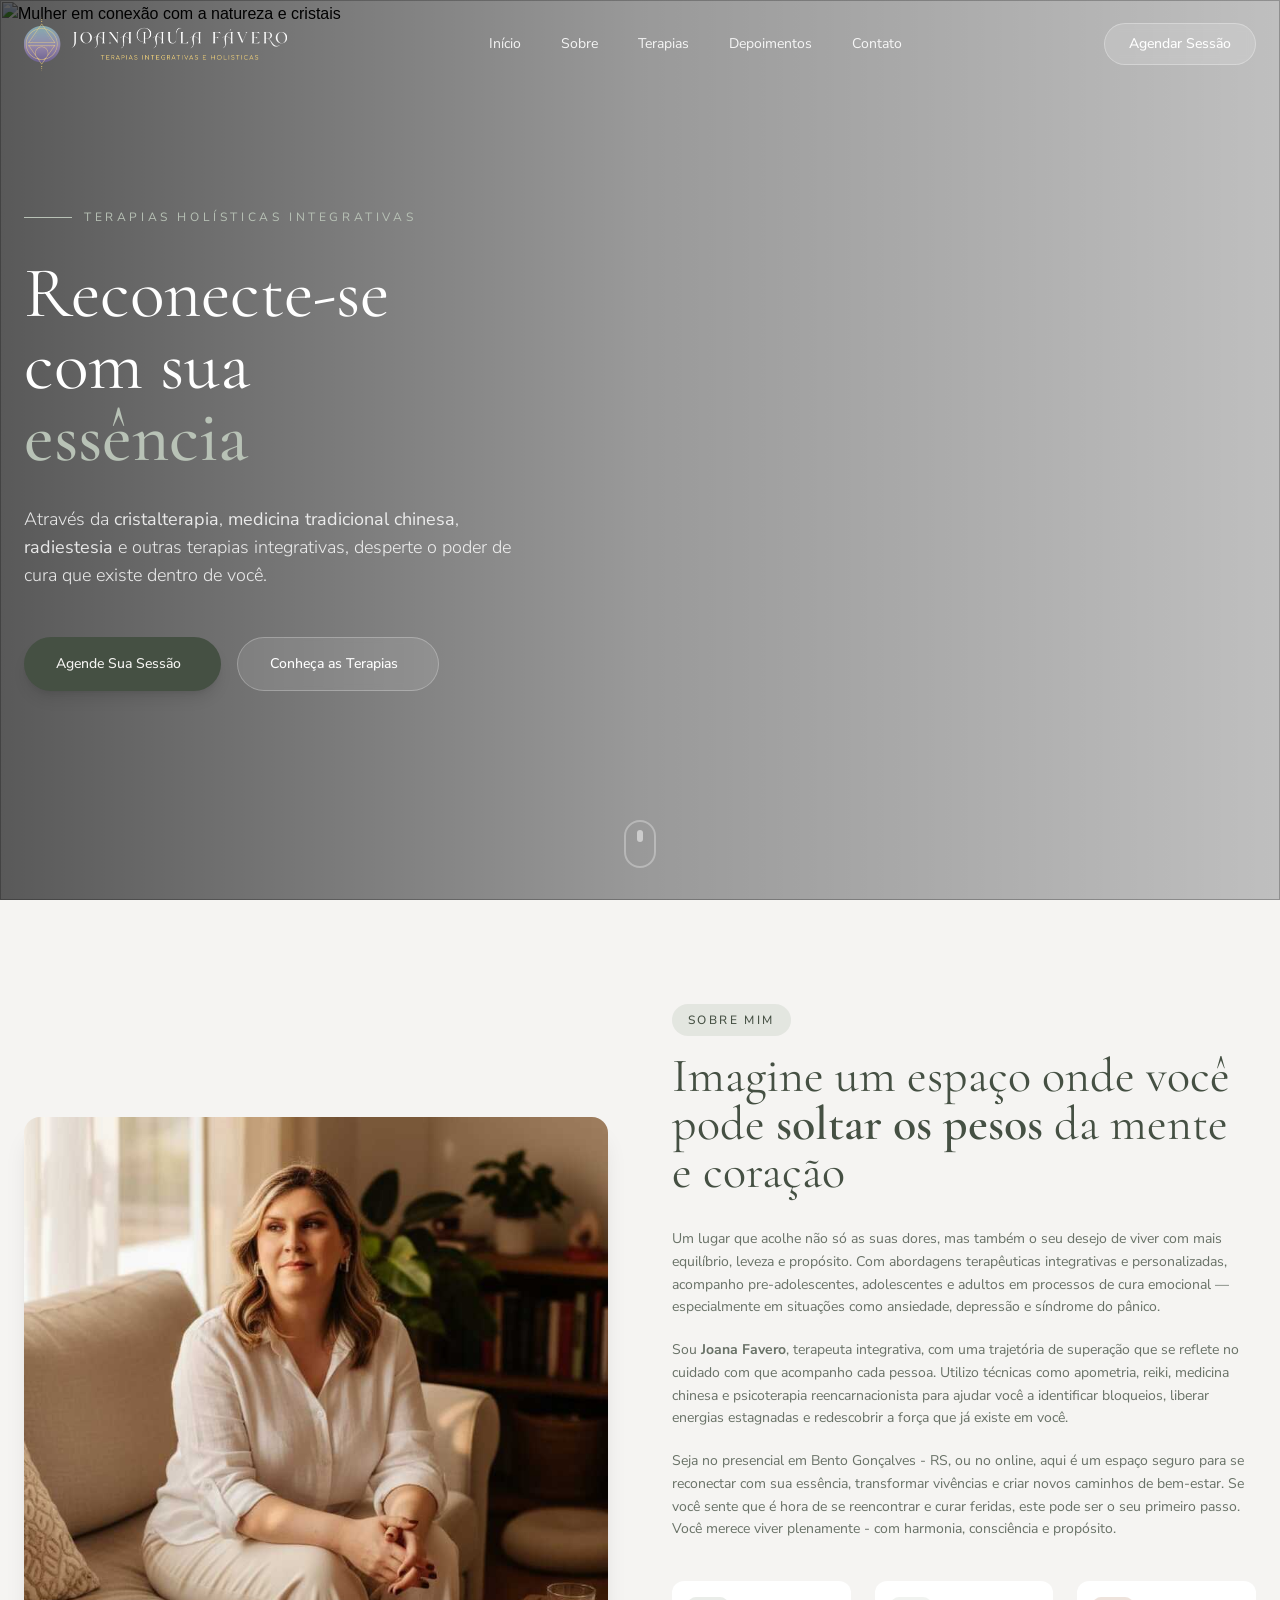
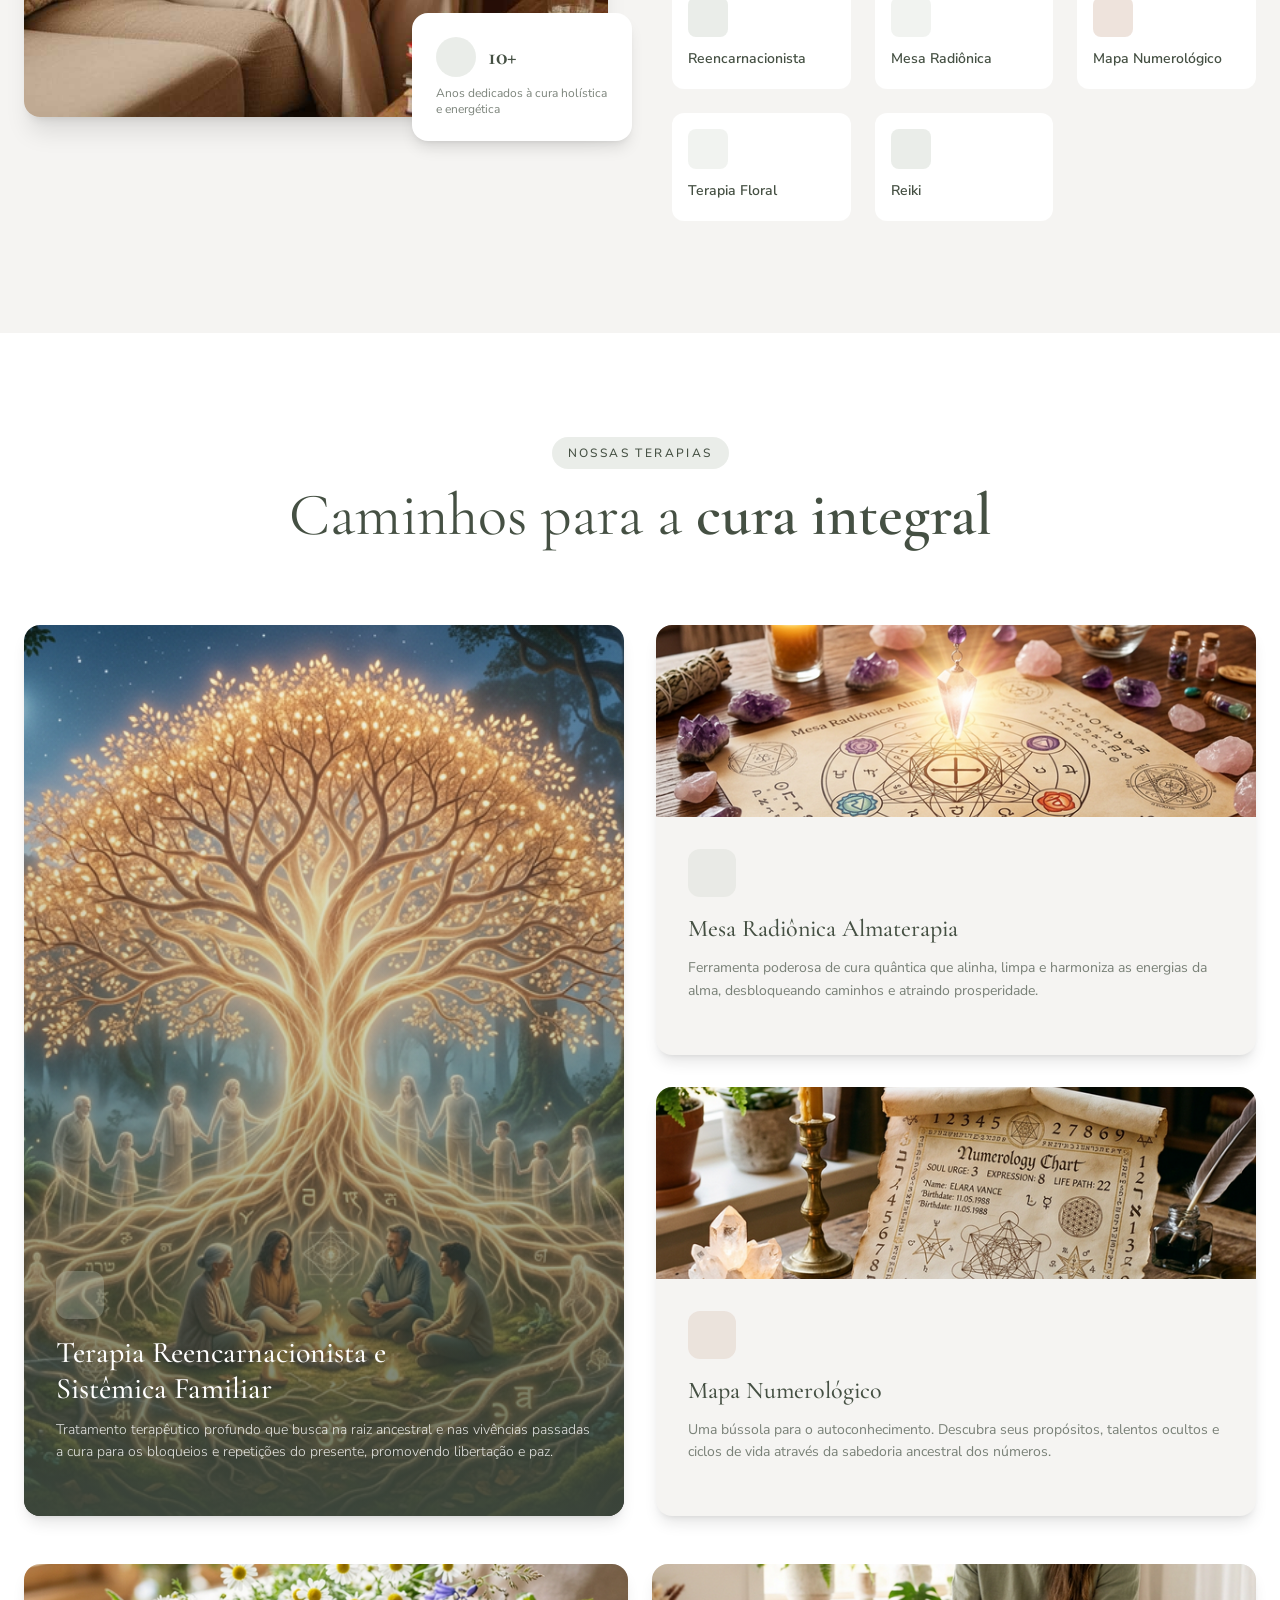
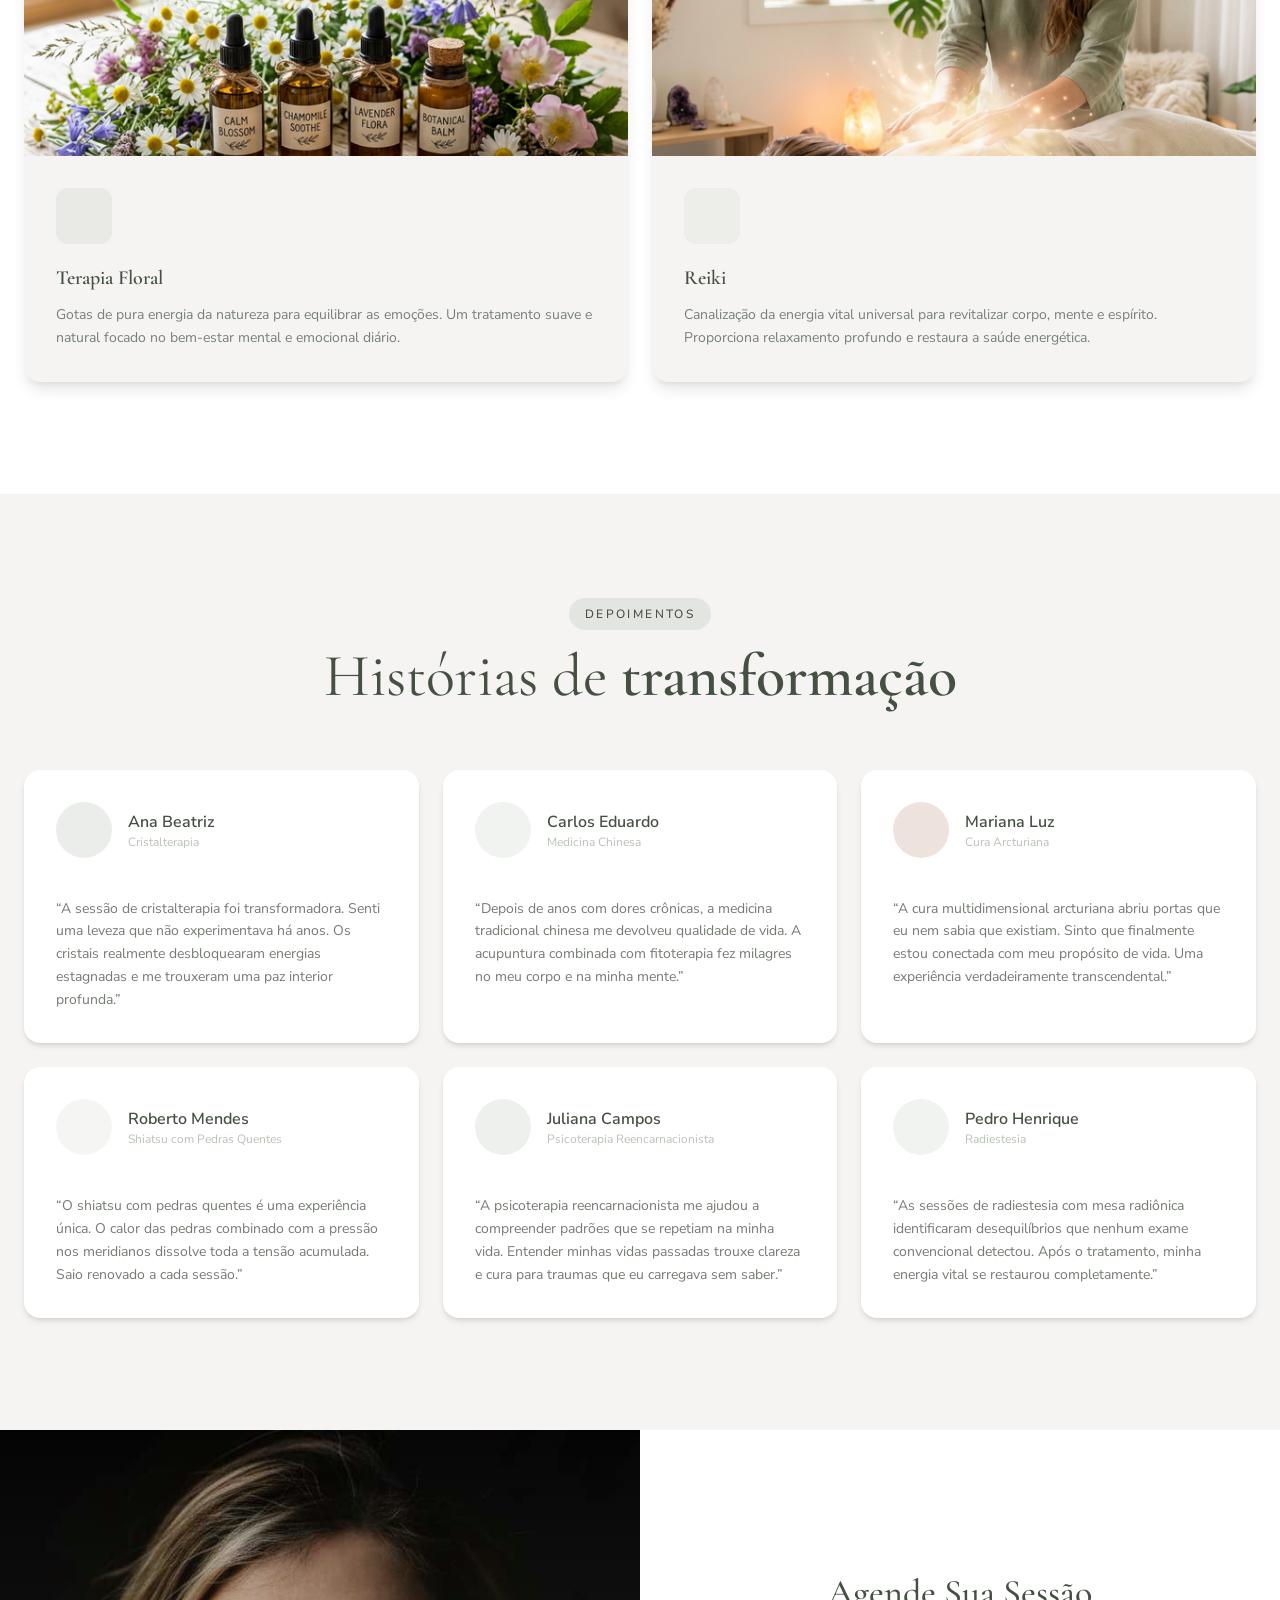
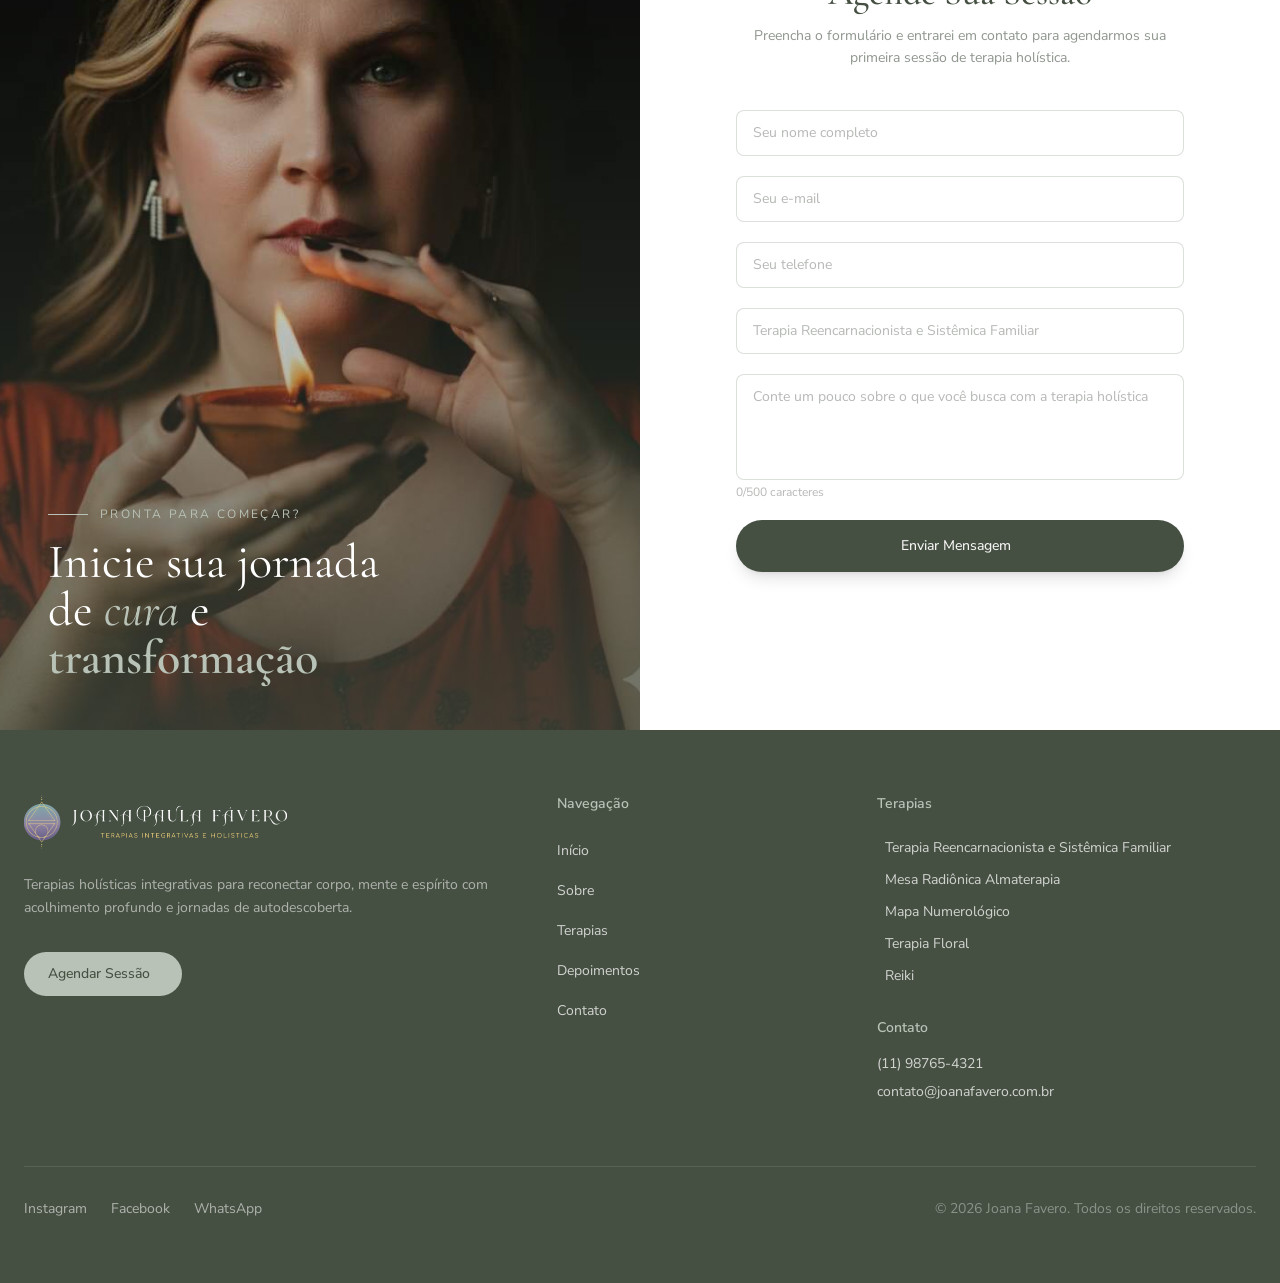
==== index.html @ 0cebe52c "Primeiro commit: site inicial" ====
<html lang="pt-BR">
  <head>
    <meta charset="UTF-8" />

    <meta name="viewport" content="width=device-width, initial-scale=1.0" />
    <title>
      Joana Favero - Terapias Holísticas - Cristalterapia, Medicina Chinesa,
      Radiestesia e Cura Energética
    </title>
    <meta
      name="description"
      content="Joana Favero oferece terapias holísticas integrativas: cristalterapia, psicoterapia reencarnacionista, medicina tradicional chinesa, shiatsu com pedras quentes, radiestesia, mesas radiônicas e cura multidimensional arcturiana. Reconecte-se com sua essência e encontre equilíbrio através da natureza e da energia."
    />
    <meta
      name="keywords"
      content="Joana Favero, cristalterapia, medicina tradicional chinesa, radiestesia, mesas radiônicas, cura multidimensional arcturiana, shiatsu pedras quentes, psicoterapia reencarnacionista"
    />
    <meta name="last-modified" content="2025-01-01" />

    <!-- Open Graph -->
    <meta
      property="og:title"
      content="Joana Favero - Terapias Holísticas - Cristalterapia, Medicina Chinesa, Radiestesia e Cura Energética"
    />
    <meta
      property="og:description"
      content="Reconecte-se com sua essência através de terapias holísticas integrativas. Cristalterapia, medicina chinesa, radiestesia e cura multidimensional arcturiana."
    />
    <meta property="og:type" content="website" />

    <!-- Remix Icon -->
    <link
      href="https://cdn.jsdelivr.net/npm/remixicon@4.0.0/fonts/remixicon.css"
      rel="stylesheet"
    />

    <!-- Google Fonts -->
    <link rel="preconnect" href="https://fonts.googleapis.com" />
    <link rel="preconnect" href="https://fonts.gstatic.com" crossorigin="" />
    <link
      href="https://fonts.googleapis.com/css2?family=Cormorant+Garamond:ital,wght@0,300;0,400;0,500;0,600;0,700;1,300;1,400&amp;family=Nunito+Sans:wght@300;400;500;600;700&amp;display=swap"
      rel="stylesheet"
    />
    <meta
      name="readdy-project-version"
      content="1050ec8964bfd83d358ac2d9b62e9e3e:c15d9cac4b4088cf686f14bdd694ed85:59e27a327752d43c81beec3b6e49e0bc1c35cfa2e1822d729194cab2aadc3d8ed21dc027156226813c9c84111dcbc75329f425cc9e2ba52b9f9feb1de60cea07"
    />
    <link rel="stylesheet" crossorigin="" href="assets/style.css?v=2" />
    <style>
      .container {
        width: 100%;
      }
      @media (min-width: 640px) {
        .container {
          max-width: 640px;
        }
      }
      @media (min-width: 768px) {
        .container {
          max-width: 768px;
        }
      }
      @media (min-width: 1024px) {
        .container {
          max-width: 1024px;
        }
      }
      @media (min-width: 1280px) {
        .container {
          max-width: 1280px;
        }
      }
      @media (min-width: 1536px) {
        .container {
          max-width: 1536px;
        }
      }
      .vapi-widget-wrapper .sr-only {
        position: absolute;
        width: 1px;
        height: 1px;
        padding: 0;
        margin: -1px;
        overflow: hidden;
        clip: rect(0, 0, 0, 0);
        white-space: nowrap;
        border-width: 0;
      }
      .vapi-widget-wrapper .static {
        position: static;
      }
      .vapi-widget-wrapper .fixed {
        position: fixed;
      }
      .vapi-widget-wrapper .absolute {
        position: absolute;
      }
      .vapi-widget-wrapper .relative {
        position: relative;
      }
      .vapi-widget-wrapper .sticky {
        position: sticky;
      }
      .vapi-widget-wrapper .inset-0 {
        inset: 0;
      }
      .vapi-widget-wrapper .bottom-6 {
        bottom: 1.5rem;
      }
      .vapi-widget-wrapper .left-0 {
        left: 0;
      }
      .vapi-widget-wrapper .left-1\/2 {
        left: 50%;
      }
      .vapi-widget-wrapper .left-6 {
        left: 1.5rem;
      }
      .vapi-widget-wrapper .right-6 {
        right: 1.5rem;
      }
      .vapi-widget-wrapper .top-0 {
        top: 0;
      }
      .vapi-widget-wrapper .top-6 {
        top: 1.5rem;
      }
      .vapi-widget-wrapper .top-8 {
        top: 2rem;
      }
      .vapi-widget-wrapper .top-full {
        top: 100%;
      }
      .vapi-widget-wrapper .z-10 {
        z-index: 10;
      }
      .vapi-widget-wrapper .z-40 {
        z-index: 40;
      }
      .vapi-widget-wrapper .z-50 {
        z-index: 50;
      }
      .vapi-widget-wrapper .mx-auto {
        margin-left: auto;
        margin-right: auto;
      }
      .vapi-widget-wrapper .my-3 {
        margin-top: 0.75rem;
        margin-bottom: 0.75rem;
      }
      .vapi-widget-wrapper .mb-0\.5 {
        margin-bottom: 0.125rem;
      }
      .vapi-widget-wrapper .mb-1 {
        margin-bottom: 0.25rem;
      }
      .vapi-widget-wrapper .mb-2 {
        margin-bottom: 0.5rem;
      }
      .vapi-widget-wrapper .mb-3 {
        margin-bottom: 0.75rem;
      }
      .vapi-widget-wrapper .mb-4 {
        margin-bottom: 1rem;
      }
      .vapi-widget-wrapper .mb-6 {
        margin-bottom: 1.5rem;
      }
      .vapi-widget-wrapper .mb-8 {
        margin-bottom: 2rem;
      }
      .vapi-widget-wrapper .ml-0\.5 {
        margin-left: 0.125rem;
      }
      .vapi-widget-wrapper .ml-1 {
        margin-left: 0.25rem;
      }
      .vapi-widget-wrapper .ml-2 {
        margin-left: 0.5rem;
      }
      .vapi-widget-wrapper .mt-1 {
        margin-top: 0.25rem;
      }
      .vapi-widget-wrapper .mt-2 {
        margin-top: 0.5rem;
      }
      .vapi-widget-wrapper .mt-6 {
        margin-top: 1.5rem;
      }
      .vapi-widget-wrapper .block {
        display: block;
      }
      .vapi-widget-wrapper .inline-block {
        display: inline-block;
      }
      .vapi-widget-wrapper .inline {
        display: inline;
      }
      .vapi-widget-wrapper .flex {
        display: flex;
      }
      .vapi-widget-wrapper .inline-flex {
        display: inline-flex;
      }
      .vapi-widget-wrapper .grid {
        display: grid;
      }
      .vapi-widget-wrapper .hidden {
        display: none;
      }
      .vapi-widget-wrapper .h-1\.5 {
        height: 0.375rem;
      }
      .vapi-widget-wrapper .h-10 {
        height: 2.5rem;
      }
      .vapi-widget-wrapper .h-12 {
        height: 3rem;
      }
      .vapi-widget-wrapper .h-14 {
        height: 3.5rem;
      }
      .vapi-widget-wrapper .h-16 {
        height: 4rem;
      }
      .vapi-widget-wrapper .h-20 {
        height: 5rem;
      }
      .vapi-widget-wrapper .h-3 {
        height: 0.75rem;
      }
      .vapi-widget-wrapper .h-4 {
        height: 1rem;
      }
      .vapi-widget-wrapper .h-5 {
        height: 1.25rem;
      }
      .vapi-widget-wrapper .h-6 {
        height: 1.5rem;
      }
      .vapi-widget-wrapper .h-8 {
        height: 2rem;
      }
      .vapi-widget-wrapper .h-80 {
        height: 20rem;
      }
      .vapi-widget-wrapper .h-9 {
        height: 2.25rem;
      }
      .vapi-widget-wrapper .h-\[24rem\] {
        height: 24rem;
      }
      .vapi-widget-wrapper .h-\[32rem\] {
        height: 32rem;
      }
      .vapi-widget-wrapper .h-\[36rem\] {
        height: 36rem;
      }
      .vapi-widget-wrapper .h-\[40rem\] {
        height: 40rem;
      }
      .vapi-widget-wrapper .h-\[44rem\] {
        height: 44rem;
      }
      .vapi-widget-wrapper .max-h-\[calc\(100vh-4rem\)\] {
        max-height: calc(100vh - 4rem);
      }
      .vapi-widget-wrapper .min-h-screen {
        min-height: 100vh;
      }
      .vapi-widget-wrapper .w-0\.5 {
        width: 0.125rem;
      }
      .vapi-widget-wrapper .w-1\.5 {
        width: 0.375rem;
      }
      .vapi-widget-wrapper .w-10 {
        width: 2.5rem;
      }
      .vapi-widget-wrapper .w-11 {
        width: 2.75rem;
      }
      .vapi-widget-wrapper .w-12 {
        width: 3rem;
      }
      .vapi-widget-wrapper .w-16 {
        width: 4rem;
      }
      .vapi-widget-wrapper .w-20 {
        width: 5rem;
      }
      .vapi-widget-wrapper .w-3 {
        width: 0.75rem;
      }
      .vapi-widget-wrapper .w-4 {
        width: 1rem;
      }
      .vapi-widget-wrapper .w-5 {
        width: 1.25rem;
      }
      .vapi-widget-wrapper .w-6 {
        width: 1.5rem;
      }
      .vapi-widget-wrapper .w-72 {
        width: 18rem;
      }
      .vapi-widget-wrapper .w-8 {
        width: 2rem;
      }
      .vapi-widget-wrapper .w-9 {
        width: 2.25rem;
      }
      .vapi-widget-wrapper .w-96 {
        width: 24rem;
      }
      .vapi-widget-wrapper .w-\[28rem\] {
        width: 28rem;
      }
      .vapi-widget-wrapper .w-full {
        width: 100%;
      }
      .vapi-widget-wrapper .max-w-7xl {
        max-width: 80rem;
      }
      .vapi-widget-wrapper .max-w-xs {
        max-width: 20rem;
      }
      .vapi-widget-wrapper .flex-1 {
        flex: 1 1 0%;
      }
      .vapi-widget-wrapper .flex-shrink-0 {
        flex-shrink: 0;
      }
      .vapi-widget-wrapper .-translate-x-1\/2 {
        --tw-translate-x: -50%;
        transform: translate(var(--tw-translate-x), var(--tw-translate-y))
          rotate(var(--tw-rotate)) skew(var(--tw-skew-x))
          skewY(var(--tw-skew-y)) scaleX(var(--tw-scale-x))
          scaleY(var(--tw-scale-y));
      }
      .vapi-widget-wrapper .transform {
        transform: translate(var(--tw-translate-x), var(--tw-translate-y))
          rotate(var(--tw-rotate)) skew(var(--tw-skew-x))
          skewY(var(--tw-skew-y)) scaleX(var(--tw-scale-x))
          scaleY(var(--tw-scale-y));
      }
      @keyframes pulse {
        50% {
          opacity: 0.5;
        }
      }
      .vapi-widget-wrapper .animate-pulse {
        animation: pulse 2s cubic-bezier(0.4, 0, 0.6, 1) infinite;
      }
      @keyframes spin {
        to {
          transform: rotate(360deg);
        }
      }
      .vapi-widget-wrapper .animate-spin {
        animation: spin 1s linear infinite;
      }
      .vapi-widget-wrapper .cursor-not-allowed {
        cursor: not-allowed;
      }
      .vapi-widget-wrapper .cursor-pointer {
        cursor: pointer;
      }
      .vapi-widget-wrapper .resize {
        resize: both;
      }
      .vapi-widget-wrapper .list-inside {
        list-style-position: inside;
      }
      .vapi-widget-wrapper .list-decimal {
        list-style-type: decimal;
      }
      .vapi-widget-wrapper .list-disc {
        list-style-type: disc;
      }
      .vapi-widget-wrapper .grid-cols-1 {
        grid-template-columns: repeat(1, minmax(0, 1fr));
      }
      .vapi-widget-wrapper .grid-cols-2 {
        grid-template-columns: repeat(2, minmax(0, 1fr));
      }
      .vapi-widget-wrapper .grid-cols-3 {
        grid-template-columns: repeat(3, minmax(0, 1fr));
      }
      .vapi-widget-wrapper .flex-col {
        flex-direction: column;
      }
      .vapi-widget-wrapper .items-center {
        align-items: center;
      }
      .vapi-widget-wrapper .justify-start {
        justify-content: flex-start;
      }
      .vapi-widget-wrapper .justify-end {
        justify-content: flex-end;
      }
      .vapi-widget-wrapper .justify-center {
        justify-content: center;
      }
      .vapi-widget-wrapper .justify-between {
        justify-content: space-between;
      }
      .vapi-widget-wrapper .gap-2 {
        gap: 0.5rem;
      }
      .vapi-widget-wrapper .gap-3 {
        gap: 0.75rem;
      }
      .vapi-widget-wrapper .gap-4 {
        gap: 1rem;
      }
      .vapi-widget-wrapper .gap-8 {
        gap: 2rem;
      }
      .vapi-widget-wrapper :is(.space-x-1 > :not([hidden]) ~ :not([hidden])) {
        --tw-space-x-reverse: 0;
        margin-right: calc(0.25rem * var(--tw-space-x-reverse));
        margin-left: calc(0.25rem * calc(1 - var(--tw-space-x-reverse)));
      }
      .vapi-widget-wrapper :is(.space-x-2 > :not([hidden]) ~ :not([hidden])) {
        --tw-space-x-reverse: 0;
        margin-right: calc(0.5rem * var(--tw-space-x-reverse));
        margin-left: calc(0.5rem * calc(1 - var(--tw-space-x-reverse)));
      }
      .vapi-widget-wrapper :is(.space-x-3 > :not([hidden]) ~ :not([hidden])) {
        --tw-space-x-reverse: 0;
        margin-right: calc(0.75rem * var(--tw-space-x-reverse));
        margin-left: calc(0.75rem * calc(1 - var(--tw-space-x-reverse)));
      }
      .vapi-widget-wrapper :is(.space-x-8 > :not([hidden]) ~ :not([hidden])) {
        --tw-space-x-reverse: 0;
        margin-right: calc(2rem * var(--tw-space-x-reverse));
        margin-left: calc(2rem * calc(1 - var(--tw-space-x-reverse)));
      }
      .vapi-widget-wrapper :is(.space-y-2 > :not([hidden]) ~ :not([hidden])) {
        --tw-space-y-reverse: 0;
        margin-top: calc(0.5rem * calc(1 - var(--tw-space-y-reverse)));
        margin-bottom: calc(0.5rem * var(--tw-space-y-reverse));
      }
      .vapi-widget-wrapper :is(.space-y-3 > :not([hidden]) ~ :not([hidden])) {
        --tw-space-y-reverse: 0;
        margin-top: calc(0.75rem * calc(1 - var(--tw-space-y-reverse)));
        margin-bottom: calc(0.75rem * var(--tw-space-y-reverse));
      }
      .vapi-widget-wrapper :is(.space-y-4 > :not([hidden]) ~ :not([hidden])) {
        --tw-space-y-reverse: 0;
        margin-top: calc(1rem * calc(1 - var(--tw-space-y-reverse)));
        margin-bottom: calc(1rem * var(--tw-space-y-reverse));
      }
      .vapi-widget-wrapper :is(.space-y-6 > :not([hidden]) ~ :not([hidden])) {
        --tw-space-y-reverse: 0;
        margin-top: calc(1.5rem * calc(1 - var(--tw-space-y-reverse)));
        margin-bottom: calc(1.5rem * var(--tw-space-y-reverse));
      }
      .vapi-widget-wrapper :is(.space-y-8 > :not([hidden]) ~ :not([hidden])) {
        --tw-space-y-reverse: 0;
        margin-top: calc(2rem * calc(1 - var(--tw-space-y-reverse)));
        margin-bottom: calc(2rem * var(--tw-space-y-reverse));
      }
      .vapi-widget-wrapper .overflow-hidden {
        overflow: hidden;
      }
      .vapi-widget-wrapper .overflow-x-auto {
        overflow-x: auto;
      }
      .vapi-widget-wrapper .overflow-y-auto {
        overflow-y: auto;
      }
      .vapi-widget-wrapper .rounded {
        border-radius: 0.25rem;
      }
      .vapi-widget-wrapper .rounded-2xl {
        border-radius: 1rem;
      }
      .vapi-widget-wrapper .rounded-3xl {
        border-radius: 1.5rem;
      }
      .vapi-widget-wrapper .rounded-full {
        border-radius: 9999px;
      }
      .vapi-widget-wrapper .rounded-lg {
        border-radius: 0.5rem;
      }
      .vapi-widget-wrapper .rounded-md {
        border-radius: 0.375rem;
      }
      .vapi-widget-wrapper .rounded-none {
        border-radius: 0;
      }
      .vapi-widget-wrapper .rounded-xl {
        border-radius: 0.75rem;
      }
      .vapi-widget-wrapper .border {
        border-width: 1px;
      }
      .vapi-widget-wrapper .border-2 {
        border-width: 2px;
      }
      .vapi-widget-wrapper .border-b {
        border-bottom-width: 1px;
      }
      .vapi-widget-wrapper .border-b-2 {
        border-bottom-width: 2px;
      }
      .vapi-widget-wrapper .border-l-2 {
        border-left-width: 2px;
      }
      .vapi-widget-wrapper .border-dashed {
        border-style: dashed;
      }
      .vapi-widget-wrapper .border-current {
        border-color: currentColor;
      }
      .vapi-widget-wrapper .border-gray-200 {
        --tw-border-opacity: 1;
        border-color: rgb(229 231 235 / var(--tw-border-opacity));
      }
      .vapi-widget-wrapper .border-gray-300 {
        --tw-border-opacity: 1;
        border-color: rgb(209 213 219 / var(--tw-border-opacity));
      }
      .vapi-widget-wrapper .border-gray-400 {
        --tw-border-opacity: 1;
        border-color: rgb(156 163 175 / var(--tw-border-opacity));
      }
      .vapi-widget-wrapper .border-gray-600 {
        --tw-border-opacity: 1;
        border-color: rgb(75 85 99 / var(--tw-border-opacity));
      }
      .vapi-widget-wrapper .border-gray-700 {
        --tw-border-opacity: 1;
        border-color: rgb(55 65 81 / var(--tw-border-opacity));
      }
      .vapi-widget-wrapper .border-gray-800 {
        --tw-border-opacity: 1;
        border-color: rgb(31 41 55 / var(--tw-border-opacity));
      }
      .vapi-widget-wrapper .border-teal-500 {
        --tw-border-opacity: 1;
        border-color: rgb(20 184 166 / var(--tw-border-opacity));
      }
      .vapi-widget-wrapper .border-transparent {
        border-color: transparent;
      }
      .vapi-widget-wrapper .border-t-transparent {
        border-top-color: transparent;
      }
      .vapi-widget-wrapper .bg-black {
        --tw-bg-opacity: 1;
        background-color: rgb(0 0 0 / var(--tw-bg-opacity));
      }
      .vapi-widget-wrapper .bg-current {
        background-color: currentColor;
      }
      .vapi-widget-wrapper .bg-gray-100 {
        --tw-bg-opacity: 1;
        background-color: rgb(243 244 246 / var(--tw-bg-opacity));
      }
      .vapi-widget-wrapper .bg-gray-200 {
        --tw-bg-opacity: 1;
        background-color: rgb(229 231 235 / var(--tw-bg-opacity));
      }
      .vapi-widget-wrapper .bg-gray-300 {
        --tw-bg-opacity: 1;
        background-color: rgb(209 213 219 / var(--tw-bg-opacity));
      }
      .vapi-widget-wrapper .bg-gray-50 {
        --tw-bg-opacity: 1;
        background-color: rgb(249 250 251 / var(--tw-bg-opacity));
      }
      .vapi-widget-wrapper .bg-gray-600 {
        --tw-bg-opacity: 1;
        background-color: rgb(75 85 99 / var(--tw-bg-opacity));
      }
      .vapi-widget-wrapper .bg-gray-700 {
        --tw-bg-opacity: 1;
        background-color: rgb(55 65 81 / var(--tw-bg-opacity));
      }
      .vapi-widget-wrapper .bg-gray-800 {
        --tw-bg-opacity: 1;
        background-color: rgb(31 41 55 / var(--tw-bg-opacity));
      }
      .vapi-widget-wrapper .bg-green-400 {
        --tw-bg-opacity: 1;
        background-color: rgb(74 222 128 / var(--tw-bg-opacity));
      }
      .vapi-widget-wrapper .bg-teal-50 {
        --tw-bg-opacity: 1;
        background-color: rgb(240 253 250 / var(--tw-bg-opacity));
      }
      .vapi-widget-wrapper .bg-teal-500 {
        --tw-bg-opacity: 1;
        background-color: rgb(20 184 166 / var(--tw-bg-opacity));
      }
      .vapi-widget-wrapper .bg-white {
        --tw-bg-opacity: 1;
        background-color: rgb(255 255 255 / var(--tw-bg-opacity));
      }
      .vapi-widget-wrapper .bg-opacity-10 {
        --tw-bg-opacity: 0.1;
      }
      .vapi-widget-wrapper .p-1 {
        padding: 0.25rem;
      }
      .vapi-widget-wrapper .p-2 {
        padding: 0.5rem;
      }
      .vapi-widget-wrapper .p-3 {
        padding: 0.75rem;
      }
      .vapi-widget-wrapper .p-4 {
        padding: 1rem;
      }
      .vapi-widget-wrapper .p-6 {
        padding: 1.5rem;
      }
      .vapi-widget-wrapper .p-8 {
        padding: 2rem;
      }
      .vapi-widget-wrapper .px-1 {
        padding-left: 0.25rem;
        padding-right: 0.25rem;
      }
      .vapi-widget-wrapper .px-2 {
        padding-left: 0.5rem;
        padding-right: 0.5rem;
      }
      .vapi-widget-wrapper .px-3 {
        padding-left: 0.75rem;
        padding-right: 0.75rem;
      }
      .vapi-widget-wrapper .px-4 {
        padding-left: 1rem;
        padding-right: 1rem;
      }
      .vapi-widget-wrapper .px-6 {
        padding-left: 1.5rem;
        padding-right: 1.5rem;
      }
      .vapi-widget-wrapper .py-0\.5 {
        padding-top: 0.125rem;
        padding-bottom: 0.125rem;
      }
      .vapi-widget-wrapper .py-1 {
        padding-top: 0.25rem;
        padding-bottom: 0.25rem;
      }
      .vapi-widget-wrapper .py-1\.5 {
        padding-top: 0.375rem;
        padding-bottom: 0.375rem;
      }
      .vapi-widget-wrapper .py-2 {
        padding-top: 0.5rem;
        padding-bottom: 0.5rem;
      }
      .vapi-widget-wrapper .py-3 {
        padding-top: 0.75rem;
        padding-bottom: 0.75rem;
      }
      .vapi-widget-wrapper .py-4 {
        padding-top: 1rem;
        padding-bottom: 1rem;
      }
      .vapi-widget-wrapper .py-8 {
        padding-top: 2rem;
        padding-bottom: 2rem;
      }
      .vapi-widget-wrapper .pl-2 {
        padding-left: 0.5rem;
      }
      .vapi-widget-wrapper .text-center {
        text-align: center;
      }
      .vapi-widget-wrapper .font-mono {
        font-family:
          ui-monospace,
          SFMono-Regular,
          Menlo,
          Monaco,
          Consolas,
          Liberation Mono,
          Courier New,
          monospace;
      }
      .vapi-widget-wrapper .text-3xl {
        font-size: 1.875rem;
        line-height: 2.25rem;
      }
      .vapi-widget-wrapper .text-base {
        font-size: 1rem;
        line-height: 1.5rem;
      }
      .vapi-widget-wrapper .text-lg {
        font-size: 1.125rem;
        line-height: 1.75rem;
      }
      .vapi-widget-wrapper .text-sm {
        font-size: 0.875rem;
        line-height: 1.25rem;
      }
      .vapi-widget-wrapper .text-xl {
        font-size: 1.25rem;
        line-height: 1.75rem;
      }
      .vapi-widget-wrapper .text-xs {
        font-size: 0.75rem;
        line-height: 1rem;
      }
      .vapi-widget-wrapper .font-bold {
        font-weight: 700;
      }
      .vapi-widget-wrapper .font-medium {
        font-weight: 500;
      }
      .vapi-widget-wrapper .font-normal {
        font-weight: 400;
      }
      .vapi-widget-wrapper .font-semibold {
        font-weight: 600;
      }
      .vapi-widget-wrapper .capitalize {
        text-transform: capitalize;
      }
      .vapi-widget-wrapper .italic {
        font-style: italic;
      }
      .vapi-widget-wrapper .text-gray-100 {
        --tw-text-opacity: 1;
        color: rgb(243 244 246 / var(--tw-text-opacity));
      }
      .vapi-widget-wrapper .text-gray-200 {
        --tw-text-opacity: 1;
        color: rgb(229 231 235 / var(--tw-text-opacity));
      }
      .vapi-widget-wrapper .text-gray-300 {
        --tw-text-opacity: 1;
        color: rgb(209 213 219 / var(--tw-text-opacity));
      }
      .vapi-widget-wrapper .text-gray-400 {
        --tw-text-opacity: 1;
        color: rgb(156 163 175 / var(--tw-text-opacity));
      }
      .vapi-widget-wrapper .text-gray-500 {
        --tw-text-opacity: 1;
        color: rgb(107 114 128 / var(--tw-text-opacity));
      }
      .vapi-widget-wrapper .text-gray-600 {
        --tw-text-opacity: 1;
        color: rgb(75 85 99 / var(--tw-text-opacity));
      }
      .vapi-widget-wrapper .text-gray-700 {
        --tw-text-opacity: 1;
        color: rgb(55 65 81 / var(--tw-text-opacity));
      }
      .vapi-widget-wrapper .text-gray-800 {
        --tw-text-opacity: 1;
        color: rgb(31 41 55 / var(--tw-text-opacity));
      }
      .vapi-widget-wrapper .text-gray-900 {
        --tw-text-opacity: 1;
        color: rgb(17 24 39 / var(--tw-text-opacity));
      }
      .vapi-widget-wrapper .text-green-400 {
        --tw-text-opacity: 1;
        color: rgb(74 222 128 / var(--tw-text-opacity));
      }
      .vapi-widget-wrapper .text-indigo-600 {
        --tw-text-opacity: 1;
        color: rgb(79 70 229 / var(--tw-text-opacity));
      }
      .vapi-widget-wrapper .text-red-400 {
        --tw-text-opacity: 1;
        color: rgb(248 113 113 / var(--tw-text-opacity));
      }
      .vapi-widget-wrapper .text-red-500 {
        --tw-text-opacity: 1;
        color: rgb(239 68 68 / var(--tw-text-opacity));
      }
      .vapi-widget-wrapper .text-red-600 {
        --tw-text-opacity: 1;
        color: rgb(220 38 38 / var(--tw-text-opacity));
      }
      .vapi-widget-wrapper .text-teal-600 {
        --tw-text-opacity: 1;
        color: rgb(13 148 136 / var(--tw-text-opacity));
      }
      .vapi-widget-wrapper .text-white {
        --tw-text-opacity: 1;
        color: rgb(255 255 255 / var(--tw-text-opacity));
      }
      .vapi-widget-wrapper .underline {
        text-decoration-line: underline;
      }
      .vapi-widget-wrapper .placeholder-gray-400::-moz-placeholder {
        --tw-placeholder-opacity: 1;
        color: rgb(156 163 175 / var(--tw-placeholder-opacity));
      }
      .vapi-widget-wrapper .placeholder-gray-400::placeholder {
        --tw-placeholder-opacity: 1;
        color: rgb(156 163 175 / var(--tw-placeholder-opacity));
      }
      .vapi-widget-wrapper .placeholder-gray-500::-moz-placeholder {
        --tw-placeholder-opacity: 1;
        color: rgb(107 114 128 / var(--tw-placeholder-opacity));
      }
      .vapi-widget-wrapper .placeholder-gray-500::placeholder {
        --tw-placeholder-opacity: 1;
        color: rgb(107 114 128 / var(--tw-placeholder-opacity));
      }
      .vapi-widget-wrapper .accent-teal-500 {
        accent-color: #14b8a6;
      }
      .vapi-widget-wrapper .opacity-50 {
        opacity: 0.5;
      }
      .vapi-widget-wrapper .opacity-80 {
        opacity: 0.8;
      }
      .vapi-widget-wrapper .shadow-lg {
        --tw-shadow:
          0 10px 15px -3px rgb(0 0 0 / 0.1), 0 4px 6px -4px rgb(0 0 0 / 0.1);
        --tw-shadow-colored:
          0 10px 15px -3px var(--tw-shadow-color),
          0 4px 6px -4px var(--tw-shadow-color);
        box-shadow:
          var(--tw-ring-offset-shadow, 0 0 #0000),
          var(--tw-ring-shadow, 0 0 #0000), var(--tw-shadow);
      }
      .vapi-widget-wrapper .shadow-sm {
        --tw-shadow: 0 1px 2px 0 rgb(0 0 0 / 0.05);
        --tw-shadow-colored: 0 1px 2px 0 var(--tw-shadow-color);
        box-shadow:
          var(--tw-ring-offset-shadow, 0 0 #0000),
          var(--tw-ring-shadow, 0 0 #0000), var(--tw-shadow);
      }
      .vapi-widget-wrapper .shadow-xl {
        --tw-shadow:
          0 20px 25px -5px rgb(0 0 0 / 0.1), 0 8px 10px -6px rgb(0 0 0 / 0.1);
        --tw-shadow-colored:
          0 20px 25px -5px var(--tw-shadow-color),
          0 8px 10px -6px var(--tw-shadow-color);
        box-shadow:
          var(--tw-ring-offset-shadow, 0 0 #0000),
          var(--tw-ring-shadow, 0 0 #0000), var(--tw-shadow);
      }
      .vapi-widget-wrapper .filter {
        filter: var(--tw-blur) var(--tw-brightness) var(--tw-contrast)
          var(--tw-grayscale) var(--tw-hue-rotate) var(--tw-invert)
          var(--tw-saturate) var(--tw-sepia) var(--tw-drop-shadow);
      }
      .vapi-widget-wrapper .transition {
        transition-property:
          color, background-color, border-color, text-decoration-color, fill,
          stroke, opacity, box-shadow, transform, filter, backdrop-filter;
        transition-timing-function: cubic-bezier(0.4, 0, 0.2, 1);
        transition-duration: 0.15s;
      }
      .vapi-widget-wrapper .transition-all {
        transition-property: all;
        transition-timing-function: cubic-bezier(0.4, 0, 0.2, 1);
        transition-duration: 0.15s;
      }
      .vapi-widget-wrapper .transition-colors {
        transition-property:
          color, background-color, border-color, text-decoration-color, fill,
          stroke;
        transition-timing-function: cubic-bezier(0.4, 0, 0.2, 1);
        transition-duration: 0.15s;
      }
      .vapi-widget-wrapper .duration-150 {
        transition-duration: 0.15s;
      }
      .vapi-widget-wrapper .duration-300 {
        transition-duration: 0.3s;
      }
      .vapi-widget-wrapper .ease-in-out {
        transition-timing-function: cubic-bezier(0.4, 0, 0.2, 1);
      }
      .vapi-widget-wrapper {
        box-sizing: border-box;
      }
      .vapi-widget-wrapper *,
      .vapi-widget-wrapper *:before,
      .vapi-widget-wrapper *:after {
        box-sizing: border-box;
      }
      .vapi-widget-wrapper {
        line-height: 1.5;
        -webkit-text-size-adjust: 100%;
        -moz-tab-size: 4;
        -o-tab-size: 4;
        tab-size: 4;
        font-family:
          ui-sans-serif,
          system-ui,
          -apple-system,
          BlinkMacSystemFont,
          Segoe UI,
          Roboto,
          Helvetica Neue,
          Arial,
          Noto Sans,
          sans-serif,
          "Apple Color Emoji",
          "Segoe UI Emoji",
          Segoe UI Symbol,
          "Noto Color Emoji";
        font-feature-settings: normal;
        font-variation-settings: normal;
      }
      .vapi-widget-wrapper button,
      .vapi-widget-wrapper [role="button"],
      .vapi-widget-wrapper input,
      .vapi-widget-wrapper textarea,
      .vapi-widget-wrapper select {
        margin: 0;
        padding: 0;
        border: 0 solid;
        border-radius: 0;
        background-color: transparent;
        background-image: none;
        font-family: inherit;
        font-size: 100%;
        font-weight: inherit;
        line-height: inherit;
        color: inherit;
      }
      .vapi-widget-wrapper button,
      .vapi-widget-wrapper [role="button"] {
        cursor: pointer;
        text-align: inherit;
        -webkit-appearance: button;
        -moz-appearance: button;
        appearance: button;
      }
      .vapi-widget-wrapper input,
      .vapi-widget-wrapper textarea,
      .vapi-widget-wrapper select {
        -webkit-appearance: none;
        -moz-appearance: none;
        appearance: none;
      }
      .vapi-widget-wrapper button:focus,
      .vapi-widget-wrapper input:focus,
      .vapi-widget-wrapper textarea:focus,
      .vapi-widget-wrapper select:focus {
        outline: 0;
        outline-offset: 0;
      }
      .vapi-widget-wrapper h1,
      .vapi-widget-wrapper h2,
      .vapi-widget-wrapper h3,
      .vapi-widget-wrapper h4,
      .vapi-widget-wrapper h5,
      .vapi-widget-wrapper h6,
      .vapi-widget-wrapper p {
        margin: 0;
        font-size: inherit;
        font-weight: inherit;
      }
      .vapi-widget-wrapper ul,
      .vapi-widget-wrapper ol {
        margin: 0;
        padding: 0;
        list-style: none;
      }
      .vapi-widget-wrapper a {
        color: inherit;
        text-decoration: inherit;
      }
      .vapi-widget-wrapper fieldset {
        margin: 0;
        padding: 0;
        border: 0;
      }
      .vapi-widget-wrapper legend {
        padding: 0;
      }
      .vapi-widget-wrapper input,
      .vapi-widget-wrapper textarea {
        -webkit-text-size-adjust: 100%;
      }
      .vapi-conversation-area {
        scrollbar-width: none;
      }
      .vapi-conversation-area::-webkit-scrollbar {
        display: none;
      }
      .vapi-widget-wrapper .after\:absolute:after {
        content: var(--tw-content);
        position: absolute;
      }
      .vapi-widget-wrapper .after\:left-\[2px\]:after {
        content: var(--tw-content);
        left: 2px;
      }
      .vapi-widget-wrapper .after\:top-\[2px\]:after {
        content: var(--tw-content);
        top: 2px;
      }
      .vapi-widget-wrapper .after\:h-5:after {
        content: var(--tw-content);
        height: 1.25rem;
      }
      .vapi-widget-wrapper .after\:w-5:after {
        content: var(--tw-content);
        width: 1.25rem;
      }
      .vapi-widget-wrapper .after\:rounded-full:after {
        content: var(--tw-content);
        border-radius: 9999px;
      }
      .vapi-widget-wrapper .after\:bg-white:after {
        content: var(--tw-content);
        --tw-bg-opacity: 1;
        background-color: rgb(255 255 255 / var(--tw-bg-opacity));
      }
      .vapi-widget-wrapper .after\:transition-all:after {
        content: var(--tw-content);
        transition-property: all;
        transition-timing-function: cubic-bezier(0.4, 0, 0.2, 1);
        transition-duration: 0.15s;
      }
      .vapi-widget-wrapper .after\:content-\[\'\'\]:after {
        --tw-content: "";
        content: var(--tw-content);
      }
      .vapi-widget-wrapper .last\:mb-0:last-child {
        margin-bottom: 0;
      }
      .vapi-widget-wrapper .hover\:-translate-y-1:hover {
        --tw-translate-y: -0.25rem;
        transform: translate(var(--tw-translate-x), var(--tw-translate-y))
          rotate(var(--tw-rotate)) skew(var(--tw-skew-x))
          skewY(var(--tw-skew-y)) scaleX(var(--tw-scale-x))
          scaleY(var(--tw-scale-y));
      }
      .vapi-widget-wrapper .hover\:scale-105:hover {
        --tw-scale-x: 1.05;
        --tw-scale-y: 1.05;
        transform: translate(var(--tw-translate-x), var(--tw-translate-y))
          rotate(var(--tw-rotate)) skew(var(--tw-skew-x))
          skewY(var(--tw-skew-y)) scaleX(var(--tw-scale-x))
          scaleY(var(--tw-scale-y));
      }
      .vapi-widget-wrapper .hover\:border-gray-300:hover {
        --tw-border-opacity: 1;
        border-color: rgb(209 213 219 / var(--tw-border-opacity));
      }
      .vapi-widget-wrapper .hover\:border-gray-400:hover {
        --tw-border-opacity: 1;
        border-color: rgb(156 163 175 / var(--tw-border-opacity));
      }
      .vapi-widget-wrapper .hover\:border-red-600:hover {
        --tw-border-opacity: 1;
        border-color: rgb(220 38 38 / var(--tw-border-opacity));
      }
      .vapi-widget-wrapper .hover\:bg-gray-100:hover {
        --tw-bg-opacity: 1;
        background-color: rgb(243 244 246 / var(--tw-bg-opacity));
      }
      .vapi-widget-wrapper .hover\:bg-gray-200:hover {
        --tw-bg-opacity: 1;
        background-color: rgb(229 231 235 / var(--tw-bg-opacity));
      }
      .vapi-widget-wrapper .hover\:bg-gray-50:hover {
        --tw-bg-opacity: 1;
        background-color: rgb(249 250 251 / var(--tw-bg-opacity));
      }
      .vapi-widget-wrapper .hover\:bg-red-50:hover {
        --tw-bg-opacity: 1;
        background-color: rgb(254 242 242 / var(--tw-bg-opacity));
      }
      .vapi-widget-wrapper .hover\:bg-teal-600:hover {
        --tw-bg-opacity: 1;
        background-color: rgb(13 148 136 / var(--tw-bg-opacity));
      }
      .vapi-widget-wrapper .hover\:text-gray-700:hover {
        --tw-text-opacity: 1;
        color: rgb(55 65 81 / var(--tw-text-opacity));
      }
      .vapi-widget-wrapper .hover\:text-teal-700:hover {
        --tw-text-opacity: 1;
        color: rgb(15 118 110 / var(--tw-text-opacity));
      }
      .vapi-widget-wrapper .hover\:opacity-80:hover {
        opacity: 0.8;
      }
      .vapi-widget-wrapper .hover\:opacity-90:hover {
        opacity: 0.9;
      }
      .vapi-widget-wrapper .hover\:shadow-xl:hover {
        --tw-shadow:
          0 20px 25px -5px rgb(0 0 0 / 0.1), 0 8px 10px -6px rgb(0 0 0 / 0.1);
        --tw-shadow-colored:
          0 20px 25px -5px var(--tw-shadow-color),
          0 8px 10px -6px var(--tw-shadow-color);
        box-shadow:
          var(--tw-ring-offset-shadow, 0 0 #0000),
          var(--tw-ring-shadow, 0 0 #0000), var(--tw-shadow);
      }
      .vapi-widget-wrapper .focus\:border-indigo-500:focus {
        --tw-border-opacity: 1;
        border-color: rgb(99 102 241 / var(--tw-border-opacity));
      }
      .vapi-widget-wrapper .focus\:border-teal-500:focus {
        --tw-border-opacity: 1;
        border-color: rgb(20 184 166 / var(--tw-border-opacity));
      }
      .vapi-widget-wrapper .focus\:outline-none:focus {
        outline: 2px solid transparent;
        outline-offset: 2px;
      }
      .vapi-widget-wrapper .focus\:ring-2:focus {
        --tw-ring-offset-shadow: var(--tw-ring-inset) 0 0 0
          var(--tw-ring-offset-width) var(--tw-ring-offset-color);
        --tw-ring-shadow: var(--tw-ring-inset) 0 0 0
          calc(2px + var(--tw-ring-offset-width)) var(--tw-ring-color);
        box-shadow:
          var(--tw-ring-offset-shadow), var(--tw-ring-shadow),
          var(--tw-shadow, 0 0 #0000);
      }
      .vapi-widget-wrapper .focus\:ring-indigo-500:focus {
        --tw-ring-opacity: 1;
        --tw-ring-color: rgb(99 102 241 / var(--tw-ring-opacity));
      }
      .vapi-widget-wrapper .focus\:ring-teal-500:focus {
        --tw-ring-opacity: 1;
        --tw-ring-color: rgb(20 184 166 / var(--tw-ring-opacity));
      }
      .vapi-widget-wrapper .active\:scale-95:active {
        --tw-scale-x: 0.95;
        --tw-scale-y: 0.95;
        transform: translate(var(--tw-translate-x), var(--tw-translate-y))
          rotate(var(--tw-rotate)) skew(var(--tw-skew-x))
          skewY(var(--tw-skew-y)) scaleX(var(--tw-scale-x))
          scaleY(var(--tw-scale-y));
      }
      .vapi-widget-wrapper :is(.peer:checked ~ .peer-checked\:bg-teal-600) {
        --tw-bg-opacity: 1;
        background-color: rgb(13 148 136 / var(--tw-bg-opacity));
      }
      .vapi-widget-wrapper
        :is(.peer:checked ~ .peer-checked\:after\:translate-x-full):after {
        content: var(--tw-content);
        --tw-translate-x: 100%;
        transform: translate(var(--tw-translate-x), var(--tw-translate-y))
          rotate(var(--tw-rotate)) skew(var(--tw-skew-x))
          skewY(var(--tw-skew-y)) scaleX(var(--tw-scale-x))
          scaleY(var(--tw-scale-y));
      }
      .vapi-widget-wrapper
        :is(.peer:checked ~ .peer-checked\:after\:border-white):after {
        content: var(--tw-content);
        --tw-border-opacity: 1;
        border-color: rgb(255 255 255 / var(--tw-border-opacity));
      }
      .vapi-widget-wrapper :is(.peer:focus ~ .peer-focus\:outline-none) {
        outline: 2px solid transparent;
        outline-offset: 2px;
      }
      @media (min-width: 640px) {
        .vapi-widget-wrapper .sm\:text-sm {
          font-size: 0.875rem;
          line-height: 1.25rem;
        }
      }
      @media (min-width: 1024px) {
        .vapi-widget-wrapper .lg\:sticky {
          position: sticky;
        }
        .vapi-widget-wrapper .lg\:top-8 {
          top: 2rem;
        }
        .vapi-widget-wrapper .lg\:col-span-1 {
          grid-column: span 1 / span 1;
        }
        .vapi-widget-wrapper .lg\:col-span-2 {
          grid-column: span 2 / span 2;
        }
        .vapi-widget-wrapper .lg\:grid-cols-3 {
          grid-template-columns: repeat(3, minmax(0, 1fr));
        }
      }
      @keyframes pulse {
        0%,
        to {
          opacity: 1;
        }
        50% {
          opacity: 0.5;
        }
      }
      @keyframes blink {
        0%,
        50% {
          opacity: 1;
        }
        51%,
        to {
          opacity: 0;
        }
      }
      @keyframes spin {
        0% {
          transform: rotate(0);
        }
        to {
          transform: rotate(360deg);
        }
      }
      @keyframes glow {
        0%,
        to {
          box-shadow:
            0 0 0 4px #ef44444d,
            0 0 25px #ef444480;
        }
        50% {
          box-shadow:
            0 0 0 8px #ef44444d,
            0 0 40px #ef4444b3;
        }
      }
      .animate-pulse {
        animation: pulse 1s cubic-bezier(0.4, 0, 0.6, 1) infinite;
      }
      .animate-blink {
        animation: blink 1s steps(1, start) infinite;
      }
      .animate-spin {
        animation: spin 1s linear infinite;
      }
      .animate-glow {
        animation: glow 2s ease-in-out infinite;
      }
    </style>
    <link
      type="image/png"
      rel="icon"
      href="https://public.readdy.ai/gen_page/readdy-logo.png"
    />
    <link
      rel="stylesheet"
      href="https://fonts.googleapis.com/css2?family=Geist:wght@600&amp;display=swap"
    />
    <script
      src="https://cdn.jsdelivr.net/npm/posthog-js@1.96.1/dist/array.full.min.js"
      async=""
    ></script>
  </head>
  <body cz-shortcut-listen="true">
    <div id="root">
      <div class="min-h-screen bg-white">
        <nav
          class="fixed top-0 left-0 right-0 z-50 transition-all duration-500 bg-transparent"
        >
          <div class="max-w-7xl mx-auto px-6 py-4">
            <div class="flex items-center justify-between">
              <a href="#" class="flex items-center gap-2 z-50">
              <img src="assets/img/logotipo.png" alt="Joana Favero Logotipo" class="h-14 md:h-[70px] w-auto" />
            </a>
              <div class="hidden md:flex items-center space-x-10">
                <button
                  class="text-sm font-normal transition-colors cursor-pointer text-white/90 hover:text-sand"
                  style="font-family: &quot;Nunito Sans&quot;, sans-serif"
                >
                  Início</button
                ><button
                  class="text-sm font-normal transition-colors cursor-pointer text-white/90 hover:text-sand"
                  style="font-family: &quot;Nunito Sans&quot;, sans-serif"
                >
                  Sobre</button
                ><button
                  class="text-sm font-normal transition-colors cursor-pointer text-white/90 hover:text-sand"
                  style="font-family: &quot;Nunito Sans&quot;, sans-serif"
                >
                  Terapias</button
                ><button
                  class="text-sm font-normal transition-colors cursor-pointer text-white/90 hover:text-sand"
                  style="font-family: &quot;Nunito Sans&quot;, sans-serif"
                >
                  Depoimentos</button
                ><button
                  class="text-sm font-normal transition-colors cursor-pointer text-white/90 hover:text-sand"
                  style="font-family: &quot;Nunito Sans&quot;, sans-serif"
                >
                  Contato
                </button>
              </div>
              <button
                class="hidden md:block px-6 py-2.5 rounded-full text-sm font-medium transition-all whitespace-nowrap cursor-pointer bg-white/15 text-white border border-white/30 hover:bg-white/25 backdrop-blur-sm"
                style="font-family: &quot;Nunito Sans&quot;, sans-serif"
              >
                Agendar Sessão</button
              ><button
                class="md:hidden w-10 h-10 flex items-center justify-center cursor-pointer text-white"
              >
                <i class="ri-menu-line text-2xl"></i>
              </button>
            </div>
          </div>
          
          <!-- Mobile Menu Container (Hidden by default) -->
          <div id="mobile-menu" class="md:hidden hidden bg-forest absolute top-full left-0 w-full shadow-lg border-t border-white/10">
            <div class="px-6 py-4 flex flex-col space-y-4">
              <a href="#home" class="mobile-link text-white/90 hover:text-sage text-base py-2 transition-colors" style="font-family: &quot;Nunito Sans&quot;, sans-serif">Início</a>
              <a href="#about" class="mobile-link text-white/90 hover:text-sage text-base py-2 transition-colors" style="font-family: &quot;Nunito Sans&quot;, sans-serif">Sobre</a>
              <a href="#services" class="mobile-link text-white/90 hover:text-sage text-base py-2 transition-colors" style="font-family: &quot;Nunito Sans&quot;, sans-serif">Terapias</a>
              <a href="#testimonials" class="mobile-link text-white/90 hover:text-sage text-base py-2 transition-colors" style="font-family: &quot;Nunito Sans&quot;, sans-serif">Depoimentos</a>
              <a href="#contact" class="mobile-link text-white/90 hover:text-sage text-base py-2 transition-colors" style="font-family: &quot;Nunito Sans&quot;, sans-serif">Contato</a>
              <a href="#contact" class="mobile-link mt-4 inline-block text-center px-6 py-3 bg-sage text-forest rounded-full text-sm font-medium hover:bg-sage/80 transition-all w-full" style="font-family: &quot;Nunito Sans&quot;, sans-serif">Agendar Sessão</a>
            </div>
          </div>
        </nav>
        <section id="home" class="relative min-h-screen flex items-center">
          <div class="absolute inset-0">
            <img
              alt="Mulher em conexão com a natureza e cristais"
              class="w-full h-full object-cover object-top"
              src="assets/img/header.png"
            />
            <div
              class="absolute inset-0 bg-gradient-to-r from-black/65 via-black/40 to-black/25"
            ></div>
          </div>
          <div class="relative z-10 max-w-7xl mx-auto px-6 py-32 w-full">
            <div class="max-w-2xl">
              <div class="flex items-center space-x-3 mb-8">
                <div class="w-12 h-[1px] bg-sage"></div>
                <span
                  class="text-sage text-xs uppercase tracking-[0.3em]"
                  style="font-family: &quot;Nunito Sans&quot;, sans-serif"
                  >Terapias Holísticas Integrativas</span
                >
              </div>
              <h2
                class="text-5xl md:text-7xl text-white leading-tight mb-8"
                style="
                  font-family: &quot;Cormorant Garamond&quot;, serif;
                  font-weight: 400;
                "
              >
                Reconecte-se<br />com sua<br /><span style="color: #b8c2b6 !important; font-weight: 500 !important; font-style: normal !important;"
                  >essência</span
                >
              </h2>
              <p
                class="text-base md:text-lg text-white/85 mb-12 leading-relaxed max-w-lg"
                style="
                  font-family: &quot;Nunito Sans&quot;, sans-serif;
                  font-weight: 300;
                "
              >
                Através da <strong>cristalterapia</strong>,
                <strong>medicina tradicional chinesa</strong>,
                <strong>radiestesia</strong> e outras terapias integrativas,
                desperte o poder de cura que existe dentro de você.
              </p>
              <div class="flex flex-col sm:flex-row gap-4">
                <button
                  class="group px-8 py-4 bg-forest text-cream rounded-full text-sm font-medium hover:bg-forest/90 transition-all inline-flex items-center justify-center space-x-2 whitespace-nowrap cursor-pointer shadow-lg hover:shadow-xl"
                  style="font-family: &quot;Nunito Sans&quot;, sans-serif"
                >
                  <span>Agende Sua Sessão</span
                  ><i
                    class="ri-arrow-right-line text-lg group-hover:translate-x-1 transition-transform"
                  ></i></button
                ><button
                  class="px-8 py-4 bg-white/10 text-white border border-white/25 rounded-full text-sm font-medium hover:bg-white/20 transition-all inline-flex items-center justify-center space-x-2 whitespace-nowrap cursor-pointer backdrop-blur-sm"
                  style="font-family: &quot;Nunito Sans&quot;, sans-serif"
                >
                  <span>Conheça as Terapias</span
                  ><i class="ri-leaf-line text-lg"></i>
                </button>
              </div>
            </div>
          </div>
          <div
            class="absolute bottom-8 left-1/2 -translate-x-1/2 z-10 animate-bounce" style="display: none;"
          >
            <div
              class="w-8 h-12 border-2 border-white/30 rounded-full flex items-start justify-center pt-2"
            >
              <div class="w-1.5 h-3 bg-white/50 rounded-full"></div>
            </div>
          </div>
        </section>
        <section id="about" class="py-28 bg-cream">
          <div class="max-w-7xl mx-auto px-6">
            <div class="grid md:grid-cols-2 gap-16 items-center">
              <div class="relative">
                <div
                  class="w-full h-[600px] rounded-2xl overflow-hidden shadow-xl"
                >
                  <img
                    alt="Terapeuta Holística"
                    class="w-full h-full object-cover object-top"
                    src="assets/img/about.jpeg"
                  />
                </div>
                <div
                  class="absolute -bottom-6 -right-6 bg-white rounded-2xl p-6 shadow-lg max-w-[220px]"
                >
                  <div class="flex items-center space-x-3 mb-2">
                    <div
                      class="w-10 h-10 flex items-center justify-center bg-sage/30 rounded-full"
                    >
                      <i class="ri-sparkling-2-line text-xl text-forest"></i>
                    </div>
                    <span
                      class="text-2xl font-bold text-forest"
                      style="font-family: &quot;Cormorant Garamond&quot;, serif"
                      >10+</span
                    >
                  </div>
                  <p
                    class="text-xs text-forest/70"
                    style="font-family: &quot;Nunito Sans&quot;, sans-serif"
                  >
                    Anos dedicados à cura holística e energética
                  </p>
                </div>
              </div>
              <div>
                <div class="inline-block mb-6">
                  <span
                    class="text-xs uppercase tracking-[0.2em] text-forest font-medium bg-sage/30 px-4 py-2 rounded-full"
                    style="font-family: &quot;Nunito Sans&quot;, sans-serif"
                    >Sobre Mim</span
                  >
                </div>
                <h2
                  class="text-4xl md:text-5xl text-forest leading-tight mb-8"
                  style="
                    font-family: &quot;Cormorant Garamond&quot;, serif;
                    font-weight: 400;
                  "
                >
                  Imagine um espaço onde você pode
                  <span style="color: #455043 !important; font-weight: 600 !important; font-style: normal !important;">soltar os pesos </span>da mente e coração
                </h2>
                <div
                  class="space-y-5 text-sm text-forest/80 leading-relaxed"
                  style="font-family: &quot;Nunito Sans&quot;, sans-serif"
                >
                  <p>
                    Um lugar que acolhe não só as suas dores, mas também o seu desejo de viver com mais equilíbrio, leveza e propósito. Com abordagens terapêuticas integrativas e personalizadas, acompanho pre-adolescentes, adolescentes e adultos em processos de cura emocional — especialmente em situações como ansiedade, depressão e síndrome do pânico.
                  </p>
                  <p>
                    Sou <strong>Joana Favero</strong>, terapeuta integrativa, com uma trajetória de superação que se reflete no cuidado com que acompanho cada pessoa. Utilizo técnicas como apometria, reiki, medicina chinesa e psicoterapia reencarnacionista para ajudar você a identificar bloqueios, liberar energias estagnadas e redescobrir a força que já existe em você.
                  </p>
                  <p>
                    Seja no presencial em Bento Gonçalves - RS, ou no online, aqui é um espaço seguro para se reconectar com sua essência, transformar vivências e criar novos caminhos de bem-estar. Se você sente que é hora de se reencontrar e curar feridas, este pode ser o seu primeiro passo. Você merece viver plenamente - com harmonia, consciência e propósito.
                  </p>
                </div>
                                <div class="mt-10 grid grid-cols-2 md:grid-cols-3 gap-6">
                  <div class="flex flex-col items-start p-4 bg-white rounded-xl">
                    <div class="w-10 h-10 flex items-center justify-center mb-3 bg-sage/30 rounded-lg">
                      <i class="ri-leaf-line text-xl text-forest"></i>
                    </div>
                    <h3 class="text-sm font-semibold text-forest mb-1" style="font-family: &quot;Nunito Sans&quot;, sans-serif">
                      Reencarnacionista
                    </h3>
                  </div>
                  <div class="flex flex-col items-start p-4 bg-white rounded-xl">
                    <div class="w-10 h-10 flex items-center justify-center mb-3 bg-sage/20 rounded-lg">
                      <i class="ri-compass-3-line text-xl text-forest"></i>
                    </div>
                    <h3 class="text-sm font-semibold text-forest mb-1" style="font-family: &quot;Nunito Sans&quot;, sans-serif">
                      Mesa Radiônica
                    </h3>
                  </div>
                  <div class="flex flex-col items-start p-4 bg-white rounded-xl">
                    <div class="w-10 h-10 flex items-center justify-center mb-3 bg-sand/40 rounded-lg">
                      <i class="ri-file-text-line text-xl text-forest"></i>
                    </div>
                    <h3 class="text-sm font-semibold text-forest mb-1" style="font-family: &quot;Nunito Sans&quot;, sans-serif">
                      Mapa Numerológico
                    </h3>
                  </div>
                  <div class="flex flex-col items-start p-4 bg-white rounded-xl">
                    <div class="w-10 h-10 flex items-center justify-center mb-3 bg-sage/20 rounded-lg">
                      <i class="ri-plant-line text-xl text-forest"></i>
                    </div>
                    <h3 class="text-sm font-semibold text-forest mb-1" style="font-family: &quot;Nunito Sans&quot;, sans-serif">
                      Terapia Floral
                    </h3>
                  </div>
                  <div class="flex flex-col items-start p-4 bg-white rounded-xl md:col-span-2 lg:col-span-1">
                    <div class="w-10 h-10 flex items-center justify-center mb-3 bg-sage/30 rounded-lg">
                      <i class="ri-sparkling-line text-xl text-forest"></i>
                    </div>
                    <h3 class="text-sm font-semibold text-forest mb-1" style="font-family: &quot;Nunito Sans&quot;, sans-serif">
                      Reiki
                    </h3>
                  </div>
                </div>
              </div>
            </div>
          </div>
        </section>
        <section id="services" class="py-28 bg-white">
          <div class="max-w-7xl mx-auto px-6">
            <div class="text-center mb-20">
              <div class="inline-block mb-6">
                <span
                  class="text-xs uppercase tracking-[0.2em] text-forest font-medium bg-sage/30 px-4 py-2 rounded-full"
                  style="font-family: &quot;Nunito Sans&quot;, sans-serif"
                  >Nossas Terapias</span
                >
              </div>
              <h2
                class="text-4xl md:text-6xl text-forest leading-tight"
                style="
                  font-family: &quot;Cormorant Garamond&quot;, serif;
                  font-weight: 400;
                "
              >
                Caminhos para a<span style="color: #455043 !important; font-weight: 600 !important; font-style: normal !important;">
                  cura integral</span
                >
              </h2>
            </div>
            <div class="grid md:grid-cols-2 gap-8 mb-8">
              <!-- Service 1: Big Card -->
              <div class="md:row-span-2">
                <div class="relative h-full min-h-[620px] rounded-2xl overflow-hidden shadow-lg hover:shadow-xl transition-all duration-500 group cursor-pointer">
                  <div class="w-full h-full">
                    <img alt="Terapia Reencarnacionista e Sistêmica Familiar" class="w-full h-full object-cover object-top group-hover:scale-105 transition-transform duration-700" src="assets/img/terapia_reencarnacionista.png" />
                  </div>
                  <div class="absolute inset-0 bg-gradient-to-t from-forest/85 via-forest/30 to-transparent"></div>
                  <div class="absolute bottom-0 left-0 right-0 p-8 text-white">
                    <div class="w-12 h-12 flex items-center justify-center bg-sage/30 rounded-xl mb-4">
                      <i class="ri-leaf-line text-2xl text-cream"></i>
                    </div>
                    <h3 class="text-3xl mb-3" style="font-family: &quot;Cormorant Garamond&quot;, serif; font-weight: 500;">
                      Terapia Reencarnacionista e<br>Sistêmica Familiar
                    </h3>
                    <p class="text-sm text-white/85 mb-5 leading-relaxed" style="font-family: &quot;Nunito Sans&quot;, sans-serif; font-weight: 300;">
                      Tratamento terapêutico profundo que busca na raiz ancestral e nas vivências passadas a cura para os bloqueios e repetições do presente, promovendo libertação e paz.
                    </p>
                  </div>
                </div>
              </div>
              
              <!-- Service 2: Horizontal Card -->
              <div class="bg-cream rounded-2xl overflow-hidden shadow-lg hover:shadow-xl transition-all duration-500 cursor-pointer group">
                <div class="w-full h-48 overflow-hidden">
                  <img alt="Mesa Radiônica Almaterapia" class="w-full h-full object-cover object-center group-hover:scale-105 transition-transform duration-700" src="assets/img/mesa_almaterapia.png" />
                </div>
                <div class="p-8">
                  <div class="w-12 h-12 flex items-center justify-center bg-sage/20 rounded-xl mb-4">
                    <i class="ri-compass-3-line text-2xl text-forest"></i>
                  </div>
                  <h3 class="text-2xl text-forest mb-3" style="font-family: &quot;Cormorant Garamond&quot;, serif; font-weight: 500;">
                    Mesa Radiônica Almaterapia
                  </h3>
                  <p class="text-sm text-forest/70 mb-5 leading-relaxed" style="font-family: &quot;Nunito Sans&quot;, sans-serif">
                    Ferramenta poderosa de cura quântica que alinha, limpa e harmoniza as energias da alma, desbloqueando caminhos e atraindo prosperidade.
                  </p>
                </div>
              </div>

              <!-- Service 3: Horizontal Card -->
              <div class="bg-cream rounded-2xl overflow-hidden shadow-lg hover:shadow-xl transition-all duration-500 cursor-pointer group">
                <div class="w-full h-48 overflow-hidden">
                  <img alt="Mapa Numerológico" class="w-full h-full object-cover object-center group-hover:scale-105 transition-transform duration-700" src="assets/img/mapa_numerologico.png" />
                </div>
                <div class="p-8">
                  <div class="w-12 h-12 flex items-center justify-center bg-sand/30 rounded-xl mb-4">
                    <i class="ri-file-text-line text-2xl text-forest"></i>
                  </div>
                  <h3 class="text-2xl text-forest mb-3" style="font-family: &quot;Cormorant Garamond&quot;, serif; font-weight: 500;">
                    Mapa Numerológico
                  </h3>
                  <p class="text-sm text-forest/70 mb-5 leading-relaxed" style="font-family: &quot;Nunito Sans&quot;, sans-serif">
                    Uma bússola para o autoconhecimento. Descubra seus propósitos, talentos ocultos e ciclos de vida através da sabedoria ancestral dos números.
                  </p>
                </div>
              </div>
            </div>

            <!-- Bottom 2 Services Row -->
            <div class="grid md:grid-cols-2 gap-6 mt-12">
              <div class="bg-cream rounded-2xl overflow-hidden shadow-lg hover:shadow-xl transition-all duration-500 cursor-pointer group">
                  <div class="w-full h-48 overflow-hidden">
                    <img alt="Terapia Floral" class="w-full h-full object-cover object-center group-hover:scale-105 transition-transform duration-700" src="assets/img/terapia_floral.png" />
                  </div>
                  <div class="p-8">
                  <div class="w-14 h-14 flex items-center justify-center bg-sage/20 rounded-xl mb-5">
                    <i class="ri-plant-line text-2xl text-forest"></i>
                  </div>
                  <h3 class="text-xl text-forest mb-3" style="font-family: &quot;Cormorant Garamond&quot;, serif; font-weight: 600;">
                    Terapia Floral
                  </h3>
                  <p class="text-sm text-forest/70 leading-relaxed" style="font-family: &quot;Nunito Sans&quot;, sans-serif">
                    Gotas de pura energia da natureza para equilibrar as emoções. Um tratamento suave e natural focado no bem-estar mental e emocional diário.
                  </p>
                </div>
              </div>
              <div class="bg-cream rounded-2xl overflow-hidden shadow-lg hover:shadow-xl transition-all duration-500 cursor-pointer group">
                <div class="w-full h-48 overflow-hidden">
                    <img alt="Reiki" class="w-full h-full object-cover object-center group-hover:scale-105 transition-transform duration-700" src="assets/img/reiki.png" />
                  </div>
                  <div class="p-8">
                  <div class="w-14 h-14 flex items-center justify-center bg-sage/15 rounded-xl mb-5">
                    <i class="ri-sparkling-line text-2xl text-forest"></i>
                  </div>
                  <h3 class="text-xl text-forest mb-3" style="font-family: &quot;Cormorant Garamond&quot;, serif; font-weight: 600;">
                    Reiki
                  </h3>
                  <p class="text-sm text-forest/70 leading-relaxed" style="font-family: &quot;Nunito Sans&quot;, sans-serif">
                    Canalização da energia vital universal para revitalizar corpo, mente e espírito. Proporciona relaxamento profundo e restaura a saúde energética.
                  </p>
                </div>
              </div>
            </div>
          </div>
        </section>
        <section id="testimonials" class="py-28 bg-cream">
          <div class="max-w-7xl mx-auto px-6">
            <div class="text-center mb-16">
              <div class="inline-block mb-6">
                <span
                  class="text-xs uppercase tracking-[0.2em] text-forest font-medium bg-sage/30 px-4 py-2 rounded-full"
                  style="font-family: &quot;Nunito Sans&quot;, sans-serif"
                  >Depoimentos</span
                >
              </div>
              <h2
                class="text-4xl md:text-6xl text-forest leading-tight"
                style="
                  font-family: &quot;Cormorant Garamond&quot;, serif;
                  font-weight: 400;
                "
              >
                Histórias de<span style="color: #455043 !important; font-weight: 600 !important; font-style: normal !important;"> transformação</span>
              </h2>
            </div>
            <div class="grid md:grid-cols-2 lg:grid-cols-3 gap-6">
              <div
                class="bg-white rounded-2xl p-8 shadow-md hover:shadow-lg transition-all duration-500 hover:-translate-y-1"
              >
                <div class="flex items-center mb-6">
                  <div
                    class="w-14 h-14 bg-sage/30 rounded-full flex items-center justify-center mr-4"
                  >
                    <i class="ri-user-smile-line text-2xl text-forest"></i>
                  </div>
                  <div>
                    <h3
                      class="text-base font-semibold text-forest"
                      style="font-family: &quot;Nunito Sans&quot;, sans-serif"
                    >
                      Ana Beatriz
                    </h3>
                    <p
                      class="text-xs text-sage"
                      style="font-family: &quot;Nunito Sans&quot;, sans-serif"
                    >
                      Cristalterapia
                    </p>
                  </div>
                </div>
                <div class="mb-4">
                  <div class="flex space-x-1">
                    <i class="ri-star-fill text-sand-dark text-sm"></i
                    ><i class="ri-star-fill text-sand-dark text-sm"></i
                    ><i class="ri-star-fill text-sand-dark text-sm"></i
                    ><i class="ri-star-fill text-sand-dark text-sm"></i
                    ><i class="ri-star-fill text-sand-dark text-sm"></i>
                  </div>
                </div>
                <p
                  class="text-sm text-forest/75 leading-relaxed"
                  style="font-family: &quot;Nunito Sans&quot;, sans-serif"
                >
                  “A sessão de cristalterapia foi transformadora. Senti uma
                  leveza que não experimentava há anos. Os cristais realmente
                  desbloquearam energias estagnadas e me trouxeram uma paz
                  interior profunda.”
                </p>
              </div>
              <div
                class="bg-white rounded-2xl p-8 shadow-md hover:shadow-lg transition-all duration-500 hover:-translate-y-1"
              >
                <div class="flex items-center mb-6">
                  <div
                    class="w-14 h-14 bg-sage/20 rounded-full flex items-center justify-center mr-4"
                  >
                    <i class="ri-user-line text-2xl text-forest"></i>
                  </div>
                  <div>
                    <h3
                      class="text-base font-semibold text-forest"
                      style="font-family: &quot;Nunito Sans&quot;, sans-serif"
                    >
                      Carlos Eduardo
                    </h3>
                    <p
                      class="text-xs text-sage"
                      style="font-family: &quot;Nunito Sans&quot;, sans-serif"
                    >
                      Medicina Chinesa
                    </p>
                  </div>
                </div>
                <div class="mb-4">
                  <div class="flex space-x-1">
                    <i class="ri-star-fill text-sand-dark text-sm"></i
                    ><i class="ri-star-fill text-sand-dark text-sm"></i
                    ><i class="ri-star-fill text-sand-dark text-sm"></i
                    ><i class="ri-star-fill text-sand-dark text-sm"></i
                    ><i class="ri-star-fill text-sand-dark text-sm"></i>
                  </div>
                </div>
                <p
                  class="text-sm text-forest/75 leading-relaxed"
                  style="font-family: &quot;Nunito Sans&quot;, sans-serif"
                >
                  “Depois de anos com dores crônicas, a medicina tradicional
                  chinesa me devolveu qualidade de vida. A acupuntura combinada
                  com fitoterapia fez milagres no meu corpo e na minha mente.”
                </p>
              </div>
              <div
                class="bg-white rounded-2xl p-8 shadow-md hover:shadow-lg transition-all duration-500 hover:-translate-y-1"
              >
                <div class="flex items-center mb-6">
                  <div
                    class="w-14 h-14 bg-sand/40 rounded-full flex items-center justify-center mr-4"
                  >
                    <i class="ri-user-heart-line text-2xl text-forest"></i>
                  </div>
                  <div>
                    <h3
                      class="text-base font-semibold text-forest"
                      style="font-family: &quot;Nunito Sans&quot;, sans-serif"
                    >
                      Mariana Luz
                    </h3>
                    <p
                      class="text-xs text-sage"
                      style="font-family: &quot;Nunito Sans&quot;, sans-serif"
                    >
                      Cura Arcturiana
                    </p>
                  </div>
                </div>
                <div class="mb-4">
                  <div class="flex space-x-1">
                    <i class="ri-star-fill text-sand-dark text-sm"></i
                    ><i class="ri-star-fill text-sand-dark text-sm"></i
                    ><i class="ri-star-fill text-sand-dark text-sm"></i
                    ><i class="ri-star-fill text-sand-dark text-sm"></i
                    ><i class="ri-star-fill text-sand-dark text-sm"></i>
                  </div>
                </div>
                <p
                  class="text-sm text-forest/75 leading-relaxed"
                  style="font-family: &quot;Nunito Sans&quot;, sans-serif"
                >
                  “A cura multidimensional arcturiana abriu portas que eu nem
                  sabia que existiam. Sinto que finalmente estou conectada com
                  meu propósito de vida. Uma experiência verdadeiramente
                  transcendental.”
                </p>
              </div>
              <div
                class="bg-white rounded-2xl p-8 shadow-md hover:shadow-lg transition-all duration-500 hover:-translate-y-1"
              >
                <div class="flex items-center mb-6">
                  <div
                    class="w-14 h-14 bg-sage/15 rounded-full flex items-center justify-center mr-4"
                  >
                    <i class="ri-user-star-line text-2xl text-forest"></i>
                  </div>
                  <div>
                    <h3
                      class="text-base font-semibold text-forest"
                      style="font-family: &quot;Nunito Sans&quot;, sans-serif"
                    >
                      Roberto Mendes
                    </h3>
                    <p
                      class="text-xs text-sage"
                      style="font-family: &quot;Nunito Sans&quot;, sans-serif"
                    >
                      Shiatsu com Pedras Quentes
                    </p>
                  </div>
                </div>
                <div class="mb-4">
                  <div class="flex space-x-1">
                    <i class="ri-star-fill text-sand-dark text-sm"></i
                    ><i class="ri-star-fill text-sand-dark text-sm"></i
                    ><i class="ri-star-fill text-sand-dark text-sm"></i
                    ><i class="ri-star-fill text-sand-dark text-sm"></i
                    ><i class="ri-star-fill text-sand-dark text-sm"></i>
                  </div>
                </div>
                <p
                  class="text-sm text-forest/75 leading-relaxed"
                  style="font-family: &quot;Nunito Sans&quot;, sans-serif"
                >
                  “O shiatsu com pedras quentes é uma experiência única. O calor
                  das pedras combinado com a pressão nos meridianos dissolve
                  toda a tensão acumulada. Saio renovado a cada sessão.”
                </p>
              </div>
              <div
                class="bg-white rounded-2xl p-8 shadow-md hover:shadow-lg transition-all duration-500 hover:-translate-y-1"
              >
                <div class="flex items-center mb-6">
                  <div
                    class="w-14 h-14 bg-sage/25 rounded-full flex items-center justify-center mr-4"
                  >
                    <i class="ri-user-smile-line text-2xl text-forest"></i>
                  </div>
                  <div>
                    <h3
                      class="text-base font-semibold text-forest"
                      style="font-family: &quot;Nunito Sans&quot;, sans-serif"
                    >
                      Juliana Campos
                    </h3>
                    <p
                      class="text-xs text-sage"
                      style="font-family: &quot;Nunito Sans&quot;, sans-serif"
                    >
                      Psicoterapia Reencarnacionista
                    </p>
                  </div>
                </div>
                <div class="mb-4">
                  <div class="flex space-x-1">
                    <i class="ri-star-fill text-sand-dark text-sm"></i
                    ><i class="ri-star-fill text-sand-dark text-sm"></i
                    ><i class="ri-star-fill text-sand-dark text-sm"></i
                    ><i class="ri-star-fill text-sand-dark text-sm"></i
                    ><i class="ri-star-fill text-sand-dark text-sm"></i>
                  </div>
                </div>
                <p
                  class="text-sm text-forest/75 leading-relaxed"
                  style="font-family: &quot;Nunito Sans&quot;, sans-serif"
                >
                  “A psicoterapia reencarnacionista me ajudou a compreender
                  padrões que se repetiam na minha vida. Entender minhas vidas
                  passadas trouxe clareza e cura para traumas que eu carregava
                  sem saber.”
                </p>
              </div>
              <div
                class="bg-white rounded-2xl p-8 shadow-md hover:shadow-lg transition-all duration-500 hover:-translate-y-1"
              >
                <div class="flex items-center mb-6">
                  <div
                    class="w-14 h-14 bg-sage/20 rounded-full flex items-center justify-center mr-4"
                  >
                    <i class="ri-user-line text-2xl text-forest"></i>
                  </div>
                  <div>
                    <h3
                      class="text-base font-semibold text-forest"
                      style="font-family: &quot;Nunito Sans&quot;, sans-serif"
                    >
                      Pedro Henrique
                    </h3>
                    <p
                      class="text-xs text-sage"
                      style="font-family: &quot;Nunito Sans&quot;, sans-serif"
                    >
                      Radiestesia
                    </p>
                  </div>
                </div>
                <div class="mb-4">
                  <div class="flex space-x-1">
                    <i class="ri-star-fill text-sand-dark text-sm"></i
                    ><i class="ri-star-fill text-sand-dark text-sm"></i
                    ><i class="ri-star-fill text-sand-dark text-sm"></i
                    ><i class="ri-star-fill text-sand-dark text-sm"></i
                    ><i class="ri-star-fill text-sand-dark text-sm"></i>
                  </div>
                </div>
                <p
                  class="text-sm text-forest/75 leading-relaxed"
                  style="font-family: &quot;Nunito Sans&quot;, sans-serif"
                >
                  “As sessões de radiestesia com mesa radiônica identificaram
                  desequilíbrios que nenhum exame convencional detectou. Após o
                  tratamento, minha energia vital se restaurou completamente.”
                </p>
              </div>
            </div>
          </div>
        </section>
        <section id="contact" class="min-h-screen flex items-center bg-white">
          <div class="w-full grid md:grid-cols-2">
            <div
              class="relative min-h-[600px] md:min-h-screen flex items-end p-12"
            >
              <div class="w-full h-full absolute inset-0">
                <img
                  alt="Espaço de Cura com Cristais e Plantas"
                  class="w-full h-full object-cover object-top"
                  src="assets/img/contact.jpeg"
                />
                <div
                  class="absolute inset-0 bg-gradient-to-t from-forest/70 via-forest/30 to-transparent"
                ></div>
              </div>
              <div class="relative z-10">
                <div class="flex items-center space-x-3 mb-4">
                  <div class="w-10 h-[1px] bg-sage"></div>
                  <span
                    class="text-sage text-xs uppercase tracking-[0.2em]"
                    style="font-family: &quot;Nunito Sans&quot;, sans-serif"
                    >Pronta para começar?</span
                  >
                </div>
                <h2
                  class="text-4xl md:text-5xl text-white leading-tight"
                  style="
                    font-family: &quot;Cormorant Garamond&quot;, serif;
                    font-weight: 400;
                  "
                >
                  Inicie sua jornada<br />de
                  <span style="color: #b8c2b6 !important; font-style: italic !important;">cura</span> e<br /><span style="color: #b8c2b6 !important; font-weight: 600 !important; font-style: normal !important;"
                    >transformação</span
                  >
                </h2>
              </div>
            </div>
            <div class="bg-white flex items-center justify-center p-12 md:p-16">
              <div class="w-full max-w-md">
                <h3
                  class="text-3xl md:text-4xl text-forest text-center mb-3 leading-tight"
                  style="
                    font-family: &quot;Cormorant Garamond&quot;, serif;
                    font-weight: 500;
                  "
                >
                  Agende Sua Sessão
                </h3>
                <p
                  class="text-sm text-forest/60 text-center mb-10 leading-relaxed"
                  style="font-family: &quot;Nunito Sans&quot;, sans-serif"
                >
                  Preencha o formulário e entrarei em contato para agendarmos
                  sua primeira sessão de terapia holística.
                </p>
                <form
                  data-readdy-form="true"
                  id="contact-form"
                  class="space-y-5"
                >
                  <div>
                    <input
                      placeholder="Seu nome completo"
                      required=""
                      class="w-full px-4 py-3 bg-white border border-sage/50 rounded-lg text-sm text-forest focus:outline-none focus:border-forest/50 focus:ring-1 focus:ring-forest/20 transition-all placeholder:text-forest/40"
                      type="text"
                      value=""
                      name="name"
                      style="font-family: &quot;Nunito Sans&quot;, sans-serif"
                    />
                  </div>
                  <div>
                    <input
                      placeholder="Seu e-mail"
                      required=""
                      class="w-full px-4 py-3 bg-white border border-sage/50 rounded-lg text-sm text-forest focus:outline-none focus:border-forest/50 focus:ring-1 focus:ring-forest/20 transition-all placeholder:text-forest/40"
                      type="email"
                      value=""
                      name="email"
                      style="font-family: &quot;Nunito Sans&quot;, sans-serif"
                    />
                  </div>
                  <div>
                    <input
                      placeholder="Seu telefone"
                      required=""
                      class="w-full px-4 py-3 bg-white border border-sage/50 rounded-lg text-sm text-forest focus:outline-none focus:border-forest/50 focus:ring-1 focus:ring-forest/20 transition-all placeholder:text-forest/40"
                      type="tel"
                      value=""
                      name="phone"
                      style="font-family: &quot;Nunito Sans&quot;, sans-serif"
                    />
                  </div>
                  <div>
                    <select
                      name="therapy"
                      required=""
                      class="w-full px-4 py-3 bg-white border border-sage/50 rounded-lg text-sm text-forest focus:outline-none focus:border-forest/50 focus:ring-1 focus:ring-forest/20 transition-all cursor-pointer appearance-none"
                      style="
                        font-family: &quot;Nunito Sans&quot;, sans-serif;
                        color: rgba(69, 80, 67, 0.4);
                      "
                    >
                      <option value="" disabled="">
                        Escolha a terapia de interesse
                      </option>
                      <option value="Terapia Reencarnacionista e Sistêmica Familiar">Terapia Reencarnacionista e Sistêmica Familiar</option>
                      <option value="Mesa Radiônica Almaterapia">Mesa Radiônica Almaterapia</option>
                      <option value="Mapa Numerológico">Mapa Numerológico</option>
                      <option value="Terapia Floral">Terapia Floral</option>
                      <option value="Reiki">Reiki</option>
                    </select>
                  </div>
                  <div>
                    <textarea
                      name="message"
                      placeholder="Conte um pouco sobre o que você busca com a terapia holística"
                      rows="4"
                      maxlength="500"
                      required=""
                      class="w-full px-4 py-3 bg-white border border-sage/50 rounded-lg text-sm text-forest focus:outline-none focus:border-forest/50 focus:ring-1 focus:ring-forest/20 transition-all resize-none placeholder:text-forest/40"
                      style="font-family: &quot;Nunito Sans&quot;, sans-serif"
                    ></textarea>
                    <p
                      class="text-xs text-forest/40 mt-1"
                      style="font-family: &quot;Nunito Sans&quot;, sans-serif"
                    >
                      0/500 caracteres
                    </p>
                  </div>
                  <button
                    type="submit"
                    class="w-full px-8 py-4 bg-forest text-cream rounded-full text-sm font-medium hover:bg-forest/90 transition-all inline-flex items-center justify-center space-x-2 whitespace-nowrap cursor-pointer disabled:opacity-50 disabled:cursor-not-allowed shadow-lg hover:shadow-xl"
                    style="font-family: &quot;Nunito Sans&quot;, sans-serif"
                  >
                    <span>Enviar Mensagem</span
                    ><i class="ri-leaf-line text-lg"></i>
                  </button>
                </form>
              </div>
            </div>
          </div>
        </section>
        <footer class="bg-forest">
          <div class="max-w-7xl mx-auto px-6 py-16">
            <div class="grid md:grid-cols-12 gap-12 mb-16">
              <div class="md:col-span-5">
                <div class="flex items-center space-x-3 mb-6">
                  <img src="assets/img/logotipo.png" alt="Joana Favero Logotipo" class="h-14 md:h-[70px] w-auto brightness-0 invert" />
                </div>
                <p
                  class="text-sm text-cream/60 mb-8 leading-relaxed"
                  style="font-family: &quot;Nunito Sans&quot;, sans-serif"
                >
                  Terapias holísticas integrativas para reconectar corpo, mente
                  e espírito com acolhimento profundo e jornadas de autodescoberta.
                </p>
                <button
                  class="px-6 py-3 bg-sage text-forest rounded-full text-sm font-medium hover:bg-sage/80 transition-all inline-flex items-center space-x-2 whitespace-nowrap cursor-pointer"
                  style="font-family: &quot;Nunito Sans&quot;, sans-serif"
                >
                  <span>Agendar Sessão</span><i class="ri-arrow-right-line"></i>
                </button>
              </div>
              <div class="md:col-span-3">
                <h4
                  class="text-sm font-semibold mb-6 text-sage"
                  style="font-family: &quot;Nunito Sans&quot;, sans-serif"
                >
                  <a
                    href="#navigation"
                    class="hover:text-cream transition-colors"
                    >Navegação</a
                  >
                </h4>
                <ul class="space-y-4">
                  <li>
                    <a
                      href="#home"
                      class="text-sm text-cream/80 hover:text-sage transition-colors cursor-pointer"
                      style="font-family: &quot;Nunito Sans&quot;, sans-serif"
                      >Início</a
                    >
                  </li>
                  <li>
                    <a
                      href="#about"
                      class="text-sm text-cream/80 hover:text-sage transition-colors cursor-pointer"
                      style="font-family: &quot;Nunito Sans&quot;, sans-serif"
                      >Sobre</a
                    >
                  </li>
                  <li>
                    <a
                      href="#services"
                      class="text-sm text-cream/80 hover:text-sage transition-colors cursor-pointer"
                      style="font-family: &quot;Nunito Sans&quot;, sans-serif"
                      >Terapias</a
                    >
                  </li>
                  <li>
                    <a
                      href="#testimonials"
                      class="text-sm text-cream/80 hover:text-sage transition-colors cursor-pointer"
                      style="font-family: &quot;Nunito Sans&quot;, sans-serif"
                      >Depoimentos</a
                    >
                  </li>
                  <li>
                    <a
                      href="#contact"
                      class="text-sm text-cream/80 hover:text-sage transition-colors cursor-pointer"
                      style="font-family: &quot;Nunito Sans&quot;, sans-serif"
                      >Contato</a
                    >
                  </li>
                </ul>
              </div>
              <div class="md:col-span-4">
                <h4
                  class="text-sm font-semibold mb-6 text-sage"
                  style="font-family: &quot;Nunito Sans&quot;, sans-serif"
                >
                  <a href="#terapias" class="hover:text-cream transition-colors"
                    >Terapias</a
                  >
                </h4>
                <ul class="space-y-3 mb-8">
                  <li>
                    <a
                      href="#services"
                      class="text-sm text-cream/80 hover:text-sage transition-colors cursor-pointer flex items-center"
                      style="font-family: &quot;Nunito Sans&quot;, sans-serif"
                      ><i class="ri-leaf-line text-xs text-sage mr-2"></i
                      >Terapia Reencarnacionista e Sistêmica Familiar</a
                    >
                  </li>
                  <li>
                    <a
                      href="#services"
                      class="text-sm text-cream/80 hover:text-sage transition-colors cursor-pointer flex items-center"
                      style="font-family: &quot;Nunito Sans&quot;, sans-serif"
                      ><i class="ri-leaf-line text-xs text-sage mr-2"></i
                      >Mesa Radiônica Almaterapia</a
                    >
                  </li>
                  <li>
                    <a
                      href="#services"
                      class="text-sm text-cream/80 hover:text-sage transition-colors cursor-pointer flex items-center"
                      style="font-family: &quot;Nunito Sans&quot;, sans-serif"
                      ><i class="ri-leaf-line text-xs text-sage mr-2"></i
                      >Mapa Numerológico</a
                    >
                  </li>
                  <li>
                    <a
                      href="#services"
                      class="text-sm text-cream/80 hover:text-sage transition-colors cursor-pointer flex items-center"
                      style="font-family: &quot;Nunito Sans&quot;, sans-serif"
                      ><i class="ri-leaf-line text-xs text-sage mr-2"></i
                      >Terapia Floral</a
                    >
                  </li>
                  <li>
                    <a
                      href="#services"
                      class="text-sm text-cream/80 hover:text-sage transition-colors cursor-pointer flex items-center"
                      style="font-family: &quot;Nunito Sans&quot;, sans-serif"
                      ><i class="ri-leaf-line text-xs text-sage mr-2"></i
                      >Reiki</a
                    >
                  </li>
                </ul>
                <h4
                  class="text-sm font-semibold mb-4 text-sage"
                  style="font-family: &quot;Nunito Sans&quot;, sans-serif"
                >
                  Contato
                </h4>
                <div class="space-y-2">
                  <p
                    class="text-sm text-cream/80"
                    style="font-family: &quot;Nunito Sans&quot;, sans-serif"
                  >
                    (11) 98765-4321
                  </p>
                  <p
                    class="text-sm text-cream/80"
                    style="font-family: &quot;Nunito Sans&quot;, sans-serif"
                  >
                    contato@joanafavero.com.br
                  </p>
                </div>
              </div>
            </div>
            <div
              class="border-t border-cream/10 pt-8 flex flex-col md:flex-row justify-between items-center space-y-4 md:space-y-0"
            >
              <div class="flex space-x-6">
                <a
                  href="https://instagram.com"
                  target="_blank"
                  rel="noopener noreferrer nofollow"
                  class="text-sm text-cream/60 hover:text-sage transition-colors cursor-pointer"
                  style="font-family: &quot;Nunito Sans&quot;, sans-serif"
                  >Instagram</a
                ><a
                  href="https://facebook.com"
                  target="_blank"
                  rel="noopener noreferrer nofollow"
                  class="text-sm text-cream/60 hover:text-sage transition-colors cursor-pointer"
                  style="font-family: &quot;Nunito Sans&quot;, sans-serif"
                  >Facebook</a
                ><a
                  href="https://wa.me/5511987654321"
                  target="_blank"
                  rel="noopener noreferrer nofollow"
                  class="text-sm text-cream/60 hover:text-sage transition-colors cursor-pointer"
                  style="font-family: &quot;Nunito Sans&quot;, sans-serif"
                  >WhatsApp</a
                >
              </div>
              <p
                class="text-sm text-cream/40"
                style="font-family: &quot;Nunito Sans&quot;, sans-serif"
              >
                © 2026 Joana Favero. Todos os direitos reservados.
              </p>
            </div>
          </div>
        </footer>
      </div>
    </div>
    <script src="assets/scripts.js?v=2"></script>
  </body>
</html>
---- assets/style.css ----
*,
:before,
:after {
  --tw-border-spacing-x: 0;
  --tw-border-spacing-y: 0;
  --tw-translate-x: 0;
  --tw-translate-y: 0;
  --tw-rotate: 0;
  --tw-skew-x: 0;
  --tw-skew-y: 0;
  --tw-scale-x: 1;
  --tw-scale-y: 1;
  --tw-pan-x: ;
  --tw-pan-y: ;
  --tw-pinch-zoom: ;
  --tw-scroll-snap-strictness: proximity;
  --tw-gradient-from-position: ;
  --tw-gradient-via-position: ;
  --tw-gradient-to-position: ;
  --tw-ordinal: ;
  --tw-slashed-zero: ;
  --tw-numeric-figure: ;
  --tw-numeric-spacing: ;
  --tw-numeric-fraction: ;
  --tw-ring-inset: ;
  --tw-ring-offset-width: 0px;
  --tw-ring-offset-color: #fff;
  --tw-ring-color: rgb(59 130 246 / 0.5);
  --tw-ring-offset-shadow: 0 0 #0000;
  --tw-ring-shadow: 0 0 #0000;
  --tw-shadow: 0 0 #0000;
  --tw-shadow-colored: 0 0 #0000;
  --tw-blur: ;
  --tw-brightness: ;
  --tw-contrast: ;
  --tw-grayscale: ;
  --tw-hue-rotate: ;
  --tw-invert: ;
  --tw-saturate: ;
  --tw-sepia: ;
  --tw-drop-shadow: ;
  --tw-backdrop-blur: ;
  --tw-backdrop-brightness: ;
  --tw-backdrop-contrast: ;
  --tw-backdrop-grayscale: ;
  --tw-backdrop-hue-rotate: ;
  --tw-backdrop-invert: ;
  --tw-backdrop-opacity: ;
  --tw-backdrop-saturate: ;
  --tw-backdrop-sepia: ;
  --tw-contain-size: ;
  --tw-contain-layout: ;
  --tw-contain-paint: ;
  --tw-contain-style: ;
}
::backdrop {
  --tw-border-spacing-x: 0;
  --tw-border-spacing-y: 0;
  --tw-translate-x: 0;
  --tw-translate-y: 0;
  --tw-rotate: 0;
  --tw-skew-x: 0;
  --tw-skew-y: 0;
  --tw-scale-x: 1;
  --tw-scale-y: 1;
  --tw-pan-x: ;
  --tw-pan-y: ;
  --tw-pinch-zoom: ;
  --tw-scroll-snap-strictness: proximity;
  --tw-gradient-from-position: ;
  --tw-gradient-via-position: ;
  --tw-gradient-to-position: ;
  --tw-ordinal: ;
  --tw-slashed-zero: ;
  --tw-numeric-figure: ;
  --tw-numeric-spacing: ;
  --tw-numeric-fraction: ;
  --tw-ring-inset: ;
  --tw-ring-offset-width: 0px;
  --tw-ring-offset-color: #fff;
  --tw-ring-color: rgb(59 130 246 / 0.5);
  --tw-ring-offset-shadow: 0 0 #0000;
  --tw-ring-shadow: 0 0 #0000;
  --tw-shadow: 0 0 #0000;
  --tw-shadow-colored: 0 0 #0000;
  --tw-blur: ;
  --tw-brightness: ;
  --tw-contrast: ;
  --tw-grayscale: ;
  --tw-hue-rotate: ;
  --tw-invert: ;
  --tw-saturate: ;
  --tw-sepia: ;
  --tw-drop-shadow: ;
  --tw-backdrop-blur: ;
  --tw-backdrop-brightness: ;
  --tw-backdrop-contrast: ;
  --tw-backdrop-grayscale: ;
  --tw-backdrop-hue-rotate: ;
  --tw-backdrop-invert: ;
  --tw-backdrop-opacity: ;
  --tw-backdrop-saturate: ;
  --tw-backdrop-sepia: ;
  --tw-contain-size: ;
  --tw-contain-layout: ;
  --tw-contain-paint: ;
  --tw-contain-style: ;
}
*,
:before,
:after {
  box-sizing: border-box;
  border-width: 0;
  border-style: solid;
  border-color: #e5e7eb;
}
:before,
:after {
  --tw-content: "";
}
html,
:host {
  line-height: 1.5;
  -webkit-text-size-adjust: 100%;
  -moz-tab-size: 4;
  -o-tab-size: 4;
  tab-size: 4;
  font-family:
    ui-sans-serif,
    system-ui,
    sans-serif,
    "Apple Color Emoji",
    "Segoe UI Emoji",
    Segoe UI Symbol,
    "Noto Color Emoji";
  font-feature-settings: normal;
  font-variation-settings: normal;
  -webkit-tap-highlight-color: transparent;
}
html {
  scroll-behavior: smooth;
}
body {
  margin: 0;
  line-height: inherit;
}
section {
  scroll-margin-top: 6rem !important;
}
hr {
  height: 0;
  color: inherit;
  border-top-width: 1px;
}
abbr:where([title]) {
  -webkit-text-decoration: underline dotted;
  text-decoration: underline dotted;
}
h1,
h2,
h3,
h4,
h5,
h6 {
  font-size: inherit;
  font-weight: inherit;
}
a {
  color: inherit;
  text-decoration: inherit;
}
b,
strong {
  font-weight: bolder;
}
code,
kbd,
samp,
pre {
  font-family:
    ui-monospace,
    SFMono-Regular,
    Menlo,
    Monaco,
    Consolas,
    Liberation Mono,
    Courier New,
    monospace;
  font-feature-settings: normal;
  font-variation-settings: normal;
  font-size: 1em;
}
small {
  font-size: 80%;
}
sub,
sup {
  font-size: 75%;
  line-height: 0;
  position: relative;
  vertical-align: baseline;
}
sub {
  bottom: -0.25em;
}
sup {
  top: -0.5em;
}
table {
  text-indent: 0;
  border-color: inherit;
  border-collapse: collapse;
}
button,
input,
optgroup,
select,
textarea {
  font-family: inherit;
  font-feature-settings: inherit;
  font-variation-settings: inherit;
  font-size: 100%;
  font-weight: inherit;
  line-height: inherit;
  letter-spacing: inherit;
  color: inherit;
  margin: 0;
  padding: 0;
}
button,
select {
  text-transform: none;
}
button,
input:where([type="button"]),
input:where([type="reset"]),
input:where([type="submit"]) {
  -webkit-appearance: button;
  background-color: transparent;
  background-image: none;
}
:-moz-focusring {
  outline: auto;
}
:-moz-ui-invalid {
  box-shadow: none;
}
progress {
  vertical-align: baseline;
}
::-webkit-inner-spin-button,
::-webkit-outer-spin-button {
  height: auto;
}
[type="search"] {
  -webkit-appearance: textfield;
  outline-offset: -2px;
}
::-webkit-search-decoration {
  -webkit-appearance: none;
}
::-webkit-file-upload-button {
  -webkit-appearance: button;
  font: inherit;
}
summary {
  display: list-item;
}
blockquote,
dl,
dd,
h1,
h2,
h3,
h4,
h5,
h6,
hr,
figure,
p,
pre {
  margin: 0;
}
fieldset {
  margin: 0;
  padding: 0;
}
legend {
  padding: 0;
}
ol,
ul,
menu {
  list-style: none;
  margin: 0;
  padding: 0;
}
dialog {
  padding: 0;
}
textarea {
  resize: vertical;
}
input::-moz-placeholder,
textarea::-moz-placeholder {
  opacity: 1;
  color: #9ca3af;
}
input::placeholder,
textarea::placeholder {
  opacity: 1;
  color: #9ca3af;
}
button,
[role="button"] {
  cursor: pointer;
}
:disabled {
  cursor: default;
}
img,
svg,
video,
canvas,
audio,
iframe,
embed,
object {
  display: block;
  vertical-align: middle;
}
img,
video {
  max-width: 100%;
  height: auto;
}
[hidden]:where(:not([hidden="until-found"])) {
  display: none;
}
.pointer-events-none {
  pointer-events: none;
}
.static {
  position: static;
}
.fixed {
  position: fixed;
}
.absolute {
  position: absolute;
}
.relative {
  position: relative;
}
.inset-0 {
  inset: 0;
}
.-bottom-6 {
  bottom: -1.5rem;
}
.-right-6 {
  right: -1.5rem;
}
.bottom-0 {
  bottom: 0;
}
.bottom-8 {
  bottom: 2rem;
}
.left-0 {
  left: 0;
}
.left-1\/2 {
  left: 50%;
}
.right-0 {
  right: 0;
}
.top-0 {
  top: 0;
}
.z-0 {
  z-index: 0;
}
.z-10 {
  z-index: 10;
}
.z-50 {
  z-index: 50;
}
.mx-auto {
  margin-left: auto;
  margin-right: auto;
}
.mb-1 {
  margin-bottom: 0.25rem;
}
.mb-10 {
  margin-bottom: 2.5rem;
}
.mb-12 {
  margin-bottom: 3rem;
}
.mb-16 {
  margin-bottom: 4rem;
}
.mb-2 {
  margin-bottom: 0.5rem;
}
.mb-20 {
  margin-bottom: 5rem;
}
.mb-3 {
  margin-bottom: 0.75rem;
}
.mb-4 {
  margin-bottom: 1rem;
}
.mb-5 {
  margin-bottom: 1.25rem;
}
.mb-6 {
  margin-bottom: 1.5rem;
}
.mb-8 {
  margin-bottom: 2rem;
}
.mr-2 {
  margin-right: 0.5rem;
}
.mr-4 {
  margin-right: 1rem;
}
.mt-1 {
  margin-top: 0.25rem;
}
.mt-10 {
  margin-top: 2.5rem;
}
.mt-12 {
  margin-top: 3rem;
}
.mt-2 {
  margin-top: 0.5rem;
}
.mt-4 {
  margin-top: 1rem;
}
.mt-6 {
  margin-top: 1.5rem;
}
.block {
  display: block;
}
.inline-block {
  display: inline-block;
}
.flex {
  display: flex;
}
.inline-flex {
  display: inline-flex;
}
.grid {
  display: grid;
}
.hidden {
  display: none;
}
.h-10 {
  height: 2.5rem;
}
.h-12 {
  height: 3rem;
}
.h-14 {
  height: 3.5rem;
}
.h-3 {
  height: 0.75rem;
}
.h-48 {
  height: 12rem;
}
.h-\[1px\] {
  height: 1px;
}
.h-\[600px\] {
  height: 600px;
}
.h-full {
  height: 100%;
}
.h-screen {
  height: 100vh;
}
.min-h-\[600px\] {
  min-height: 600px;
}
.min-h-\[620px\] {
  min-height: 620px;
}
.min-h-screen {
  min-height: 100vh;
}
.w-1\.5 {
  width: 0.375rem;
}
.w-10 {
  width: 2.5rem;
}
.w-12 {
  width: 3rem;
}
.w-14 {
  width: 3.5rem;
}
.w-8 {
  width: 2rem;
}
.w-full {
  width: 100%;
}
.max-w-2xl {
  max-width: 42rem;
}
.max-w-7xl {
  max-width: 80rem;
}
.max-w-\[220px\] {
  max-width: 220px;
}
.max-w-lg {
  max-width: 32rem;
}
.max-w-md {
  max-width: 28rem;
}
.-translate-x-1\/2 {
  --tw-translate-x: -50%;
  transform: translate(var(--tw-translate-x), var(--tw-translate-y))
    rotate(var(--tw-rotate)) skew(var(--tw-skew-x)) skewY(var(--tw-skew-y))
    scaleX(var(--tw-scale-x)) scaleY(var(--tw-scale-y));
}
@keyframes bounce {
  0%,
  to {
    transform: translateY(-25%);
    animation-timing-function: cubic-bezier(0.8, 0, 1, 1);
  }
  50% {
    transform: none;
    animation-timing-function: cubic-bezier(0, 0, 0.2, 1);
  }
}
.animate-bounce {
  animation: bounce 1s infinite;
}
.cursor-pointer {
  cursor: pointer;
}
.select-none {
  -webkit-user-select: none;
  -moz-user-select: none;
  user-select: none;
}
.resize-none {
  resize: none;
}
.appearance-none {
  -webkit-appearance: none;
  -moz-appearance: none;
  appearance: none;
}
.grid-cols-2 {
  grid-template-columns: repeat(2, minmax(0, 1fr));
}
.flex-col {
  flex-direction: column;
}
.items-start {
  align-items: flex-start;
}
.items-end {
  align-items: flex-end;
}
.items-center {
  align-items: center;
}
.justify-center {
  justify-content: center;
}
.justify-between {
  justify-content: space-between;
}
.gap-12 {
  gap: 3rem;
}
.gap-16 {
  gap: 4rem;
}
.gap-4 {
  gap: 1rem;
}
.gap-6 {
  gap: 1.5rem;
}
.gap-8 {
  gap: 2rem;
}
.space-x-1 > :not([hidden]) ~ :not([hidden]) {
  --tw-space-x-reverse: 0;
  margin-right: calc(0.25rem * var(--tw-space-x-reverse));
  margin-left: calc(0.25rem * calc(1 - var(--tw-space-x-reverse)));
}
.space-x-10 > :not([hidden]) ~ :not([hidden]) {
  --tw-space-x-reverse: 0;
  margin-right: calc(2.5rem * var(--tw-space-x-reverse));
  margin-left: calc(2.5rem * calc(1 - var(--tw-space-x-reverse)));
}
.space-x-2 > :not([hidden]) ~ :not([hidden]) {
  --tw-space-x-reverse: 0;
  margin-right: calc(0.5rem * var(--tw-space-x-reverse));
  margin-left: calc(0.5rem * calc(1 - var(--tw-space-x-reverse)));
}
.space-x-3 > :not([hidden]) ~ :not([hidden]) {
  --tw-space-x-reverse: 0;
  margin-right: calc(0.75rem * var(--tw-space-x-reverse));
  margin-left: calc(0.75rem * calc(1 - var(--tw-space-x-reverse)));
}
.space-x-6 > :not([hidden]) ~ :not([hidden]) {
  --tw-space-x-reverse: 0;
  margin-right: calc(1.5rem * var(--tw-space-x-reverse));
  margin-left: calc(1.5rem * calc(1 - var(--tw-space-x-reverse)));
}
.space-y-2 > :not([hidden]) ~ :not([hidden]) {
  --tw-space-y-reverse: 0;
  margin-top: calc(0.5rem * calc(1 - var(--tw-space-y-reverse)));
  margin-bottom: calc(0.5rem * var(--tw-space-y-reverse));
}
.space-y-3 > :not([hidden]) ~ :not([hidden]) {
  --tw-space-y-reverse: 0;
  margin-top: calc(0.75rem * calc(1 - var(--tw-space-y-reverse)));
  margin-bottom: calc(0.75rem * var(--tw-space-y-reverse));
}
.space-y-4 > :not([hidden]) ~ :not([hidden]) {
  --tw-space-y-reverse: 0;
  margin-top: calc(1rem * calc(1 - var(--tw-space-y-reverse)));
  margin-bottom: calc(1rem * var(--tw-space-y-reverse));
}
.space-y-5 > :not([hidden]) ~ :not([hidden]) {
  --tw-space-y-reverse: 0;
  margin-top: calc(1.25rem * calc(1 - var(--tw-space-y-reverse)));
  margin-bottom: calc(1.25rem * var(--tw-space-y-reverse));
}
.overflow-hidden {
  overflow: hidden;
}
.whitespace-nowrap {
  white-space: nowrap;
}
.rounded-2xl {
  border-radius: 1rem;
}
.rounded-full {
  border-radius: 9999px;
}
.rounded-lg {
  border-radius: 0.5rem;
}
.rounded-xl {
  border-radius: 0.75rem;
}
.rounded-t-3xl {
  border-top-left-radius: 1.5rem;
  border-top-right-radius: 1.5rem;
}
.border {
  border-width: 1px;
}
.border-2 {
  border-width: 2px;
}
.border-t {
  border-top-width: 1px;
}
.border-cream\/10 {
  border-color: #f5f4f21a;
}
.border-sage\/30 {
  border-color: #b8c2b64d;
}
.border-sage\/50 {
  border-color: #b8c2b680;
}
.border-white\/25 {
  border-color: #ffffff40;
}
.border-white\/30 {
  border-color: #ffffff4d;
}
.bg-cream {
  --tw-bg-opacity: 1;
  background-color: rgb(245 244 242 / var(--tw-bg-opacity, 1));
}
.bg-cream\/95 {
  background-color: #f5f4f2f2;
}
.bg-forest {
  --tw-bg-opacity: 1;
  background-color: rgb(69 80 67 / var(--tw-bg-opacity, 1));
}
.bg-red-50 {
  --tw-bg-opacity: 1;
  background-color: rgb(254 242 242 / var(--tw-bg-opacity, 1));
}
.bg-sage {
  --tw-bg-opacity: 1;
  background-color: rgb(184 194 182 / var(--tw-bg-opacity, 1));
}
.bg-sage\/15 {
  background-color: #b8c2b626;
}
.bg-sage\/20 {
  background-color: #b8c2b633;
}
.bg-sage\/25 {
  background-color: #b8c2b640;
}
.bg-sage\/30 {
  background-color: #b8c2b64d;
}
.bg-sand\/30 {
  background-color: #d5b8a84d;
}
.bg-sand\/40 {
  background-color: #d5b8a866;
}
.bg-transparent {
  background-color: transparent;
}
.bg-white {
  --tw-bg-opacity: 1;
  background-color: rgb(255 255 255 / var(--tw-bg-opacity, 1));
}
.bg-white\/10 {
  background-color: #ffffff1a;
}
.bg-white\/15 {
  background-color: #ffffff26;
}
.bg-white\/50 {
  background-color: #ffffff80;
}
.bg-gradient-to-r {
  background-image: linear-gradient(to right, var(--tw-gradient-stops));
}
.bg-gradient-to-t {
  background-image: linear-gradient(to top, var(--tw-gradient-stops));
}
.from-black\/65 {
  --tw-gradient-from: rgb(0 0 0 / 0.65) var(--tw-gradient-from-position);
  --tw-gradient-to: rgb(0 0 0 / 0) var(--tw-gradient-to-position);
  --tw-gradient-stops: var(--tw-gradient-from), var(--tw-gradient-to);
}
.from-forest\/70 {
  --tw-gradient-from: rgb(69 80 67 / 0.7) var(--tw-gradient-from-position);
  --tw-gradient-to: rgb(69 80 67 / 0) var(--tw-gradient-to-position);
  --tw-gradient-stops: var(--tw-gradient-from), var(--tw-gradient-to);
}
.from-forest\/85 {
  --tw-gradient-from: rgb(69 80 67 / 0.85) var(--tw-gradient-from-position);
  --tw-gradient-to: rgb(69 80 67 / 0) var(--tw-gradient-to-position);
  --tw-gradient-stops: var(--tw-gradient-from), var(--tw-gradient-to);
}
.via-black\/40 {
  --tw-gradient-to: rgb(0 0 0 / 0) var(--tw-gradient-to-position);
  --tw-gradient-stops:
    var(--tw-gradient-from), rgb(0 0 0 / 0.4) var(--tw-gradient-via-position),
    var(--tw-gradient-to);
}
.via-forest\/30 {
  --tw-gradient-to: rgb(69 80 67 / 0) var(--tw-gradient-to-position);
  --tw-gradient-stops:
    var(--tw-gradient-from),
    rgb(69 80 67 / 0.3) var(--tw-gradient-via-position), var(--tw-gradient-to);
}
.to-black\/25 {
  --tw-gradient-to: rgb(0 0 0 / 0.25) var(--tw-gradient-to-position);
}
.to-transparent {
  --tw-gradient-to: transparent var(--tw-gradient-to-position);
}
.object-cover {
  -o-object-fit: cover;
  object-fit: cover;
}
.object-top {
  -o-object-position: top;
  object-position: top;
}
.p-12 {
  padding: 3rem;
}
.p-4 {
  padding: 1rem;
}
.p-6 {
  padding: 1.5rem;
}
.p-8 {
  padding: 2rem;
}
.px-4 {
  padding-left: 1rem;
  padding-right: 1rem;
}
.px-6 {
  padding-left: 1.5rem;
  padding-right: 1.5rem;
}
.px-8 {
  padding-left: 2rem;
  padding-right: 2rem;
}
.py-16 {
  padding-top: 4rem;
  padding-bottom: 4rem;
}
.py-2 {
  padding-top: 0.5rem;
  padding-bottom: 0.5rem;
}
.py-2\.5 {
  padding-top: 0.625rem;
  padding-bottom: 0.625rem;
}
.py-28 {
  padding-top: 7rem;
  padding-bottom: 7rem;
}
.py-3 {
  padding-top: 0.75rem;
  padding-bottom: 0.75rem;
}
.py-32 {
  padding-top: 8rem;
  padding-bottom: 8rem;
}
.py-4 {
  padding-top: 1rem;
  padding-bottom: 1rem;
}
.py-6 {
  padding-top: 1.5rem;
  padding-bottom: 1.5rem;
}
.pt-2 {
  padding-top: 0.5rem;
}
.pt-8 {
  padding-top: 2rem;
}
.text-left {
  text-align: left;
}
.text-center {
  text-align: center;
}
.font-mono {
  font-family:
    ui-monospace,
    SFMono-Regular,
    Menlo,
    Monaco,
    Consolas,
    Liberation Mono,
    Courier New,
    monospace;
}
.text-2xl {
  font-size: 1.5rem;
  line-height: 2rem;
}
.text-3xl {
  font-size: 1.875rem;
  line-height: 2.25rem;
}
.text-4xl {
  font-size: 2.25rem;
  line-height: 2.5rem;
}
.text-5xl {
  font-size: 3rem;
  line-height: 1;
}
.text-9xl {
  font-size: 8rem;
  line-height: 1;
}
.text-base {
  font-size: 1rem;
  line-height: 1.5rem;
}
.text-lg {
  font-size: 1.125rem;
  line-height: 1.75rem;
}
.text-sm {
  font-size: 0.875rem;
  line-height: 1.25rem;
}
.text-xl {
  font-size: 1.25rem;
  line-height: 1.75rem;
}
.text-xs {
  font-size: 0.75rem;
  line-height: 1rem;
}
.font-black {
  font-weight: 900;
}
.font-bold {
  font-weight: 700;
}
.font-medium {
  font-weight: 500;
}
.font-normal {
  font-weight: 400;
}
.font-semibold {
  font-weight: 600;
}
.uppercase {
  text-transform: uppercase;
}
.italic {
  font-style: italic;
}
.leading-relaxed {
  line-height: 1.625;
}
.leading-tight {
  line-height: 1.25;
}
.tracking-\[0\.2em\] {
  letter-spacing: 0.2em;
}
.tracking-\[0\.3em\] {
  letter-spacing: 0.3em;
}
.text-cream {
  --tw-text-opacity: 1;
  color: rgb(245 244 242 / var(--tw-text-opacity, 1));
}
.text-cream\/40 {
  color: #f5f4f266;
}
.text-cream\/60 {
  color: #f5f4f299;
}
.text-cream\/80 {
  color: #f5f4f2cc;
}
.text-forest {
  --tw-text-opacity: 1;
  color: rgb(69 80 67 / var(--tw-text-opacity, 1));
}
.text-forest\/40 {
  color: #45504366;
}
.text-forest\/60 {
  color: #45504399;
}
.text-forest\/70 {
  color: #455043b3;
}
.text-forest\/75 {
  color: #455043bf;
}
.text-forest\/80 {
  color: #455043cc;
}
.text-gray-400 {
  --tw-text-opacity: 1;
  color: rgb(156 163 175 / var(--tw-text-opacity, 1));
}
.text-gray-50 {
  --tw-text-opacity: 1;
  color: rgb(249 250 251 / var(--tw-text-opacity, 1));
}
.text-gray-500 {
  --tw-text-opacity: 1;
  color: rgb(107 114 128 / var(--tw-text-opacity, 1));
}
.text-red-700 {
  --tw-text-opacity: 1;
  color: rgb(185 28 28 / var(--tw-text-opacity, 1));
}
.text-sage {
  --tw-text-opacity: 1;
  color: rgb(184 194 182 / var(--tw-text-opacity, 1));
}
.text-sand-dark {
  --tw-text-opacity: 1;
  color: rgb(196 160 140 / var(--tw-text-opacity, 1));
}
.text-white {
  --tw-text-opacity: 1;
  color: rgb(255 255 255 / var(--tw-text-opacity, 1));
}
.text-white\/85 {
  color: #ffffffd9;
}
.text-white\/90 {
  color: #ffffffe6;
}
.shadow-lg {
  --tw-shadow:
    0 10px 15px -3px rgb(0 0 0 / 0.1), 0 4px 6px -4px rgb(0 0 0 / 0.1);
  --tw-shadow-colored:
    0 10px 15px -3px var(--tw-shadow-color),
    0 4px 6px -4px var(--tw-shadow-color);
  box-shadow:
    var(--tw-ring-offset-shadow, 0 0 #0000), var(--tw-ring-shadow, 0 0 #0000),
    var(--tw-shadow);
}
.shadow-md {
  --tw-shadow: 0 4px 6px -1px rgb(0 0 0 / 0.1), 0 2px 4px -2px rgb(0 0 0 / 0.1);
  --tw-shadow-colored:
    0 4px 6px -1px var(--tw-shadow-color), 0 2px 4px -2px var(--tw-shadow-color);
  box-shadow:
    var(--tw-ring-offset-shadow, 0 0 #0000), var(--tw-ring-shadow, 0 0 #0000),
    var(--tw-shadow);
}
.shadow-xl {
  --tw-shadow:
    0 20px 25px -5px rgb(0 0 0 / 0.1), 0 8px 10px -6px rgb(0 0 0 / 0.1);
  --tw-shadow-colored:
    0 20px 25px -5px var(--tw-shadow-color),
    0 8px 10px -6px var(--tw-shadow-color);
  box-shadow:
    var(--tw-ring-offset-shadow, 0 0 #0000), var(--tw-ring-shadow, 0 0 #0000),
    var(--tw-shadow);
}
.backdrop-blur-md {
  --tw-backdrop-blur: blur(12px);
  -webkit-backdrop-filter: var(--tw-backdrop-blur) var(--tw-backdrop-brightness)
    var(--tw-backdrop-contrast) var(--tw-backdrop-grayscale)
    var(--tw-backdrop-hue-rotate) var(--tw-backdrop-invert)
    var(--tw-backdrop-opacity) var(--tw-backdrop-saturate)
    var(--tw-backdrop-sepia);
  backdrop-filter: var(--tw-backdrop-blur) var(--tw-backdrop-brightness)
    var(--tw-backdrop-contrast) var(--tw-backdrop-grayscale)
    var(--tw-backdrop-hue-rotate) var(--tw-backdrop-invert)
    var(--tw-backdrop-opacity) var(--tw-backdrop-saturate)
    var(--tw-backdrop-sepia);
}
.backdrop-blur-sm {
  --tw-backdrop-blur: blur(4px);
  -webkit-backdrop-filter: var(--tw-backdrop-blur) var(--tw-backdrop-brightness)
    var(--tw-backdrop-contrast) var(--tw-backdrop-grayscale)
    var(--tw-backdrop-hue-rotate) var(--tw-backdrop-invert)
    var(--tw-backdrop-opacity) var(--tw-backdrop-saturate)
    var(--tw-backdrop-sepia);
  backdrop-filter: var(--tw-backdrop-blur) var(--tw-backdrop-brightness)
    var(--tw-backdrop-contrast) var(--tw-backdrop-grayscale)
    var(--tw-backdrop-hue-rotate) var(--tw-backdrop-invert)
    var(--tw-backdrop-opacity) var(--tw-backdrop-saturate)
    var(--tw-backdrop-sepia);
}
.transition-all {
  transition-property: all;
  transition-timing-function: cubic-bezier(0.4, 0, 0.2, 1);
  transition-duration: 0.15s;
}
.transition-colors {
  transition-property:
    color, background-color, border-color, text-decoration-color, fill, stroke;
  transition-timing-function: cubic-bezier(0.4, 0, 0.2, 1);
  transition-duration: 0.15s;
}
.transition-transform {
  transition-property: transform;
  transition-timing-function: cubic-bezier(0.4, 0, 0.2, 1);
  transition-duration: 0.15s;
}
.duration-500 {
  transition-duration: 0.5s;
}
.duration-700 {
  transition-duration: 0.7s;
}
body,
html {
  margin: 0;
  padding: 0;
  font-family:
    Inter,
    -apple-system,
    BlinkMacSystemFont,
    Segoe UI,
    Roboto,
    Oxygen,
    Ubuntu,
    Cantarell,
    Fira Sans,
    Droid Sans,
    Helvetica Neue,
    sans-serif;
  -webkit-font-smoothing: antialiased;
  -moz-osx-font-smoothing: grayscale;
}
* {
  box-sizing: border-box;
}
.placeholder\:text-forest\/40::-moz-placeholder {
  color: #45504366;
}
.placeholder\:text-forest\/40::placeholder {
  color: #45504366;
}
.hover\:-translate-y-1:hover {
  --tw-translate-y: -0.25rem;
  transform: translate(var(--tw-translate-x), var(--tw-translate-y))
    rotate(var(--tw-rotate)) skew(var(--tw-skew-x)) skewY(var(--tw-skew-y))
    scaleX(var(--tw-scale-x)) scaleY(var(--tw-scale-y));
}
.hover\:bg-forest\/90:hover {
  background-color: #455043e6;
}
.hover\:bg-sage\/80:hover {
  background-color: #b8c2b6cc;
}
.hover\:bg-white\/20:hover {
  background-color: #fff3;
}
.hover\:bg-white\/25:hover {
  background-color: #ffffff40;
}
.hover\:text-cream:hover {
  --tw-text-opacity: 1;
  color: rgb(245 244 242 / var(--tw-text-opacity, 1));
}
.hover\:text-sage:hover {
  --tw-text-opacity: 1;
  color: rgb(184 194 182 / var(--tw-text-opacity, 1));
}
.hover\:text-sand:hover {
  --tw-text-opacity: 1;
  color: rgb(213 184 168 / var(--tw-text-opacity, 1));
}
.hover\:shadow-lg:hover {
  --tw-shadow:
    0 10px 15px -3px rgb(0 0 0 / 0.1), 0 4px 6px -4px rgb(0 0 0 / 0.1);
  --tw-shadow-colored:
    0 10px 15px -3px var(--tw-shadow-color),
    0 4px 6px -4px var(--tw-shadow-color);
  box-shadow:
    var(--tw-ring-offset-shadow, 0 0 #0000), var(--tw-ring-shadow, 0 0 #0000),
    var(--tw-shadow);
}
.hover\:shadow-xl:hover {
  --tw-shadow:
    0 20px 25px -5px rgb(0 0 0 / 0.1), 0 8px 10px -6px rgb(0 0 0 / 0.1);
  --tw-shadow-colored:
    0 20px 25px -5px var(--tw-shadow-color),
    0 8px 10px -6px var(--tw-shadow-color);
  box-shadow:
    var(--tw-ring-offset-shadow, 0 0 #0000), var(--tw-ring-shadow, 0 0 #0000),
    var(--tw-shadow);
}
.focus\:border-forest\/50:focus {
  border-color: #45504380;
}
.focus\:outline-none:focus {
  outline: 2px solid transparent;
  outline-offset: 2px;
}
.focus\:ring-1:focus {
  --tw-ring-offset-shadow: var(--tw-ring-inset) 0 0 0
    var(--tw-ring-offset-width) var(--tw-ring-offset-color);
  --tw-ring-shadow: var(--tw-ring-inset) 0 0 0
    calc(1px + var(--tw-ring-offset-width)) var(--tw-ring-color);
  box-shadow:
    var(--tw-ring-offset-shadow), var(--tw-ring-shadow),
    var(--tw-shadow, 0 0 #0000);
}
.focus\:ring-forest\/20:focus {
  --tw-ring-color: rgb(69 80 67 / 0.2);
}
.disabled\:cursor-not-allowed:disabled {
  cursor: not-allowed;
}
.disabled\:opacity-50:disabled {
  opacity: 0.5;
}
.group:hover .group-hover\:translate-x-1 {
  --tw-translate-x: 0.25rem;
  transform: translate(var(--tw-translate-x), var(--tw-translate-y))
    rotate(var(--tw-rotate)) skew(var(--tw-skew-x)) skewY(var(--tw-skew-y))
    scaleX(var(--tw-scale-x)) scaleY(var(--tw-scale-y));
}
.group:hover .group-hover\:scale-105 {
  --tw-scale-x: 1.05;
  --tw-scale-y: 1.05;
  transform: translate(var(--tw-translate-x), var(--tw-translate-y))
    rotate(var(--tw-rotate)) skew(var(--tw-skew-x)) skewY(var(--tw-skew-y))
    scaleX(var(--tw-scale-x)) scaleY(var(--tw-scale-y));
}
@media (min-width: 640px) {
  .sm\:flex-row {
    flex-direction: row;
  }
}
@media (min-width: 768px) {
  .md\:col-span-3 {
    grid-column: span 3 / span 3;
  }
  .md\:col-span-4 {
    grid-column: span 4 / span 4;
  }
  .md\:col-span-5 {
    grid-column: span 5 / span 5;
  }
  .md\:row-span-2 {
    grid-row: span 2 / span 2;
  }
  .md\:block {
    display: block;
  }
  .md\:flex {
    display: flex;
  }
  .md\:hidden {
    display: none;
  }
  .md\:min-h-screen {
    min-height: 100vh;
  }
  .md\:grid-cols-12 {
    grid-template-columns: repeat(12, minmax(0, 1fr));
  }
  .md\:grid-cols-2 {
    grid-template-columns: repeat(2, minmax(0, 1fr));
  }
  .md\:grid-cols-3 {
    grid-template-columns: repeat(3, minmax(0, 1fr));
  }
  .md\:flex-row {
    flex-direction: row;
  }
  .md\:space-y-0 > :not([hidden]) ~ :not([hidden]) {
    --tw-space-y-reverse: 0;
    margin-top: calc(0px * calc(1 - var(--tw-space-y-reverse)));
    margin-bottom: calc(0px * var(--tw-space-y-reverse));
  }
  .md\:p-16 {
    padding: 4rem;
  }
  .md\:text-2xl {
    font-size: 1.5rem;
    line-height: 2rem;
  }
  .md\:text-4xl {
    font-size: 2.25rem;
    line-height: 2.5rem;
  }
  .md\:text-5xl {
    font-size: 3rem;
    line-height: 1;
  }
  .md\:text-6xl {
    font-size: 3.75rem;
    line-height: 1;
  }
  .md\:text-7xl {
    font-size: 4.5rem;
    line-height: 1;
  }
  .md\:text-\[12rem\] {
    font-size: 12rem;
  }
  .md\:text-lg {
    font-size: 1.125rem;
    line-height: 1.75rem;
  }
  .md\:text-xl {
    font-size: 1.25rem;
    line-height: 1.75rem;
  }
}
@media (min-width: 1024px) {
  .lg\:grid-cols-3 {
    grid-template-columns: repeat(3, minmax(0, 1fr));
  }
}
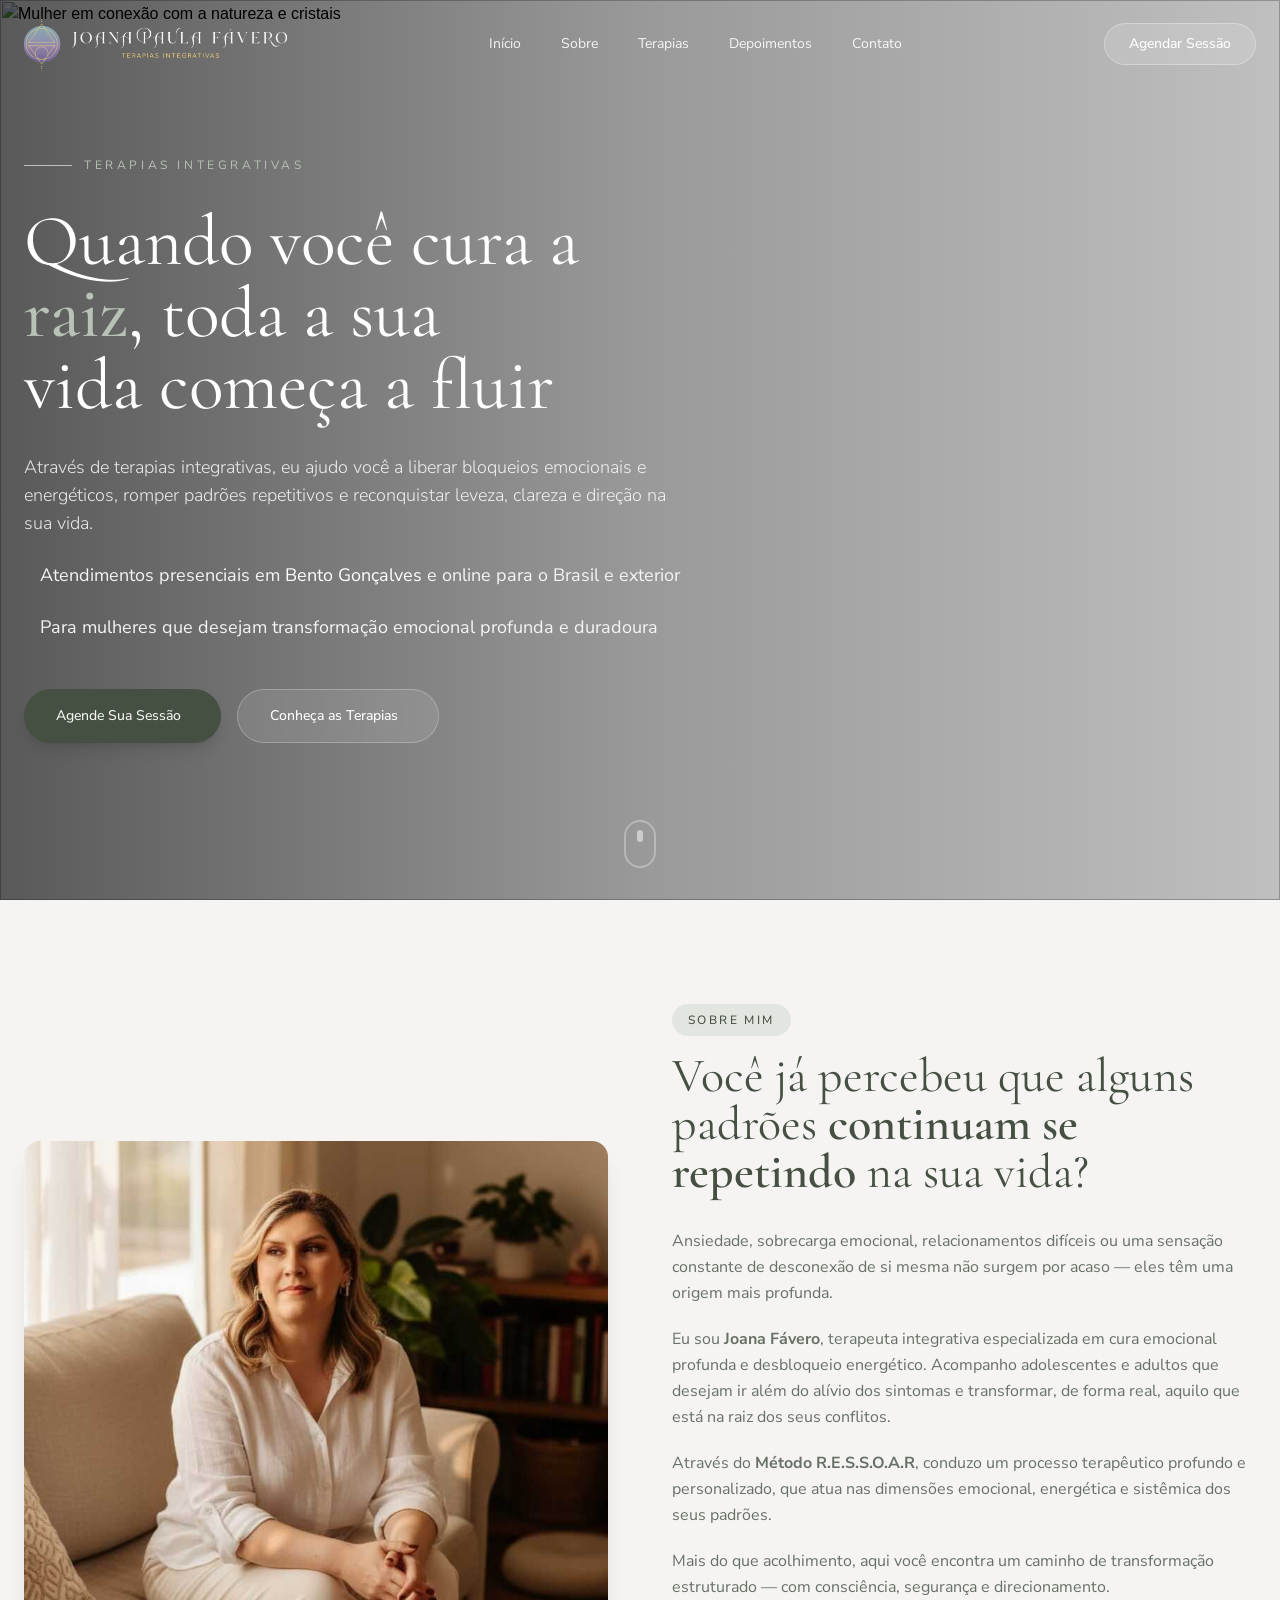
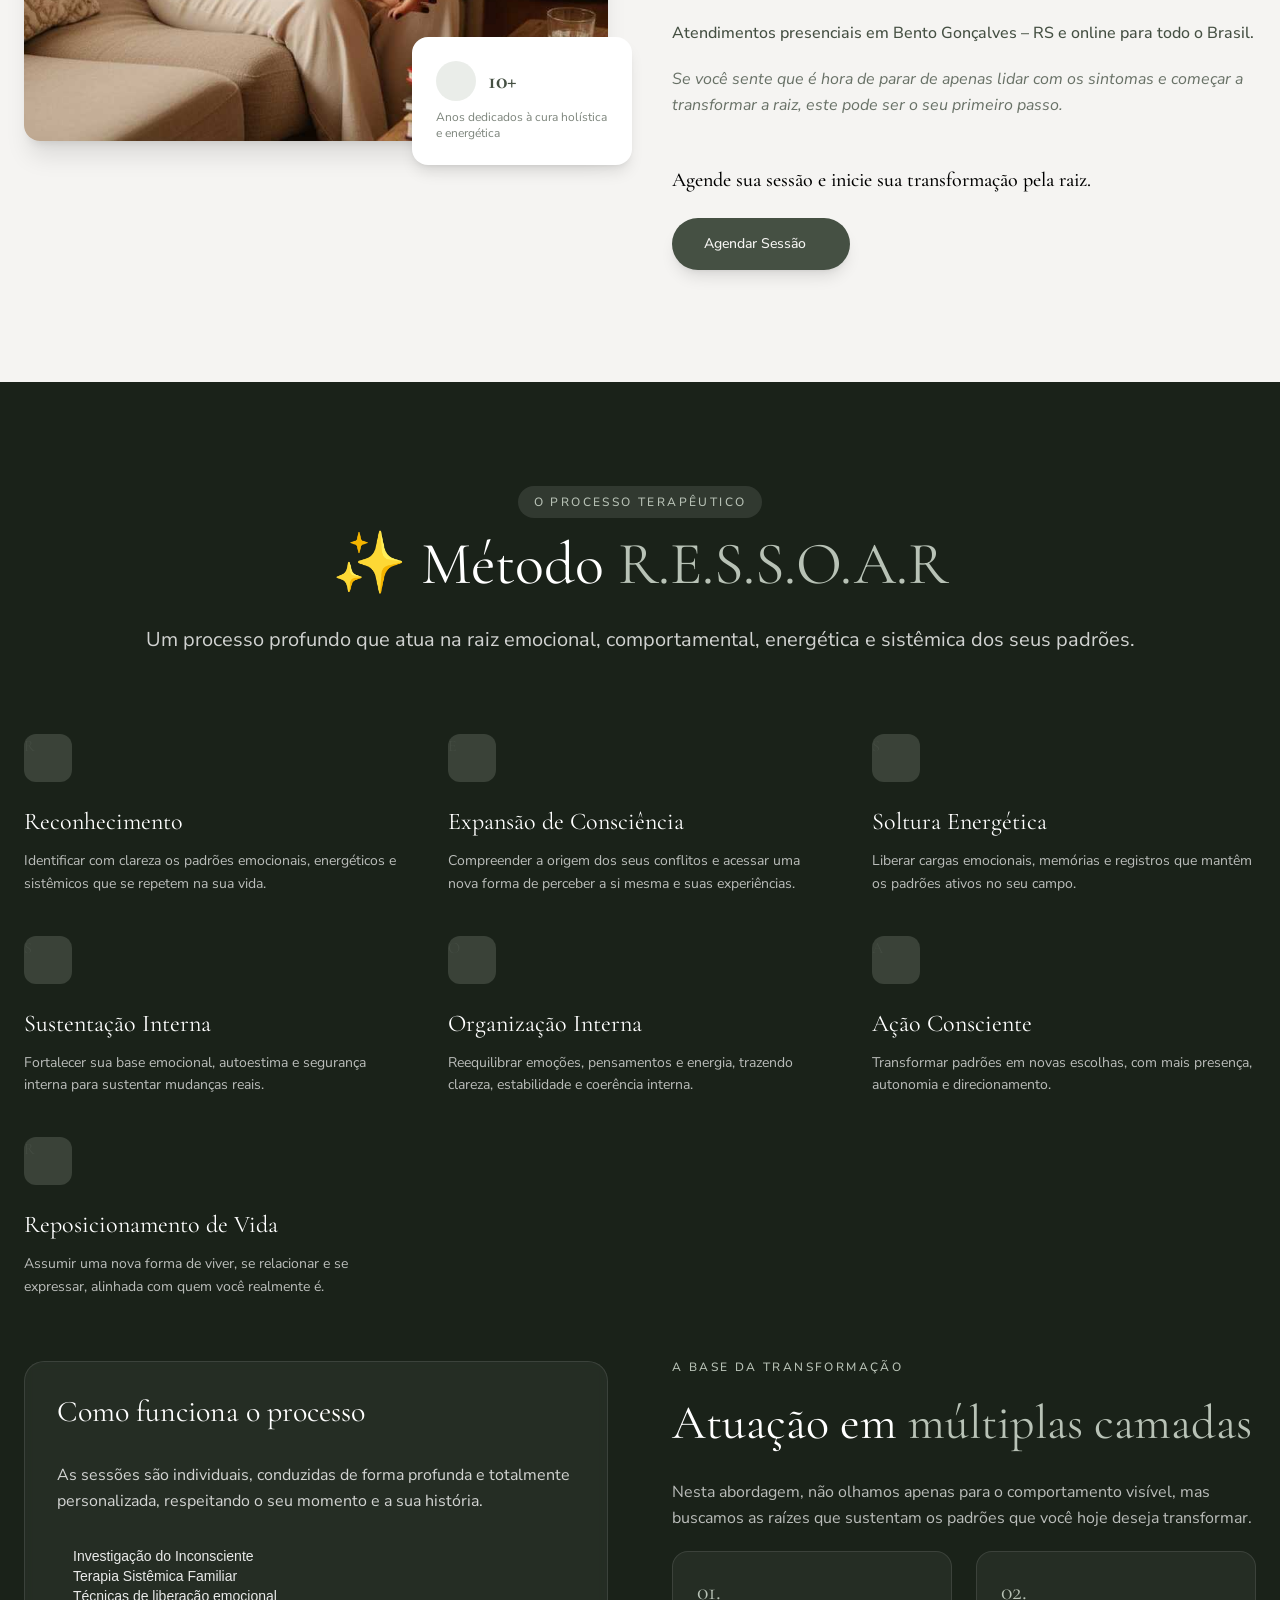
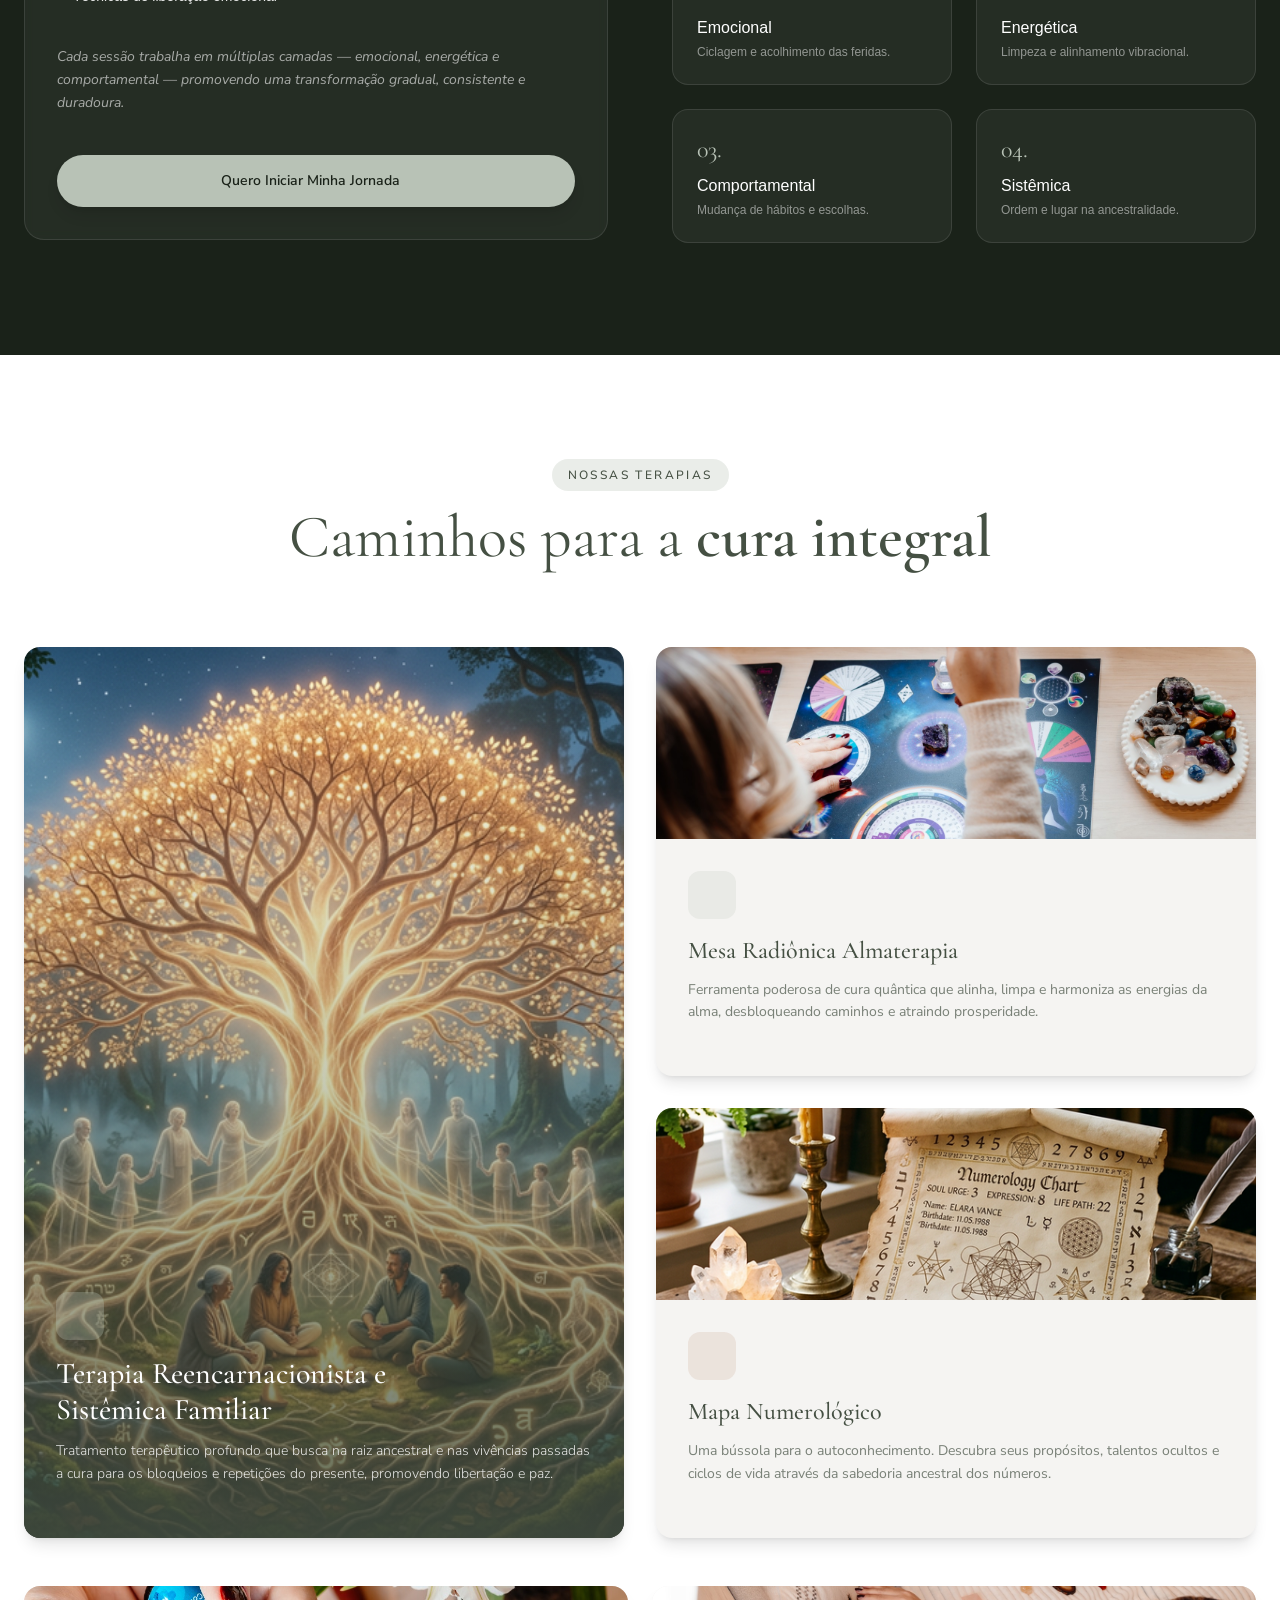
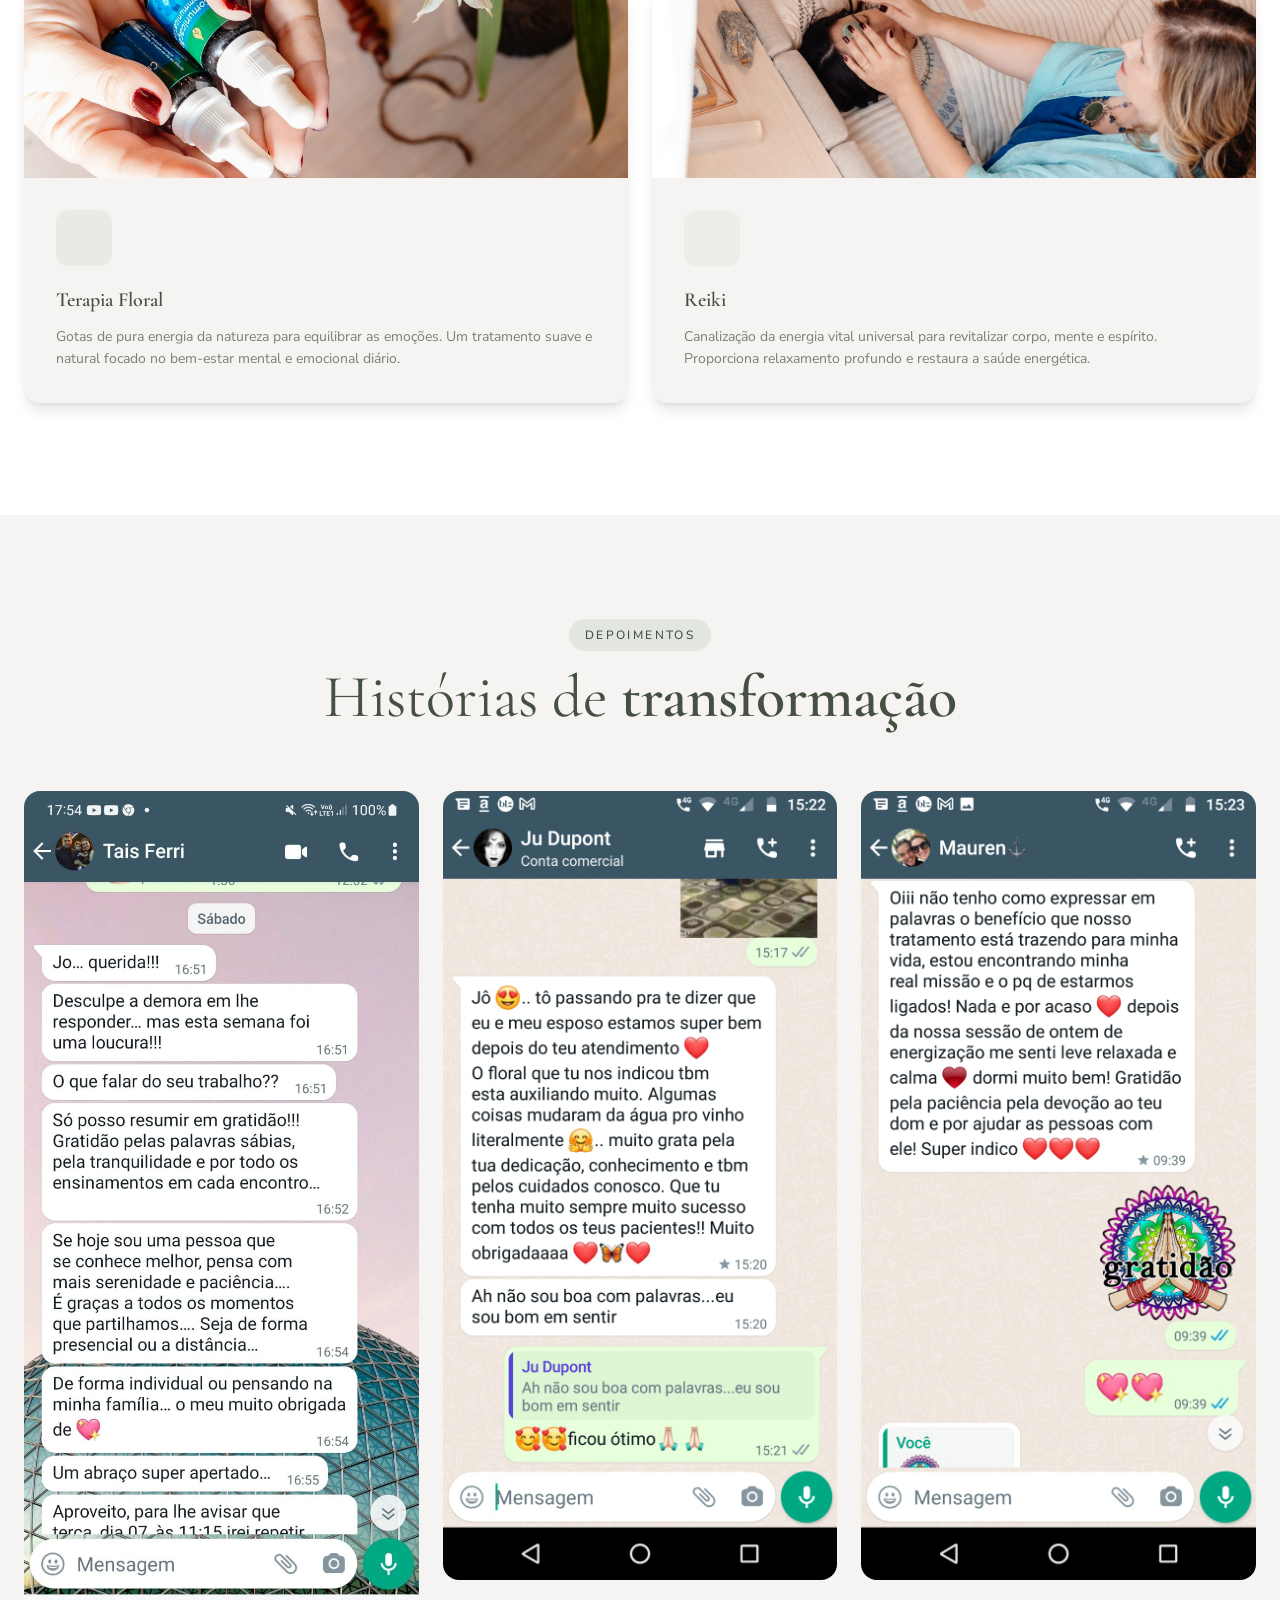
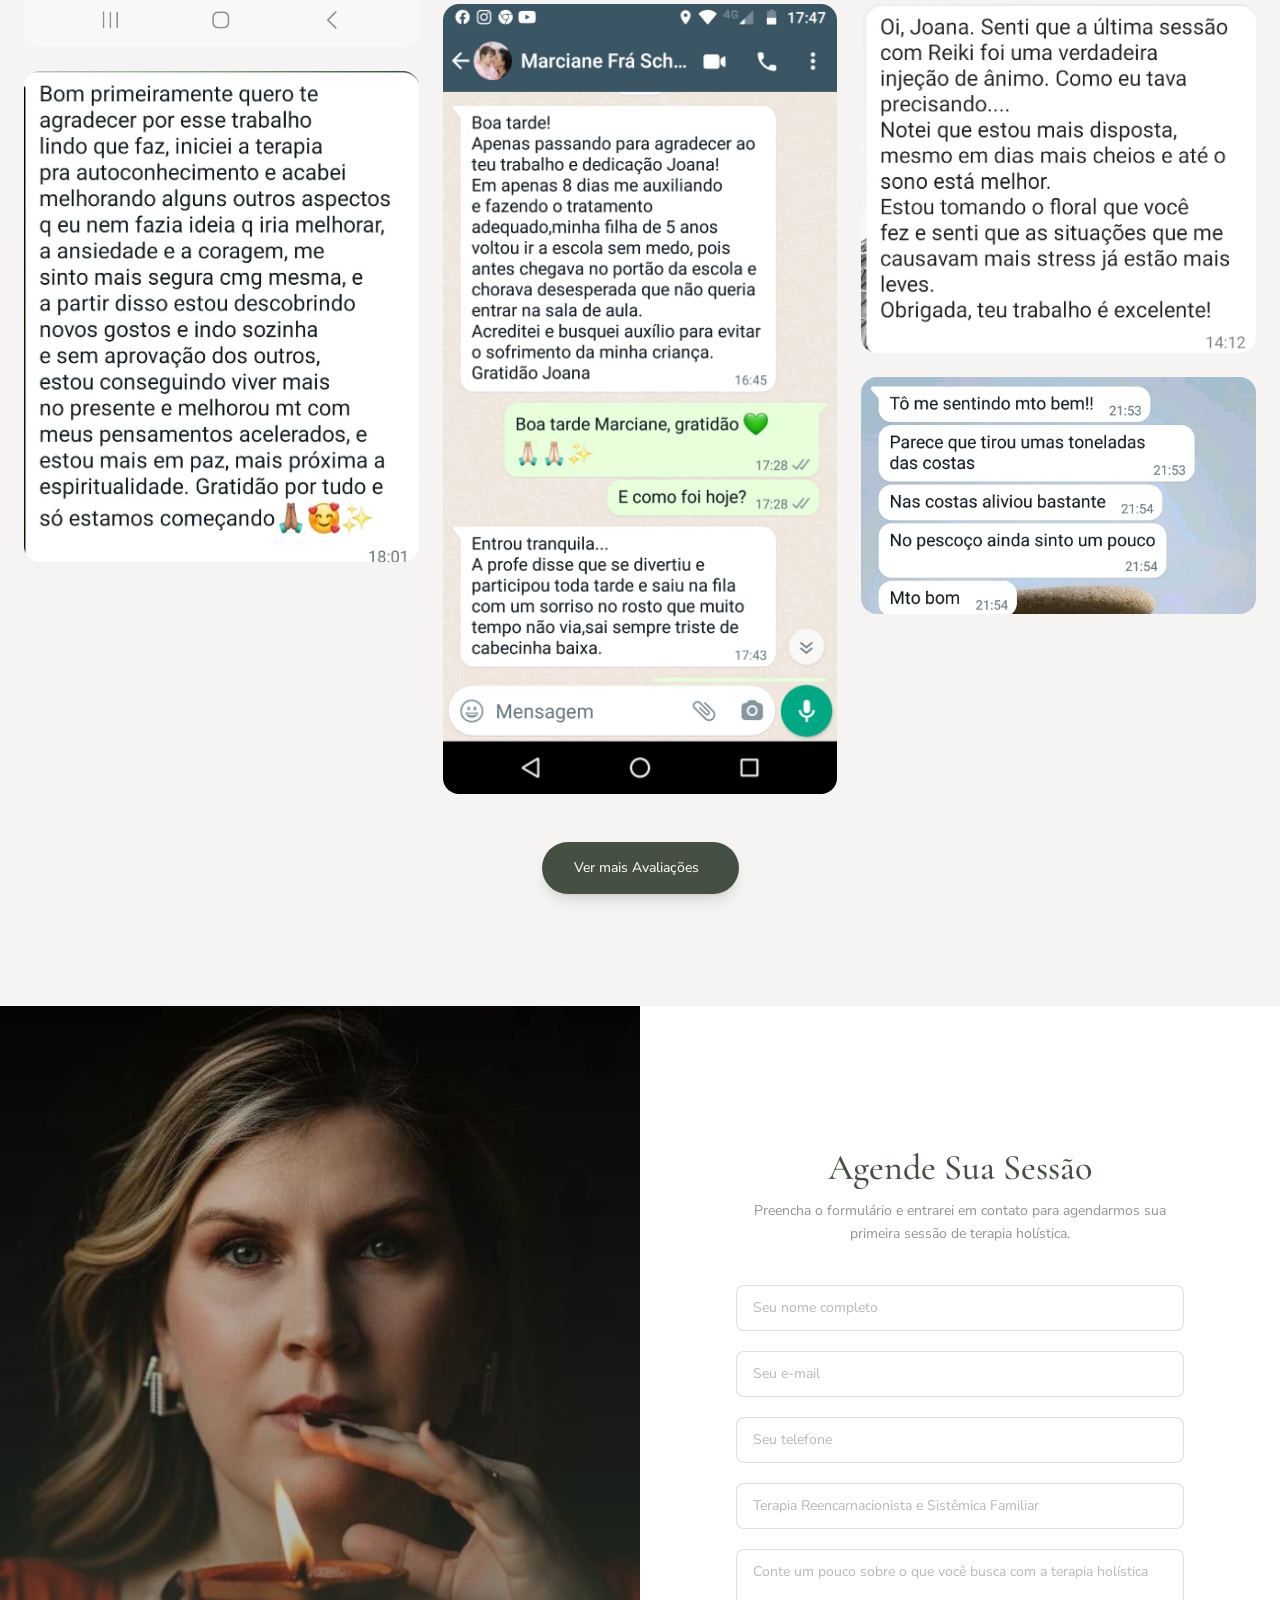
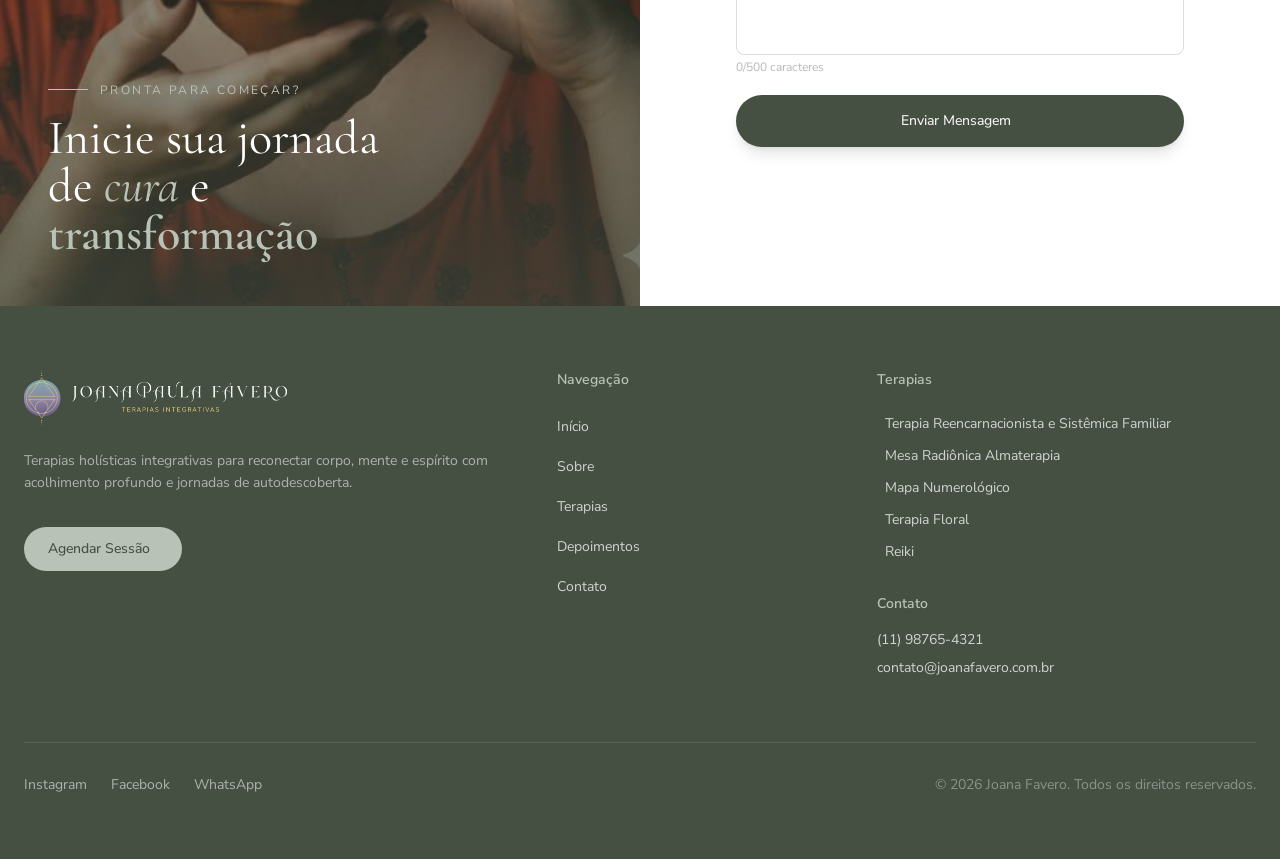
==== commit eae6593f: "feat: update branding to integrative therapies, add R.E.S.S.O.A.R method styles, and include new ser" ====
--- a/index.html
+++ b/index.html
@@ -4,7 +4,7 @@
 
     <meta name="viewport" content="width=device-width, initial-scale=1.0" />
     <title>
-      Joana Favero - Terapias Holísticas - Cristalterapia, Medicina Chinesa,
+      Joana Favero - Terapias Integrativas - Cristalterapia, Medicina Chinesa,
       Radiestesia e Cura Energética
     </title>
     <meta
@@ -20,11 +20,11 @@
     <!-- Open Graph -->
     <meta
       property="og:title"
-      content="Joana Favero - Terapias Holísticas - Cristalterapia, Medicina Chinesa, Radiestesia e Cura Energética"
+      content="Joana Favero - Terapias Integrativas - Cristalterapia, Medicina Chinesa, Radiestesia e Cura Energética"
     />
     <meta
       property="og:description"
-      content="Reconecte-se com sua essência através de terapias holísticas integrativas. Cristalterapia, medicina chinesa, radiestesia e cura multidimensional arcturiana."
+      content="Reconecte-se com sua essência através de terapias integrativas. Cristalterapia, medicina chinesa, radiestesia e cura multidimensional arcturiana."
     />
     <meta property="og:type" content="website" />
 
@@ -1239,6 +1239,24 @@
       .animate-glow {
         animation: glow 2s ease-in-out infinite;
       }
+      /* Custom Styles for Método R.E.S.S.O.A.R */
+      .bg-custom-forest { background-color: #161d15 !important; }
+      .text-custom-sage { color: #b8c2b6 !important; }
+      .bg-custom-sage-15 { background-color: rgba(184, 194, 182, 0.15) !important; }
+      .bg-custom-white-5 { background-color: rgba(255, 255, 255, 0.05) !important; }
+      .border-custom-white-10 { border-color: rgba(255, 255, 255, 0.1) !important; }
+      .columns-1 { column-count: 1 !important; }
+      @media (min-width: 768px) {
+        .md\:grid-cols-2 { grid-template-columns: repeat(2, minmax(0, 1fr)) !important; }
+        .md\:columns-2 { column-count: 2 !important; }
+      }
+      @media (min-width: 1024px) {
+        .lg\:grid-cols-3 { grid-template-columns: repeat(3, minmax(0, 1fr)) !important; }
+        .lg\:columns-3 { column-count: 3 !important; }
+        .lg-grid-cols-4 { display: grid !important; grid-template-columns: repeat(4, minmax(0, 1fr)) !important; }
+        .lg-col-span-2 { grid-column: span 2 / span 2 !important; }
+      }
+      .break-inside-avoid { break-inside: avoid !important; }
     </style>
     <link
       type="image/png"
@@ -1263,7 +1281,7 @@
           <div class="max-w-7xl mx-auto px-6 py-4">
             <div class="flex items-center justify-between">
               <a href="#" class="flex items-center gap-2 z-50">
-              <img src="assets/img/logotipo.png" alt="Joana Favero Logotipo" class="h-14 md:h-[70px] w-auto" />
+              <img src="assets/img/logotipo.png" alt="Joana Fávero Logotipo" class="h-14 md:h-[70px] w-auto" />
             </a>
               <div class="hidden md:flex items-center space-x-10">
                 <button
@@ -1336,7 +1354,7 @@
                 <span
                   class="text-sage text-xs uppercase tracking-[0.3em]"
                   style="font-family: &quot;Nunito Sans&quot;, sans-serif"
-                  >Terapias Holísticas Integrativas</span
+                  >Terapias Integrativas</span
                 >
               </div>
               <h2
@@ -1346,22 +1364,33 @@
                   font-weight: 400;
                 "
               >
-                Reconecte-se<br />com sua<br /><span style="color: #b8c2b6 !important; font-weight: 500 !important; font-style: normal !important;"
-                  >essência</span
-                >
+                Quando você cura a <span style="color: #b8c2b6 !important; font-weight: 500 !important; font-style: normal !important;"
+                  >raiz</span
+                >, toda a sua<br />vida começa a fluir
               </h2>
               <p
-                class="text-base md:text-lg text-white/85 mb-12 leading-relaxed max-w-lg"
+                class="text-base md:text-lg text-white/85 mb-6 leading-relaxed max-w-xl"
                 style="
                   font-family: &quot;Nunito Sans&quot;, sans-serif;
                   font-weight: 300;
                 "
               >
-                Através da <strong>cristalterapia</strong>,
-                <strong>medicina tradicional chinesa</strong>,
-                <strong>radiestesia</strong> e outras terapias integrativas,
-                desperte o poder de cura que existe dentro de você.
+                Através de terapias integrativas, eu ajudo você a liberar bloqueios emocionais e energéticos, romper padrões repetitivos e reconquistar leveza, clareza e direção na sua vida.
               </p>
+              <div class="flex flex-col gap-6 mb-12">
+                <div class="flex items-center gap-4">
+                  <i class="ri-map-pin-line text-sage text-2xl"></i>
+                  <p class="text-cream text-base md:text-lg font-light leading-relaxed" style="font-family: &quot;Nunito Sans&quot;, sans-serif;">
+                    Atendimentos presenciais em <span class="font-normal text-white">Bento Gonçalves</span> e online para o Brasil e exterior
+                  </p>
+                </div>
+                <div class="flex items-center gap-4">
+                  <i class="ri-heart-3-line text-sage text-2xl"></i>
+                  <p class="text-cream text-base md:text-lg font-light leading-relaxed" style="font-family: &quot;Nunito Sans&quot;, sans-serif;">
+                    Para mulheres que desejam transformação emocional profunda e duradoura
+                  </p>
+                </div>
+              </div>
               <div class="flex flex-col sm:flex-row gap-4">
                 <button
                   class="group px-8 py-4 bg-forest text-cream rounded-full text-sm font-medium hover:bg-forest/90 transition-all inline-flex items-center justify-center space-x-2 whitespace-nowrap cursor-pointer shadow-lg hover:shadow-xl"
@@ -1442,63 +1471,228 @@
                     font-weight: 400;
                   "
                 >
-                  Imagine um espaço onde você pode
-                  <span style="color: #455043 !important; font-weight: 600 !important; font-style: normal !important;">soltar os pesos </span>da mente e coração
+                  Você já percebeu que alguns padrões <span style="color: #455043 !important; font-weight: 600 !important; font-style: normal !important;">continuam se repetindo</span> na sua vida?
                 </h2>
                 <div
-                  class="space-y-5 text-sm text-forest/80 leading-relaxed"
+                  class="space-y-5 text-base text-forest/80 leading-relaxed"
                   style="font-family: &quot;Nunito Sans&quot;, sans-serif"
                 >
                   <p>
-                    Um lugar que acolhe não só as suas dores, mas também o seu desejo de viver com mais equilíbrio, leveza e propósito. Com abordagens terapêuticas integrativas e personalizadas, acompanho pre-adolescentes, adolescentes e adultos em processos de cura emocional — especialmente em situações como ansiedade, depressão e síndrome do pânico.
+                    Ansiedade, sobrecarga emocional, relacionamentos difíceis ou uma sensação constante de desconexão de si mesma não surgem por acaso — eles têm uma origem mais profunda.
                   </p>
                   <p>
-                    Sou <strong>Joana Favero</strong>, terapeuta integrativa, com uma trajetória de superação que se reflete no cuidado com que acompanho cada pessoa. Utilizo técnicas como apometria, reiki, medicina chinesa e psicoterapia reencarnacionista para ajudar você a identificar bloqueios, liberar energias estagnadas e redescobrir a força que já existe em você.
+                    Eu sou <strong>Joana Fávero</strong>, terapeuta integrativa especializada em cura emocional profunda e desbloqueio energético. Acompanho adolescentes e adultos que desejam ir além do alívio dos sintomas e transformar, de forma real, aquilo que está na raiz dos seus conflitos.
                   </p>
                   <p>
-                    Seja no presencial em Bento Gonçalves - RS, ou no online, aqui é um espaço seguro para se reconectar com sua essência, transformar vivências e criar novos caminhos de bem-estar. Se você sente que é hora de se reencontrar e curar feridas, este pode ser o seu primeiro passo. Você merece viver plenamente - com harmonia, consciência e propósito.
+                    Através do <strong>Método R.E.S.S.O.A.R</strong>, conduzo um processo terapêutico profundo e personalizado, que atua nas dimensões emocional, energética e sistêmica dos seus padrões.
                   </p>
-                </div>
-                                <div class="mt-10 grid grid-cols-2 md:grid-cols-3 gap-6">
-                  <div class="flex flex-col items-start p-4 bg-white rounded-xl">
-                    <div class="w-10 h-10 flex items-center justify-center mb-3 bg-sage/30 rounded-lg">
-                      <i class="ri-leaf-line text-xl text-forest"></i>
+                  <p>
+                    Mais do que acolhimento, aqui você encontra um caminho de transformação estruturado — com consciência, segurança e direcionamento.
+                  </p>
+                  <p class="font-medium text-forest">
+                    Atendimentos presenciais em Bento Gonçalves – RS e online para todo o Brasil.
+                  </p>
+                  <p class="italic text-sage-dark">
+                    Se você sente que é hora de parar de apenas lidar com os sintomas e começar a transformar a raiz, este pode ser o seu primeiro passo.
+                  </p>
+                </div>
+                <div class="mt-12 flex flex-col items-start gap-6">
+                  <p class="text-forest/90 text-lg md:text-xl font-medium max-w-md leading-tight" style="font-family: &quot;Cormorant Garamond&quot;, serif;">
+                    Agende sua sessão e inicie sua transformação pela raiz.
+                  </p>
+                  <button
+                    class="group px-8 py-4 bg-forest text-cream rounded-full text-sm font-medium hover:bg-forest/90 transition-all inline-flex items-center justify-center space-x-3 whitespace-nowrap cursor-pointer shadow-lg hover:shadow-xl"
+                    style="font-family: &quot;Nunito Sans&quot;, sans-serif"
+                  >
+                    <span>Agendar Sessão</span>
+                    <i class="ri-arrow-right-line text-lg group-hover:translate-x-1 transition-transform"></i>
+                  </button>
+                </div>
+              </div>
+            </div>
+          </div>
+        </section>
+
+        <section id="metodo" class="py-28" style="background-color: #1a2219 !important; color: #ffffff !important; overflow: hidden; position: relative;">
+          <!-- Decorações em background -->
+          <div class="absolute top-0 right-0 w-[500px] h-[500px] rounded-full -translate-y-1/2 translate-x-1/2 blur-3xl opacity-30" style="background-color: #b8c2b6 !important;"></div>
+          <div class="absolute bottom-0 left-0 w-[500px] h-[500px] rounded-full translate-y-1/2 -translate-x-1/2 blur-3xl opacity-30" style="background-color: #b8c2b6 !important;"></div>
+          
+          <div class="max-w-7xl mx-auto px-6 relative z-10">
+            <div class="text-center mb-20">
+              <div class="inline-block mb-6">
+                <span class="text-xs uppercase tracking-[0.2em] font-medium px-4 py-2 rounded-full" style="font-family: 'Nunito Sans', sans-serif; color: #b8c2b6 !important; background-color: rgba(255,255,255,0.1) !important;">O Processo Terapêutico</span>
+              </div>
+              <h2 class="text-4xl md:text-6xl text-white mb-8" style="font-family: 'Cormorant Garamond', serif; font-weight: 400;">
+                ✨ Método <span style="color: #b8c2b6 !important;">R.E.S.S.O.A.R</span>
+              </h2>
+              <p class="text-lg md:text-xl max-w-3xl mx-auto font-light leading-relaxed" style="font-family: 'Nunito Sans', sans-serif; color: rgba(255,255,255,0.8) !important;">
+                Um processo profundo que atua na raiz emocional, comportamental, energética e sistêmica dos seus padrões.
+              </p>
+            </div>
+
+            <div class="grid md:grid-cols-2 lg:grid-cols-3" style="gap: 40px;">
+              <!-- Item R -->
+              <div class="relative group">
+                <div class="text-7xl md:text-8xl font-serif absolute -top-6 -left-2 transition-colors duration-500 pointer-events-none" style="font-family: 'Cormorant Garamond', serif; color: rgba(255,255,255,0.05) !important;">R</div>
+                <div class="relative">
+                  <div class="w-12 h-12 flex items-center justify-center rounded-xl mb-6 transform group-hover:-translate-y-1 transition-all duration-300" style="background-color: rgba(184, 194, 182, 0.2) !important;">
+                    <i class="ri-search-eye-line text-2xl" style="color: #b8c2b6 !important;"></i>
+                  </div>
+                  <h3 class="text-2xl text-white mb-3" style="font-family: 'Cormorant Garamond', serif;">Reconhecimento</h3>
+                  <p class="text-sm leading-relaxed font-light" style="font-family: 'Nunito Sans', sans-serif; color: rgba(255,255,255,0.7) !important;">Identificar com clareza os padrões emocionais, energéticos e sistêmicos que se repetem na sua vida.</p>
+                </div>
+              </div>
+
+              <!-- Item E -->
+              <div class="relative group">
+                <div class="text-7xl md:text-8xl font-serif absolute -top-6 -left-2 transition-colors duration-500 pointer-events-none" style="font-family: 'Cormorant Garamond', serif; color: rgba(255,255,255,0.05) !important;">E</div>
+                <div class="relative">
+                  <div class="w-12 h-12 flex items-center justify-center rounded-xl mb-6 transform group-hover:-translate-y-1 transition-all duration-300" style="background-color: rgba(184, 194, 182, 0.2) !important;">
+                    <i class="ri-lightbulb-line text-2xl" style="color: #b8c2b6 !important;"></i>
+                  </div>
+                  <h3 class="text-2xl text-white mb-3" style="font-family: 'Cormorant Garamond', serif;">Expansão de Consciência</h3>
+                  <p class="text-sm leading-relaxed font-light" style="font-family: 'Nunito Sans', sans-serif; color: rgba(255,255,255,0.7) !important;">Compreender a origem dos seus conflitos e acessar uma nova forma de perceber a si mesma e suas experiências.</p>
+                </div>
+              </div>
+
+              <!-- Item S (1) -->
+              <div class="relative group">
+                <div class="text-7xl md:text-8xl font-serif absolute -top-6 -left-2 transition-colors duration-500 pointer-events-none" style="font-family: 'Cormorant Garamond', serif; color: rgba(255,255,255,0.05) !important;">S</div>
+                <div class="relative">
+                  <div class="w-12 h-12 flex items-center justify-center rounded-xl mb-6 transform group-hover:-translate-y-1 transition-all duration-300" style="background-color: rgba(184, 194, 182, 0.2) !important;">
+                    <i class="ri-refresh-line text-2xl" style="color: #b8c2b6 !important;"></i>
+                  </div>
+                  <h3 class="text-2xl text-white mb-3" style="font-family: 'Cormorant Garamond', serif;">Soltura Energética</h3>
+                  <p class="text-sm leading-relaxed font-light" style="font-family: 'Nunito Sans', sans-serif; color: rgba(255,255,255,0.7) !important;">Liberar cargas emocionais, memórias e registros que mantêm os padrões ativos no seu campo.</p>
+                </div>
+              </div>
+
+              <!-- Item S (2) -->
+              <div class="relative group">
+                <div class="text-7xl md:text-8xl font-serif absolute -top-6 -left-2 transition-colors duration-500 pointer-events-none" style="font-family: 'Cormorant Garamond', serif; color: rgba(255,255,255,0.05) !important;">S</div>
+                <div class="relative">
+                  <div class="w-12 h-12 flex items-center justify-center rounded-xl mb-6 transform group-hover:-translate-y-1 transition-all duration-300" style="background-color: rgba(184, 194, 182, 0.2) !important;">
+                    <i class="ri-shield-user-line text-2xl" style="color: #b8c2b6 !important;"></i>
+                  </div>
+                  <h3 class="text-2xl text-white mb-3" style="font-family: 'Cormorant Garamond', serif;">Sustentação Interna</h3>
+                  <p class="text-sm leading-relaxed font-light" style="font-family: 'Nunito Sans', sans-serif; color: rgba(255,255,255,0.7) !important;">Fortalecer sua base emocional, autoestima e segurança interna para sustentar mudanças reais.</p>
+                </div>
+              </div>
+
+              <!-- Item O -->
+              <div class="relative group">
+                <div class="text-7xl md:text-8xl font-serif absolute -top-6 -left-2 transition-colors duration-500 pointer-events-none" style="font-family: 'Cormorant Garamond', serif; color: rgba(255,255,255,0.05) !important;">O</div>
+                <div class="relative">
+                  <div class="w-12 h-12 flex items-center justify-center rounded-xl mb-6 transform group-hover:-translate-y-1 transition-all duration-300" style="background-color: rgba(184, 194, 182, 0.2) !important;">
+                    <i class="ri-node-tree text-2xl" style="color: #b8c2b6 !important;"></i>
+                  </div>
+                  <h3 class="text-2xl text-white mb-3" style="font-family: 'Cormorant Garamond', serif;">Organização Interna</h3>
+                  <p class="text-sm leading-relaxed font-light" style="font-family: 'Nunito Sans', sans-serif; color: rgba(255,255,255,0.7) !important;">Reequilibrar emoções, pensamentos e energia, trazendo clareza, estabilidade e coerência interna.</p>
+                </div>
+              </div>
+
+              <!-- Item A -->
+              <div class="relative group">
+                <div class="text-7xl md:text-8xl font-serif absolute -top-6 -left-2 transition-colors duration-500 pointer-events-none" style="font-family: 'Cormorant Garamond', serif; color: rgba(255,255,255,0.05) !important;">A</div>
+                <div class="relative">
+                  <div class="w-12 h-12 flex items-center justify-center rounded-xl mb-6 transform group-hover:-translate-y-1 transition-all duration-300" style="background-color: rgba(184, 194, 182, 0.2) !important;">
+                    <i class="ri-focus-3-line text-2xl" style="color: #b8c2b6 !important;"></i>
+                  </div>
+                  <h3 class="text-2xl text-white mb-3" style="font-family: 'Cormorant Garamond', serif;">Ação Consciente</h3>
+                  <p class="text-sm leading-relaxed font-light" style="font-family: 'Nunito Sans', sans-serif; color: rgba(255,255,255,0.7) !important;">Transformar padrões em novas escolhas, com mais presença, autonomia e direcionamento.</p>
+                </div>
+              </div>
+
+              <!-- Item R (Final) -->
+              <div class="relative group lg:col-start-2">
+                <div class="">
+                  <div class="text-7xl md:text-8xl font-serif absolute -top-6 -left-2 transition-colors duration-500 pointer-events-none" style="font-family: 'Cormorant Garamond', serif; color: rgba(255,255,255,0.05) !important;">R</div>
+                  <div class="relative">
+                    <div class="w-12 h-12 flex items-center justify-center rounded-xl mb-6 transform group-hover:-translate-y-1 transition-all duration-300" style="background-color: rgba(184, 194, 182, 0.2) !important;">
+                      <i class="ri-compass-line text-2xl" style="color: #b8c2b6 !important;"></i>
                     </div>
-                    <h3 class="text-sm font-semibold text-forest mb-1" style="font-family: &quot;Nunito Sans&quot;, sans-serif">
-                      Reencarnacionista
-                    </h3>
-                  </div>
-                  <div class="flex flex-col items-start p-4 bg-white rounded-xl">
-                    <div class="w-10 h-10 flex items-center justify-center mb-3 bg-sage/20 rounded-lg">
-                      <i class="ri-compass-3-line text-xl text-forest"></i>
+                    <h3 class="text-2xl text-white mb-3" style="font-family: 'Cormorant Garamond', serif;">Reposicionamento de Vida</h3>
+                    <p class="text-sm leading-relaxed font-light" style="font-family: 'Nunito Sans', sans-serif; color: rgba(255,255,255,0.7) !important;">Assumir uma nova forma de viver, se relacionar e se expressar, alinhada com quem você realmente é.</p>
+                  </div>
+                </div>
+              </div>
+            </div>
+
+            <!-- Como Funciona -->
+            <div class="mt-32 pt-24" style="margin-top: 60px;">
+              <div class="grid md:grid-cols-2 gap-16 items-center">
+                <div class="order-2 md:order-1">
+                  <div class="p-8 md:p-12 rounded-3xl backdrop-blur-sm relative overflow-hidden group" style="background-color: rgba(255,255,255,0.05) !important; border: 1px solid rgba(255,255,255,0.1) !important; border-radius: 20px;">
+                    <div class="absolute top-0 right-0 w-32 h-32 rounded-full blur-2xl -translate-y-1/2 translate-x-1/2 transition-all" style="background-color: rgba(184, 194, 182, 0.1) !important;"></div>
+                    
+                    <h3 class="text-3xl text-white mb-8" style="font-family: 'Cormorant Garamond', serif;">Como funciona o processo</h3>
+                    <p class="text-base mb-8 leading-relaxed font-light" style="font-family: 'Nunito Sans', sans-serif; color: rgba(255,255,255,0.8) !important;">
+                      As sessões são individuais, conduzidas de forma profunda e totalmente personalizada, respeitando o seu momento e a sua história.
+                    </p>
+                    
+                    <div class="space-y-6 mb-10">
+                      <div class="flex items-center gap-4">
+                        <div class="w-2 h-2 rounded-full" style="background-color: #b8c2b6 !important;"></div>
+                        <span class="text-sm" style="color: rgba(255,255,255,0.9) !important;">Investigação do Inconsciente</span>
+                      </div>
+                      <div class="flex items-center gap-4">
+                        <div class="w-2 h-2 rounded-full" style="background-color: #b8c2b6 !important;"></div>
+                        <span class="text-sm" style="color: rgba(255,255,255,0.9) !important;">Terapia Sistêmica Familiar</span>
+                      </div>
+                      <div class="flex items-center gap-4">
+                        <div class="w-2 h-2 rounded-full" style="background-color: #b8c2b6 !important;"></div>
+                        <span class="text-sm" style="color: rgba(255,255,255,0.9) !important;">Técnicas de liberação emocional</span>
+                      </div>
                     </div>
-                    <h3 class="text-sm font-semibold text-forest mb-1" style="font-family: &quot;Nunito Sans&quot;, sans-serif">
-                      Mesa Radiônica
-                    </h3>
-                  </div>
-                  <div class="flex flex-col items-start p-4 bg-white rounded-xl">
-                    <div class="w-10 h-10 flex items-center justify-center mb-3 bg-sand/40 rounded-lg">
-                      <i class="ri-file-text-line text-xl text-forest"></i>
+                    
+                    <p class="text-sm italic leading-relaxed mb-10" style="font-family: 'Nunito Sans', sans-serif; color: rgba(255,255,255,0.6) !important;">
+                      Cada sessão trabalha em múltiplas camadas — emocional, energética e comportamental — promovendo uma transformação gradual, consistente e duradoura.
+                    </p>
+
+                    <button
+                      class="group w-full px-8 py-4 rounded-full text-sm font-semibold hover:bg-white transition-all inline-flex items-center justify-center space-x-3 shadow-lg"
+                      style="font-family: 'Nunito Sans', sans-serif; background-color: #b8c2b6 !important; color: #1a2219 !important;"
+                    >
+                      <span>Quero Iniciar Minha Jornada</span>
+                      <i class="ri-arrow-right-line text-lg group-hover:translate-x-1 transition-transform"></i>
+                    </button>
+                  </div>
+                </div>
+
+                <div class="order-1 md:order-2">
+                  <div class="inline-block mb-6">
+                    <span class="text-xs uppercase tracking-[0.2em] font-medium" style="font-family: 'Nunito Sans', sans-serif; color: #b8c2b6 !important;">A Base da Transformação</span>
+                  </div>
+                  <h2 class="text-4xl md:text-5xl text-white mb-8" style="font-family: 'Cormorant Garamond', serif; font-weight: 400;">
+                    Atuação em <span style="color: #b8c2b6 !important;">múltiplas camadas</span>
+                  </h2>
+                  <div class="space-y-8">
+                    <p class="text-base leading-relaxed font-light" style="font-family: 'Nunito Sans', sans-serif; color: rgba(255,255,255,0.7) !important; margin-bottom: 20px;">
+                      Nesta abordagem, não olhamos apenas para o comportamento visível, mas buscamos as raízes que sustentam os padrões que você hoje deseja transformar.
+                    </p>
+                    <div class="grid grid-cols-2 gap-6">
+                      <div class="p-6 rounded-2xl border" style="background-color: rgba(255,255,255,0.05) !important; border-color: rgba(255,255,255,0.1) !important;">
+                        <div class="text-2xl mb-2 font-serif" style="font-family: 'Cormorant Garamond', serif; color: #b8c2b6 !important;">01.</div>
+                        <h4 class="text-white font-medium mb-1">Emocional</h4>
+                        <p class="text-xs" style="color: rgba(255,255,255,0.5) !important;">Ciclagem e acolhimento das feridas.</p>
+                      </div>
+                      <div class="p-6 rounded-2xl border" style="background-color: rgba(255,255,255,0.05) !important; border-color: rgba(255,255,255,0.1) !important;">
+                        <div class="text-2xl mb-2 font-serif" style="font-family: 'Cormorant Garamond', serif; color: #b8c2b6 !important;">02.</div>
+                        <h4 class="text-white font-medium mb-1">Energética</h4>
+                        <p class="text-xs" style="color: rgba(255,255,255,0.5) !important;">Limpeza e alinhamento vibracional.</p>
+                      </div>
+                      <div class="p-6 rounded-2xl border" style="background-color: rgba(255,255,255,0.05) !important; border-color: rgba(255,255,255,0.1) !important;">
+                        <div class="text-2xl mb-2 font-serif" style="font-family: 'Cormorant Garamond', serif; color: #b8c2b6 !important;">03.</div>
+                        <h4 class="text-white font-medium mb-1">Comportamental</h4>
+                        <p class="text-xs" style="color: rgba(255,255,255,0.5) !important;">Mudança de hábitos e escolhas.</p>
+                      </div>
+                      <div class="p-6 rounded-2xl border" style="background-color: rgba(255,255,255,0.05) !important; border-color: rgba(255,255,255,0.1) !important;">
+                        <div class="text-2xl mb-2 font-serif" style="font-family: 'Cormorant Garamond', serif; color: #b8c2b6 !important;">04.</div>
+                        <h4 class="text-white font-medium mb-1">Sistêmica</h4>
+                        <p class="text-xs" style="color: rgba(255,255,255,0.5) !important;">Ordem e lugar na ancestralidade.</p>
+                      </div>
                     </div>
-                    <h3 class="text-sm font-semibold text-forest mb-1" style="font-family: &quot;Nunito Sans&quot;, sans-serif">
-                      Mapa Numerológico
-                    </h3>
-                  </div>
-                  <div class="flex flex-col items-start p-4 bg-white rounded-xl">
-                    <div class="w-10 h-10 flex items-center justify-center mb-3 bg-sage/20 rounded-lg">
-                      <i class="ri-plant-line text-xl text-forest"></i>
-                    </div>
-                    <h3 class="text-sm font-semibold text-forest mb-1" style="font-family: &quot;Nunito Sans&quot;, sans-serif">
-                      Terapia Floral
-                    </h3>
-                  </div>
-                  <div class="flex flex-col items-start p-4 bg-white rounded-xl md:col-span-2 lg:col-span-1">
-                    <div class="w-10 h-10 flex items-center justify-center mb-3 bg-sage/30 rounded-lg">
-                      <i class="ri-sparkling-line text-xl text-forest"></i>
-                    </div>
-                    <h3 class="text-sm font-semibold text-forest mb-1" style="font-family: &quot;Nunito Sans&quot;, sans-serif">
-                      Reiki
-                    </h3>
                   </div>
                 </div>
               </div>
@@ -1552,7 +1746,7 @@
               <!-- Service 2: Horizontal Card -->
               <div class="bg-cream rounded-2xl overflow-hidden shadow-lg hover:shadow-xl transition-all duration-500 cursor-pointer group">
                 <div class="w-full h-48 overflow-hidden">
-                  <img alt="Mesa Radiônica Almaterapia" class="w-full h-full object-cover object-center group-hover:scale-105 transition-transform duration-700" src="assets/img/mesa_almaterapia.png" />
+                  <img alt="Mesa Radiônica Almaterapia" class="w-full h-full object-cover object-center group-hover:scale-105 transition-transform duration-700" src="assets/img/services/mesa-radionica.jpeg" />
                 </div>
                 <div class="p-8">
                   <div class="w-12 h-12 flex items-center justify-center bg-sage/20 rounded-xl mb-4">
@@ -1590,7 +1784,7 @@
             <div class="grid md:grid-cols-2 gap-6 mt-12">
               <div class="bg-cream rounded-2xl overflow-hidden shadow-lg hover:shadow-xl transition-all duration-500 cursor-pointer group">
                   <div class="w-full h-48 overflow-hidden">
-                    <img alt="Terapia Floral" class="w-full h-full object-cover object-center group-hover:scale-105 transition-transform duration-700" src="assets/img/terapia_floral.png" />
+                    <img alt="Terapia Floral" class="w-full h-full object-cover object-center group-hover:scale-105 transition-transform duration-700" src="assets/img/services/terapia-floral.jpeg" />
                   </div>
                   <div class="p-8">
                   <div class="w-14 h-14 flex items-center justify-center bg-sage/20 rounded-xl mb-5">
@@ -1606,7 +1800,7 @@
               </div>
               <div class="bg-cream rounded-2xl overflow-hidden shadow-lg hover:shadow-xl transition-all duration-500 cursor-pointer group">
                 <div class="w-full h-48 overflow-hidden">
-                    <img alt="Reiki" class="w-full h-full object-cover object-center group-hover:scale-105 transition-transform duration-700" src="assets/img/reiki.png" />
+                    <img alt="Reiki" class="w-full h-full object-cover object-center group-hover:scale-105 transition-transform duration-700" src="assets/img/services/reiki.jpeg" />
                   </div>
                   <div class="p-8">
                   <div class="w-14 h-14 flex items-center justify-center bg-sage/15 rounded-xl mb-5">
@@ -1643,262 +1837,74 @@
                 Histórias de<span style="color: #455043 !important; font-weight: 600 !important; font-style: normal !important;"> transformação</span>
               </h2>
             </div>
-            <div class="grid md:grid-cols-2 lg:grid-cols-3 gap-6">
-              <div
-                class="bg-white rounded-2xl p-8 shadow-md hover:shadow-lg transition-all duration-500 hover:-translate-y-1"
+            <div class="columns-1 md:columns-2 lg:columns-3 gap-6">
+              <div class="break-inside-avoid mb-6">
+                <img
+                  src="assets/img/avaliacoes/WhatsApp Image 2026-03-16 at 18.03.08.jpeg"
+                  alt="Depoimento 1"
+                  class="w-full rounded-2xl shadow-sm hover:shadow-lg transition-all duration-300 hover:scale-[1.02]"
+                  loading="lazy"
+                />
+              </div>
+              <div class="break-inside-avoid mb-6">
+                <img
+                  src="assets/img/avaliacoes/WhatsApp Image 2026-03-16 at 18.04.32.jpeg"
+                  alt="Depoimento 2"
+                  class="w-full rounded-2xl shadow-sm hover:shadow-lg transition-all duration-300 hover:scale-[1.02]"
+                  loading="lazy"
+                />
+              </div>
+              <div class="break-inside-avoid mb-6">
+                <img
+                  src="assets/img/avaliacoes/WhatsApp Image 2026-03-16 at 18.01.39.jpeg"
+                  alt="Depoimento 3"
+                  class="w-full rounded-2xl shadow-sm hover:shadow-lg transition-all duration-300 hover:scale-[1.02]"
+                  loading="lazy"
+                />
+              </div>
+              <div class="break-inside-avoid mb-6">
+                <img
+                  src="assets/img/avaliacoes/WhatsApp Image 2026-03-16 at 18.02.26.jpeg"
+                  alt="Depoimento 4"
+                  class="w-full rounded-2xl shadow-sm hover:shadow-lg transition-all duration-300 hover:scale-[1.02]"
+                  loading="lazy"
+                />
+              </div>
+              <div class="break-inside-avoid mb-6">
+                <img
+                  src="assets/img/avaliacoes/WhatsApp Image 2026-03-16 at 17.59.58.jpeg"
+                  alt="Depoimento 5"
+                  class="w-full rounded-2xl shadow-sm hover:shadow-lg transition-all duration-300 hover:scale-[1.02]"
+                  loading="lazy"
+                />
+              </div>
+              <div class="break-inside-avoid mb-6">
+                <img
+                  src="assets/img/avaliacoes/WhatsApp Image 2026-03-16 at 18.03.43.jpeg"
+                  alt="Depoimento 6"
+                  class="w-full rounded-2xl shadow-sm hover:shadow-lg transition-all duration-300 hover:scale-[1.02]"
+                  loading="lazy"
+                />
+              </div>
+              <div class="break-inside-avoid mb-6">
+                <img
+                  src="assets/img/avaliacoes/WhatsApp Image 2026-03-16 at 17.58.26.jpeg"
+                  alt="Depoimento 7"
+                  class="w-full rounded-2xl shadow-sm hover:shadow-lg transition-all duration-300 hover:scale-[1.02]"
+                  loading="lazy"
+                />
+              </div>
+            </div>
+            <div class="flex justify-center mt-12">
+              <a
+                href="https://www.google.com/search?q=Terapeuta+Joana+F%C3%A1vero"
+                target="_blank"
+                class="group px-8 py-4 bg-forest text-cream rounded-full text-sm font-medium hover:bg-forest/90 transition-all inline-flex items-center justify-center space-x-2 whitespace-nowrap cursor-pointer shadow-lg hover:shadow-xl"
+                style="font-family: 'Nunito Sans', sans-serif"
               >
-                <div class="flex items-center mb-6">
-                  <div
-                    class="w-14 h-14 bg-sage/30 rounded-full flex items-center justify-center mr-4"
-                  >
-                    <i class="ri-user-smile-line text-2xl text-forest"></i>
-                  </div>
-                  <div>
-                    <h3
-                      class="text-base font-semibold text-forest"
-                      style="font-family: &quot;Nunito Sans&quot;, sans-serif"
-                    >
-                      Ana Beatriz
-                    </h3>
-                    <p
-                      class="text-xs text-sage"
-                      style="font-family: &quot;Nunito Sans&quot;, sans-serif"
-                    >
-                      Cristalterapia
-                    </p>
-                  </div>
-                </div>
-                <div class="mb-4">
-                  <div class="flex space-x-1">
-                    <i class="ri-star-fill text-sand-dark text-sm"></i
-                    ><i class="ri-star-fill text-sand-dark text-sm"></i
-                    ><i class="ri-star-fill text-sand-dark text-sm"></i
-                    ><i class="ri-star-fill text-sand-dark text-sm"></i
-                    ><i class="ri-star-fill text-sand-dark text-sm"></i>
-                  </div>
-                </div>
-                <p
-                  class="text-sm text-forest/75 leading-relaxed"
-                  style="font-family: &quot;Nunito Sans&quot;, sans-serif"
-                >
-                  “A sessão de cristalterapia foi transformadora. Senti uma
-                  leveza que não experimentava há anos. Os cristais realmente
-                  desbloquearam energias estagnadas e me trouxeram uma paz
-                  interior profunda.”
-                </p>
-              </div>
-              <div
-                class="bg-white rounded-2xl p-8 shadow-md hover:shadow-lg transition-all duration-500 hover:-translate-y-1"
-              >
-                <div class="flex items-center mb-6">
-                  <div
-                    class="w-14 h-14 bg-sage/20 rounded-full flex items-center justify-center mr-4"
-                  >
-                    <i class="ri-user-line text-2xl text-forest"></i>
-                  </div>
-                  <div>
-                    <h3
-                      class="text-base font-semibold text-forest"
-                      style="font-family: &quot;Nunito Sans&quot;, sans-serif"
-                    >
-                      Carlos Eduardo
-                    </h3>
-                    <p
-                      class="text-xs text-sage"
-                      style="font-family: &quot;Nunito Sans&quot;, sans-serif"
-                    >
-                      Medicina Chinesa
-                    </p>
-                  </div>
-                </div>
-                <div class="mb-4">
-                  <div class="flex space-x-1">
-                    <i class="ri-star-fill text-sand-dark text-sm"></i
-                    ><i class="ri-star-fill text-sand-dark text-sm"></i
-                    ><i class="ri-star-fill text-sand-dark text-sm"></i
-                    ><i class="ri-star-fill text-sand-dark text-sm"></i
-                    ><i class="ri-star-fill text-sand-dark text-sm"></i>
-                  </div>
-                </div>
-                <p
-                  class="text-sm text-forest/75 leading-relaxed"
-                  style="font-family: &quot;Nunito Sans&quot;, sans-serif"
-                >
-                  “Depois de anos com dores crônicas, a medicina tradicional
-                  chinesa me devolveu qualidade de vida. A acupuntura combinada
-                  com fitoterapia fez milagres no meu corpo e na minha mente.”
-                </p>
-              </div>
-              <div
-                class="bg-white rounded-2xl p-8 shadow-md hover:shadow-lg transition-all duration-500 hover:-translate-y-1"
-              >
-                <div class="flex items-center mb-6">
-                  <div
-                    class="w-14 h-14 bg-sand/40 rounded-full flex items-center justify-center mr-4"
-                  >
-                    <i class="ri-user-heart-line text-2xl text-forest"></i>
-                  </div>
-                  <div>
-                    <h3
-                      class="text-base font-semibold text-forest"
-                      style="font-family: &quot;Nunito Sans&quot;, sans-serif"
-                    >
-                      Mariana Luz
-                    </h3>
-                    <p
-                      class="text-xs text-sage"
-                      style="font-family: &quot;Nunito Sans&quot;, sans-serif"
-                    >
-                      Cura Arcturiana
-                    </p>
-                  </div>
-                </div>
-                <div class="mb-4">
-                  <div class="flex space-x-1">
-                    <i class="ri-star-fill text-sand-dark text-sm"></i
-                    ><i class="ri-star-fill text-sand-dark text-sm"></i
-                    ><i class="ri-star-fill text-sand-dark text-sm"></i
-                    ><i class="ri-star-fill text-sand-dark text-sm"></i
-                    ><i class="ri-star-fill text-sand-dark text-sm"></i>
-                  </div>
-                </div>
-                <p
-                  class="text-sm text-forest/75 leading-relaxed"
-                  style="font-family: &quot;Nunito Sans&quot;, sans-serif"
-                >
-                  “A cura multidimensional arcturiana abriu portas que eu nem
-                  sabia que existiam. Sinto que finalmente estou conectada com
-                  meu propósito de vida. Uma experiência verdadeiramente
-                  transcendental.”
-                </p>
-              </div>
-              <div
-                class="bg-white rounded-2xl p-8 shadow-md hover:shadow-lg transition-all duration-500 hover:-translate-y-1"
-              >
-                <div class="flex items-center mb-6">
-                  <div
-                    class="w-14 h-14 bg-sage/15 rounded-full flex items-center justify-center mr-4"
-                  >
-                    <i class="ri-user-star-line text-2xl text-forest"></i>
-                  </div>
-                  <div>
-                    <h3
-                      class="text-base font-semibold text-forest"
-                      style="font-family: &quot;Nunito Sans&quot;, sans-serif"
-                    >
-                      Roberto Mendes
-                    </h3>
-                    <p
-                      class="text-xs text-sage"
-                      style="font-family: &quot;Nunito Sans&quot;, sans-serif"
-                    >
-                      Shiatsu com Pedras Quentes
-                    </p>
-                  </div>
-                </div>
-                <div class="mb-4">
-                  <div class="flex space-x-1">
-                    <i class="ri-star-fill text-sand-dark text-sm"></i
-                    ><i class="ri-star-fill text-sand-dark text-sm"></i
-                    ><i class="ri-star-fill text-sand-dark text-sm"></i
-                    ><i class="ri-star-fill text-sand-dark text-sm"></i
-                    ><i class="ri-star-fill text-sand-dark text-sm"></i>
-                  </div>
-                </div>
-                <p
-                  class="text-sm text-forest/75 leading-relaxed"
-                  style="font-family: &quot;Nunito Sans&quot;, sans-serif"
-                >
-                  “O shiatsu com pedras quentes é uma experiência única. O calor
-                  das pedras combinado com a pressão nos meridianos dissolve
-                  toda a tensão acumulada. Saio renovado a cada sessão.”
-                </p>
-              </div>
-              <div
-                class="bg-white rounded-2xl p-8 shadow-md hover:shadow-lg transition-all duration-500 hover:-translate-y-1"
-              >
-                <div class="flex items-center mb-6">
-                  <div
-                    class="w-14 h-14 bg-sage/25 rounded-full flex items-center justify-center mr-4"
-                  >
-                    <i class="ri-user-smile-line text-2xl text-forest"></i>
-                  </div>
-                  <div>
-                    <h3
-                      class="text-base font-semibold text-forest"
-                      style="font-family: &quot;Nunito Sans&quot;, sans-serif"
-                    >
-                      Juliana Campos
-                    </h3>
-                    <p
-                      class="text-xs text-sage"
-                      style="font-family: &quot;Nunito Sans&quot;, sans-serif"
-                    >
-                      Psicoterapia Reencarnacionista
-                    </p>
-                  </div>
-                </div>
-                <div class="mb-4">
-                  <div class="flex space-x-1">
-                    <i class="ri-star-fill text-sand-dark text-sm"></i
-                    ><i class="ri-star-fill text-sand-dark text-sm"></i
-                    ><i class="ri-star-fill text-sand-dark text-sm"></i
-                    ><i class="ri-star-fill text-sand-dark text-sm"></i
-                    ><i class="ri-star-fill text-sand-dark text-sm"></i>
-                  </div>
-                </div>
-                <p
-                  class="text-sm text-forest/75 leading-relaxed"
-                  style="font-family: &quot;Nunito Sans&quot;, sans-serif"
-                >
-                  “A psicoterapia reencarnacionista me ajudou a compreender
-                  padrões que se repetiam na minha vida. Entender minhas vidas
-                  passadas trouxe clareza e cura para traumas que eu carregava
-                  sem saber.”
-                </p>
-              </div>
-              <div
-                class="bg-white rounded-2xl p-8 shadow-md hover:shadow-lg transition-all duration-500 hover:-translate-y-1"
-              >
-                <div class="flex items-center mb-6">
-                  <div
-                    class="w-14 h-14 bg-sage/20 rounded-full flex items-center justify-center mr-4"
-                  >
-                    <i class="ri-user-line text-2xl text-forest"></i>
-                  </div>
-                  <div>
-                    <h3
-                      class="text-base font-semibold text-forest"
-                      style="font-family: &quot;Nunito Sans&quot;, sans-serif"
-                    >
-                      Pedro Henrique
-                    </h3>
-                    <p
-                      class="text-xs text-sage"
-                      style="font-family: &quot;Nunito Sans&quot;, sans-serif"
-                    >
-                      Radiestesia
-                    </p>
-                  </div>
-                </div>
-                <div class="mb-4">
-                  <div class="flex space-x-1">
-                    <i class="ri-star-fill text-sand-dark text-sm"></i
-                    ><i class="ri-star-fill text-sand-dark text-sm"></i
-                    ><i class="ri-star-fill text-sand-dark text-sm"></i
-                    ><i class="ri-star-fill text-sand-dark text-sm"></i
-                    ><i class="ri-star-fill text-sand-dark text-sm"></i>
-                  </div>
-                </div>
-                <p
-                  class="text-sm text-forest/75 leading-relaxed"
-                  style="font-family: &quot;Nunito Sans&quot;, sans-serif"
-                >
-                  “As sessões de radiestesia com mesa radiônica identificaram
-                  desequilíbrios que nenhum exame convencional detectou. Após o
-                  tratamento, minha energia vital se restaurou completamente.”
-                </p>
-              </div>
+                <span>Ver mais Avaliações</span>
+                <i class="ri-external-link-line text-lg group-hover:translate-x-1 transition-transform"></i>
+              </a>
             </div>
           </div>
         </section>
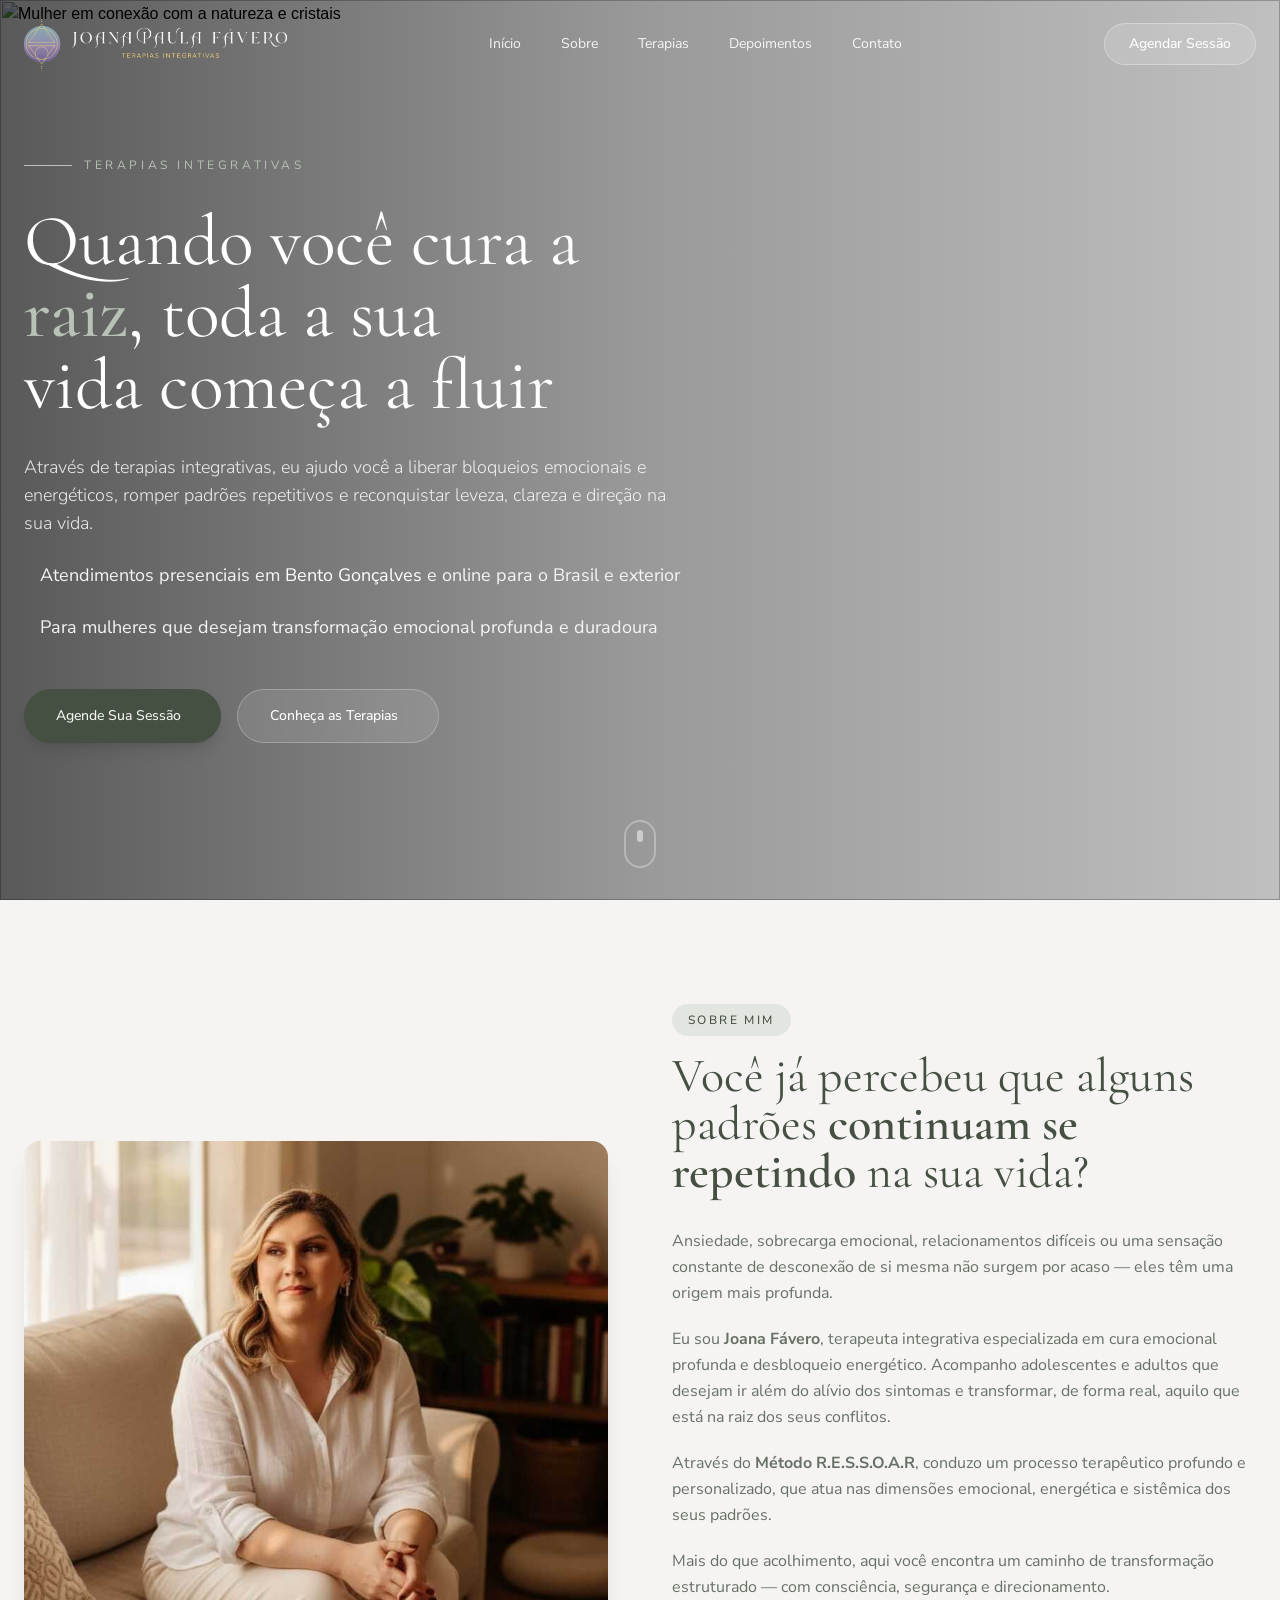
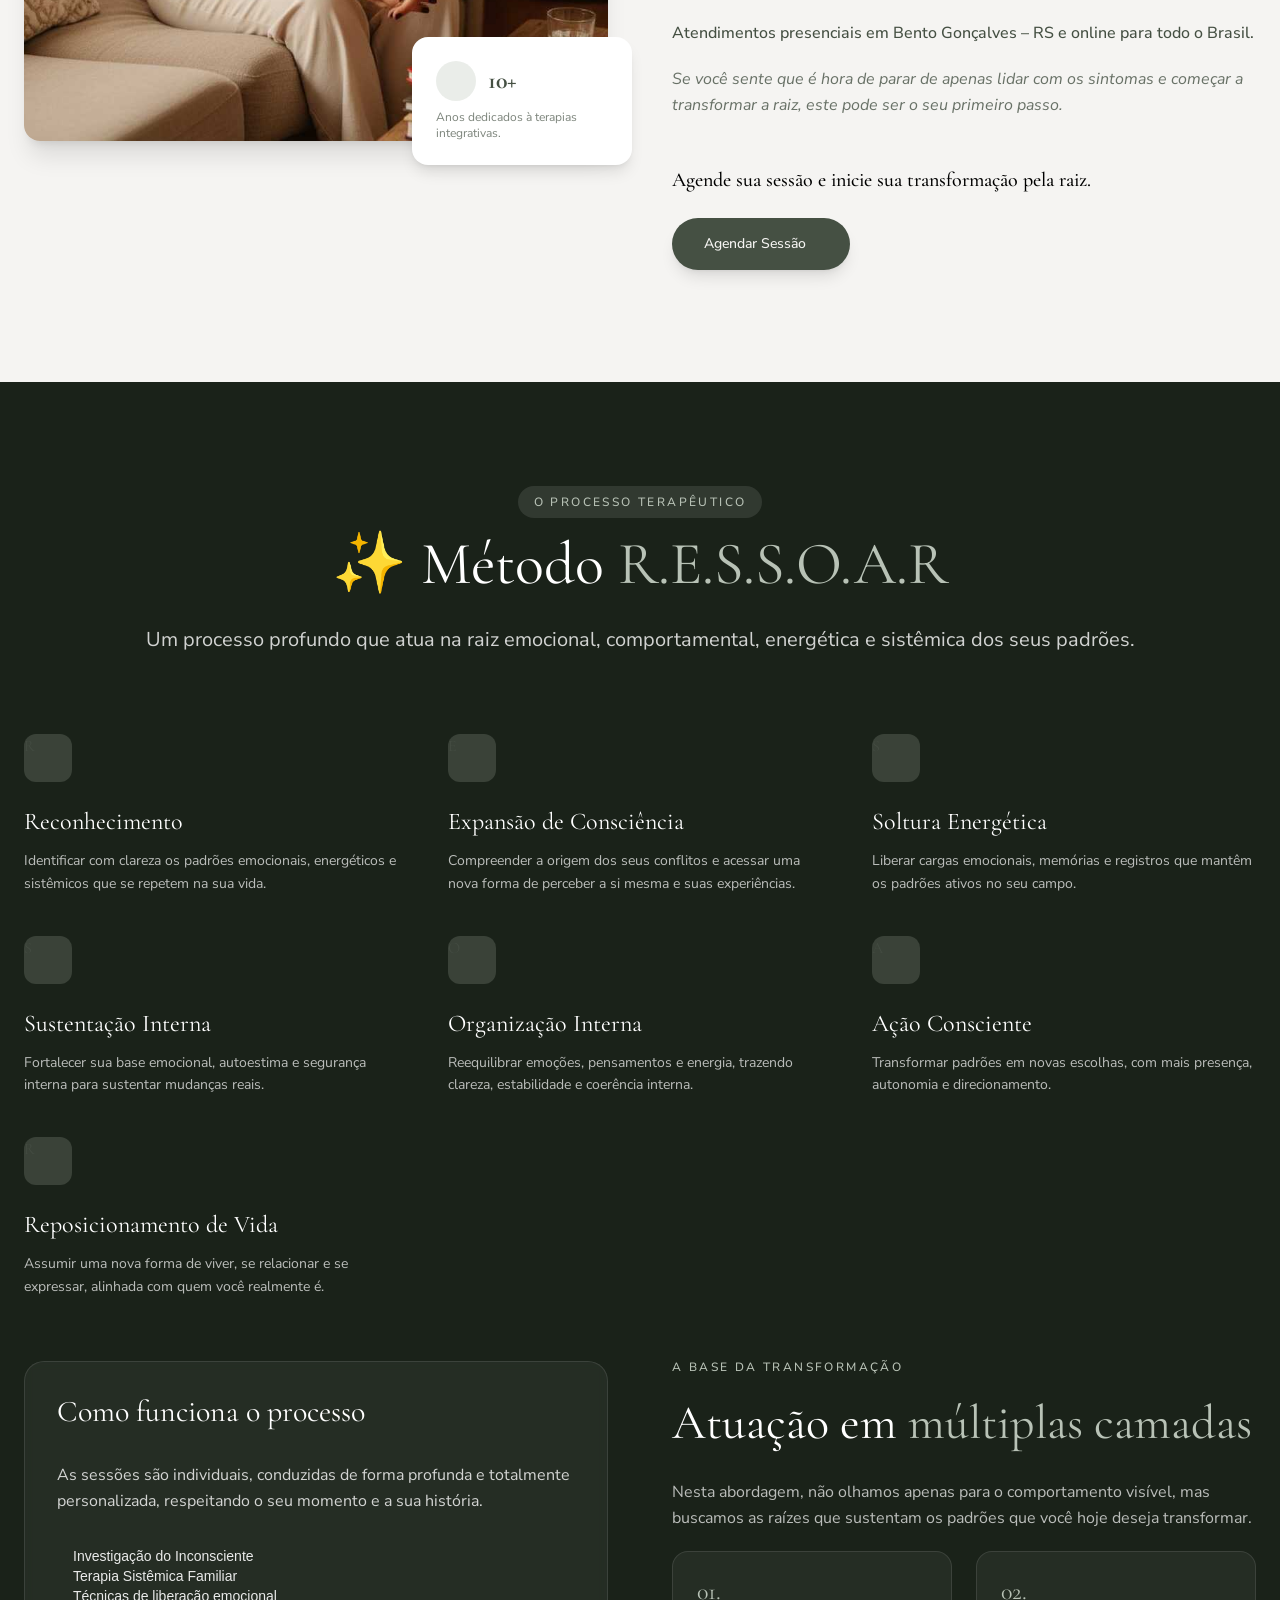
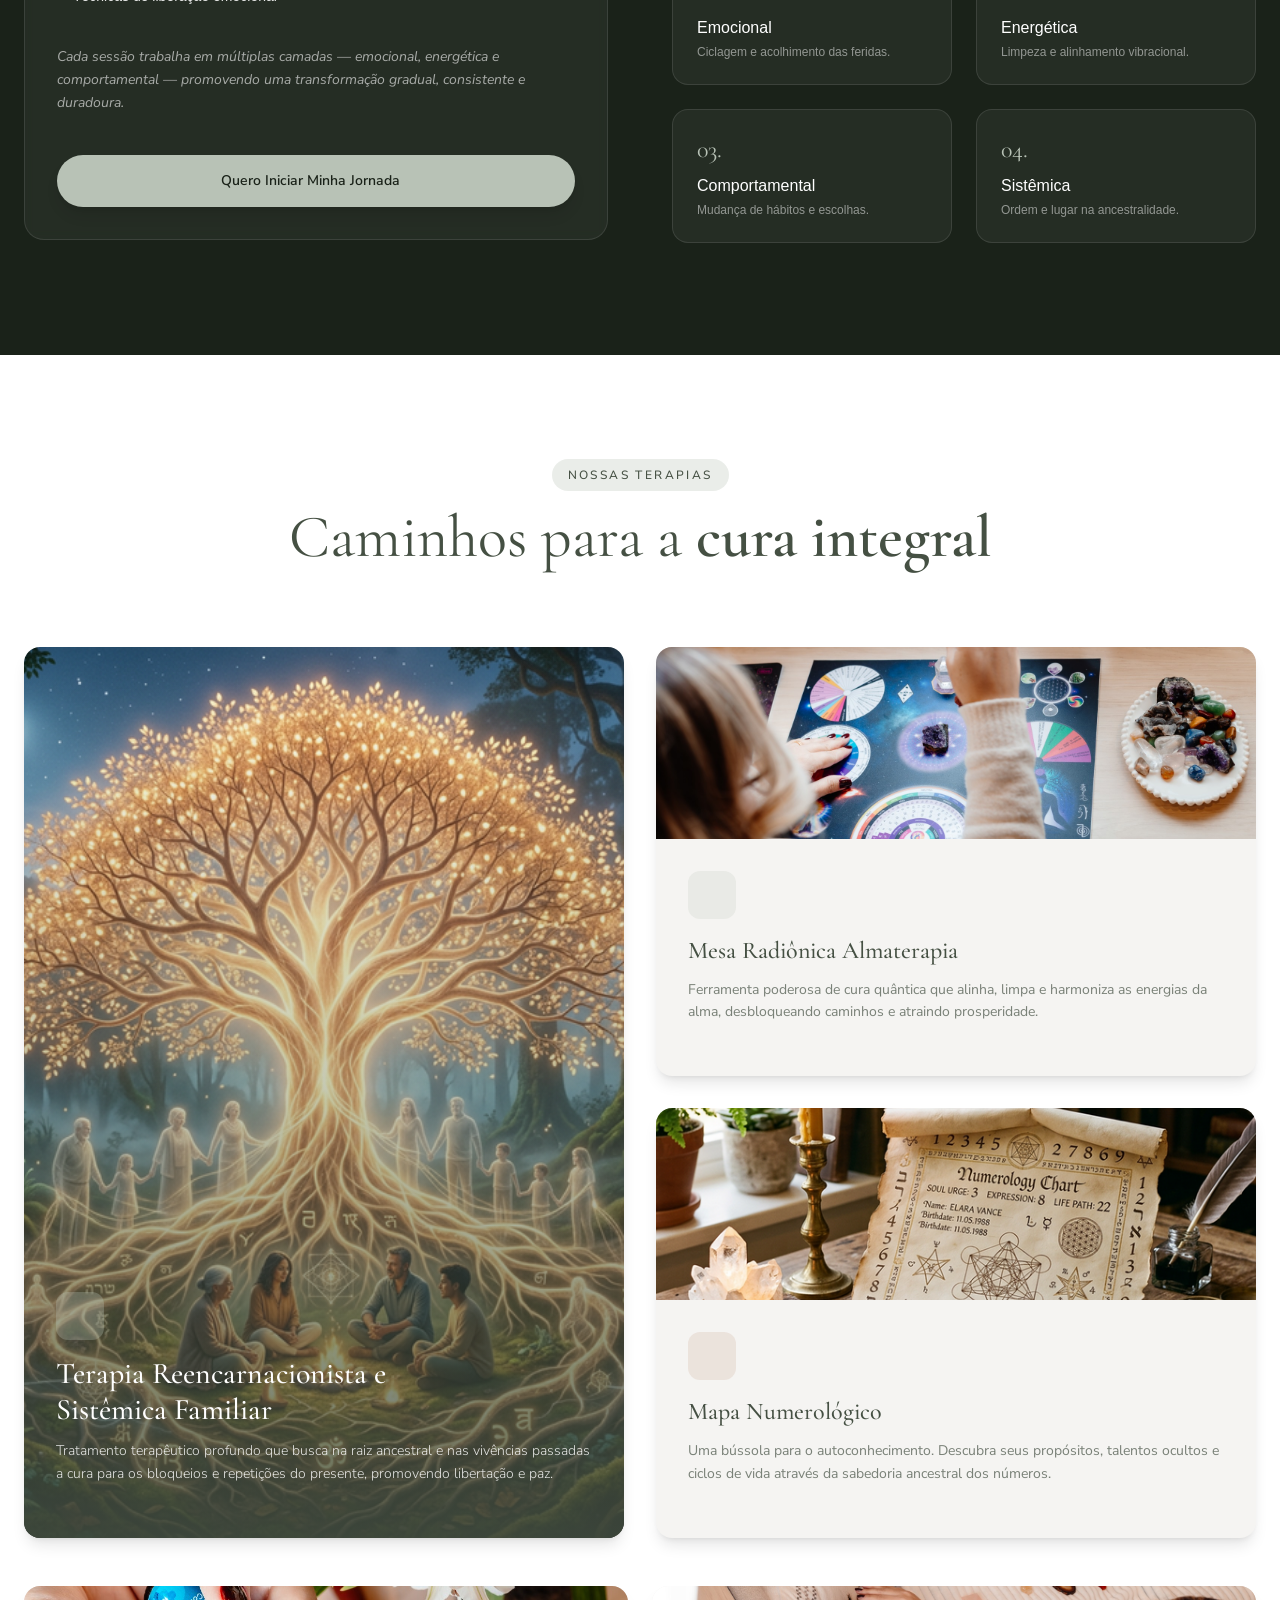
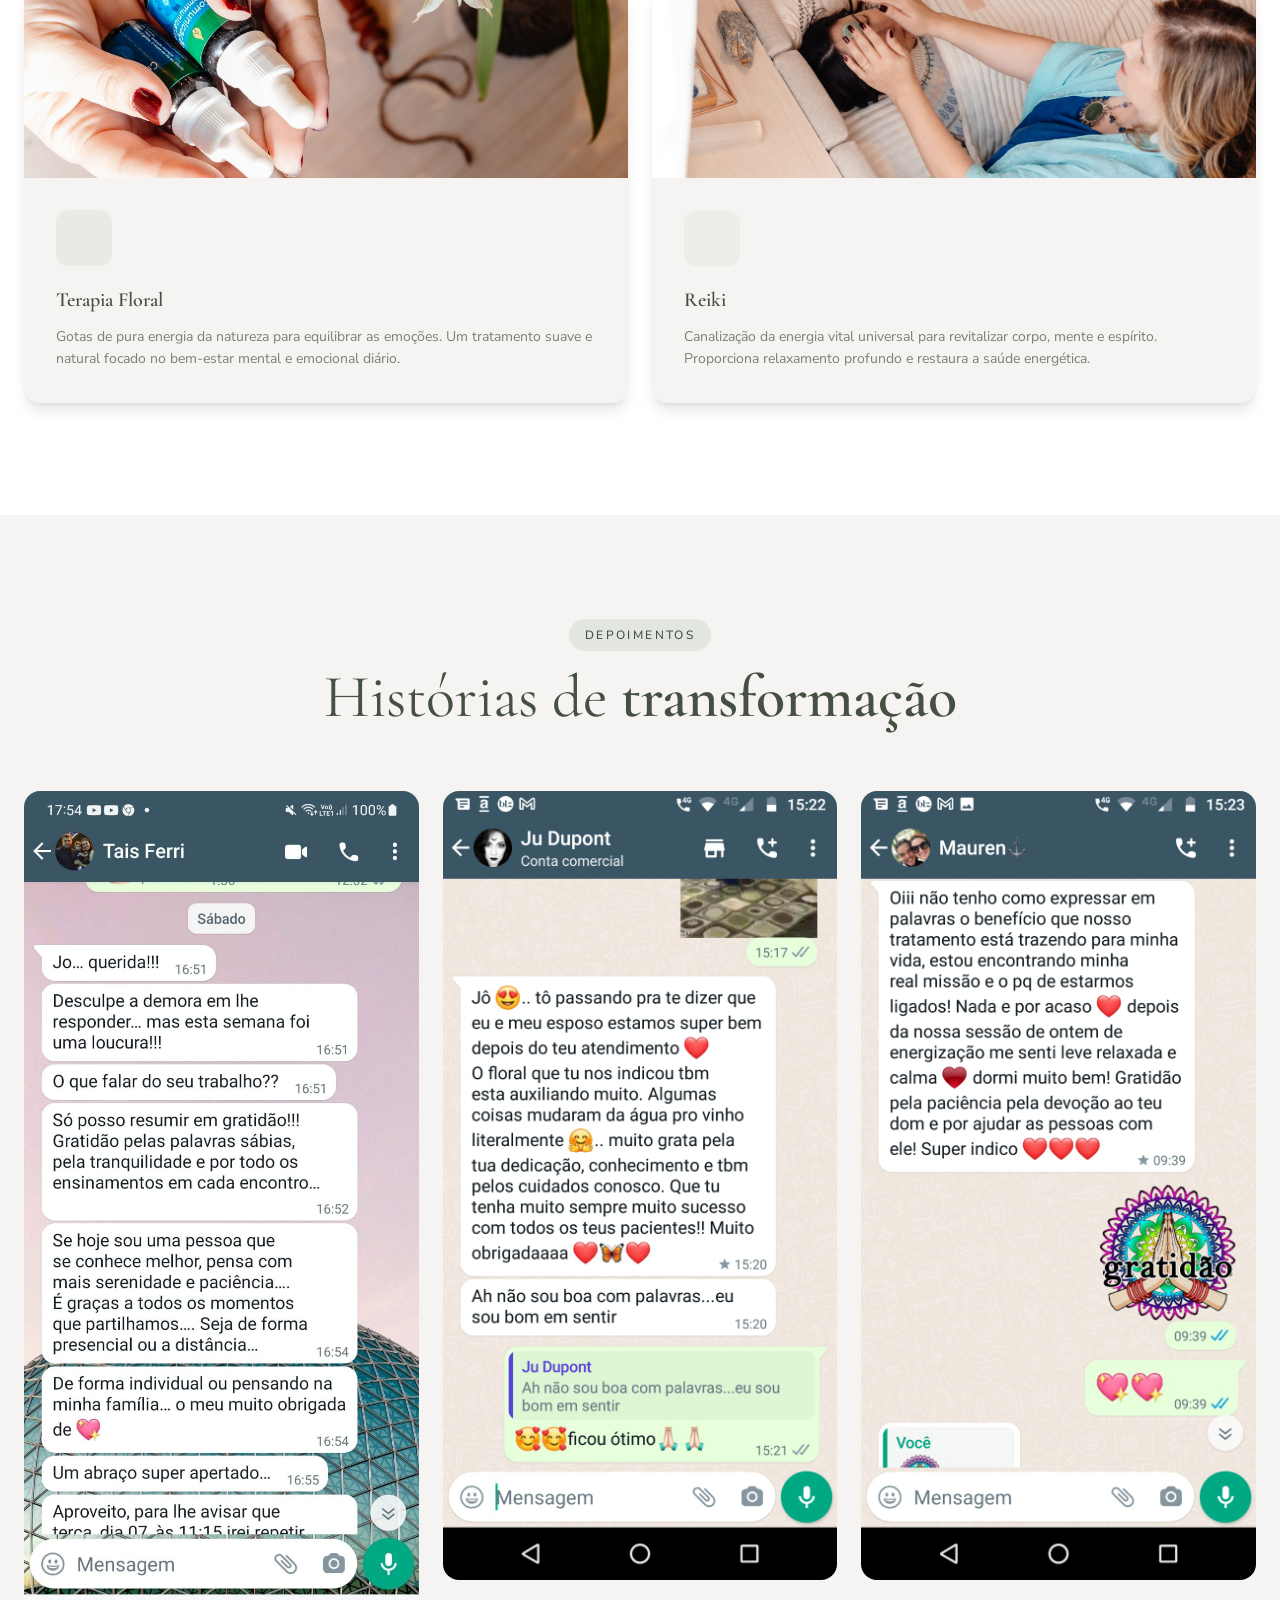
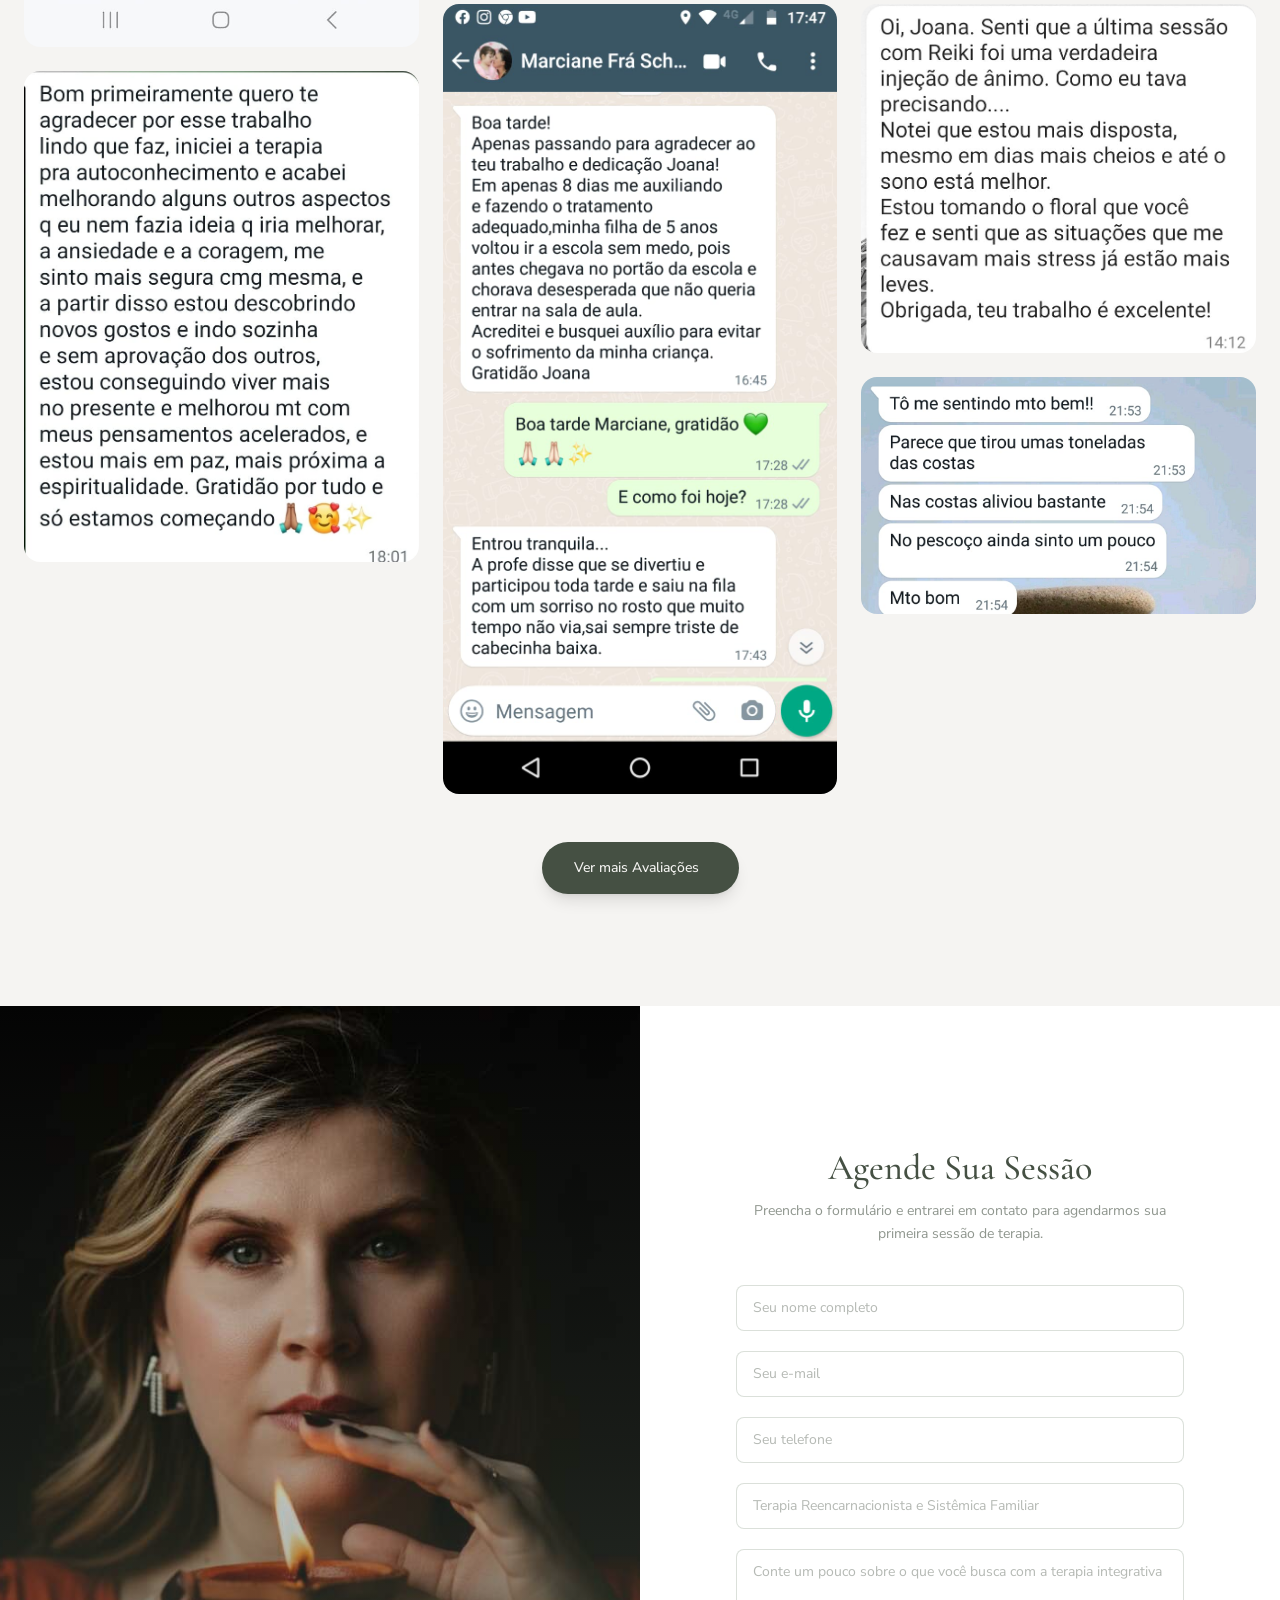
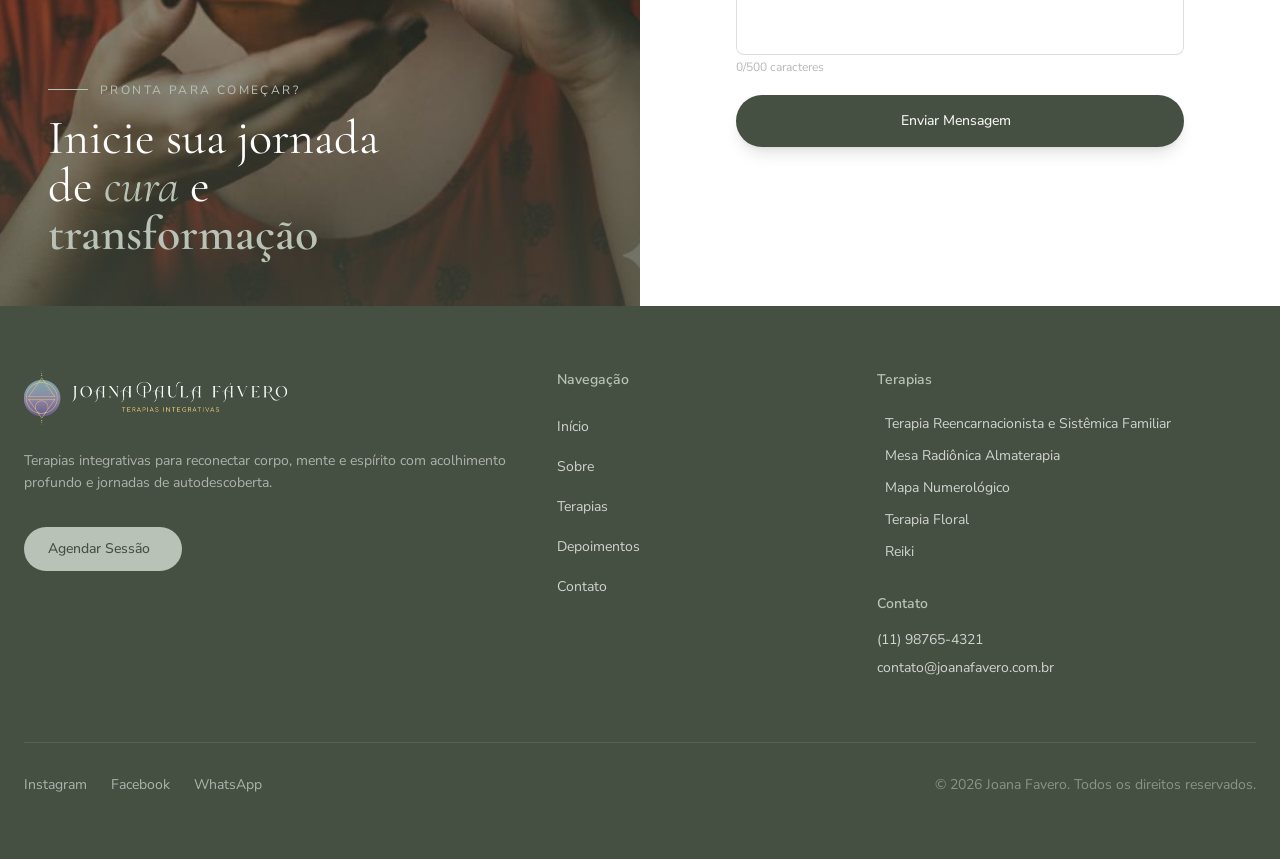
==== commit 8cd35a03: "Adição das páginas de serviços" ====
--- a/index.html
+++ b/index.html
@@ -9,7 +9,7 @@
     </title>
     <meta
       name="description"
-      content="Joana Favero oferece terapias holísticas integrativas: cristalterapia, psicoterapia reencarnacionista, medicina tradicional chinesa, shiatsu com pedras quentes, radiestesia, mesas radiônicas e cura multidimensional arcturiana. Reconecte-se com sua essência e encontre equilíbrio através da natureza e da energia."
+      content="Joana Favero oferece terapias integrativas: cristalterapia, psicoterapia reencarnacionista, medicina tradicional chinesa, shiatsu com pedras quentes, radiestesia, mesas radiônicas e cura multidimensional arcturiana. Reconecte-se com sua essência e encontre equilíbrio através da natureza e da energia."
     />
     <meta
       name="keywords"
@@ -1284,32 +1284,37 @@
               <img src="assets/img/logotipo.png" alt="Joana Fávero Logotipo" class="h-14 md:h-[70px] w-auto" />
             </a>
               <div class="hidden md:flex items-center space-x-10">
-                <button
+                <a
+                  href="#home"
                   class="text-sm font-normal transition-colors cursor-pointer text-white/90 hover:text-sand"
                   style="font-family: &quot;Nunito Sans&quot;, sans-serif"
                 >
-                  Início</button
-                ><button
+                  Início</a
+                ><a
+                  href="#about"
                   class="text-sm font-normal transition-colors cursor-pointer text-white/90 hover:text-sand"
                   style="font-family: &quot;Nunito Sans&quot;, sans-serif"
                 >
-                  Sobre</button
-                ><button
+                  Sobre</a
+                ><a
+                  href="#services"
                   class="text-sm font-normal transition-colors cursor-pointer text-white/90 hover:text-sand"
                   style="font-family: &quot;Nunito Sans&quot;, sans-serif"
                 >
-                  Terapias</button
-                ><button
+                  Terapias</a
+                ><a
+                  href="#testimonials"
                   class="text-sm font-normal transition-colors cursor-pointer text-white/90 hover:text-sand"
                   style="font-family: &quot;Nunito Sans&quot;, sans-serif"
                 >
-                  Depoimentos</button
-                ><button
+                  Depoimentos</a
+                ><a
+                  href="#contact"
                   class="text-sm font-normal transition-colors cursor-pointer text-white/90 hover:text-sand"
                   style="font-family: &quot;Nunito Sans&quot;, sans-serif"
                 >
                   Contato
-                </button>
+                </a>
               </div>
               <button
                 class="hidden md:block px-6 py-2.5 rounded-full text-sm font-medium transition-all whitespace-nowrap cursor-pointer bg-white/15 text-white border border-white/30 hover:bg-white/25 backdrop-blur-sm"
@@ -1428,7 +1433,7 @@
                   class="w-full h-[600px] rounded-2xl overflow-hidden shadow-xl"
                 >
                   <img
-                    alt="Terapeuta Holística"
+                    alt="Terapeuta"
                     class="w-full h-full object-cover object-top"
                     src="assets/img/about.jpeg"
                   />
@@ -1452,7 +1457,7 @@
                     class="text-xs text-forest/70"
                     style="font-family: &quot;Nunito Sans&quot;, sans-serif"
                   >
-                    Anos dedicados à cura holística e energética
+                    Anos dedicados à terapias integrativas.
                   </p>
                 </div>
               </div>
@@ -1723,7 +1728,7 @@
             </div>
             <div class="grid md:grid-cols-2 gap-8 mb-8">
               <!-- Service 1: Big Card -->
-              <div class="md:row-span-2">
+              <a href="terapia-reencarnacionista.html" class="md:row-span-2 block">
                 <div class="relative h-full min-h-[620px] rounded-2xl overflow-hidden shadow-lg hover:shadow-xl transition-all duration-500 group cursor-pointer">
                   <div class="w-full h-full">
                     <img alt="Terapia Reencarnacionista e Sistêmica Familiar" class="w-full h-full object-cover object-top group-hover:scale-105 transition-transform duration-700" src="assets/img/terapia_reencarnacionista.png" />
@@ -1741,10 +1746,10 @@
                     </p>
                   </div>
                 </div>
-              </div>
+              </a>
               
               <!-- Service 2: Horizontal Card -->
-              <div class="bg-cream rounded-2xl overflow-hidden shadow-lg hover:shadow-xl transition-all duration-500 cursor-pointer group">
+              <a href="mesa-radionica.html" class="bg-cream rounded-2xl overflow-hidden shadow-lg hover:shadow-xl transition-all duration-500 cursor-pointer group block">
                 <div class="w-full h-48 overflow-hidden">
                   <img alt="Mesa Radiônica Almaterapia" class="w-full h-full object-cover object-center group-hover:scale-105 transition-transform duration-700" src="assets/img/services/mesa-radionica.jpeg" />
                 </div>
@@ -1759,10 +1764,10 @@
                     Ferramenta poderosa de cura quântica que alinha, limpa e harmoniza as energias da alma, desbloqueando caminhos e atraindo prosperidade.
                   </p>
                 </div>
-              </div>
+              </a>
 
               <!-- Service 3: Horizontal Card -->
-              <div class="bg-cream rounded-2xl overflow-hidden shadow-lg hover:shadow-xl transition-all duration-500 cursor-pointer group">
+              <a href="mapa-numerologico.html" class="bg-cream rounded-2xl overflow-hidden shadow-lg hover:shadow-xl transition-all duration-500 cursor-pointer group block">
                 <div class="w-full h-48 overflow-hidden">
                   <img alt="Mapa Numerológico" class="w-full h-full object-cover object-center group-hover:scale-105 transition-transform duration-700" src="assets/img/mapa_numerologico.png" />
                 </div>
@@ -1777,12 +1782,12 @@
                     Uma bússola para o autoconhecimento. Descubra seus propósitos, talentos ocultos e ciclos de vida através da sabedoria ancestral dos números.
                   </p>
                 </div>
-              </div>
+              </a>
             </div>
 
             <!-- Bottom 2 Services Row -->
             <div class="grid md:grid-cols-2 gap-6 mt-12">
-              <div class="bg-cream rounded-2xl overflow-hidden shadow-lg hover:shadow-xl transition-all duration-500 cursor-pointer group">
+              <a href="terapia-floral.html" class="bg-cream rounded-2xl overflow-hidden shadow-lg hover:shadow-xl transition-all duration-500 cursor-pointer group block">
                   <div class="w-full h-48 overflow-hidden">
                     <img alt="Terapia Floral" class="w-full h-full object-cover object-center group-hover:scale-105 transition-transform duration-700" src="assets/img/services/terapia-floral.jpeg" />
                   </div>
@@ -1797,8 +1802,8 @@
                     Gotas de pura energia da natureza para equilibrar as emoções. Um tratamento suave e natural focado no bem-estar mental e emocional diário.
                   </p>
                 </div>
-              </div>
-              <div class="bg-cream rounded-2xl overflow-hidden shadow-lg hover:shadow-xl transition-all duration-500 cursor-pointer group">
+              </a>
+              <a href="reiki.html" class="bg-cream rounded-2xl overflow-hidden shadow-lg hover:shadow-xl transition-all duration-500 cursor-pointer group block">
                 <div class="w-full h-48 overflow-hidden">
                     <img alt="Reiki" class="w-full h-full object-cover object-center group-hover:scale-105 transition-transform duration-700" src="assets/img/services/reiki.jpeg" />
                   </div>
@@ -1813,7 +1818,7 @@
                     Canalização da energia vital universal para revitalizar corpo, mente e espírito. Proporciona relaxamento profundo e restaura a saúde energética.
                   </p>
                 </div>
-              </div>
+              </a>
             </div>
           </div>
         </section>
@@ -1962,7 +1967,7 @@
                   style="font-family: &quot;Nunito Sans&quot;, sans-serif"
                 >
                   Preencha o formulário e entrarei em contato para agendarmos
-                  sua primeira sessão de terapia holística.
+                  sua primeira sessão de terapia.
                 </p>
                 <form
                   data-readdy-form="true"
@@ -2025,7 +2030,7 @@
                   <div>
                     <textarea
                       name="message"
-                      placeholder="Conte um pouco sobre o que você busca com a terapia holística"
+                      placeholder="Conte um pouco sobre o que você busca com a terapia integrativa"
                       rows="4"
                       maxlength="500"
                       required=""
@@ -2063,7 +2068,7 @@
                   class="text-sm text-cream/60 mb-8 leading-relaxed"
                   style="font-family: &quot;Nunito Sans&quot;, sans-serif"
                 >
-                  Terapias holísticas integrativas para reconectar corpo, mente
+                  Terapias integrativas para reconectar corpo, mente
                   e espírito com acolhimento profundo e jornadas de autodescoberta.
                 </p>
                 <button
@@ -2139,7 +2144,7 @@
                 <ul class="space-y-3 mb-8">
                   <li>
                     <a
-                      href="#services"
+                      href="terapia-reencarnacionista.html"
                       class="text-sm text-cream/80 hover:text-sage transition-colors cursor-pointer flex items-center"
                       style="font-family: &quot;Nunito Sans&quot;, sans-serif"
                       ><i class="ri-leaf-line text-xs text-sage mr-2"></i
@@ -2148,7 +2153,7 @@
                   </li>
                   <li>
                     <a
-                      href="#services"
+                      href="mesa-radionica.html"
                       class="text-sm text-cream/80 hover:text-sage transition-colors cursor-pointer flex items-center"
                       style="font-family: &quot;Nunito Sans&quot;, sans-serif"
                       ><i class="ri-leaf-line text-xs text-sage mr-2"></i
@@ -2157,7 +2162,7 @@
                   </li>
                   <li>
                     <a
-                      href="#services"
+                      href="mapa-numerologico.html"
                       class="text-sm text-cream/80 hover:text-sage transition-colors cursor-pointer flex items-center"
                       style="font-family: &quot;Nunito Sans&quot;, sans-serif"
                       ><i class="ri-leaf-line text-xs text-sage mr-2"></i
@@ -2166,7 +2171,7 @@
                   </li>
                   <li>
                     <a
-                      href="#services"
+                      href="terapia-floral.html"
                       class="text-sm text-cream/80 hover:text-sage transition-colors cursor-pointer flex items-center"
                       style="font-family: &quot;Nunito Sans&quot;, sans-serif"
                       ><i class="ri-leaf-line text-xs text-sage mr-2"></i
@@ -2175,7 +2180,7 @@
                   </li>
                   <li>
                     <a
-                      href="#services"
+                      href="reiki.html"
                       class="text-sm text-cream/80 hover:text-sage transition-colors cursor-pointer flex items-center"
                       style="font-family: &quot;Nunito Sans&quot;, sans-serif"
                       ><i class="ri-leaf-line text-xs text-sage mr-2"></i
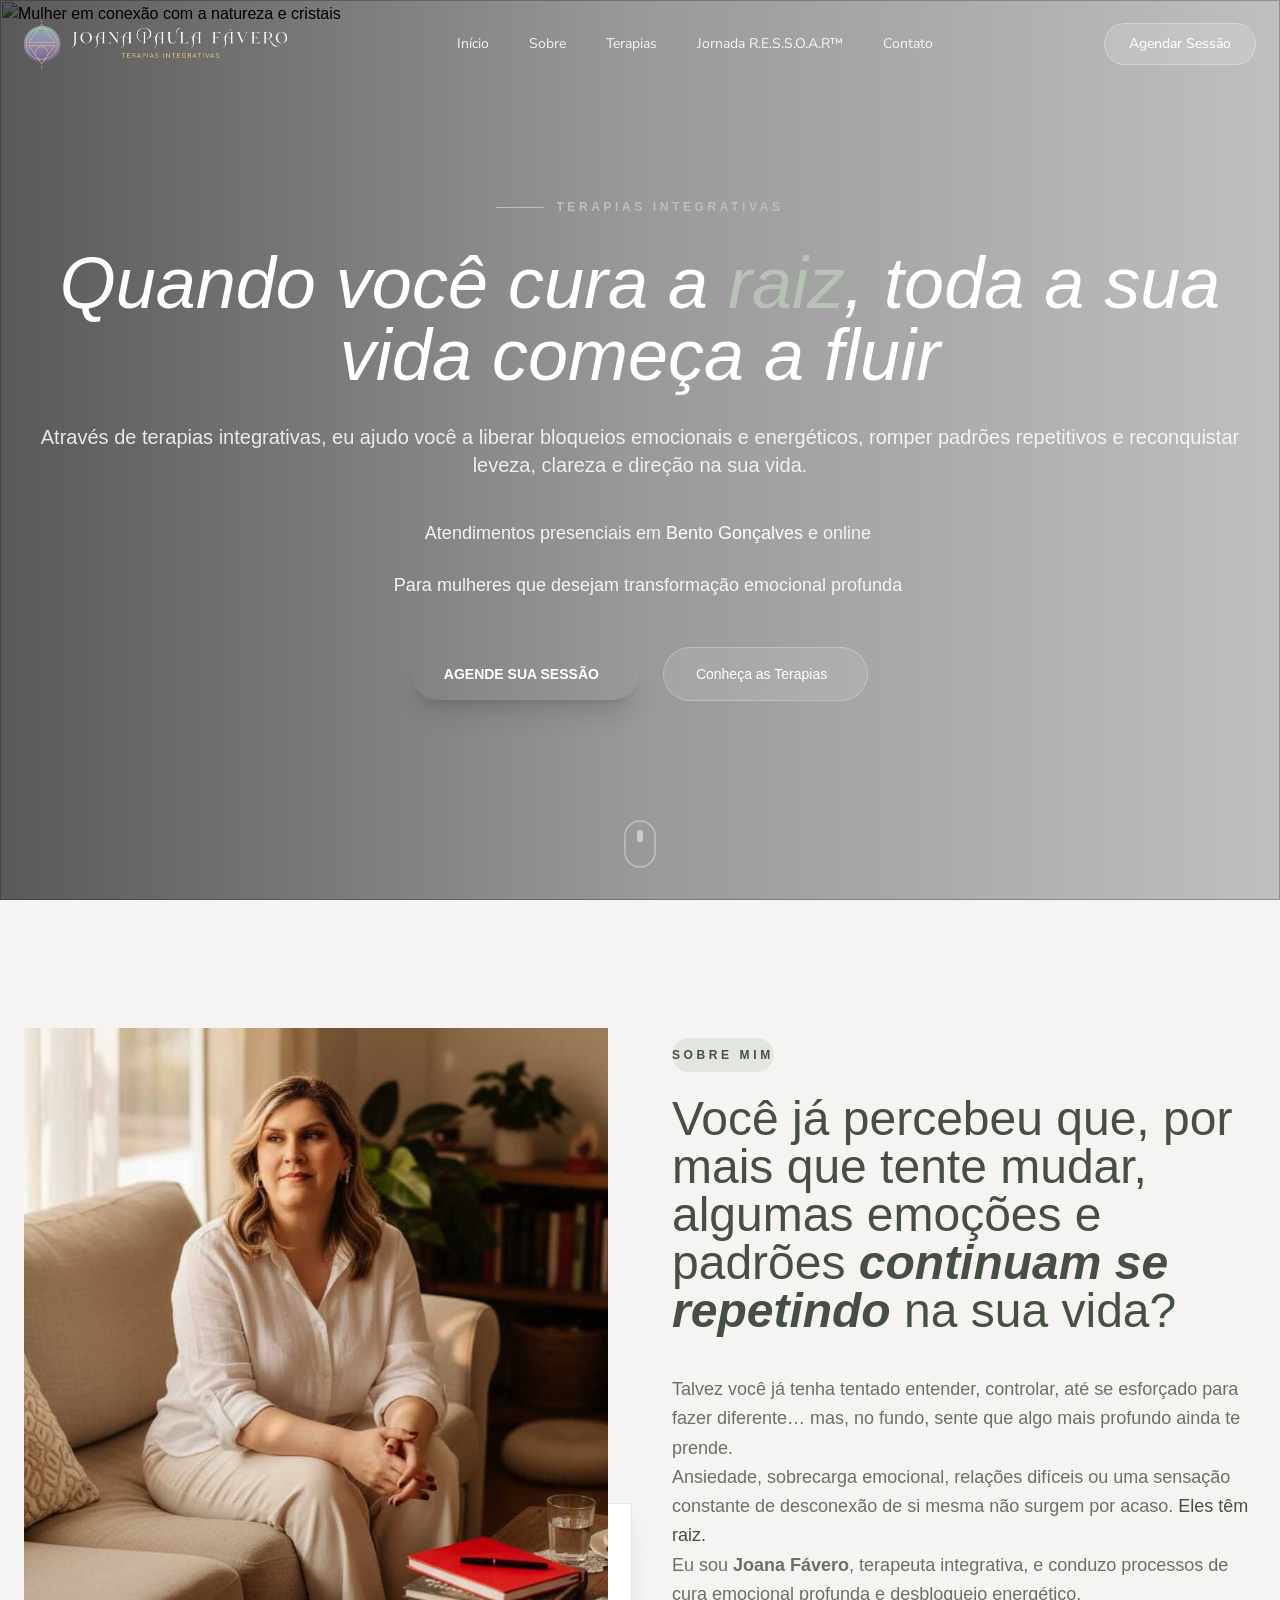
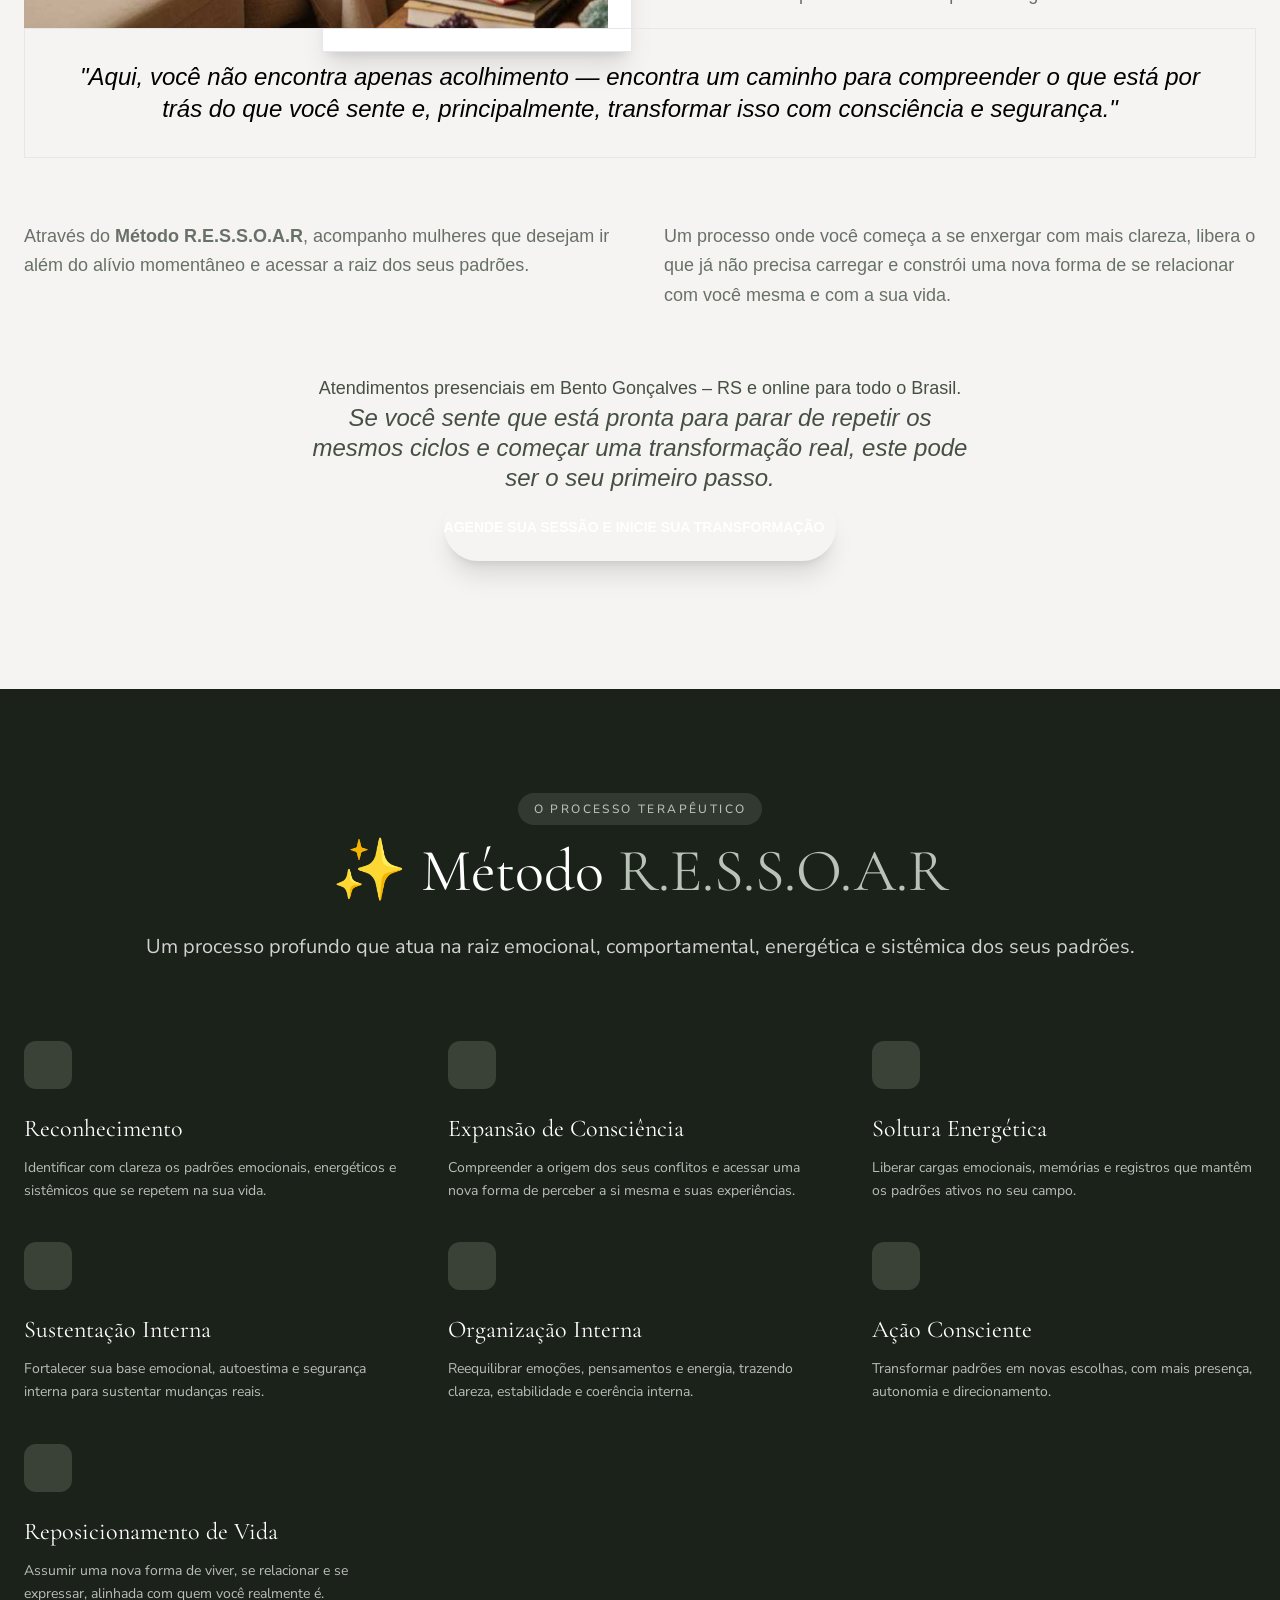
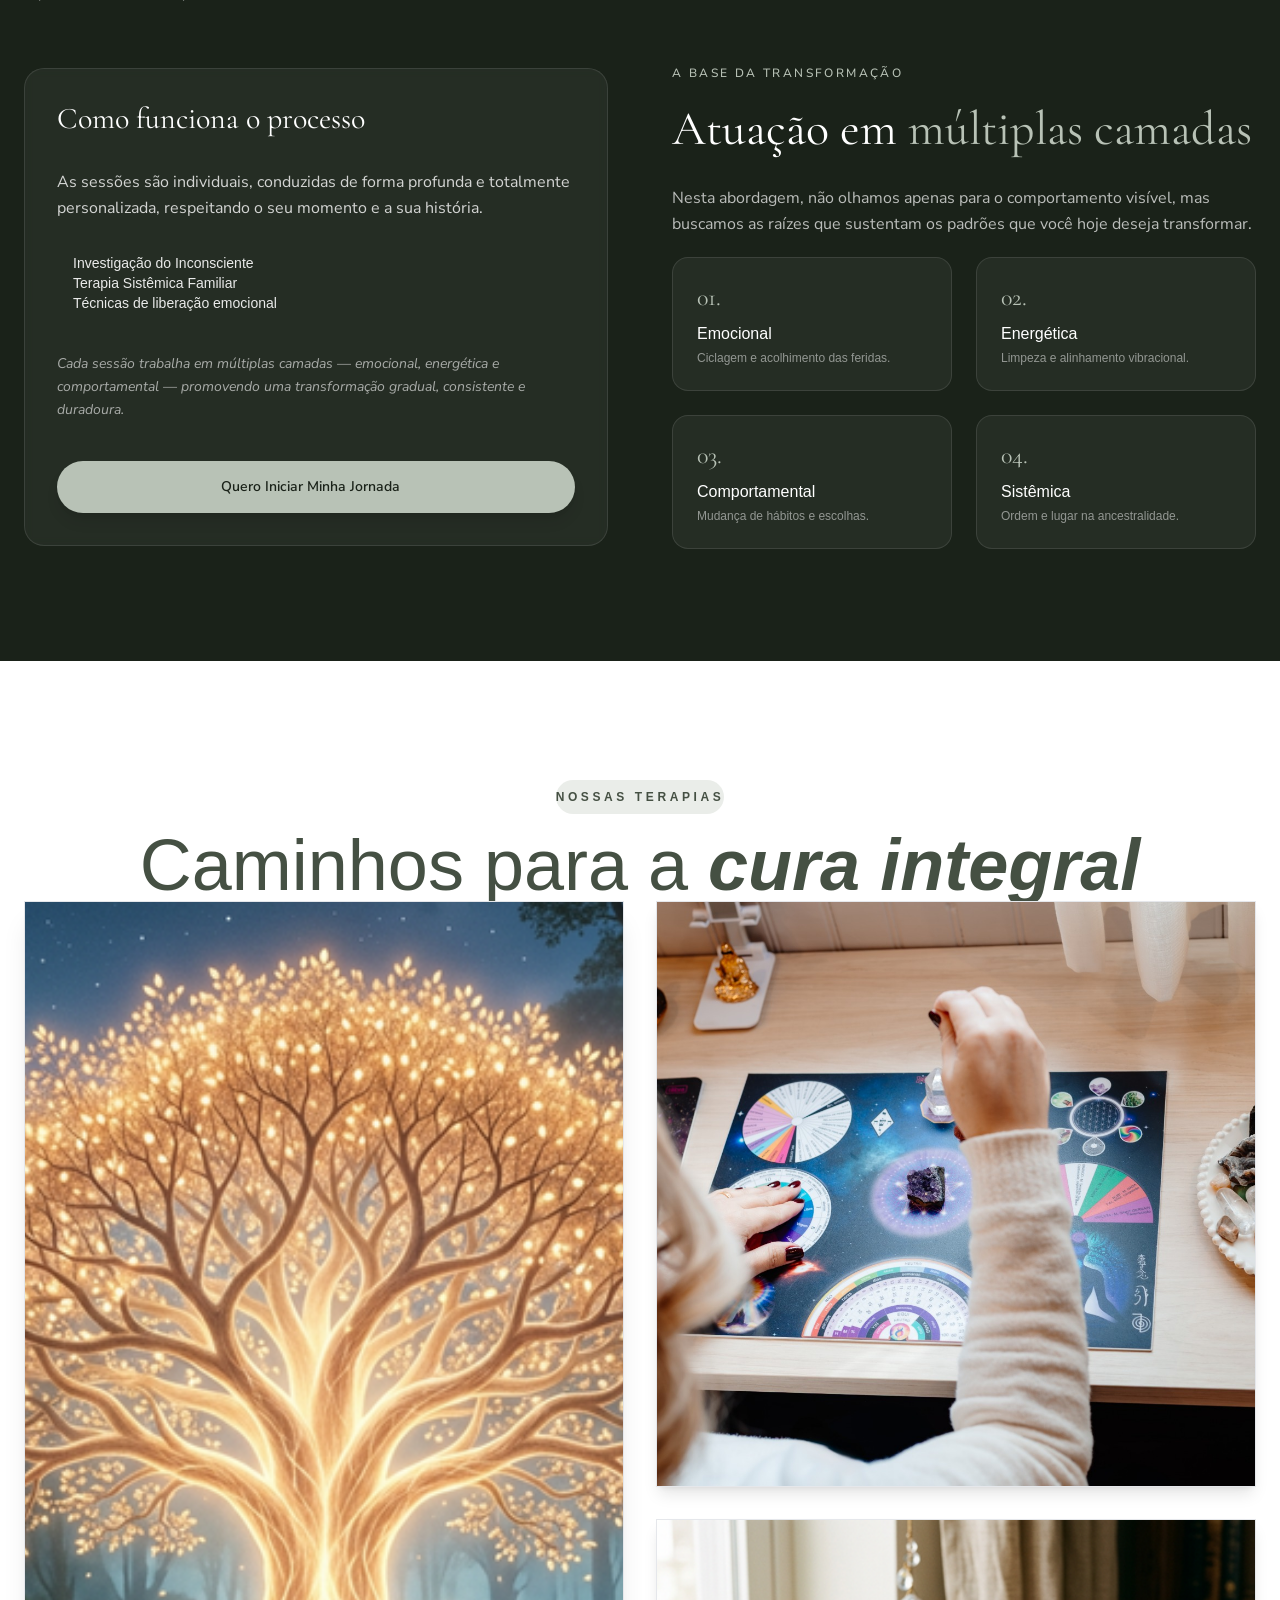
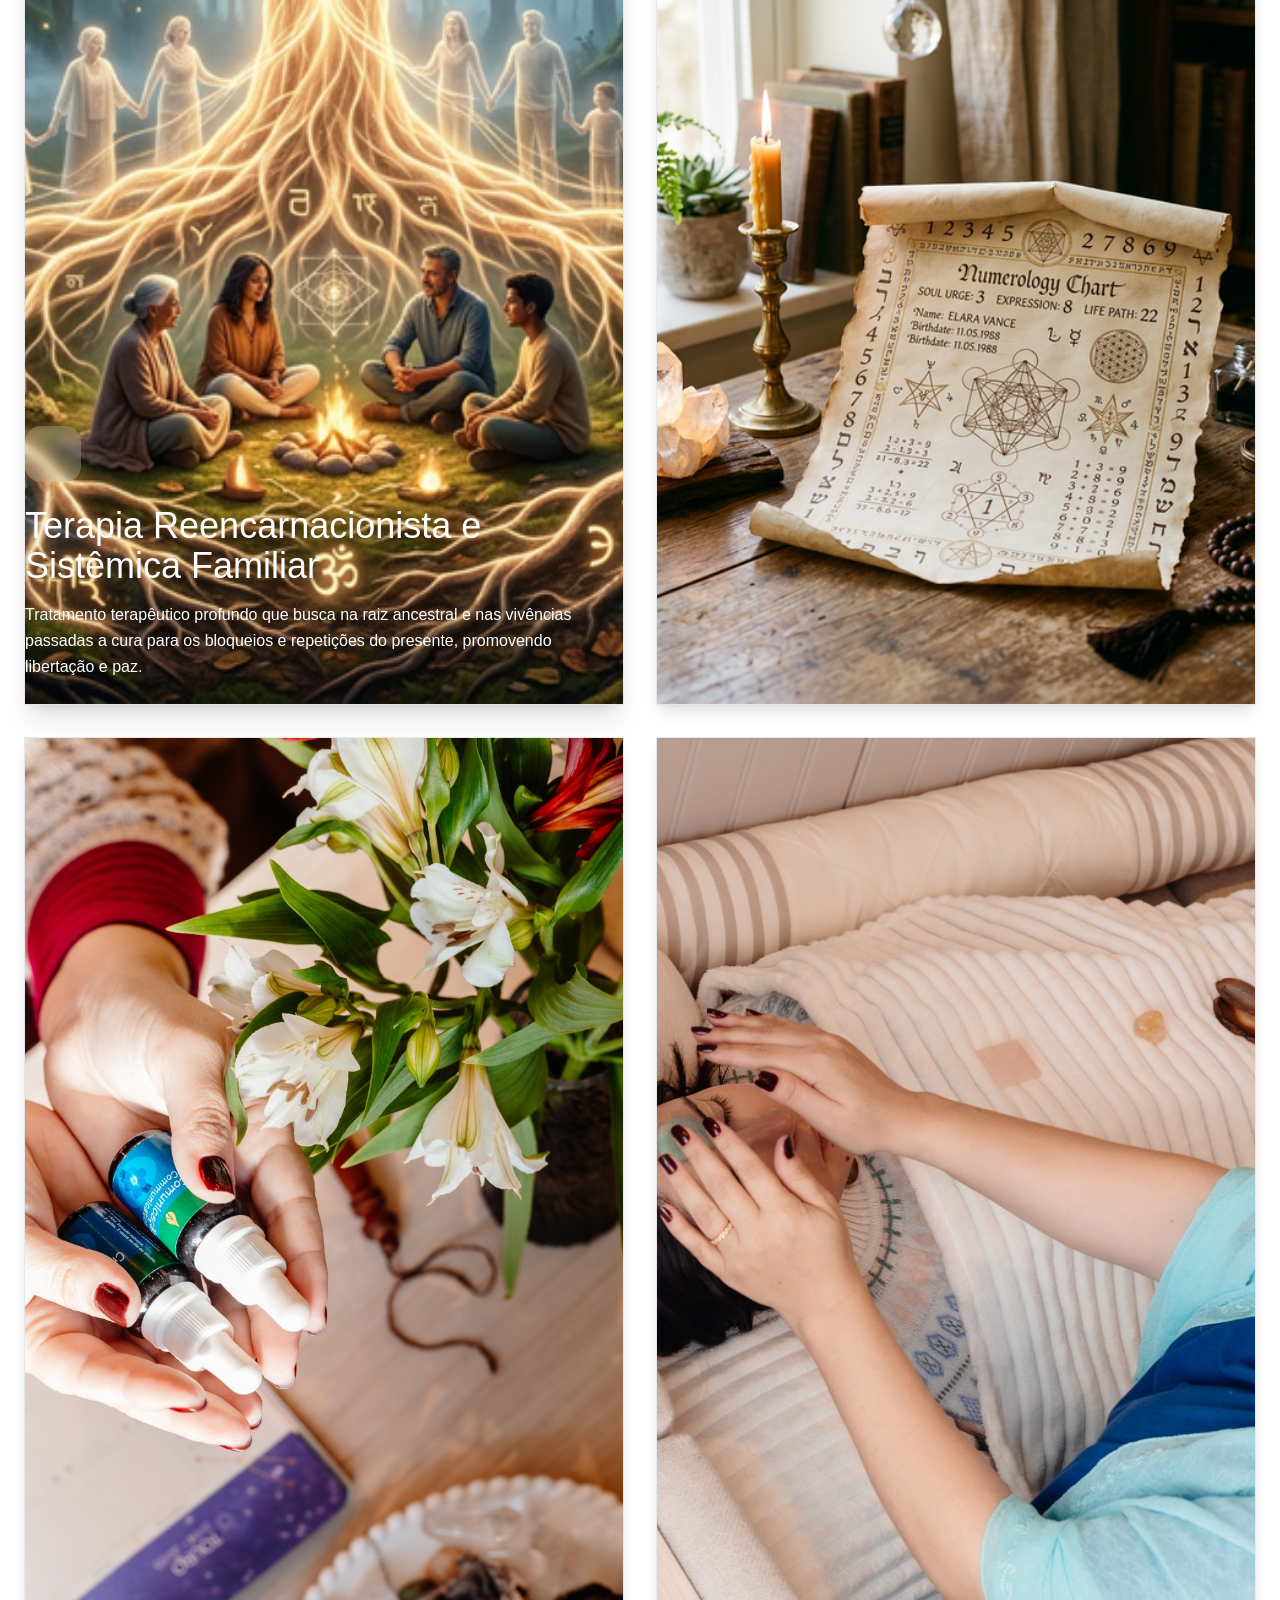
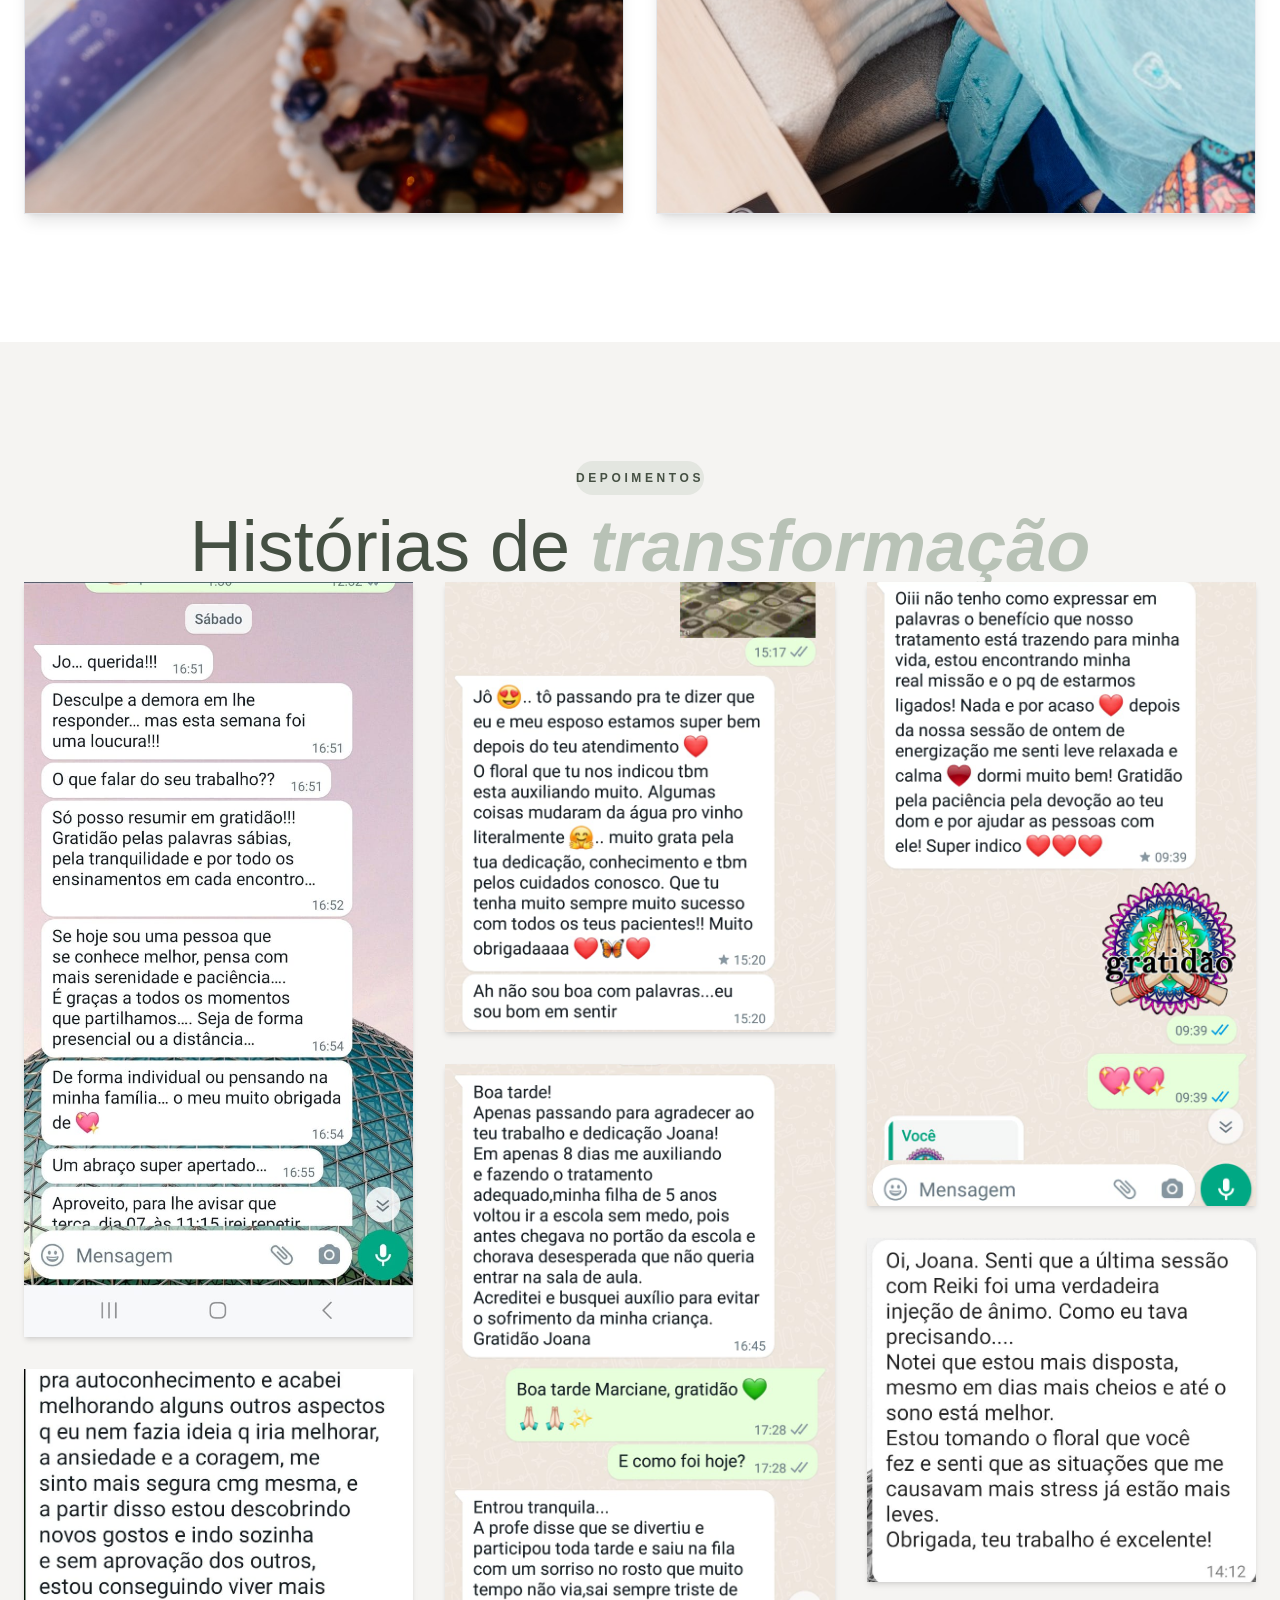
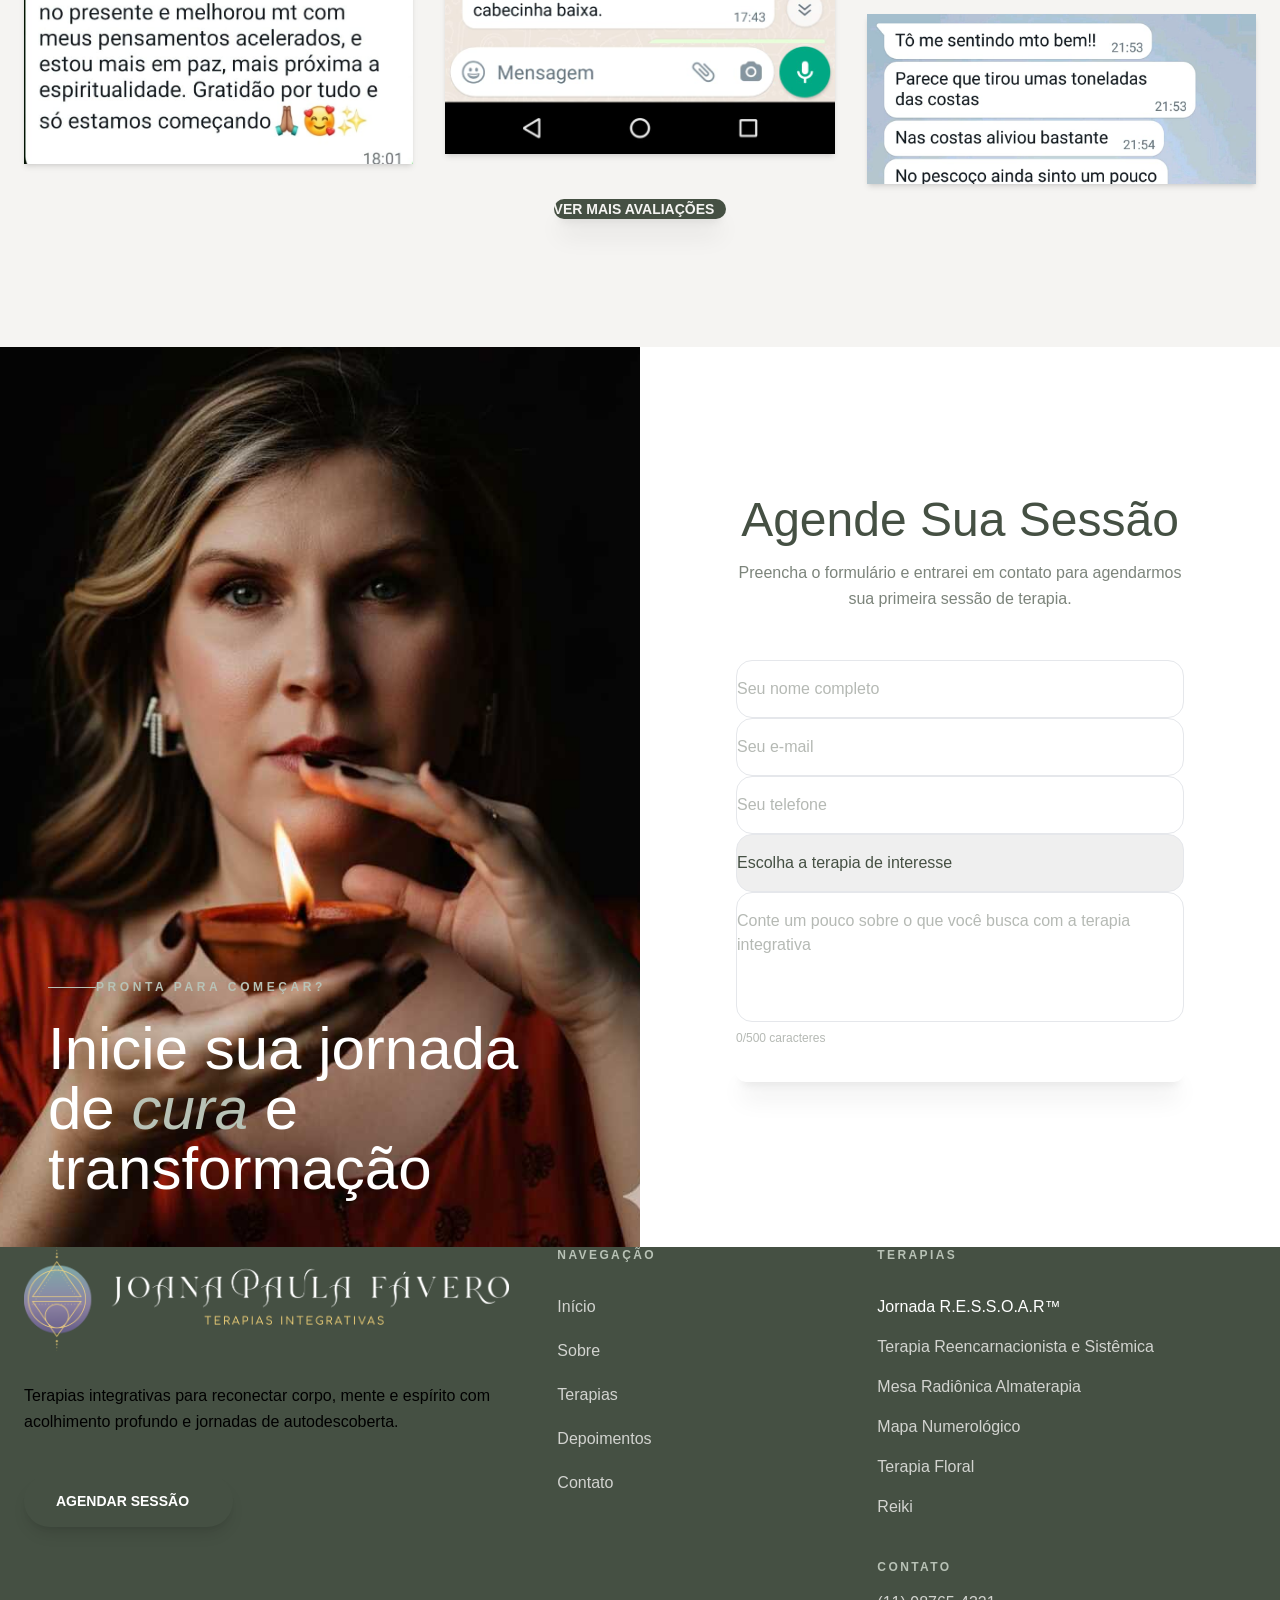
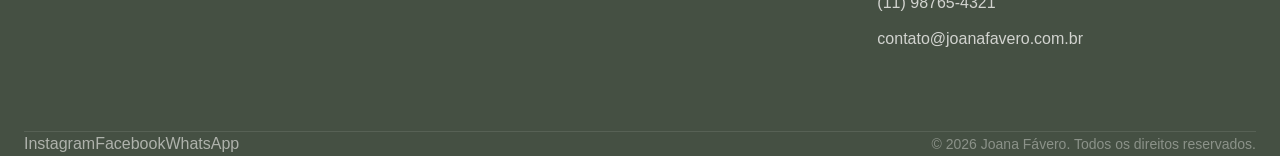
==== commit fb4c4854: "Atualizações de Conteúdo e Inserção da Página Jornada RESSOAR" ====
--- a/index.html
+++ b/index.html
@@ -45,6 +45,75 @@
       name="readdy-project-version"
       content="1050ec8964bfd83d358ac2d9b62e9e3e:c15d9cac4b4088cf686f14bdd694ed85:59e27a327752d43c81beec3b6e49e0bc1c35cfa2e1822d729194cab2aadc3d8ed21dc027156226813c9c84111dcbc75329f425cc9e2ba52b9f9feb1de60cea07"
     />
+    
+    <script src="https://cdn.tailwindcss.com"></script>
+    <script>
+      tailwind.config = {
+        theme: {
+          extend: {
+            colors: {
+              forest: '#455043',
+              sage: '#b8c2b6',
+              cream: '#f5f4f2',
+              sand: '#d2b48c',
+            },
+            fontFamily: {
+              serif: ['"Cormorant Garamond"', 'serif'],
+              sans: ['"Nunito Sans"', 'sans-serif'],
+            },
+            animation: {
+              'fade-up': 'fadeUp 1s ease-out forwards',
+              'fade-in': 'fadeIn 1.5s ease-out forwards',
+              'slow-zoom': 'slowZoom 20s linear infinite alternate',
+            },
+            keyframes: {
+              fadeUp: {
+                '0%': { opacity: '0', transform: 'translateY(30px)' },
+                '100%': { opacity: '1', transform: 'translateY(0)' },
+              },
+              fadeIn: {
+                '0%': { opacity: '0' },
+                '100%': { opacity: '1' },
+              },
+              slowZoom: {
+                '0%': { transform: 'scale(1)' },
+                '100%': { transform: 'scale(1.1)' },
+              }
+            }
+          }
+        }
+      }
+    </script>
+    <style type="text/tailwindcss">
+      @layer base {
+        body { background-color: #f5f4f2; color: #455043; }
+        h1, h2, h3, h4 { font-family: 'Cormorant Garamond', serif; }
+      }
+      @layer utilities {
+        .glass-card {
+          @apply bg-white/40 backdrop-blur-md border border-white/20 shadow-sm;
+        }
+        .text-balance {
+          text-wrap: balance;
+        }
+      }
+    </style>
+    <style>
+      .reveal {
+        opacity: 0;
+        transform: translateY(30px);
+        transition: all 0.8s ease-out;
+      }
+      .reveal.active {
+        opacity: 1;
+        transform: translateY(0);
+      }
+      /* Fallback for hero if animation fails */
+      .animate-fade-up {
+        opacity: 1 !important;
+      }
+    </style>
+
     <link rel="stylesheet" crossorigin="" href="assets/style.css?v=2" />
     <style>
       .container {
@@ -1303,11 +1372,11 @@
                 >
                   Terapias</a
                 ><a
-                  href="#testimonials"
+                  href="jornada-ressoar.html"
                   class="text-sm font-normal transition-colors cursor-pointer text-white/90 hover:text-sand"
                   style="font-family: &quot;Nunito Sans&quot;, sans-serif"
                 >
-                  Depoimentos</a
+                  Jornada R.E.S.S.O.A.R™</a
                 ><a
                   href="#contact"
                   class="text-sm font-normal transition-colors cursor-pointer text-white/90 hover:text-sand"
@@ -1316,29 +1385,39 @@
                   Contato
                 </a>
               </div>
-              <button
-                class="hidden md:block px-6 py-2.5 rounded-full text-sm font-medium transition-all whitespace-nowrap cursor-pointer bg-white/15 text-white border border-white/30 hover:bg-white/25 backdrop-blur-sm"
-                style="font-family: &quot;Nunito Sans&quot;, sans-serif"
-              >
-                Agendar Sessão</button
-              ><button
-                class="md:hidden w-10 h-10 flex items-center justify-center cursor-pointer text-white"
-              >
-                <i class="ri-menu-line text-2xl"></i>
-              </button>
+              <div class="flex items-center space-x-4">
+                <button
+                  class="hidden md:block px-6 py-2.5 rounded-full text-sm font-medium transition-all whitespace-nowrap cursor-pointer bg-white/15 text-white border border-white/30 hover:bg-white/25 backdrop-blur-sm"
+                  style="font-family: &quot;Nunito Sans&quot;, sans-serif"
+                >
+                  Agendar Sessão
+                </button>
+                <button
+                  class="md:hidden w-10 h-10 flex items-center justify-center cursor-pointer text-white z-50"
+                  aria-label="Menu"
+                >
+                  <div class="menu-icon">
+                    <span></span>
+                    <span></span>
+                    <span></span>
+                  </div>
+                </button>
+              </div>
             </div>
           </div>
           
-          <!-- Mobile Menu Container (Hidden by default) -->
-          <div id="mobile-menu" class="md:hidden hidden bg-forest absolute top-full left-0 w-full shadow-lg border-t border-white/10">
-            <div class="px-6 py-4 flex flex-col space-y-4">
-              <a href="#home" class="mobile-link text-white/90 hover:text-sage text-base py-2 transition-colors" style="font-family: &quot;Nunito Sans&quot;, sans-serif">Início</a>
-              <a href="#about" class="mobile-link text-white/90 hover:text-sage text-base py-2 transition-colors" style="font-family: &quot;Nunito Sans&quot;, sans-serif">Sobre</a>
-              <a href="#services" class="mobile-link text-white/90 hover:text-sage text-base py-2 transition-colors" style="font-family: &quot;Nunito Sans&quot;, sans-serif">Terapias</a>
-              <a href="#testimonials" class="mobile-link text-white/90 hover:text-sage text-base py-2 transition-colors" style="font-family: &quot;Nunito Sans&quot;, sans-serif">Depoimentos</a>
-              <a href="#contact" class="mobile-link text-white/90 hover:text-sage text-base py-2 transition-colors" style="font-family: &quot;Nunito Sans&quot;, sans-serif">Contato</a>
-              <a href="#contact" class="mobile-link mt-4 inline-block text-center px-6 py-3 bg-sage text-forest rounded-full text-sm font-medium hover:bg-sage/80 transition-all w-full" style="font-family: &quot;Nunito Sans&quot;, sans-serif">Agendar Sessão</a>
-            </div>
+          <!-- Modern Mobile Menu Overlay -->
+          <div id="mobile-menu" class="mobile-menu-overlay hidden">
+            <nav class="flex flex-col items-center">
+              <a href="#home" class="mobile-link">Início</a>
+              <a href="#about" class="mobile-link">Sobre</a>
+              <a href="#services" class="mobile-link">Terapias</a>
+              <a href="jornada-ressoar.html" class="mobile-link">Jornada R.E.S.S.O.A.R™</a>
+              <a href="#contact" class="mobile-link">Contato</a>
+              <a href="https://wa.me/5511987654321" target="_blank" class="mobile-cta px-8 py-4 bg-sage text-forest rounded-full font-medium mt-8">
+                Agendar Sessão
+              </a>
+            </nav>
           </div>
         </nav>
         <section id="home" class="relative min-h-screen flex items-center">
@@ -1352,66 +1431,45 @@
               class="absolute inset-0 bg-gradient-to-r from-black/65 via-black/40 to-black/25"
             ></div>
           </div>
-          <div class="relative z-10 max-w-7xl mx-auto px-6 py-32 w-full">
-            <div class="max-w-2xl">
-              <div class="flex items-center space-x-3 mb-8">
+          <div class="relative z-10 max-w-7xl mx-auto px-6 py-32 w-full grid lg:grid-cols-1 gap-12 text-center md:text-left">
+            <div class="max-w-3xl animate-fade-up">
+              <div class="flex items-center justify-center md:justify-start space-x-3 mb-8">
                 <div class="w-12 h-[1px] bg-sage"></div>
-                <span
-                  class="text-sage text-xs uppercase tracking-[0.3em]"
-                  style="font-family: &quot;Nunito Sans&quot;, sans-serif"
-                  >Terapias Integrativas</span
-                >
-              </div>
-              <h2
-                class="text-5xl md:text-7xl text-white leading-tight mb-8"
-                style="
-                  font-family: &quot;Cormorant Garamond&quot;, serif;
-                  font-weight: 400;
-                "
-              >
-                Quando você cura a <span style="color: #b8c2b6 !important; font-weight: 500 !important; font-style: normal !important;"
-                  >raiz</span
-                >, toda a sua<br />vida começa a fluir
+                <span class="text-sage text-xs uppercase tracking-[0.3em] font-sans font-semibold">
+                  Terapias Integrativas
+                </span>
+              </div>
+              <h2 class="text-5xl md:text-7xl text-white leading-tight mb-8 font-serif font-light italic">
+                Quando você cura a <span class="text-sage font-medium not-italic">raiz</span>, toda a sua<br class="hidden md:block" />vida começa a fluir
               </h2>
-              <p
-                class="text-base md:text-lg text-white/85 mb-6 leading-relaxed max-w-xl"
-                style="
-                  font-family: &quot;Nunito Sans&quot;, sans-serif;
-                  font-weight: 300;
-                "
-              >
+              <p class="text-base md:text-xl text-white/85 mb-10 leading-relaxed max-w-xl font-sans font-light">
                 Através de terapias integrativas, eu ajudo você a liberar bloqueios emocionais e energéticos, romper padrões repetitivos e reconquistar leveza, clareza e direção na sua vida.
               </p>
+              
               <div class="flex flex-col gap-6 mb-12">
-                <div class="flex items-center gap-4">
+                <div class="flex items-center justify-center md:justify-start gap-4">
                   <i class="ri-map-pin-line text-sage text-2xl"></i>
-                  <p class="text-cream text-base md:text-lg font-light leading-relaxed" style="font-family: &quot;Nunito Sans&quot;, sans-serif;">
-                    Atendimentos presenciais em <span class="font-normal text-white">Bento Gonçalves</span> e online para o Brasil e exterior
+                  <p class="text-cream text-base md:text-lg font-light leading-relaxed font-sans text-left">
+                    Atendimentos presenciais em <span class="font-medium text-white">Bento Gonçalves</span> e online
                   </p>
                 </div>
-                <div class="flex items-center gap-4">
+                <div class="flex items-center justify-center md:justify-start gap-4">
                   <i class="ri-heart-3-line text-sage text-2xl"></i>
-                  <p class="text-cream text-base md:text-lg font-light leading-relaxed" style="font-family: &quot;Nunito Sans&quot;, sans-serif;">
-                    Para mulheres que desejam transformação emocional profunda e duradoura
+                  <p class="text-cream text-base md:text-lg font-light leading-relaxed font-sans text-left">
+                    Para mulheres que desejam transformação emocional profunda
                   </p>
                 </div>
               </div>
-              <div class="flex flex-col sm:flex-row gap-4">
-                <button
-                  class="group px-8 py-4 bg-forest text-cream rounded-full text-sm font-medium hover:bg-forest/90 transition-all inline-flex items-center justify-center space-x-2 whitespace-nowrap cursor-pointer shadow-lg hover:shadow-xl"
-                  style="font-family: &quot;Nunito Sans&quot;, sans-serif"
-                >
-                  <span>Agende Sua Sessão</span
-                  ><i
-                    class="ri-arrow-right-line text-lg group-hover:translate-x-1 transition-transform"
-                  ></i></button
-                ><button
-                  class="px-8 py-4 bg-white/10 text-white border border-white/25 rounded-full text-sm font-medium hover:bg-white/20 transition-all inline-flex items-center justify-center space-x-2 whitespace-nowrap cursor-pointer backdrop-blur-sm"
-                  style="font-family: &quot;Nunito Sans&quot;, sans-serif"
-                >
-                  <span>Conheça as Terapias</span
-                  ><i class="ri-leaf-line text-lg"></i>
-                </button>
+              
+              <div class="flex flex-col sm:flex-row items-center justify-center md:justify-start gap-6">
+                <a href="https://wa.me/5511987654321" target="_blank" class="group px-8 py-4 bg-[#5d6b5b] text-white rounded-full text-sm uppercase tracking-widest font-bold hover:bg-[#6e7d6c] transition-all inline-flex items-center justify-center space-x-2 whitespace-nowrap cursor-pointer shadow-xl">
+                  <span>Agende Sua Sessão</span>
+                  <i class="ri-arrow-right-line text-lg group-hover:translate-x-1 transition-transform"></i>
+                </a>
+                <a href="#services" class="px-8 py-4 bg-white/10 text-white border border-white/25 rounded-full text-sm font-medium hover:bg-white/20 transition-all inline-flex items-center justify-center space-x-2 whitespace-nowrap cursor-pointer backdrop-blur-sm">
+                  <span>Conheça as Terapias</span>
+                  <i class="ri-leaf-line text-lg"></i>
+                </a>
               </div>
             </div>
           </div>
@@ -1425,93 +1483,91 @@
             </div>
           </div>
         </section>
-        <section id="about" class="py-28 bg-cream">
+        <section id="about" class="py-32 bg-cream overflow-hidden">
           <div class="max-w-7xl mx-auto px-6">
-            <div class="grid md:grid-cols-2 gap-16 items-center">
-              <div class="relative">
-                <div
-                  class="w-full h-[600px] rounded-2xl overflow-hidden shadow-xl"
-                >
+            <!-- Grid Top: Image and Intro Bio -->
+            <div class="grid md:grid-cols-2 gap-16 md:gap-24 items-center mb-24">
+              <div class="relative reveal">
+                <div class="w-full h-[600px] rounded-[4rem] overflow-hidden shadow-2xl relative z-10">
                   <img
-                    alt="Terapeuta"
+                    alt="Terapeuta Joana Fávero"
                     class="w-full h-full object-cover object-top"
                     src="assets/img/about.jpeg"
                   />
                 </div>
-                <div
-                  class="absolute -bottom-6 -right-6 bg-white rounded-2xl p-6 shadow-lg max-w-[220px]"
-                >
-                  <div class="flex items-center space-x-3 mb-2">
-                    <div
-                      class="w-10 h-10 flex items-center justify-center bg-sage/30 rounded-full"
-                    >
-                      <i class="ri-sparkling-2-line text-xl text-forest"></i>
+                <div class="absolute -bottom-6 -right-6 bg-white rounded-[2rem] p-8 shadow-xl max-w-[240px] z-20 border border-forest/5">
+                  <div class="flex items-center space-x-4 mb-3">
+                    <div class="w-12 h-12 flex items-center justify-center bg-sage/20 rounded-full">
+                      <i class="ri-sparkling-2-line text-2xl text-forest"></i>
                     </div>
-                    <span
-                      class="text-2xl font-bold text-forest"
-                      style="font-family: &quot;Cormorant Garamond&quot;, serif"
-                      >10+</span
-                    >
+                    <span class="text-3xl font-bold text-forest font-serif">10+</span>
                   </div>
-                  <p
-                    class="text-xs text-forest/70"
-                    style="font-family: &quot;Nunito Sans&quot;, sans-serif"
-                  >
+                  <p class="text-sm text-forest/70 font-sans leading-relaxed">
                     Anos dedicados à terapias integrativas.
                   </p>
                 </div>
-              </div>
-              <div>
-                <div class="inline-block mb-6">
-                  <span
-                    class="text-xs uppercase tracking-[0.2em] text-forest font-medium bg-sage/30 px-4 py-2 rounded-full"
-                    style="font-family: &quot;Nunito Sans&quot;, sans-serif"
-                    >Sobre Mim</span
-                  >
-                </div>
-                <h2
-                  class="text-4xl md:text-5xl text-forest leading-tight mb-8"
-                  style="
-                    font-family: &quot;Cormorant Garamond&quot;, serif;
-                    font-weight: 400;
-                  "
-                >
-                  Você já percebeu que alguns padrões <span style="color: #455043 !important; font-weight: 600 !important; font-style: normal !important;">continuam se repetindo</span> na sua vida?
+                <div class="absolute -top-10 -left-10 w-64 h-64 bg-sage/20 rounded-full blur-[80px] -z-10"></div>
+              </div>
+              
+              <div class="reveal" style="transition-delay: 200ms;">
+                <div class="inline-block mb-8">
+                  <span class="text-xs uppercase tracking-[0.3em] text-forest font-bold bg-sage/30 px-5 py-2.5 rounded-full font-sans">
+                    Sobre Mim
+                  </span>
+                </div>
+                <h2 class="text-4xl md:text-5xl text-forest leading-tight mb-10 font-serif font-light">
+                  Você já percebeu que, por mais que tente mudar, algumas emoções e padrões <span class="font-semibold italic">continuam se repetindo</span> na sua vida?
                 </h2>
-                <div
-                  class="space-y-5 text-base text-forest/80 leading-relaxed"
-                  style="font-family: &quot;Nunito Sans&quot;, sans-serif"
-                >
+                <div class="space-y-6 text-lg text-forest/80 leading-relaxed font-sans font-light">
                   <p>
-                    Ansiedade, sobrecarga emocional, relacionamentos difíceis ou uma sensação constante de desconexão de si mesma não surgem por acaso — eles têm uma origem mais profunda.
+                    Talvez você já tenha tentado entender, controlar, até se esforçado para fazer diferente… mas, no fundo, sente que algo mais profundo ainda te prende.
                   </p>
                   <p>
-                    Eu sou <strong>Joana Fávero</strong>, terapeuta integrativa especializada em cura emocional profunda e desbloqueio energético. Acompanho adolescentes e adultos que desejam ir além do alívio dos sintomas e transformar, de forma real, aquilo que está na raiz dos seus conflitos.
+                    Ansiedade, sobrecarga emocional, relações difíceis ou uma sensação constante de desconexão de si mesma não surgem por acaso. <strong class="text-forest font-medium">Eles têm raiz.</strong>
                   </p>
                   <p>
-                    Através do <strong>Método R.E.S.S.O.A.R</strong>, conduzo um processo terapêutico profundo e personalizado, que atua nas dimensões emocional, energética e sistêmica dos seus padrões.
+                    Eu sou <strong class="font-semibold">Joana Fávero</strong>, terapeuta integrativa, e conduzo processos de cura emocional profunda e desbloqueio energético.
                   </p>
+                </div>
+              </div>
+            </div>
+
+            <!-- Bottom Section: Method and CTA -->
+            <div class="reveal max-w-5xl mx-auto" style="transition-delay: 300ms;">
+              <div class="p-8 md:p-12 bg-sage/10 rounded-[3rem] border border-sage/20 mb-16 shadow-sm">
+                <p class="text-xl md:text-2xl text-forest/90 italic font-serif leading-relaxed text-center">
+                  "Aqui, você não encontra apenas acolhimento — encontra um caminho para compreender o que está por trás do que você sente e, principalmente, transformar isso com consciência e segurança."
+                </p>
+              </div>
+
+              <div class="grid md:grid-cols-2 gap-12 mb-16">
+                <div class="space-y-6 text-lg text-forest/80 leading-relaxed font-sans font-light">
                   <p>
-                    Mais do que acolhimento, aqui você encontra um caminho de transformação estruturado — com consciência, segurança e direcionamento.
+                    Através do <strong class="font-semibold">Método R.E.S.S.O.A.R</strong>, acompanho mulheres que desejam ir além do alívio momentâneo e acessar a raiz dos seus padrões.
                   </p>
-                  <p class="font-medium text-forest">
-                    Atendimentos presenciais em Bento Gonçalves – RS e online para todo o Brasil.
+                </div>
+                <div class="space-y-6 text-lg text-forest/80 leading-relaxed font-sans font-light">
+                  <p>
+                    Um processo onde você começa a se enxergar com mais clareza, libera o que já não precisa carregar e constrói uma nova forma de se relacionar com você mesma e com a sua vida.
                   </p>
-                  <p class="italic text-sage-dark">
-                    Se você sente que é hora de parar de apenas lidar com os sintomas e começar a transformar a raiz, este pode ser o seu primeiro passo.
+                </div>
+              </div>
+
+              <div class="flex flex-col items-center text-center space-y-10">
+                <p class="font-medium text-forest text-lg">
+                  Atendimentos presenciais em Bento Gonçalves – RS e online para todo o Brasil.
+                </p>
+                
+                <div class="w-24 h-[1px] bg-sage/30"></div>
+
+                <div class="space-y-8">
+                  <p class="text-forest text-2xl md:text-3xl font-light leading-tight font-serif italic max-w-2xl mx-auto">
+                    Se você sente que está pronta para parar de repetir os mesmos ciclos e começar uma transformação real, este pode ser o seu primeiro passo.
                   </p>
-                </div>
-                <div class="mt-12 flex flex-col items-start gap-6">
-                  <p class="text-forest/90 text-lg md:text-xl font-medium max-w-md leading-tight" style="font-family: &quot;Cormorant Garamond&quot;, serif;">
-                    Agende sua sessão e inicie sua transformação pela raiz.
-                  </p>
-                  <button
-                    class="group px-8 py-4 bg-forest text-cream rounded-full text-sm font-medium hover:bg-forest/90 transition-all inline-flex items-center justify-center space-x-3 whitespace-nowrap cursor-pointer shadow-lg hover:shadow-xl"
-                    style="font-family: &quot;Nunito Sans&quot;, sans-serif"
-                  >
-                    <span>Agendar Sessão</span>
-                    <i class="ri-arrow-right-line text-lg group-hover:translate-x-1 transition-transform"></i>
-                  </button>
+                  <a href="https://wa.me/5511987654321" target="_blank" class="group px-12 py-6 bg-[#485346] text-white rounded-full text-sm font-bold tracking-widest uppercase hover:bg-[#5d6b5b] transition-all inline-flex items-center justify-center space-x-3 whitespace-nowrap cursor-pointer shadow-xl">
+                    <span>Agende sua sessão e inicie sua transformação</span>
+                    <i class="ri-arrow-right-line text-xl group-hover:translate-x-2 transition-transform"></i>
+                  </a>
                 </div>
               </div>
             </div>
@@ -1521,10 +1577,10 @@
         <section id="metodo" class="py-28" style="background-color: #1a2219 !important; color: #ffffff !important; overflow: hidden; position: relative;">
           <!-- Decorações em background -->
           <div class="absolute top-0 right-0 w-[500px] h-[500px] rounded-full -translate-y-1/2 translate-x-1/2 blur-3xl opacity-30" style="background-color: #b8c2b6 !important;"></div>
-          <div class="absolute bottom-0 left-0 w-[500px] h-[500px] rounded-full translate-y-1/2 -translate-x-1/2 blur-3xl opacity-30" style="background-color: #b8c2b6 !important;"></div>
+          <!-- <div class="absolute bottom-0 left-0 w-[500px] h-[500px] rounded-full translate-y-1/2 -translate-x-1/2 blur-3xl opacity-30" style="background-color: #b8c2b6 !important;"></div> -->
           
           <div class="max-w-7xl mx-auto px-6 relative z-10">
-            <div class="text-center mb-20">
+            <div class="text-center mb-20 reveal">
               <div class="inline-block mb-6">
                 <span class="text-xs uppercase tracking-[0.2em] font-medium px-4 py-2 rounded-full" style="font-family: 'Nunito Sans', sans-serif; color: #b8c2b6 !important; background-color: rgba(255,255,255,0.1) !important;">O Processo Terapêutico</span>
               </div>
@@ -1538,8 +1594,8 @@
 
             <div class="grid md:grid-cols-2 lg:grid-cols-3" style="gap: 40px;">
               <!-- Item R -->
-              <div class="relative group">
-                <div class="text-7xl md:text-8xl font-serif absolute -top-6 -left-2 transition-colors duration-500 pointer-events-none" style="font-family: 'Cormorant Garamond', serif; color: rgba(255,255,255,0.05) !important;">R</div>
+              <div class="relative group reveal">
+                
                 <div class="relative">
                   <div class="w-12 h-12 flex items-center justify-center rounded-xl mb-6 transform group-hover:-translate-y-1 transition-all duration-300" style="background-color: rgba(184, 194, 182, 0.2) !important;">
                     <i class="ri-search-eye-line text-2xl" style="color: #b8c2b6 !important;"></i>
@@ -1550,8 +1606,8 @@
               </div>
 
               <!-- Item E -->
-              <div class="relative group">
-                <div class="text-7xl md:text-8xl font-serif absolute -top-6 -left-2 transition-colors duration-500 pointer-events-none" style="font-family: 'Cormorant Garamond', serif; color: rgba(255,255,255,0.05) !important;">E</div>
+              <div class="relative group reveal" style="transition-delay: 100ms;">
+                
                 <div class="relative">
                   <div class="w-12 h-12 flex items-center justify-center rounded-xl mb-6 transform group-hover:-translate-y-1 transition-all duration-300" style="background-color: rgba(184, 194, 182, 0.2) !important;">
                     <i class="ri-lightbulb-line text-2xl" style="color: #b8c2b6 !important;"></i>
@@ -1562,8 +1618,8 @@
               </div>
 
               <!-- Item S (1) -->
-              <div class="relative group">
-                <div class="text-7xl md:text-8xl font-serif absolute -top-6 -left-2 transition-colors duration-500 pointer-events-none" style="font-family: 'Cormorant Garamond', serif; color: rgba(255,255,255,0.05) !important;">S</div>
+              <div class="relative group reveal" style="transition-delay: 200ms;">
+                
                 <div class="relative">
                   <div class="w-12 h-12 flex items-center justify-center rounded-xl mb-6 transform group-hover:-translate-y-1 transition-all duration-300" style="background-color: rgba(184, 194, 182, 0.2) !important;">
                     <i class="ri-refresh-line text-2xl" style="color: #b8c2b6 !important;"></i>
@@ -1574,8 +1630,8 @@
               </div>
 
               <!-- Item S (2) -->
-              <div class="relative group">
-                <div class="text-7xl md:text-8xl font-serif absolute -top-6 -left-2 transition-colors duration-500 pointer-events-none" style="font-family: 'Cormorant Garamond', serif; color: rgba(255,255,255,0.05) !important;">S</div>
+              <div class="relative group reveal" style="transition-delay: 300ms;">
+                
                 <div class="relative">
                   <div class="w-12 h-12 flex items-center justify-center rounded-xl mb-6 transform group-hover:-translate-y-1 transition-all duration-300" style="background-color: rgba(184, 194, 182, 0.2) !important;">
                     <i class="ri-shield-user-line text-2xl" style="color: #b8c2b6 !important;"></i>
@@ -1586,8 +1642,8 @@
               </div>
 
               <!-- Item O -->
-              <div class="relative group">
-                <div class="text-7xl md:text-8xl font-serif absolute -top-6 -left-2 transition-colors duration-500 pointer-events-none" style="font-family: 'Cormorant Garamond', serif; color: rgba(255,255,255,0.05) !important;">O</div>
+              <div class="relative group reveal" style="transition-delay: 400ms;">
+                
                 <div class="relative">
                   <div class="w-12 h-12 flex items-center justify-center rounded-xl mb-6 transform group-hover:-translate-y-1 transition-all duration-300" style="background-color: rgba(184, 194, 182, 0.2) !important;">
                     <i class="ri-node-tree text-2xl" style="color: #b8c2b6 !important;"></i>
@@ -1598,8 +1654,8 @@
               </div>
 
               <!-- Item A -->
-              <div class="relative group">
-                <div class="text-7xl md:text-8xl font-serif absolute -top-6 -left-2 transition-colors duration-500 pointer-events-none" style="font-family: 'Cormorant Garamond', serif; color: rgba(255,255,255,0.05) !important;">A</div>
+              <div class="relative group reveal" style="transition-delay: 500ms;">
+                
                 <div class="relative">
                   <div class="w-12 h-12 flex items-center justify-center rounded-xl mb-6 transform group-hover:-translate-y-1 transition-all duration-300" style="background-color: rgba(184, 194, 182, 0.2) !important;">
                     <i class="ri-focus-3-line text-2xl" style="color: #b8c2b6 !important;"></i>
@@ -1610,9 +1666,9 @@
               </div>
 
               <!-- Item R (Final) -->
-              <div class="relative group lg:col-start-2">
+              <div class="relative group lg:col-start-2 reveal" style="transition-delay: 600ms;">
                 <div class="">
-                  <div class="text-7xl md:text-8xl font-serif absolute -top-6 -left-2 transition-colors duration-500 pointer-events-none" style="font-family: 'Cormorant Garamond', serif; color: rgba(255,255,255,0.05) !important;">R</div>
+                  
                   <div class="relative">
                     <div class="w-12 h-12 flex items-center justify-center rounded-xl mb-6 transform group-hover:-translate-y-1 transition-all duration-300" style="background-color: rgba(184, 194, 182, 0.2) !important;">
                       <i class="ri-compass-line text-2xl" style="color: #b8c2b6 !important;"></i>
@@ -1627,7 +1683,7 @@
             <!-- Como Funciona -->
             <div class="mt-32 pt-24" style="margin-top: 60px;">
               <div class="grid md:grid-cols-2 gap-16 items-center">
-                <div class="order-2 md:order-1">
+                <div class="order-2 md:order-1 reveal">
                   <div class="p-8 md:p-12 rounded-3xl backdrop-blur-sm relative overflow-hidden group" style="background-color: rgba(255,255,255,0.05) !important; border: 1px solid rgba(255,255,255,0.1) !important; border-radius: 20px;">
                     <div class="absolute top-0 right-0 w-32 h-32 rounded-full blur-2xl -translate-y-1/2 translate-x-1/2 transition-all" style="background-color: rgba(184, 194, 182, 0.1) !important;"></div>
                     
@@ -1655,17 +1711,14 @@
                       Cada sessão trabalha em múltiplas camadas — emocional, energética e comportamental — promovendo uma transformação gradual, consistente e duradoura.
                     </p>
 
-                    <button
-                      class="group w-full px-8 py-4 rounded-full text-sm font-semibold hover:bg-white transition-all inline-flex items-center justify-center space-x-3 shadow-lg"
-                      style="font-family: 'Nunito Sans', sans-serif; background-color: #b8c2b6 !important; color: #1a2219 !important;"
-                    >
+                    <button class="group w-full px-8 py-4 rounded-full text-sm font-semibold hover:bg-white transition-all inline-flex items-center justify-center space-x-3 shadow-lg" style="font-family: 'Nunito Sans', sans-serif; background-color: #b8c2b6 !important; color: #1a2219 !important;">
                       <span>Quero Iniciar Minha Jornada</span>
                       <i class="ri-arrow-right-line text-lg group-hover:translate-x-1 transition-transform"></i>
                     </button>
                   </div>
                 </div>
 
-                <div class="order-1 md:order-2">
+                <div class="order-1 md:order-2 reveal" style="transition-delay: 200ms;">
                   <div class="inline-block mb-6">
                     <span class="text-xs uppercase tracking-[0.2em] font-medium" style="font-family: 'Nunito Sans', sans-serif; color: #b8c2b6 !important;">A Base da Transformação</span>
                   </div>
@@ -1704,44 +1757,35 @@
             </div>
           </div>
         </section>
-        <section id="services" class="py-28 bg-white">
+        <section id="services" class="py-32 bg-white overflow-hidden">
           <div class="max-w-7xl mx-auto px-6">
-            <div class="text-center mb-20">
+            <div class="text-center mb-24 reveal">
               <div class="inline-block mb-6">
-                <span
-                  class="text-xs uppercase tracking-[0.2em] text-forest font-medium bg-sage/30 px-4 py-2 rounded-full"
-                  style="font-family: &quot;Nunito Sans&quot;, sans-serif"
-                  >Nossas Terapias</span
-                >
-              </div>
-              <h2
-                class="text-4xl md:text-6xl text-forest leading-tight"
-                style="
-                  font-family: &quot;Cormorant Garamond&quot;, serif;
-                  font-weight: 400;
-                "
-              >
-                Caminhos para a<span style="color: #455043 !important; font-weight: 600 !important; font-style: normal !important;">
-                  cura integral</span
-                >
+                <span class="text-xs uppercase tracking-[0.3em] text-forest font-bold bg-sage/30 px-5 py-2.5 rounded-full font-sans">
+                  Nossas Terapias
+                </span>
+              </div>
+              <h2 class="text-5xl md:text-7xl text-forest leading-tight font-serif font-light">
+                Caminhos para a <span class="font-semibold italic">cura integral</span>
               </h2>
             </div>
+
             <div class="grid md:grid-cols-2 gap-8 mb-8">
               <!-- Service 1: Big Card -->
-              <a href="terapia-reencarnacionista.html" class="md:row-span-2 block">
-                <div class="relative h-full min-h-[620px] rounded-2xl overflow-hidden shadow-lg hover:shadow-xl transition-all duration-500 group cursor-pointer">
+              <a href="terapia-reencarnacionista.html" class="md:row-span-2 block reveal">
+                <div class="relative h-full min-h-[620px] rounded-[3rem] overflow-hidden shadow-xl hover:shadow-2xl transition-all duration-700 group cursor-pointer border border-forest/5">
                   <div class="w-full h-full">
-                    <img alt="Terapia Reencarnacionista e Sistêmica Familiar" class="w-full h-full object-cover object-top group-hover:scale-105 transition-transform duration-700" src="assets/img/terapia_reencarnacionista.png" />
+                    <img alt="Terapia Reencarnacionista e Sistêmica Familiar" class="w-full h-full object-cover object-top group-hover:scale-110 transition-transform duration-[1.5s]" src="assets/img/terapia_reencarnacionista.png" />
                   </div>
-                  <div class="absolute inset-0 bg-gradient-to-t from-forest/85 via-forest/30 to-transparent"></div>
-                  <div class="absolute bottom-0 left-0 right-0 p-8 text-white">
-                    <div class="w-12 h-12 flex items-center justify-center bg-sage/30 rounded-xl mb-4">
-                      <i class="ri-leaf-line text-2xl text-cream"></i>
+                  <div class="absolute inset-0 bg-gradient-to-t from-forest/90 via-forest/40 to-transparent"></div>
+                  <div class="absolute bottom-0 left-0 right-0 p-10 md:p-12 text-white transform translate-y-4 group-hover:translate-y-0 transition-transform duration-500">
+                    <div class="w-14 h-14 flex items-center justify-center bg-sage/30 backdrop-blur-sm rounded-2xl mb-6">
+                      <i class="ri-leaf-line text-3xl text-white"></i>
                     </div>
-                    <h3 class="text-3xl mb-3" style="font-family: &quot;Cormorant Garamond&quot;, serif; font-weight: 500;">
+                    <h3 class="text-3xl md:text-4xl mb-4 font-serif font-medium leading-tight">
                       Terapia Reencarnacionista e<br>Sistêmica Familiar
                     </h3>
-                    <p class="text-sm text-white/85 mb-5 leading-relaxed" style="font-family: &quot;Nunito Sans&quot;, sans-serif; font-weight: 300;">
+                    <p class="text-base text-white/80 mb-6 leading-relaxed font-sans font-light opacity-0 group-hover:opacity-100 transition-opacity duration-500 delay-100">
                       Tratamento terapêutico profundo que busca na raiz ancestral e nas vivências passadas a cura para os bloqueios e repetições do presente, promovendo libertação e paz.
                     </p>
                   </div>
@@ -1749,36 +1793,38 @@
               </a>
               
               <!-- Service 2: Horizontal Card -->
-              <a href="mesa-radionica.html" class="bg-cream rounded-2xl overflow-hidden shadow-lg hover:shadow-xl transition-all duration-500 cursor-pointer group block">
-                <div class="w-full h-48 overflow-hidden">
-                  <img alt="Mesa Radiônica Almaterapia" class="w-full h-full object-cover object-center group-hover:scale-105 transition-transform duration-700" src="assets/img/services/mesa-radionica.jpeg" />
-                </div>
-                <div class="p-8">
-                  <div class="w-12 h-12 flex items-center justify-center bg-sage/20 rounded-xl mb-4">
-                    <i class="ri-compass-3-line text-2xl text-forest"></i>
+              <a href="mesa-radionica.html" class="bg-cream rounded-[3rem] overflow-hidden shadow-lg hover:shadow-2xl transition-all duration-700 cursor-pointer group block border border-forest/5 reveal" style="transition-delay: 100ms;">
+                <div class="w-full h-56 overflow-hidden relative">
+                  <img alt="Mesa Radiônica Almaterapia" class="w-full h-full object-cover object-center group-hover:scale-110 transition-transform duration-[1.5s]" src="assets/img/services/mesa-radionica.jpeg" />
+                  <div class="absolute inset-0 bg-forest/20 group-hover:bg-transparent transition-colors duration-700"></div>
+                </div>
+                <div class="p-10">
+                  <div class="w-14 h-14 flex items-center justify-center bg-sage/20 rounded-2xl mb-6 group-hover:-translate-y-1 transition-transform duration-500">
+                    <i class="ri-compass-3-line text-3xl text-forest"></i>
                   </div>
-                  <h3 class="text-2xl text-forest mb-3" style="font-family: &quot;Cormorant Garamond&quot;, serif; font-weight: 500;">
+                  <h3 class="text-3xl text-forest mb-4 font-serif font-medium">
                     Mesa Radiônica Almaterapia
                   </h3>
-                  <p class="text-sm text-forest/70 mb-5 leading-relaxed" style="font-family: &quot;Nunito Sans&quot;, sans-serif">
+                  <p class="text-sm text-forest/70 mb-2 leading-relaxed font-sans font-light">
                     Ferramenta poderosa de cura quântica que alinha, limpa e harmoniza as energias da alma, desbloqueando caminhos e atraindo prosperidade.
                   </p>
                 </div>
               </a>
 
               <!-- Service 3: Horizontal Card -->
-              <a href="mapa-numerologico.html" class="bg-cream rounded-2xl overflow-hidden shadow-lg hover:shadow-xl transition-all duration-500 cursor-pointer group block">
-                <div class="w-full h-48 overflow-hidden">
-                  <img alt="Mapa Numerológico" class="w-full h-full object-cover object-center group-hover:scale-105 transition-transform duration-700" src="assets/img/mapa_numerologico.png" />
-                </div>
-                <div class="p-8">
-                  <div class="w-12 h-12 flex items-center justify-center bg-sand/30 rounded-xl mb-4">
-                    <i class="ri-file-text-line text-2xl text-forest"></i>
+              <a href="mapa-numerologico.html" class="bg-cream rounded-[3rem] overflow-hidden shadow-lg hover:shadow-2xl transition-all duration-700 cursor-pointer group block border border-forest/5 reveal" style="transition-delay: 200ms;">
+                <div class="w-full h-56 overflow-hidden relative">
+                  <img alt="Mapa Numerológico" class="w-full h-full object-cover object-center group-hover:scale-110 transition-transform duration-[1.5s]" src="assets/img/mapa_numerologico.png" />
+                  <div class="absolute inset-0 bg-forest/20 group-hover:bg-transparent transition-colors duration-700"></div>
+                </div>
+                <div class="p-10">
+                  <div class="w-14 h-14 flex items-center justify-center bg-sand/20 rounded-2xl mb-6 group-hover:-translate-y-1 transition-transform duration-500">
+                    <i class="ri-file-text-line text-3xl text-forest"></i>
                   </div>
-                  <h3 class="text-2xl text-forest mb-3" style="font-family: &quot;Cormorant Garamond&quot;, serif; font-weight: 500;">
+                  <h3 class="text-3xl text-forest mb-4 font-serif font-medium">
                     Mapa Numerológico
                   </h3>
-                  <p class="text-sm text-forest/70 mb-5 leading-relaxed" style="font-family: &quot;Nunito Sans&quot;, sans-serif">
+                  <p class="text-sm text-forest/70 mb-2 leading-relaxed font-sans font-light">
                     Uma bússola para o autoconhecimento. Descubra seus propósitos, talentos ocultos e ciclos de vida através da sabedoria ancestral dos números.
                   </p>
                 </div>
@@ -1786,35 +1832,38 @@
             </div>
 
             <!-- Bottom 2 Services Row -->
-            <div class="grid md:grid-cols-2 gap-6 mt-12">
-              <a href="terapia-floral.html" class="bg-cream rounded-2xl overflow-hidden shadow-lg hover:shadow-xl transition-all duration-500 cursor-pointer group block">
-                  <div class="w-full h-48 overflow-hidden">
-                    <img alt="Terapia Floral" class="w-full h-full object-cover object-center group-hover:scale-105 transition-transform duration-700" src="assets/img/services/terapia-floral.jpeg" />
+            <div class="grid md:grid-cols-2 gap-8 mt-8">
+              <a href="terapia-floral.html" class="bg-cream rounded-[3rem] overflow-hidden shadow-lg hover:shadow-2xl transition-all duration-700 cursor-pointer group block border border-forest/5 reveal">
+                <div class="w-full h-56 overflow-hidden relative">
+                  <img alt="Terapia Floral" class="w-full h-full object-cover object-center group-hover:scale-110 transition-transform duration-[1.5s]" src="assets/img/services/terapia-floral.jpeg" />
+                  <div class="absolute inset-0 bg-forest/20 group-hover:bg-transparent transition-colors duration-700"></div>
+                </div>
+                <div class="p-10">
+                  <div class="w-14 h-14 flex items-center justify-center bg-sage/20 rounded-2xl mb-6 group-hover:-translate-y-1 transition-transform duration-500">
+                    <i class="ri-plant-line text-3xl text-forest"></i>
                   </div>
-                  <div class="p-8">
-                  <div class="w-14 h-14 flex items-center justify-center bg-sage/20 rounded-xl mb-5">
-                    <i class="ri-plant-line text-2xl text-forest"></i>
-                  </div>
-                  <h3 class="text-xl text-forest mb-3" style="font-family: &quot;Cormorant Garamond&quot;, serif; font-weight: 600;">
+                  <h3 class="text-3xl text-forest mb-4 font-serif font-medium">
                     Terapia Floral
                   </h3>
-                  <p class="text-sm text-forest/70 leading-relaxed" style="font-family: &quot;Nunito Sans&quot;, sans-serif">
+                  <p class="text-sm text-forest/70 leading-relaxed font-sans font-light">
                     Gotas de pura energia da natureza para equilibrar as emoções. Um tratamento suave e natural focado no bem-estar mental e emocional diário.
                   </p>
                 </div>
               </a>
-              <a href="reiki.html" class="bg-cream rounded-2xl overflow-hidden shadow-lg hover:shadow-xl transition-all duration-500 cursor-pointer group block">
-                <div class="w-full h-48 overflow-hidden">
-                    <img alt="Reiki" class="w-full h-full object-cover object-center group-hover:scale-105 transition-transform duration-700" src="assets/img/services/reiki.jpeg" />
+              
+              <a href="reiki.html" class="bg-cream rounded-[3rem] overflow-hidden shadow-lg hover:shadow-2xl transition-all duration-700 cursor-pointer group block border border-forest/5 reveal" style="transition-delay: 100ms;">
+                <div class="w-full h-56 overflow-hidden relative">
+                  <img alt="Reiki" class="w-full h-full object-cover object-center group-hover:scale-110 transition-transform duration-[1.5s]" src="assets/img/services/reiki.jpeg" />
+                  <div class="absolute inset-0 bg-forest/20 group-hover:bg-transparent transition-colors duration-700"></div>
+                </div>
+                <div class="p-10">
+                  <div class="w-14 h-14 flex items-center justify-center bg-sage/20 rounded-2xl mb-6 group-hover:-translate-y-1 transition-transform duration-500">
+                    <i class="ri-sparkling-line text-3xl text-forest"></i>
                   </div>
-                  <div class="p-8">
-                  <div class="w-14 h-14 flex items-center justify-center bg-sage/15 rounded-xl mb-5">
-                    <i class="ri-sparkling-line text-2xl text-forest"></i>
-                  </div>
-                  <h3 class="text-xl text-forest mb-3" style="font-family: &quot;Cormorant Garamond&quot;, serif; font-weight: 600;">
+                  <h3 class="text-3xl text-forest mb-4 font-serif font-medium">
                     Reiki
                   </h3>
-                  <p class="text-sm text-forest/70 leading-relaxed" style="font-family: &quot;Nunito Sans&quot;, sans-serif">
+                  <p class="text-sm text-forest/70 leading-relaxed font-sans font-light">
                     Canalização da energia vital universal para revitalizar corpo, mente e espírito. Proporciona relaxamento profundo e restaura a saúde energética.
                   </p>
                 </div>
@@ -1822,202 +1871,176 @@
             </div>
           </div>
         </section>
-        <section id="testimonials" class="py-28 bg-cream">
+        <section id="testimonials" class="py-32 bg-cream">
           <div class="max-w-7xl mx-auto px-6">
-            <div class="text-center mb-16">
+            <div class="text-center mb-24 reveal">
               <div class="inline-block mb-6">
-                <span
-                  class="text-xs uppercase tracking-[0.2em] text-forest font-medium bg-sage/30 px-4 py-2 rounded-full"
-                  style="font-family: &quot;Nunito Sans&quot;, sans-serif"
-                  >Depoimentos</span
-                >
-              </div>
-              <h2
-                class="text-4xl md:text-6xl text-forest leading-tight"
-                style="
-                  font-family: &quot;Cormorant Garamond&quot;, serif;
-                  font-weight: 400;
-                "
-              >
-                Histórias de<span style="color: #455043 !important; font-weight: 600 !important; font-style: normal !important;"> transformação</span>
+                <span class="text-xs uppercase tracking-[0.3em] text-forest font-bold bg-sage/30 px-5 py-2.5 rounded-full font-sans">
+                  Depoimentos
+                </span>
+              </div>
+              <h2 class="text-5xl md:text-7xl text-forest leading-tight font-serif font-light">
+                Histórias de <span class="font-semibold italic text-sage">transformação</span>
               </h2>
             </div>
-            <div class="columns-1 md:columns-2 lg:columns-3 gap-6">
-              <div class="break-inside-avoid mb-6">
-                <img
-                  src="assets/img/avaliacoes/WhatsApp Image 2026-03-16 at 18.03.08.jpeg"
-                  alt="Depoimento 1"
-                  class="w-full rounded-2xl shadow-sm hover:shadow-lg transition-all duration-300 hover:scale-[1.02]"
-                  loading="lazy"
-                />
-              </div>
-              <div class="break-inside-avoid mb-6">
-                <img
-                  src="assets/img/avaliacoes/WhatsApp Image 2026-03-16 at 18.04.32.jpeg"
-                  alt="Depoimento 2"
-                  class="w-full rounded-2xl shadow-sm hover:shadow-lg transition-all duration-300 hover:scale-[1.02]"
-                  loading="lazy"
-                />
-              </div>
-              <div class="break-inside-avoid mb-6">
-                <img
-                  src="assets/img/avaliacoes/WhatsApp Image 2026-03-16 at 18.01.39.jpeg"
-                  alt="Depoimento 3"
-                  class="w-full rounded-2xl shadow-sm hover:shadow-lg transition-all duration-300 hover:scale-[1.02]"
-                  loading="lazy"
-                />
-              </div>
-              <div class="break-inside-avoid mb-6">
-                <img
-                  src="assets/img/avaliacoes/WhatsApp Image 2026-03-16 at 18.02.26.jpeg"
-                  alt="Depoimento 4"
-                  class="w-full rounded-2xl shadow-sm hover:shadow-lg transition-all duration-300 hover:scale-[1.02]"
-                  loading="lazy"
-                />
-              </div>
-              <div class="break-inside-avoid mb-6">
-                <img
-                  src="assets/img/avaliacoes/WhatsApp Image 2026-03-16 at 17.59.58.jpeg"
-                  alt="Depoimento 5"
-                  class="w-full rounded-2xl shadow-sm hover:shadow-lg transition-all duration-300 hover:scale-[1.02]"
-                  loading="lazy"
-                />
-              </div>
-              <div class="break-inside-avoid mb-6">
+            
+            <div class="columns-1 md:columns-2 lg:columns-3 gap-8">
+              <div class="break-inside-avoid mb-8 reveal">
+                <div class="overflow-hidden rounded-[2rem] shadow-md hover:shadow-2xl transition-all duration-500 hover:-translate-y-2">
+                  <img
+                    src="assets/img/avaliacoes/WhatsApp Image 2026-03-16 at 18.03.08.jpeg"
+                    alt="Depoimento 1"
+                    class="w-full"
+                    style="margin-top: -89px;"
+                    loading="lazy"
+                  />
+                </div>
+              </div>
+              <div class="break-inside-avoid mb-8 reveal" style="transition-delay: 100ms;">
+                <div class="overflow-hidden rounded-[2rem] shadow-md hover:shadow-2xl transition-all duration-500 hover:-translate-y-2">
+                  <img
+                    src="assets/img/avaliacoes/WhatsApp Image 2026-03-16 at 18.04.32.jpeg"
+                    alt="Depoimento 2"
+                    class="w-full"
+                    style="margin-top: -89px;"
+                    loading="lazy"
+                  />
+                </div>
+              </div>
+              <div class="break-inside-avoid mb-8 reveal" style="transition-delay: 200ms;">
+                <div class="overflow-hidden rounded-[2rem] shadow-md hover:shadow-2xl transition-all duration-500 hover:-translate-y-2">
+                  <img
+                    src="assets/img/avaliacoes/WhatsApp Image 2026-03-16 at 18.01.39.jpeg"
+                    alt="Depoimento 3"
+                    class="w-full"
+                    style="margin-top: -89px; margin-bottom: -239px;"
+                    loading="lazy"
+                  />
+                </div>
+              </div>
+              <div class="break-inside-avoid mb-8 reveal" style="transition-delay: 300ms;">
+                <div class="overflow-hidden rounded-[2rem] shadow-md hover:shadow-2xl transition-all duration-500 hover:-translate-y-2">
+                  <img
+                    src="assets/img/avaliacoes/WhatsApp Image 2026-03-16 at 18.02.26.jpeg"
+                    alt="Depoimento 4"
+                    class="w-full"
+                    style="margin-top: -89px;"
+                    loading="lazy"
+                  />
+                </div>
+              </div>
+              <div class="break-inside-avoid mb-8 reveal" style="transition-delay: 400ms;">
+                <div class="overflow-hidden rounded-[2rem] shadow-md hover:shadow-2xl transition-all duration-500 hover:-translate-y-2">
+                  <img
+                    src="assets/img/avaliacoes/WhatsApp Image 2026-03-16 at 17.59.58.jpeg"
+                    alt="Depoimento 5"
+                    class="w-full"
+                    style="margin-top: -89px; margin-bottom: -65px;"
+                    loading="lazy"
+                  />
+                </div>
+              </div>
+              <div class="break-inside-avoid mb-8 reveal" style="transition-delay: 500ms;">
                 <img
                   src="assets/img/avaliacoes/WhatsApp Image 2026-03-16 at 18.03.43.jpeg"
                   alt="Depoimento 6"
-                  class="w-full rounded-2xl shadow-sm hover:shadow-lg transition-all duration-300 hover:scale-[1.02]"
+                  class="w-full rounded-[2rem] shadow-md hover:shadow-2xl transition-all duration-500 hover:-translate-y-2"
                   loading="lazy"
                 />
               </div>
-              <div class="break-inside-avoid mb-6">
-                <img
-                  src="assets/img/avaliacoes/WhatsApp Image 2026-03-16 at 17.58.26.jpeg"
-                  alt="Depoimento 7"
-                  class="w-full rounded-2xl shadow-sm hover:shadow-lg transition-all duration-300 hover:scale-[1.02]"
-                  loading="lazy"
-                />
+              <div class="break-inside-avoid mb-8 reveal" style="transition-delay: 600ms;">
+                <div class="overflow-hidden rounded-[2rem] shadow-md hover:shadow-2xl transition-all duration-500 hover:-translate-y-2">
+                  <img
+                    src="assets/img/avaliacoes/WhatsApp Image 2026-03-16 at 17.58.26.jpeg"
+                    alt="Depoimento 7"
+                    class="w-full"
+                    style="margin-bottom: -65px;"
+                    loading="lazy"
+                  />
+                </div>
               </div>
             </div>
-            <div class="flex justify-center mt-12">
+            
+            <div class="flex justify-center mt-16 reveal">
               <a
                 href="https://www.google.com/search?q=Terapeuta+Joana+F%C3%A1vero"
                 target="_blank"
-                class="group px-8 py-4 bg-forest text-cream rounded-full text-sm font-medium hover:bg-forest/90 transition-all inline-flex items-center justify-center space-x-2 whitespace-nowrap cursor-pointer shadow-lg hover:shadow-xl"
-                style="font-family: 'Nunito Sans', sans-serif"
+                class="group px-10 py-5 bg-forest text-cream rounded-full text-sm font-bold tracking-widest uppercase hover:bg-[#5d6b5b] hover:text-white transition-all inline-flex items-center justify-center space-x-3 whitespace-nowrap cursor-pointer shadow-xl font-sans"
               >
                 <span>Ver mais Avaliações</span>
-                <i class="ri-external-link-line text-lg group-hover:translate-x-1 transition-transform"></i>
+                <i class="ri-external-link-line text-xl group-hover:-translate-y-1 group-hover:translate-x-1 transition-transform"></i>
               </a>
             </div>
           </div>
         </section>
-        <section id="contact" class="min-h-screen flex items-center bg-white">
+        <section id="contact" class="min-h-screen flex items-center bg-white overflow-hidden">
           <div class="w-full grid md:grid-cols-2">
-            <div
-              class="relative min-h-[600px] md:min-h-screen flex items-end p-12"
-            >
+            <div class="relative min-h-[600px] md:min-h-screen flex items-end p-12 lg:p-20 reveal">
               <div class="w-full h-full absolute inset-0">
                 <img
                   alt="Espaço de Cura com Cristais e Plantas"
                   class="w-full h-full object-cover object-top"
                   src="assets/img/contact.jpeg"
                 />
-                <div
-                  class="absolute inset-0 bg-gradient-to-t from-forest/70 via-forest/30 to-transparent"
-                ></div>
+                <div class="absolute inset-0 bg-gradient-to-t from-forest/90 via-forest/40 to-transparent"></div>
               </div>
               <div class="relative z-10">
-                <div class="flex items-center space-x-3 mb-4">
-                  <div class="w-10 h-[1px] bg-sage"></div>
-                  <span
-                    class="text-sage text-xs uppercase tracking-[0.2em]"
-                    style="font-family: &quot;Nunito Sans&quot;, sans-serif"
-                    >Pronta para começar?</span
-                  >
-                </div>
-                <h2
-                  class="text-4xl md:text-5xl text-white leading-tight"
-                  style="
-                    font-family: &quot;Cormorant Garamond&quot;, serif;
-                    font-weight: 400;
-                  "
-                >
-                  Inicie sua jornada<br />de
-                  <span style="color: #b8c2b6 !important; font-style: italic !important;">cura</span> e<br /><span style="color: #b8c2b6 !important; font-weight: 600 !important; font-style: normal !important;"
-                    >transformação</span
-                  >
+                <div class="flex items-center space-x-4 mb-6">
+                  <div class="w-12 h-[1px] bg-sage"></div>
+                  <span class="text-sage text-xs uppercase tracking-[0.3em] font-sans font-bold">
+                    Pronta para começar?
+                  </span>
+                </div>
+                <h2 class="text-5xl md:text-6xl lg:text-7xl text-white leading-tight font-serif font-light">
+                  Inicie sua jornada<br />de <span class="text-sage italic">cura</span> e<br />
+                  <span class="font-medium">transformação</span>
                 </h2>
               </div>
             </div>
-            <div class="bg-white flex items-center justify-center p-12 md:p-16">
+            
+            <div class="bg-white flex items-center justify-center p-12 md:p-16 lg:p-24 reveal" style="transition-delay: 200ms;">
               <div class="w-full max-w-md">
-                <h3
-                  class="text-3xl md:text-4xl text-forest text-center mb-3 leading-tight"
-                  style="
-                    font-family: &quot;Cormorant Garamond&quot;, serif;
-                    font-weight: 500;
-                  "
-                >
+                <h3 class="text-4xl md:text-5xl text-forest text-center mb-4 leading-tight font-serif font-medium">
                   Agende Sua Sessão
                 </h3>
-                <p
-                  class="text-sm text-forest/60 text-center mb-10 leading-relaxed"
-                  style="font-family: &quot;Nunito Sans&quot;, sans-serif"
-                >
-                  Preencha o formulário e entrarei em contato para agendarmos
-                  sua primeira sessão de terapia.
+                <p class="text-base text-forest/70 text-center mb-12 leading-relaxed font-sans font-light">
+                  Preencha o formulário e entrarei em contato para agendarmos sua primeira sessão de terapia.
                 </p>
-                <form
-                  data-readdy-form="true"
-                  id="contact-form"
-                  class="space-y-5"
-                >
+                <form data-readdy-form="true" id="contact-form" class="space-y-6">
                   <div>
                     <input
                       placeholder="Seu nome completo"
                       required=""
-                      class="w-full px-4 py-3 bg-white border border-sage/50 rounded-lg text-sm text-forest focus:outline-none focus:border-forest/50 focus:ring-1 focus:ring-forest/20 transition-all placeholder:text-forest/40"
+                      class="w-full px-5 py-4 bg-cream/30 border border-sage/40 rounded-2xl text-base text-forest focus:outline-none focus:border-sage focus:ring-1 focus:ring-sage transition-all placeholder:text-forest/40 font-sans font-light"
                       type="text"
-                      value=""
                       name="name"
-                      style="font-family: &quot;Nunito Sans&quot;, sans-serif"
                     />
                   </div>
                   <div>
                     <input
                       placeholder="Seu e-mail"
                       required=""
-                      class="w-full px-4 py-3 bg-white border border-sage/50 rounded-lg text-sm text-forest focus:outline-none focus:border-forest/50 focus:ring-1 focus:ring-forest/20 transition-all placeholder:text-forest/40"
+                      class="w-full px-5 py-4 bg-cream/30 border border-sage/40 rounded-2xl text-base text-forest focus:outline-none focus:border-sage focus:ring-1 focus:ring-sage transition-all placeholder:text-forest/40 font-sans font-light"
                       type="email"
-                      value=""
                       name="email"
-                      style="font-family: &quot;Nunito Sans&quot;, sans-serif"
                     />
                   </div>
                   <div>
                     <input
                       placeholder="Seu telefone"
                       required=""
-                      class="w-full px-4 py-3 bg-white border border-sage/50 rounded-lg text-sm text-forest focus:outline-none focus:border-forest/50 focus:ring-1 focus:ring-forest/20 transition-all placeholder:text-forest/40"
+                      class="w-full px-5 py-4 bg-cream/30 border border-sage/40 rounded-2xl text-base text-forest focus:outline-none focus:border-sage focus:ring-1 focus:ring-sage transition-all placeholder:text-forest/40 font-sans font-light"
                       type="tel"
-                      value=""
                       name="phone"
-                      style="font-family: &quot;Nunito Sans&quot;, sans-serif"
                     />
                   </div>
                   <div>
                     <select
                       name="therapy"
                       required=""
-                      class="w-full px-4 py-3 bg-white border border-sage/50 rounded-lg text-sm text-forest focus:outline-none focus:border-forest/50 focus:ring-1 focus:ring-forest/20 transition-all cursor-pointer appearance-none"
-                      style="
-                        font-family: &quot;Nunito Sans&quot;, sans-serif;
-                        color: rgba(69, 80, 67, 0.4);
-                      "
+                      class="w-full px-5 py-4 bg-cream/30 border border-sage/40 rounded-2xl text-base text-forest focus:outline-none focus:border-sage focus:ring-1 focus:ring-sage transition-all cursor-pointer appearance-none font-sans font-light"
                     >
-                      <option value="" disabled="">
+                      <option value="" disabled selected class="text-forest/40">
                         Escolha a terapia de interesse
                       </option>
                       <option value="Terapia Reencarnacionista e Sistêmica Familiar">Terapia Reencarnacionista e Sistêmica Familiar</option>
@@ -2034,23 +2057,18 @@
                       rows="4"
                       maxlength="500"
                       required=""
-                      class="w-full px-4 py-3 bg-white border border-sage/50 rounded-lg text-sm text-forest focus:outline-none focus:border-forest/50 focus:ring-1 focus:ring-forest/20 transition-all resize-none placeholder:text-forest/40"
-                      style="font-family: &quot;Nunito Sans&quot;, sans-serif"
+                      class="w-full px-5 py-4 bg-cream/30 border border-sage/40 rounded-2xl text-base text-forest focus:outline-none focus:border-sage focus:ring-1 focus:ring-sage transition-all resize-none placeholder:text-forest/40 font-sans font-light"
                     ></textarea>
-                    <p
-                      class="text-xs text-forest/40 mt-1"
-                      style="font-family: &quot;Nunito Sans&quot;, sans-serif"
-                    >
-                      0/500 caracteres
-                    </p>
+                    <div class="flex justify-between items-center mt-2 px-1">
+                      <p class="text-xs text-forest/40 font-sans">0/500 caracteres</p>
+                    </div>
                   </div>
                   <button
                     type="submit"
-                    class="w-full px-8 py-4 bg-forest text-cream rounded-full text-sm font-medium hover:bg-forest/90 transition-all inline-flex items-center justify-center space-x-2 whitespace-nowrap cursor-pointer disabled:opacity-50 disabled:cursor-not-allowed shadow-lg hover:shadow-xl"
-                    style="font-family: &quot;Nunito Sans&quot;, sans-serif"
+                    class="group w-full px-8 py-5 bg-[#485346] text-white rounded-full text-sm font-bold tracking-widest uppercase hover:bg-[#5d6b5b] transition-all inline-flex items-center justify-center space-x-3 whitespace-nowrap cursor-pointer disabled:opacity-50 disabled:cursor-not-allowed shadow-xl font-sans mt-4"
                   >
-                    <span>Enviar Mensagem</span
-                    ><i class="ri-leaf-line text-lg"></i>
+                    <span>Enviar Mensagem</span>
+                    <i class="ri-leaf-line text-xl group-hover:rotate-12 transition-transform"></i>
                   </button>
                 </form>
               </div>
@@ -2058,196 +2076,125 @@
           </div>
         </section>
         <footer class="bg-forest">
-          <div class="max-w-7xl mx-auto px-6 py-16">
-            <div class="grid md:grid-cols-12 gap-12 mb-16">
+          <div class="max-w-7xl mx-auto px-6 py-20">
+            <div class="grid md:grid-cols-12 gap-12 lg:gap-16 mb-20">
               <div class="md:col-span-5">
-                <div class="flex items-center space-x-3 mb-6">
-                  <img src="assets/img/logotipo.png" alt="Joana Favero Logotipo" class="h-14 md:h-[70px] w-auto brightness-0 invert" />
-                </div>
-                <p
-                  class="text-sm text-cream/60 mb-8 leading-relaxed"
-                  style="font-family: &quot;Nunito Sans&quot;, sans-serif"
-                >
-                  Terapias integrativas para reconectar corpo, mente
-                  e espírito com acolhimento profundo e jornadas de autodescoberta.
+                <div class="flex items-center space-x-3 mb-8">
+                  <img src="assets/img/logotipo.png" alt="Joana Favero Logotipo" class="h-16 md:h-[80px] w-auto" />
+                </div>
+                <p class="text-base text-cream/70 mb-10 leading-relaxed font-sans font-light max-w-sm">
+                  Terapias integrativas para reconectar corpo, mente e espírito com acolhimento profundo e jornadas de autodescoberta.
                 </p>
-                <button
-                  class="px-6 py-3 bg-sage text-forest rounded-full text-sm font-medium hover:bg-sage/80 transition-all inline-flex items-center space-x-2 whitespace-nowrap cursor-pointer"
-                  style="font-family: &quot;Nunito Sans&quot;, sans-serif"
-                >
-                  <span>Agendar Sessão</span><i class="ri-arrow-right-line"></i>
-                </button>
-              </div>
+                <a href="https://wa.me/5511987654321" target="_blank" class="group px-8 py-4 bg-[#616d60] text-white rounded-full text-sm font-bold tracking-widest uppercase hover:bg-[#768574] hover:text-white transition-all inline-flex items-center justify-center space-x-3 whitespace-nowrap cursor-pointer shadow-lg font-sans">
+                  <span>Agendar Sessão</span>
+                  <i class="ri-arrow-right-line text-xl group-hover:translate-x-2 transition-transform"></i>
+                </a>
+              </div>
+              
               <div class="md:col-span-3">
-                <h4
-                  class="text-sm font-semibold mb-6 text-sage"
-                  style="font-family: &quot;Nunito Sans&quot;, sans-serif"
-                >
-                  <a
-                    href="#navigation"
-                    class="hover:text-cream transition-colors"
-                    >Navegação</a
-                  >
+                <h4 class="text-xs font-bold tracking-[0.2em] mb-8 text-sage uppercase font-sans">
+                  Navegação
                 </h4>
-                <ul class="space-y-4">
+                <ul class="space-y-5">
                   <li>
-                    <a
-                      href="#home"
-                      class="text-sm text-cream/80 hover:text-sage transition-colors cursor-pointer"
-                      style="font-family: &quot;Nunito Sans&quot;, sans-serif"
-                      >Início</a
-                    >
+                    <a href="#home" class="text-base text-cream/80 hover:text-sage transition-colors cursor-pointer font-sans font-light flex items-center group">
+                      <span class="w-2 h-[1px] bg-sage/50 mr-3 group-hover:w-4 transition-all"></span> Início
+                    </a>
                   </li>
                   <li>
-                    <a
-                      href="#about"
-                      class="text-sm text-cream/80 hover:text-sage transition-colors cursor-pointer"
-                      style="font-family: &quot;Nunito Sans&quot;, sans-serif"
-                      >Sobre</a
-                    >
+                    <a href="#about" class="text-base text-cream/80 hover:text-sage transition-colors cursor-pointer font-sans font-light flex items-center group">
+                      <span class="w-2 h-[1px] bg-sage/50 mr-3 group-hover:w-4 transition-all"></span> Sobre
+                    </a>
                   </li>
                   <li>
-                    <a
-                      href="#services"
-                      class="text-sm text-cream/80 hover:text-sage transition-colors cursor-pointer"
-                      style="font-family: &quot;Nunito Sans&quot;, sans-serif"
-                      >Terapias</a
-                    >
+                    <a href="#services" class="text-base text-cream/80 hover:text-sage transition-colors cursor-pointer font-sans font-light flex items-center group">
+                      <span class="w-2 h-[1px] bg-sage/50 mr-3 group-hover:w-4 transition-all"></span> Terapias
+                    </a>
                   </li>
                   <li>
-                    <a
-                      href="#testimonials"
-                      class="text-sm text-cream/80 hover:text-sage transition-colors cursor-pointer"
-                      style="font-family: &quot;Nunito Sans&quot;, sans-serif"
-                      >Depoimentos</a
-                    >
+                    <a href="#testimonials" class="text-base text-cream/80 hover:text-sage transition-colors cursor-pointer font-sans font-light flex items-center group">
+                      <span class="w-2 h-[1px] bg-sage/50 mr-3 group-hover:w-4 transition-all"></span> Depoimentos
+                    </a>
                   </li>
                   <li>
-                    <a
-                      href="#contact"
-                      class="text-sm text-cream/80 hover:text-sage transition-colors cursor-pointer"
-                      style="font-family: &quot;Nunito Sans&quot;, sans-serif"
-                      >Contato</a
-                    >
+                    <a href="#contact" class="text-base text-cream/80 hover:text-sage transition-colors cursor-pointer font-sans font-light flex items-center group">
+                      <span class="w-2 h-[1px] bg-sage/50 mr-3 group-hover:w-4 transition-all"></span> Contato
+                    </a>
                   </li>
                 </ul>
               </div>
+              
               <div class="md:col-span-4">
-                <h4
-                  class="text-sm font-semibold mb-6 text-sage"
-                  style="font-family: &quot;Nunito Sans&quot;, sans-serif"
-                >
-                  <a href="#terapias" class="hover:text-cream transition-colors"
-                    >Terapias</a
-                  >
+                <h4 class="text-xs font-bold tracking-[0.2em] mb-8 text-sage uppercase font-sans">
+                  Terapias
                 </h4>
-                <ul class="space-y-3 mb-8">
+                <ul class="space-y-4 mb-10">
                   <li>
-                    <a
-                      href="terapia-reencarnacionista.html"
-                      class="text-sm text-cream/80 hover:text-sage transition-colors cursor-pointer flex items-center"
-                      style="font-family: &quot;Nunito Sans&quot;, sans-serif"
-                      ><i class="ri-leaf-line text-xs text-sage mr-2"></i
-                      >Terapia Reencarnacionista e Sistêmica Familiar</a
-                    >
+                    <a href="jornada-ressoar.html" class="text-base text-white font-medium hover:text-sage transition-colors cursor-pointer flex items-center font-sans group">
+                      <i class="ri-star-fill text-sage mr-3 group-hover:scale-125 transition-transform"></i> Jornada R.E.S.S.O.A.R™
+                    </a>
                   </li>
                   <li>
-                    <a
-                      href="mesa-radionica.html"
-                      class="text-sm text-cream/80 hover:text-sage transition-colors cursor-pointer flex items-center"
-                      style="font-family: &quot;Nunito Sans&quot;, sans-serif"
-                      ><i class="ri-leaf-line text-xs text-sage mr-2"></i
-                      >Mesa Radiônica Almaterapia</a
-                    >
+                    <a href="terapia-reencarnacionista.html" class="text-base text-cream/80 hover:text-sage transition-colors cursor-pointer flex items-center font-sans font-light group">
+                      <i class="ri-leaf-line text-sage mr-3 group-hover:-rotate-12 transition-transform"></i> Terapia Reencarnacionista e Sistêmica
+                    </a>
                   </li>
                   <li>
-                    <a
-                      href="mapa-numerologico.html"
-                      class="text-sm text-cream/80 hover:text-sage transition-colors cursor-pointer flex items-center"
-                      style="font-family: &quot;Nunito Sans&quot;, sans-serif"
-                      ><i class="ri-leaf-line text-xs text-sage mr-2"></i
-                      >Mapa Numerológico</a
-                    >
+                    <a href="mesa-radionica.html" class="text-base text-cream/80 hover:text-sage transition-colors cursor-pointer flex items-center font-sans font-light group">
+                      <i class="ri-compass-3-line text-sage mr-3 group-hover:rotate-12 transition-transform"></i> Mesa Radiônica Almaterapia
+                    </a>
                   </li>
                   <li>
-                    <a
-                      href="terapia-floral.html"
-                      class="text-sm text-cream/80 hover:text-sage transition-colors cursor-pointer flex items-center"
-                      style="font-family: &quot;Nunito Sans&quot;, sans-serif"
-                      ><i class="ri-leaf-line text-xs text-sage mr-2"></i
-                      >Terapia Floral</a
-                    >
+                    <a href="mapa-numerologico.html" class="text-base text-cream/80 hover:text-sage transition-colors cursor-pointer flex items-center font-sans font-light group">
+                      <i class="ri-file-text-line text-sage mr-3 group-hover:-translate-y-1 transition-transform"></i> Mapa Numerológico
+                    </a>
                   </li>
                   <li>
-                    <a
-                      href="reiki.html"
-                      class="text-sm text-cream/80 hover:text-sage transition-colors cursor-pointer flex items-center"
-                      style="font-family: &quot;Nunito Sans&quot;, sans-serif"
-                      ><i class="ri-leaf-line text-xs text-sage mr-2"></i
-                      >Reiki</a
-                    >
+                    <a href="terapia-floral.html" class="text-base text-cream/80 hover:text-sage transition-colors cursor-pointer flex items-center font-sans font-light group">
+                      <i class="ri-plant-line text-sage mr-3 group-hover:rotate-12 transition-transform"></i> Terapia Floral
+                    </a>
+                  </li>
+                  <li>
+                    <a href="reiki.html" class="text-base text-cream/80 hover:text-sage transition-colors cursor-pointer flex items-center font-sans font-light group">
+                      <i class="ri-sparkling-line text-sage mr-3 group-hover:scale-125 transition-transform"></i> Reiki
+                    </a>
                   </li>
                 </ul>
-                <h4
-                  class="text-sm font-semibold mb-4 text-sage"
-                  style="font-family: &quot;Nunito Sans&quot;, sans-serif"
-                >
+                
+                <h4 class="text-xs font-bold tracking-[0.2em] mb-4 text-sage uppercase font-sans">
                   Contato
                 </h4>
-                <div class="space-y-2">
-                  <p
-                    class="text-sm text-cream/80"
-                    style="font-family: &quot;Nunito Sans&quot;, sans-serif"
-                  >
-                    (11) 98765-4321
-                  </p>
-                  <p
-                    class="text-sm text-cream/80"
-                    style="font-family: &quot;Nunito Sans&quot;, sans-serif"
-                  >
-                    contato@joanafavero.com.br
-                  </p>
+                <div class="space-y-3">
+                  <a href="https://wa.me/5511987654321" target="_blank" class="flex items-center text-base text-cream/80 hover:text-white transition-colors font-sans font-light group">
+                    <i class="ri-whatsapp-line text-sage mr-3 text-lg group-hover:scale-110 transition-transform"></i> (11) 98765-4321
+                  </a>
+                  <a href="mailto:contato@joanafavero.com.br" class="flex items-center text-base text-cream/80 hover:text-white transition-colors font-sans font-light group">
+                    <i class="ri-mail-line text-sage mr-3 text-lg group-hover:scale-110 transition-transform"></i> contato@joanafavero.com.br
+                  </a>
                 </div>
               </div>
             </div>
-            <div
-              class="border-t border-cream/10 pt-8 flex flex-col md:flex-row justify-between items-center space-y-4 md:space-y-0"
-            >
-              <div class="flex space-x-6">
-                <a
-                  href="https://instagram.com"
-                  target="_blank"
-                  rel="noopener noreferrer nofollow"
-                  class="text-sm text-cream/60 hover:text-sage transition-colors cursor-pointer"
-                  style="font-family: &quot;Nunito Sans&quot;, sans-serif"
-                  >Instagram</a
-                ><a
-                  href="https://facebook.com"
-                  target="_blank"
-                  rel="noopener noreferrer nofollow"
-                  class="text-sm text-cream/60 hover:text-sage transition-colors cursor-pointer"
-                  style="font-family: &quot;Nunito Sans&quot;, sans-serif"
-                  >Facebook</a
-                ><a
-                  href="https://wa.me/5511987654321"
-                  target="_blank"
-                  rel="noopener noreferrer nofollow"
-                  class="text-sm text-cream/60 hover:text-sage transition-colors cursor-pointer"
-                  style="font-family: &quot;Nunito Sans&quot;, sans-serif"
-                  >WhatsApp</a
-                >
-              </div>
-              <p
-                class="text-sm text-cream/40"
-                style="font-family: &quot;Nunito Sans&quot;, sans-serif"
-              >
-                © 2026 Joana Favero. Todos os direitos reservados.
+            
+            <div class="border-t border-cream/10 pt-10 flex flex-col md:flex-row justify-between items-center space-y-6 md:space-y-0">
+              <div class="flex space-x-8">
+                <a href="https://instagram.com" target="_blank" rel="noopener noreferrer nofollow" class="text-base text-cream/60 hover:text-white transition-colors cursor-pointer font-sans font-light flex items-center gap-2 group">
+                  <i class="ri-instagram-line text-xl group-hover:-translate-y-1 transition-transform"></i> Instagram
+                </a>
+                <a href="https://facebook.com" target="_blank" rel="noopener noreferrer nofollow" class="text-base text-cream/60 hover:text-white transition-colors cursor-pointer font-sans font-light flex items-center gap-2 group">
+                  <i class="ri-facebook-circle-line text-xl group-hover:-translate-y-1 transition-transform"></i> Facebook
+                </a>
+                <a href="https://wa.me/5511987654321" target="_blank" rel="noopener noreferrer nofollow" class="text-base text-cream/60 hover:text-white transition-colors cursor-pointer font-sans font-light flex items-center gap-2 group">
+                  <i class="ri-whatsapp-line text-xl group-hover:-translate-y-1 transition-transform"></i> WhatsApp
+                </a>
+              </div>
+              <p class="text-sm text-cream/40 font-sans font-light">
+                © 2026 Joana Fávero. Todos os direitos reservados.
               </p>
             </div>
           </div>
         </footer>
       </div>
     </div>
-    <script src="assets/scripts.js?v=2"></script>
+    <script src="assets/scripts.js?v=3"></script>
   </body>
 </html>
--- a/assets/style.css
+++ b/assets/style.css
@@ -1297,3 +1297,98 @@
     grid-template-columns: repeat(3, minmax(0, 1fr));
   }
 }
+
+/* Premium Mobile Menu Overlay */
+.mobile-menu-overlay {
+  position: fixed;
+  inset: 0;
+  width: 100%;
+  height: 100vh;
+  background-color: rgba(69, 80, 67, 0.98); /* forest with high opacity */
+  backdrop-filter: blur(10px);
+  -webkit-backdrop-filter: blur(10px);
+  z-index: 40;
+  display: flex;
+  flex-direction: column;
+  justify-content: center;
+  align-items: center;
+  opacity: 0;
+  visibility: hidden;
+  transition: all 0.5s cubic-bezier(0.4, 0, 0.2, 1);
+}
+
+.mobile-menu-overlay.active {
+  opacity: 1;
+  visibility: visible;
+}
+
+.mobile-menu-overlay nav {
+  width: 100%;
+  padding: 2rem;
+  text-align: center;
+}
+
+.mobile-menu-overlay .mobile-link {
+  display: block;
+  font-family: 'Cormorant Garamond', serif;
+  font-size: 2rem;
+  color: #f5f4f2;
+  padding: 1rem 0;
+  opacity: 0;
+  transform: translateY(20px);
+  transition: all 0.5s cubic-bezier(0.4, 0, 0.2, 1);
+}
+
+.mobile-menu-overlay.active .mobile-link {
+  opacity: 1;
+  transform: translateY(0);
+}
+
+/* Staggered animation for links */
+.mobile-menu-overlay.active .mobile-link:nth-child(1) { transition-delay: 0.1s; }
+.mobile-menu-overlay.active .mobile-link:nth-child(2) { transition-delay: 0.2s; }
+.mobile-menu-overlay.active .mobile-link:nth-child(3) { transition-delay: 0.3s; }
+.mobile-menu-overlay.active .mobile-link:nth-child(4) { transition-delay: 0.4s; }
+.mobile-menu-overlay.active .mobile-link:nth-child(5) { transition-delay: 0.5s; }
+.mobile-menu-overlay.active .mobile-link:nth-child(6) { transition-delay: 0.6s; }
+
+.mobile-menu-overlay .mobile-cta {
+  margin-top: 2rem;
+  font-family: 'Nunito Sans', sans-serif;
+  font-size: 1rem;
+}
+
+/* Hamburger animation */
+.menu-icon {
+  position: relative;
+  width: 24px;
+  height: 18px;
+  display: flex;
+  flex-direction: column;
+  justify-content: space-between;
+}
+
+.menu-icon span {
+  display: block;
+  width: 100%;
+  height: 2px;
+  background-color: currentColor;
+  transition: all 0.3s ease;
+  transform-origin: center;
+}
+
+.menu-icon.active span:nth-child(1) {
+  transform: translateY(8px) rotate(45deg);
+}
+
+.menu-icon.active span:nth-child(2) {
+  opacity: 0;
+}
+
+.menu-icon.active span:nth-child(3) {
+  transform: translateY(-8px) rotate(-45deg);
+}
+
+body.menu-open {
+  overflow: hidden;
+}
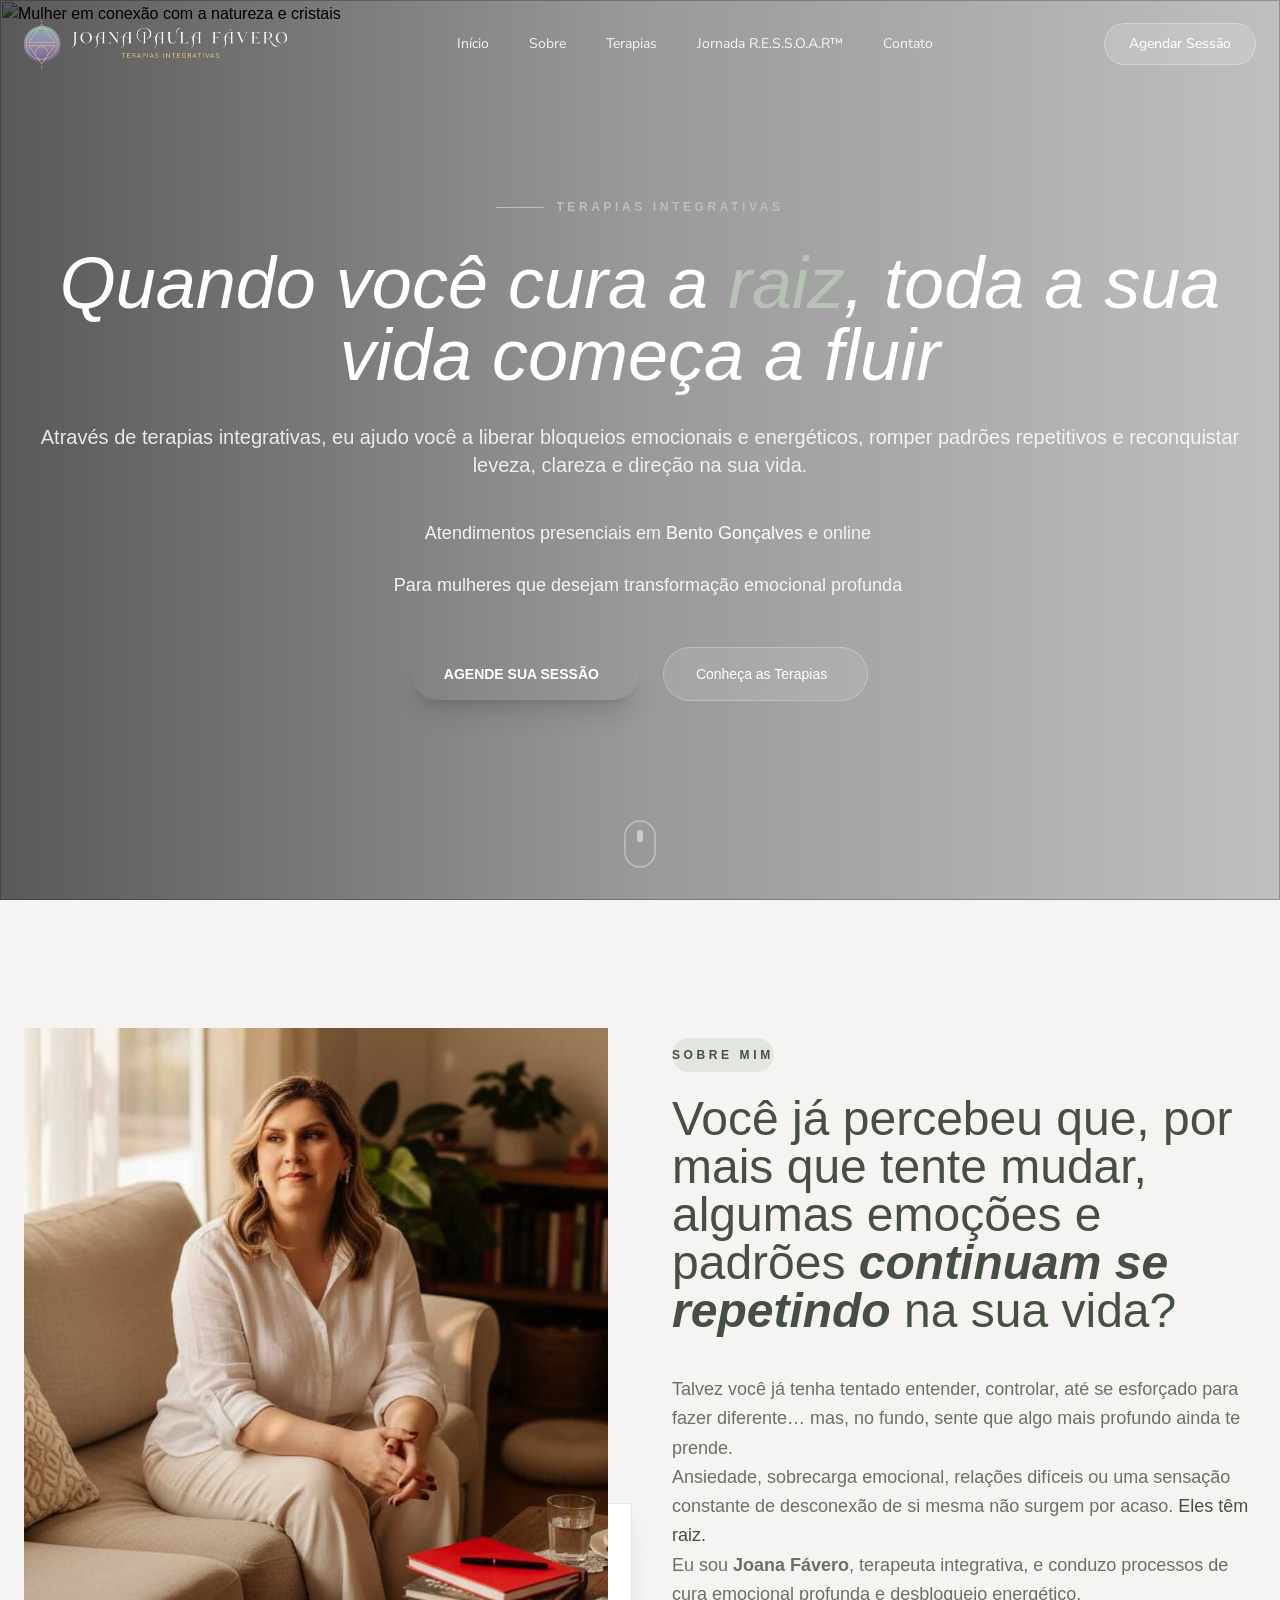
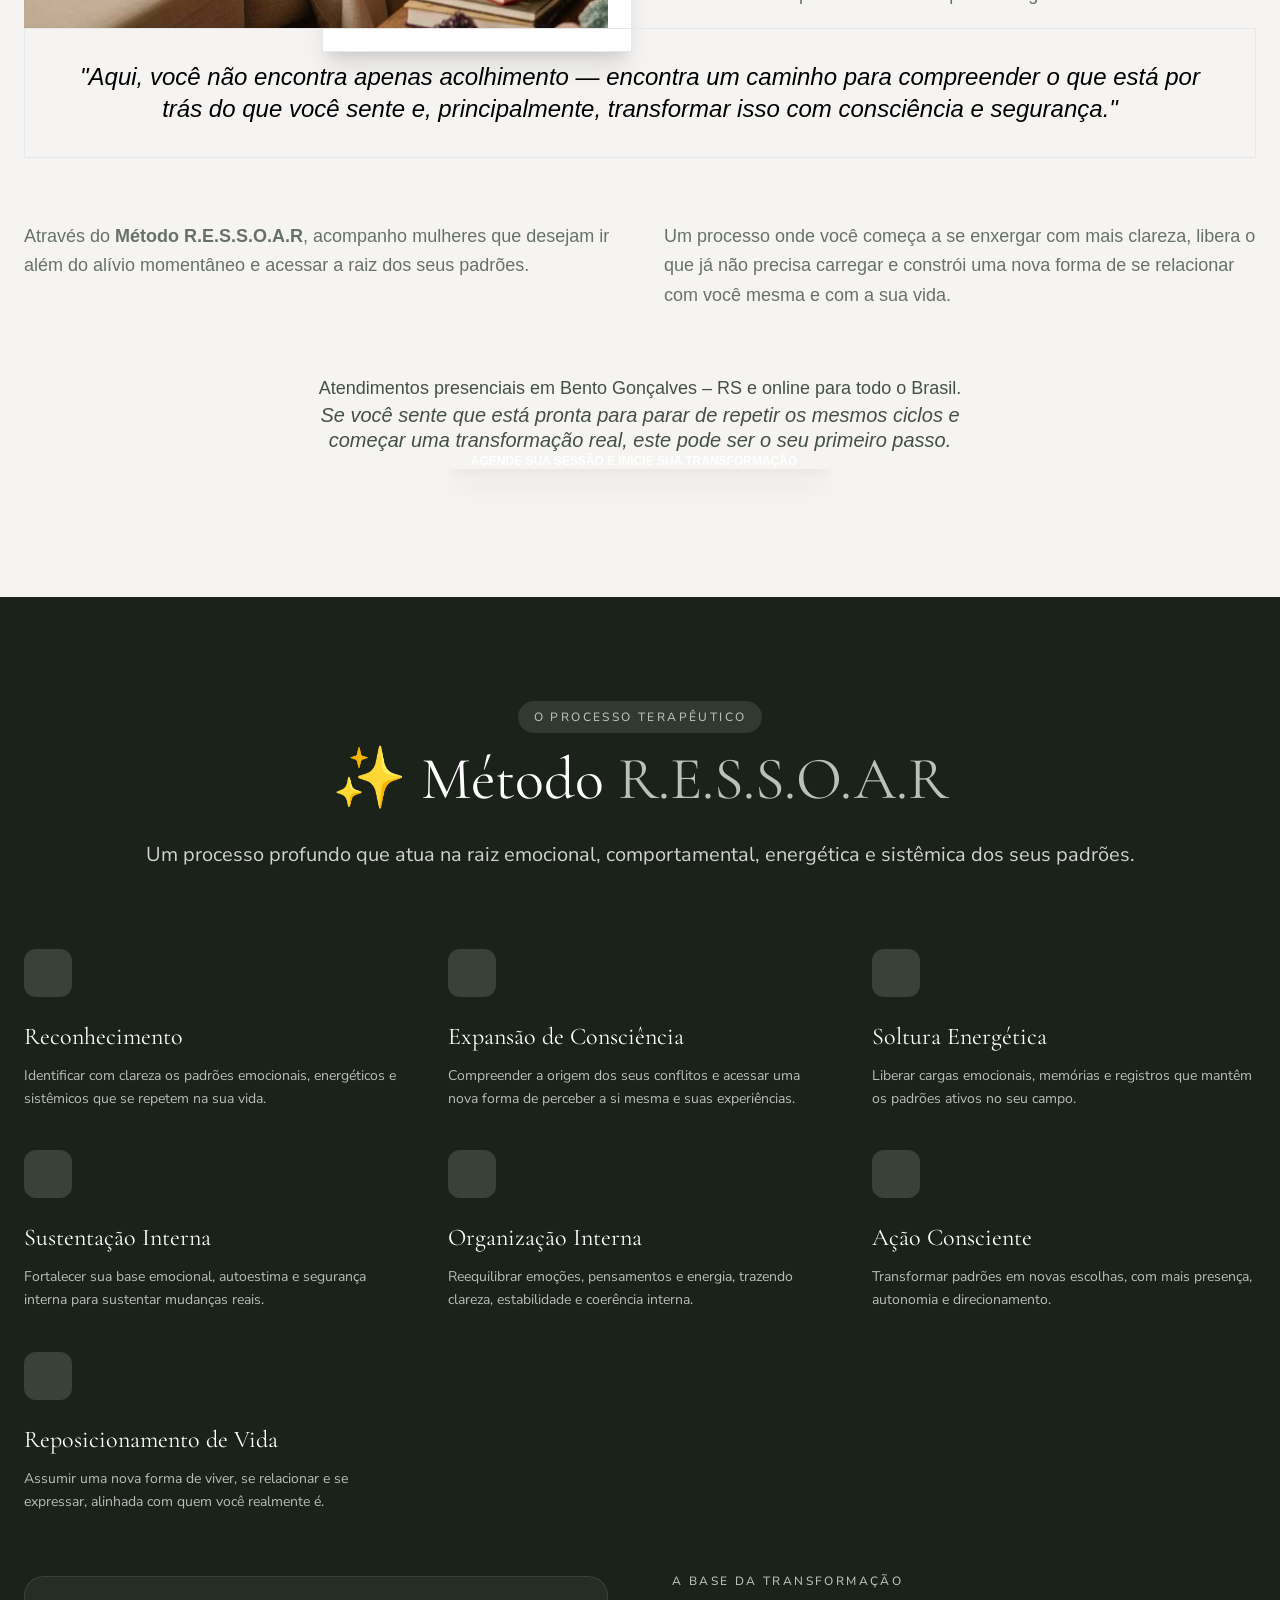
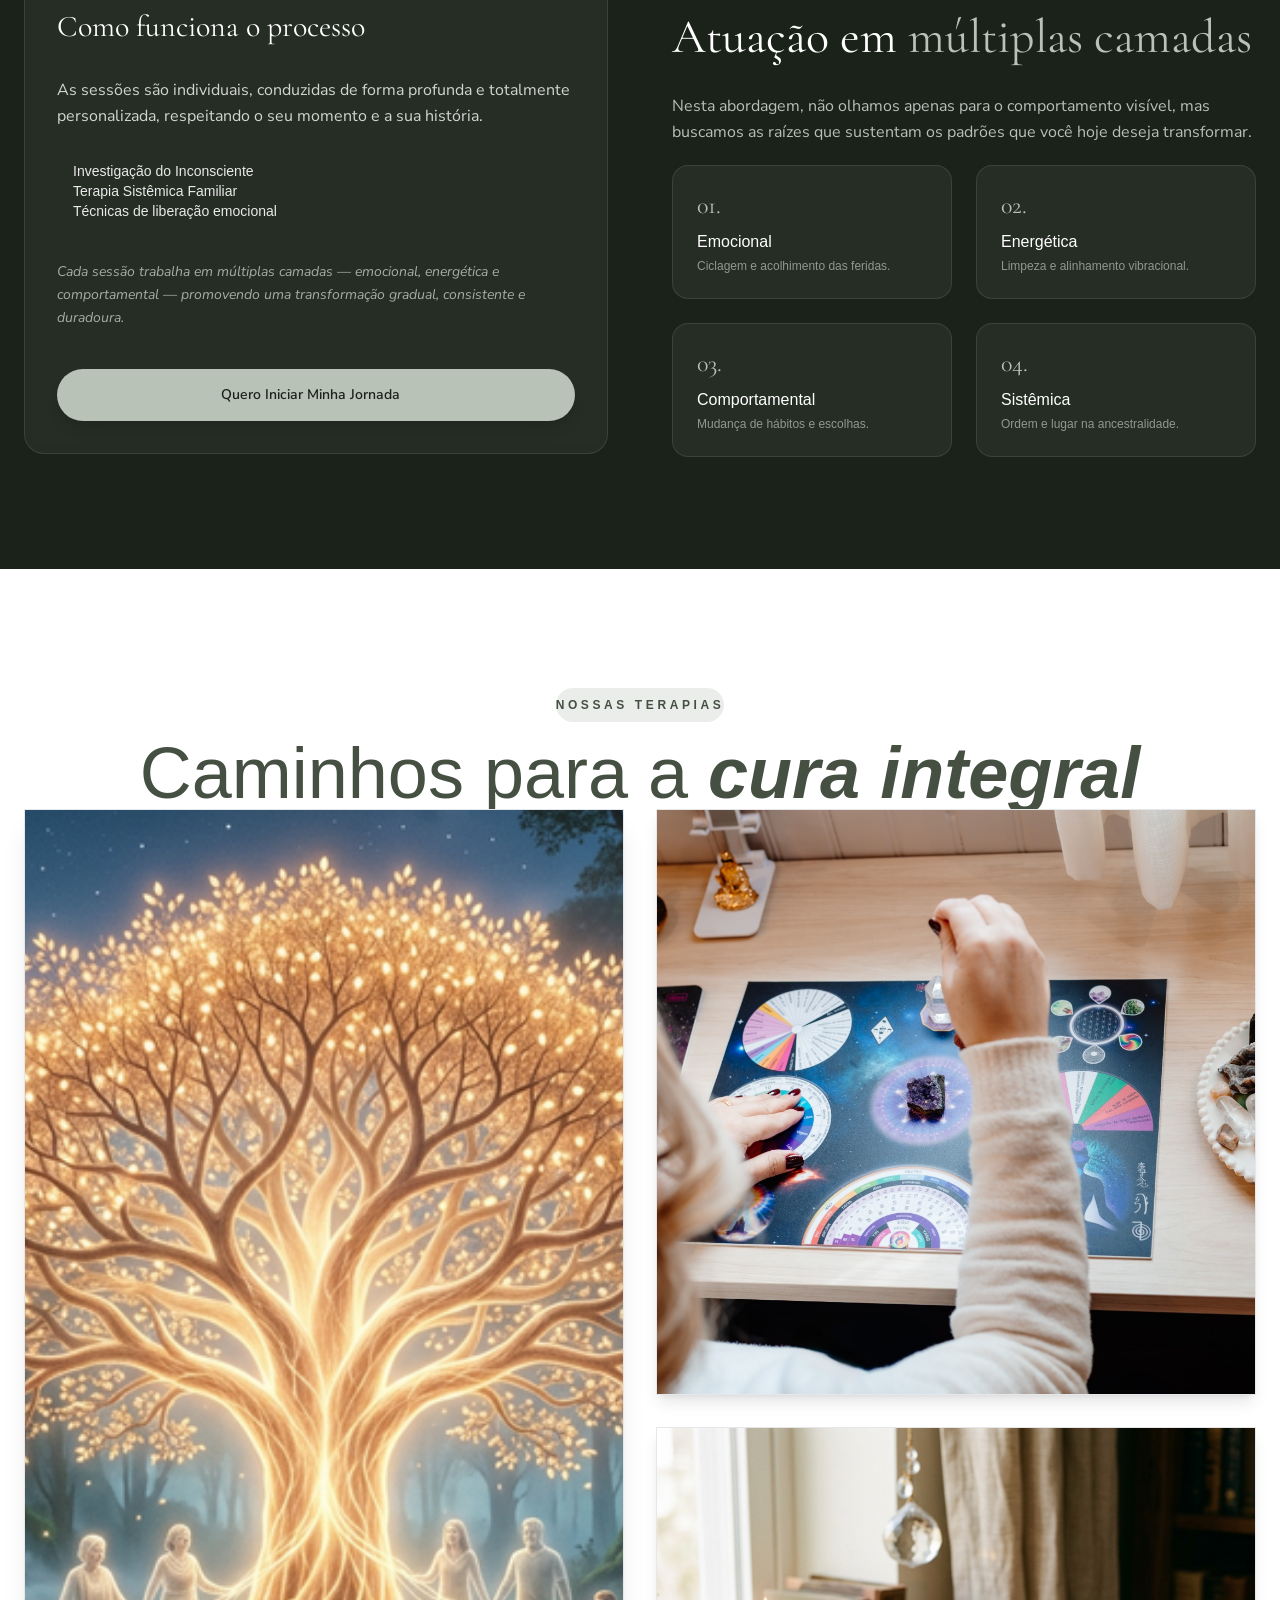
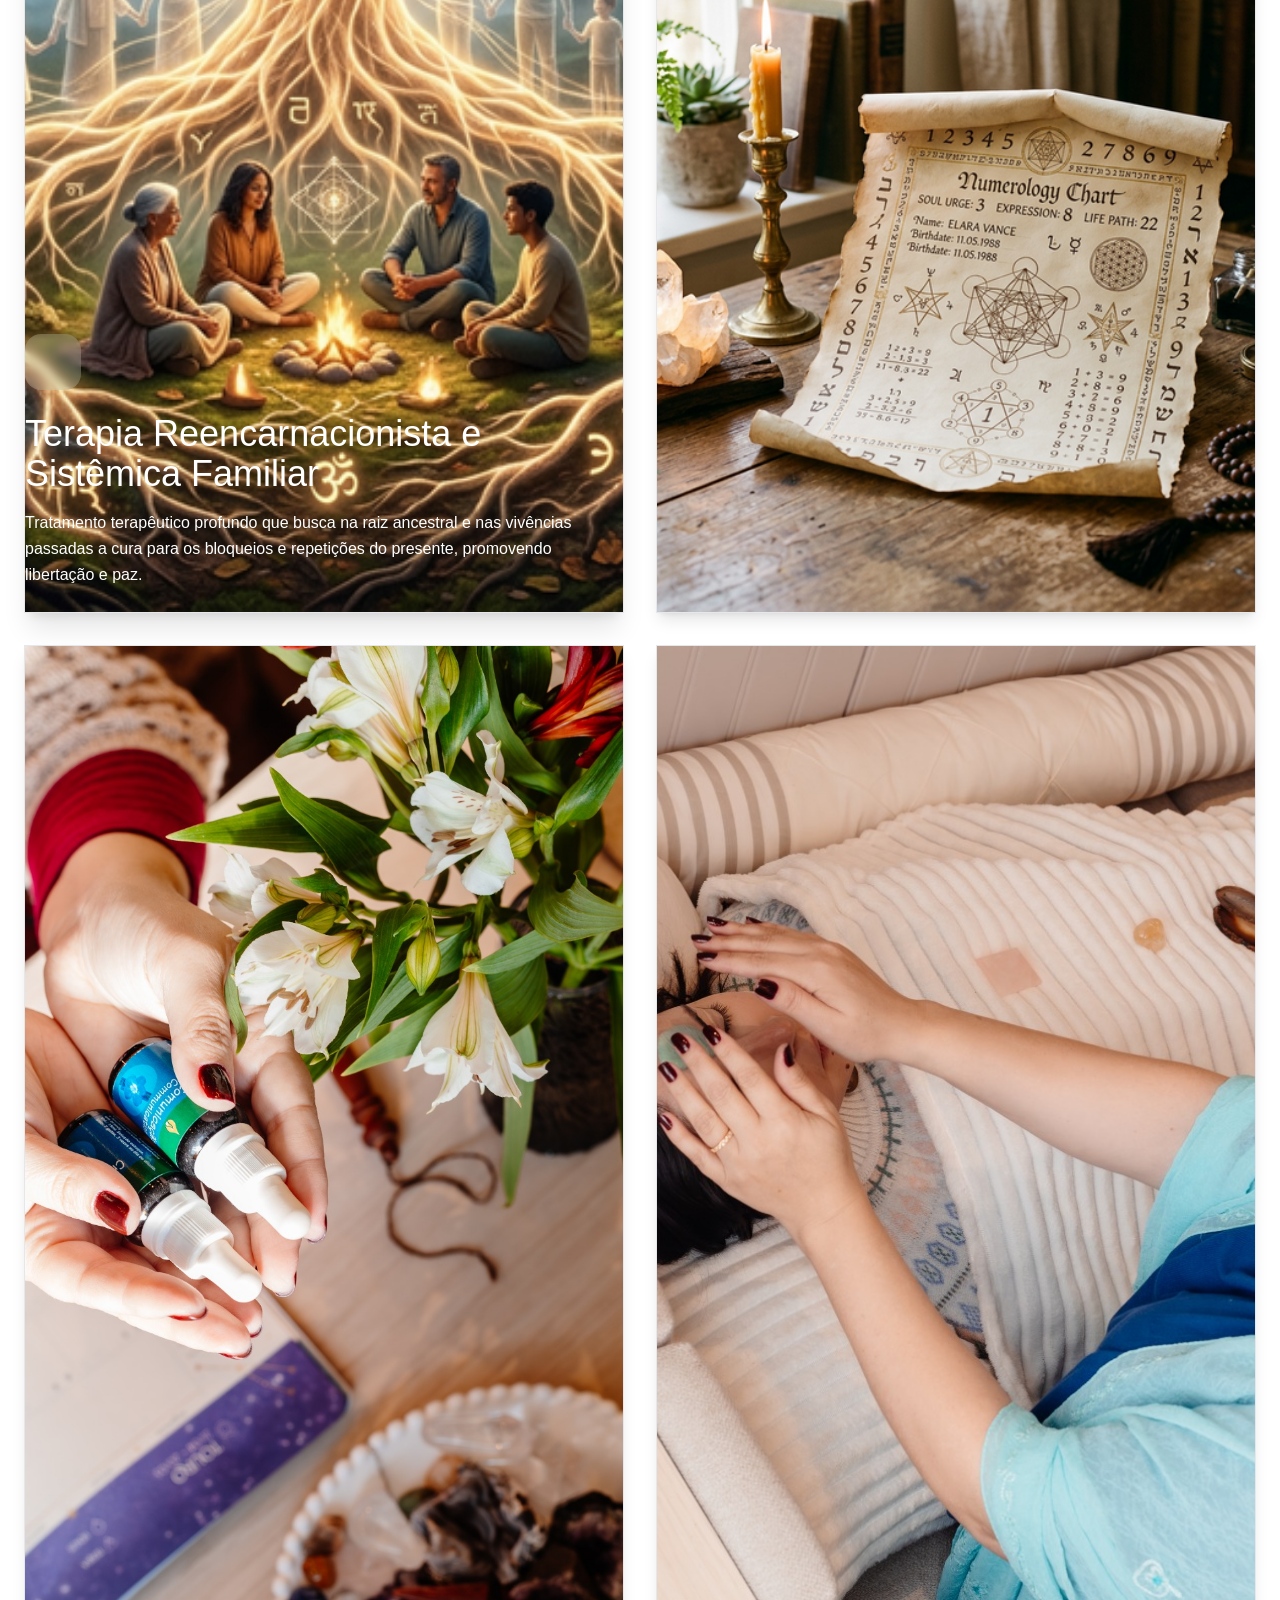
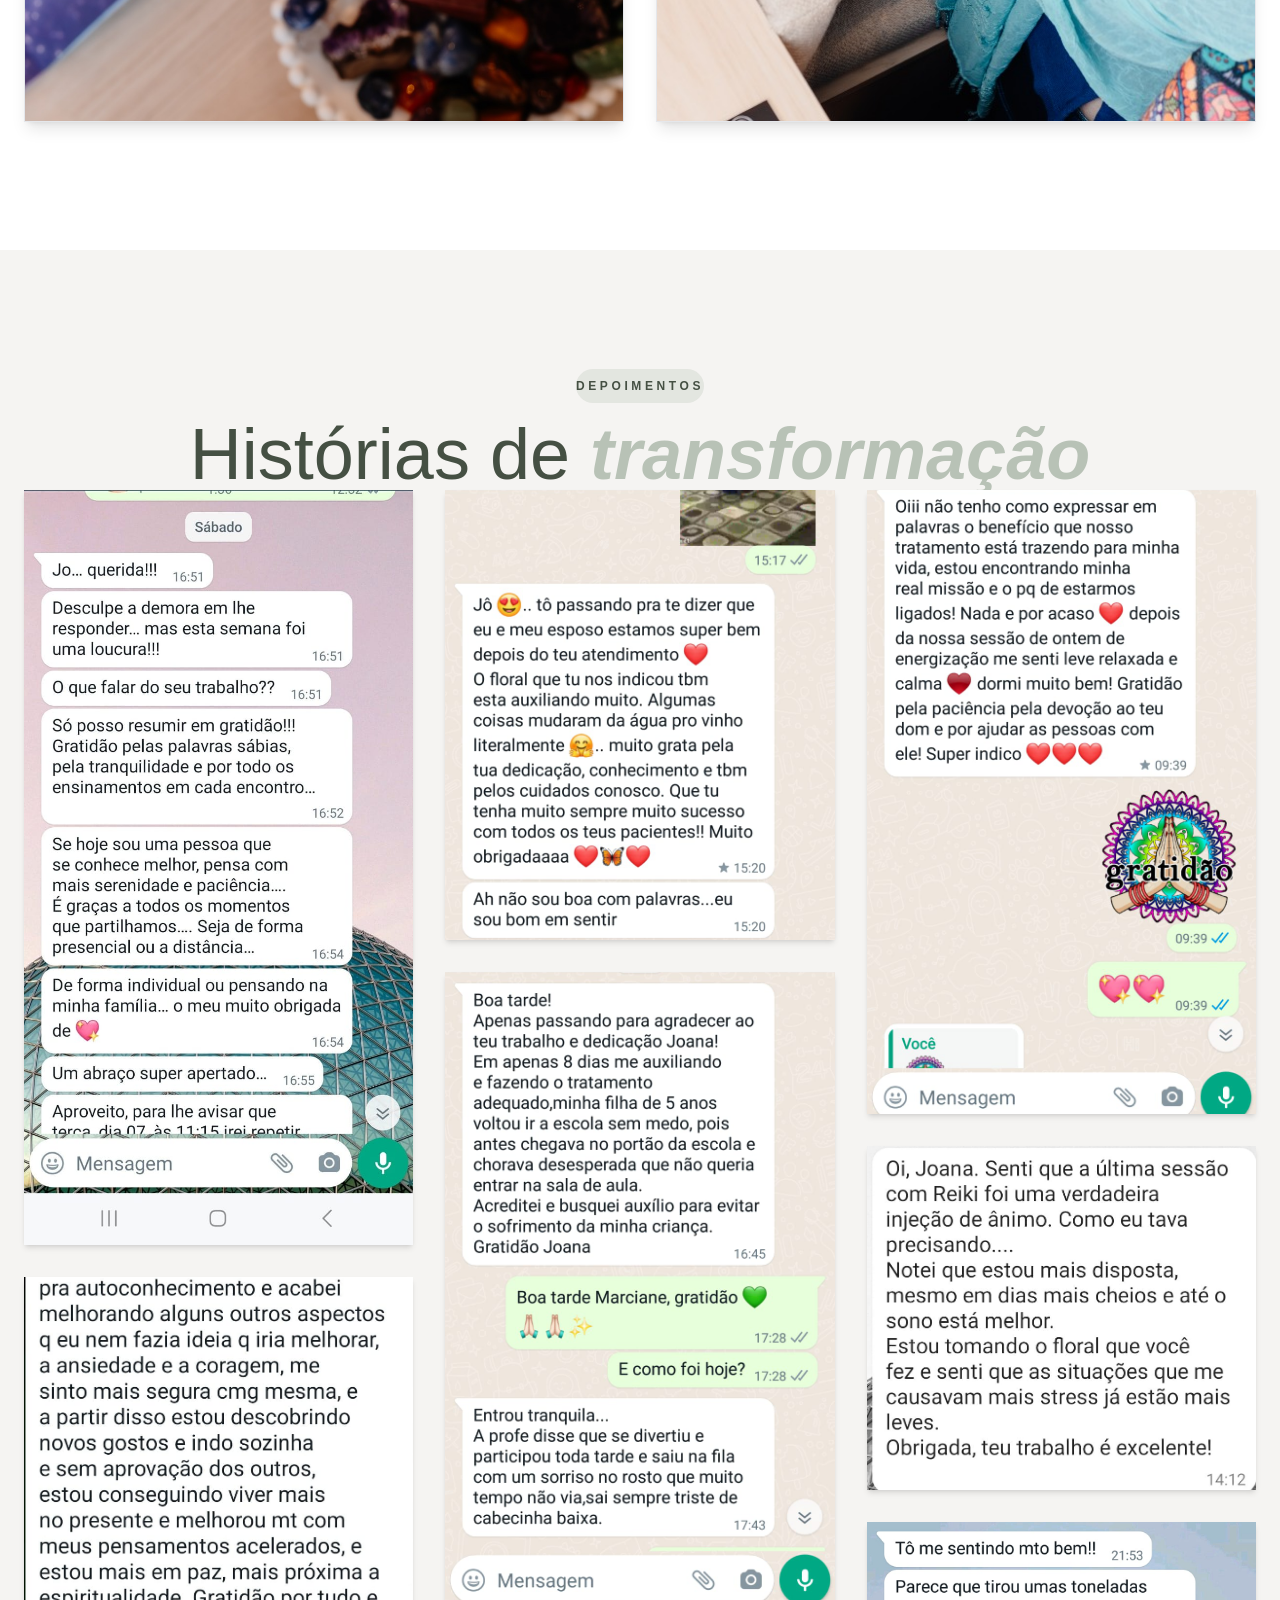
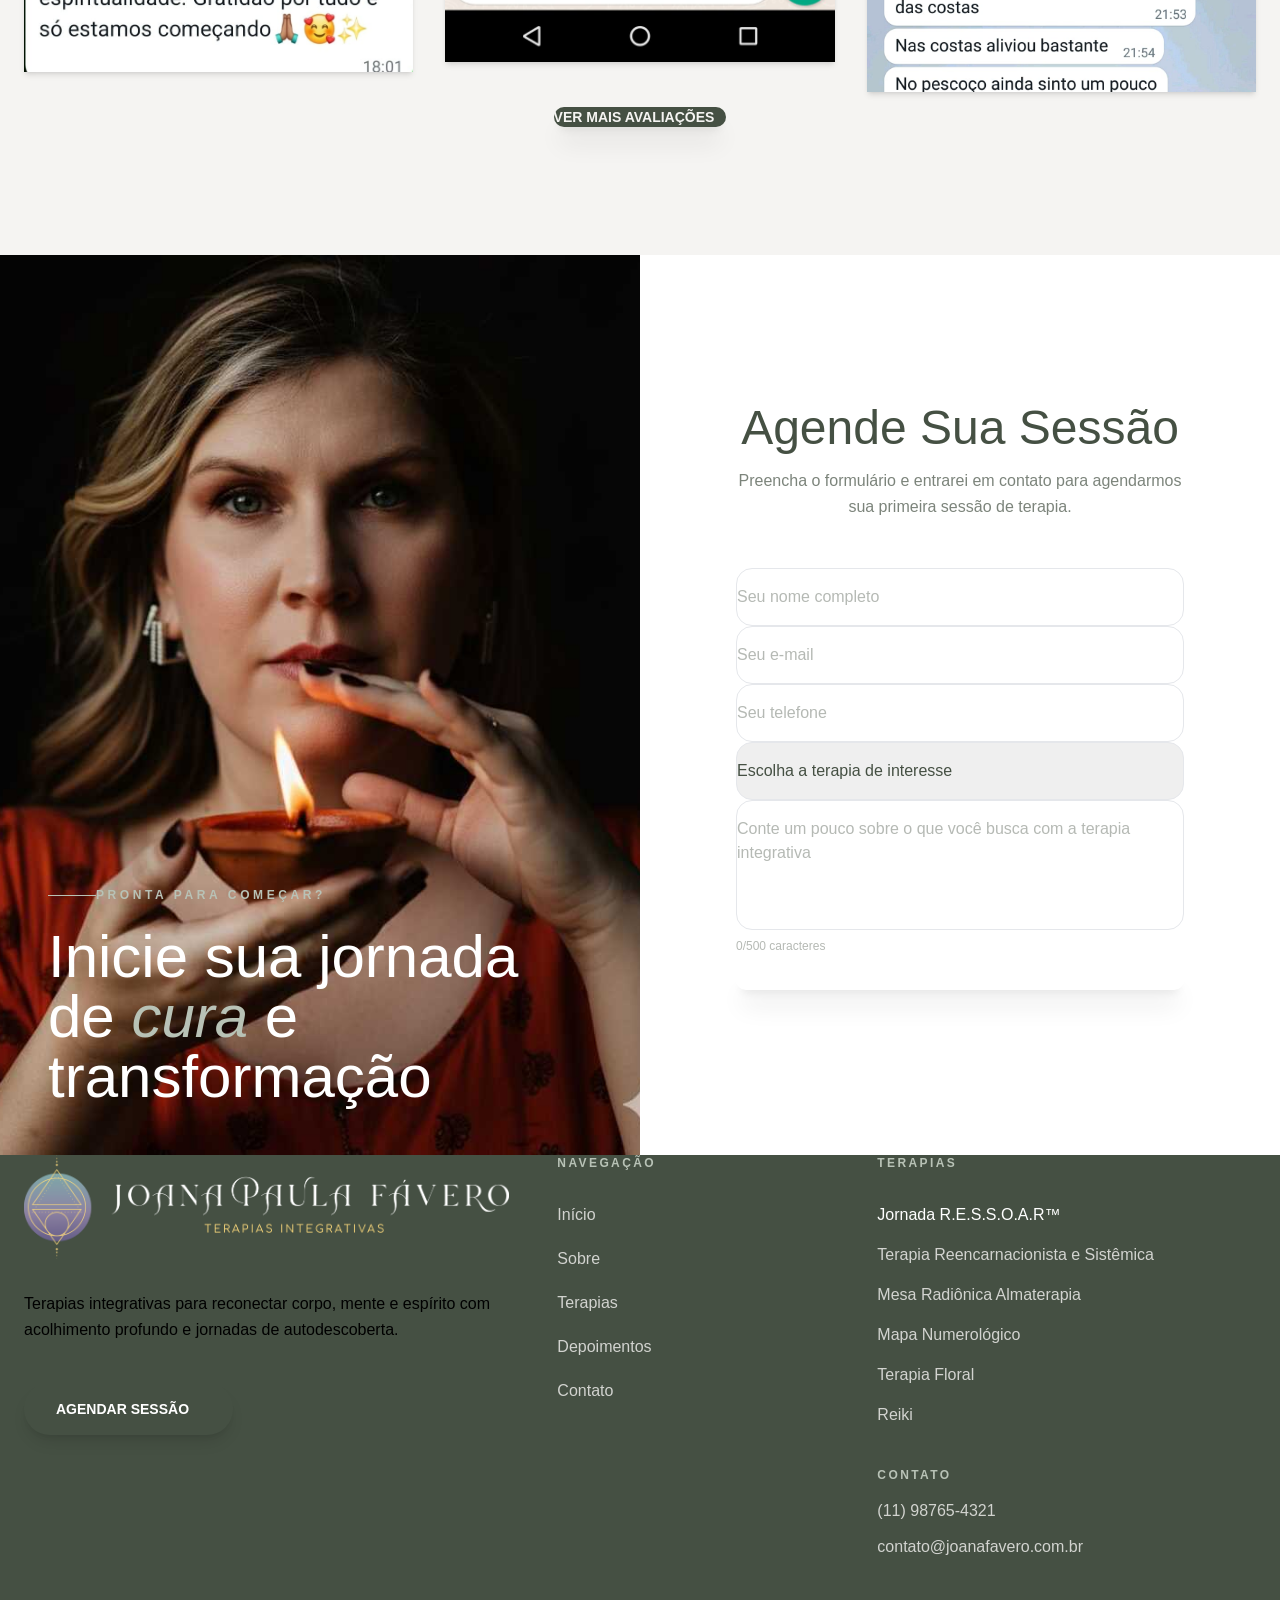
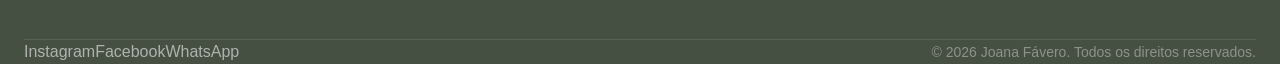
==== commit 3e199925: "Ajuste de responsividade na seção sobre" ====
--- a/index.html
+++ b/index.html
@@ -1515,10 +1515,10 @@
                     Sobre Mim
                   </span>
                 </div>
-                <h2 class="text-4xl md:text-5xl text-forest leading-tight mb-10 font-serif font-light">
+                <h2 class="text-4xl md:text-5xl text-forest leading-tight mb-10 font-serif font-light text-balance">
                   Você já percebeu que, por mais que tente mudar, algumas emoções e padrões <span class="font-semibold italic">continuam se repetindo</span> na sua vida?
                 </h2>
-                <div class="space-y-6 text-lg text-forest/80 leading-relaxed font-sans font-light">
+                <div class="space-y-6 text-lg text-forest/80 leading-relaxed font-sans font-light text-balance">
                   <p>
                     Talvez você já tenha tentado entender, controlar, até se esforçado para fazer diferente… mas, no fundo, sente que algo mais profundo ainda te prende.
                   </p>
@@ -1535,7 +1535,7 @@
             <!-- Bottom Section: Method and CTA -->
             <div class="reveal max-w-5xl mx-auto" style="transition-delay: 300ms;">
               <div class="p-8 md:p-12 bg-sage/10 rounded-[3rem] border border-sage/20 mb-16 shadow-sm">
-                <p class="text-xl md:text-2xl text-forest/90 italic font-serif leading-relaxed text-center">
+                <p class="text-xl md:text-2xl text-forest/90 italic font-serif leading-relaxed text-center text-balance">
                   "Aqui, você não encontra apenas acolhimento — encontra um caminho para compreender o que está por trás do que você sente e, principalmente, transformar isso com consciência e segurança."
                 </p>
               </div>
@@ -1561,10 +1561,10 @@
                 <div class="w-24 h-[1px] bg-sage/30"></div>
 
                 <div class="space-y-8">
-                  <p class="text-forest text-2xl md:text-3xl font-light leading-tight font-serif italic max-w-2xl mx-auto">
+                  <p class="text-forest text-xl md:text-3xl font-light leading-tight font-serif italic max-w-2xl mx-auto px-4 text-balance">
                     Se você sente que está pronta para parar de repetir os mesmos ciclos e começar uma transformação real, este pode ser o seu primeiro passo.
                   </p>
-                  <a href="https://wa.me/5511987654321" target="_blank" class="group px-12 py-6 bg-[#485346] text-white rounded-full text-sm font-bold tracking-widest uppercase hover:bg-[#5d6b5b] transition-all inline-flex items-center justify-center space-x-3 whitespace-nowrap cursor-pointer shadow-xl">
+                  <a href="https://wa.me/5511987654321" target="_blank" class="group px-6 md:px-12 py-5 md:py-6 bg-[#485346] text-white rounded-full text-xs md:text-sm font-bold tracking-widest uppercase hover:bg-[#5d6b5b] transition-all inline-flex items-center justify-center space-x-3 cursor-pointer shadow-xl text-center">
                     <span>Agende sua sessão e inicie sua transformação</span>
                     <i class="ri-arrow-right-line text-xl group-hover:translate-x-2 transition-transform"></i>
                   </a>
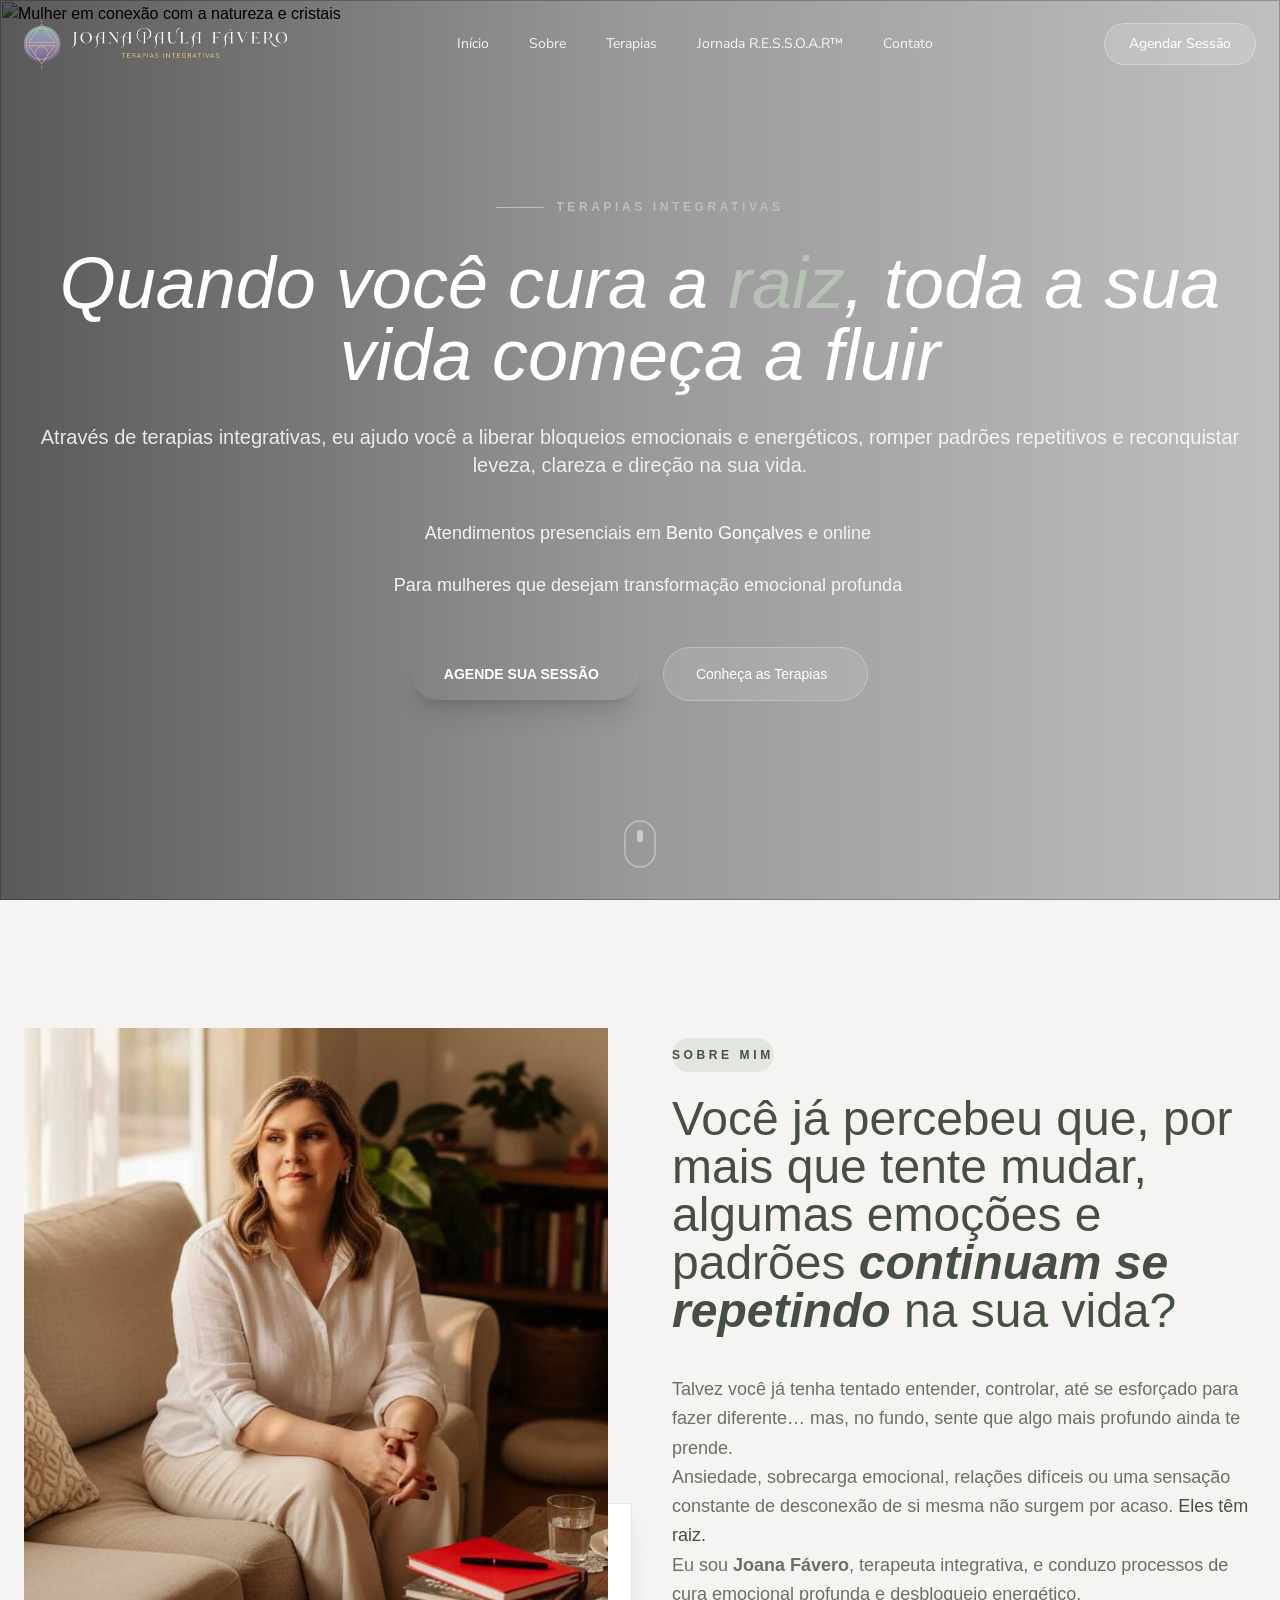
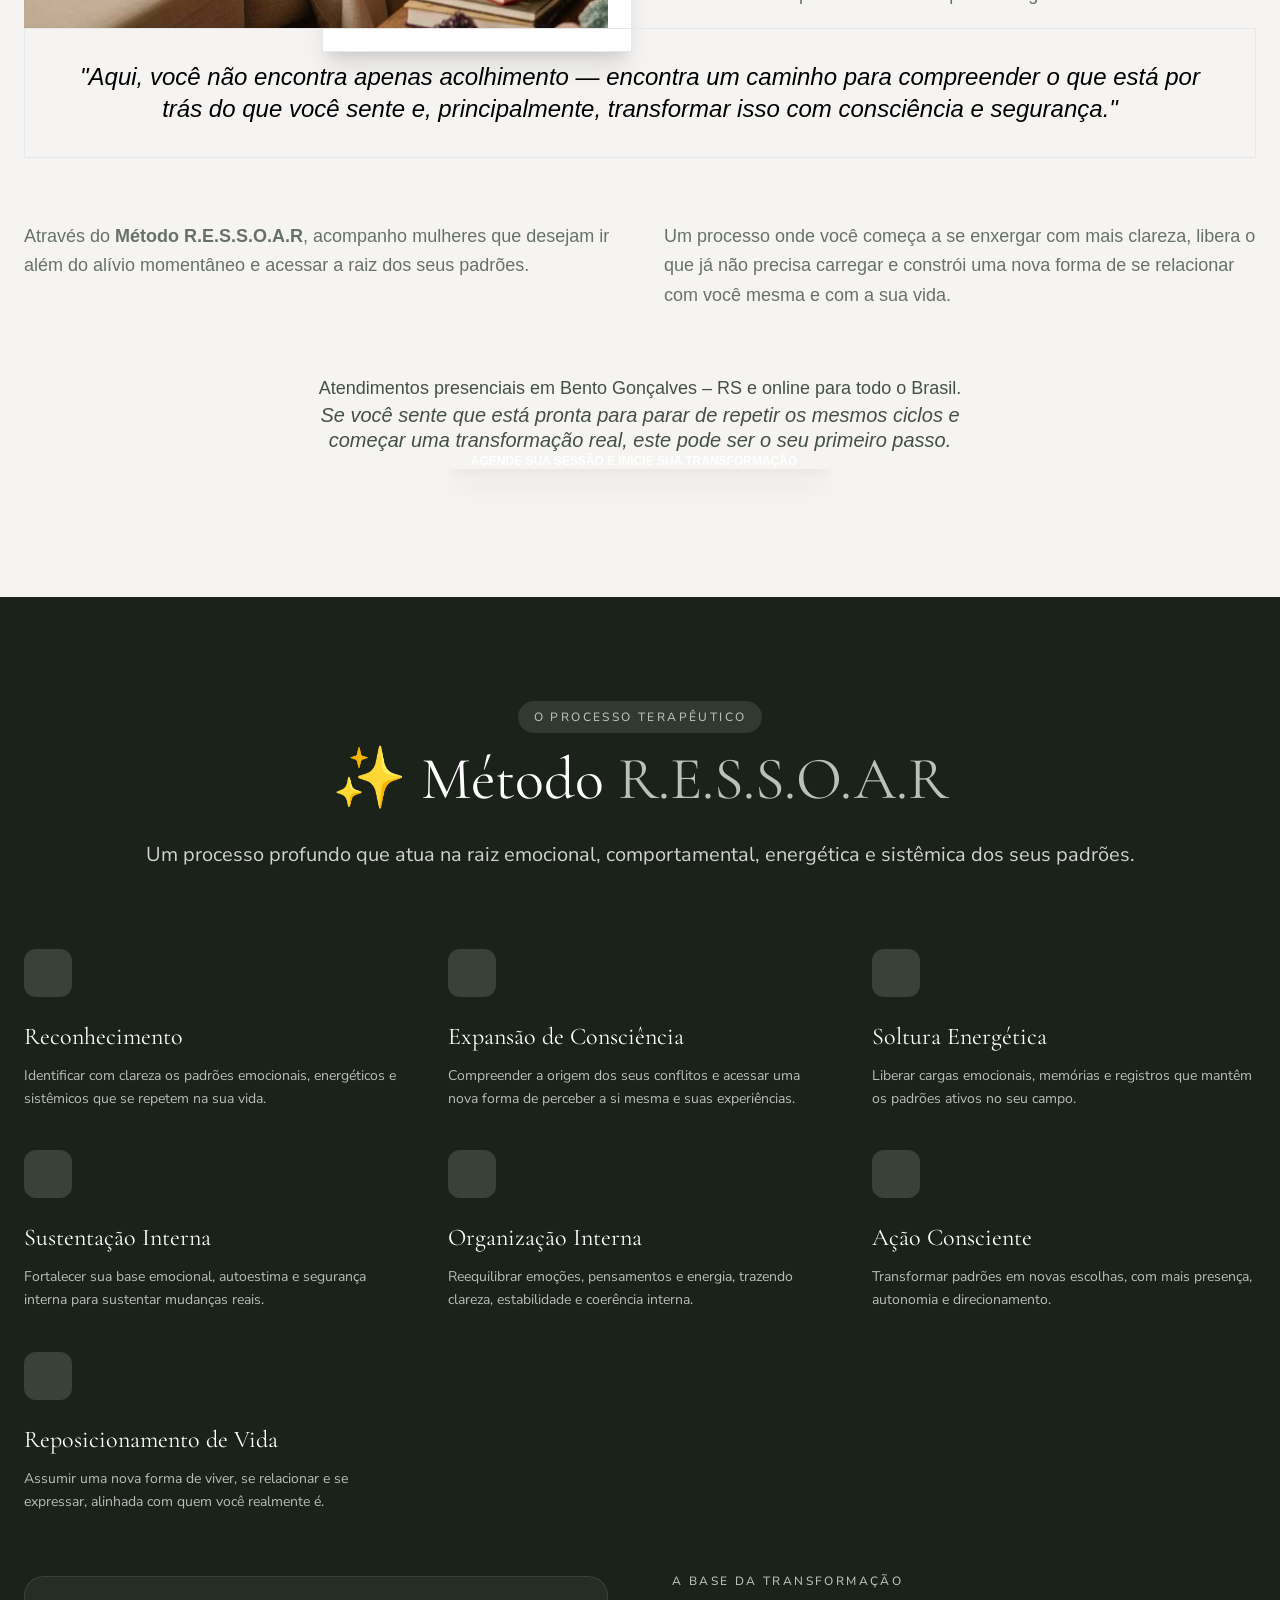
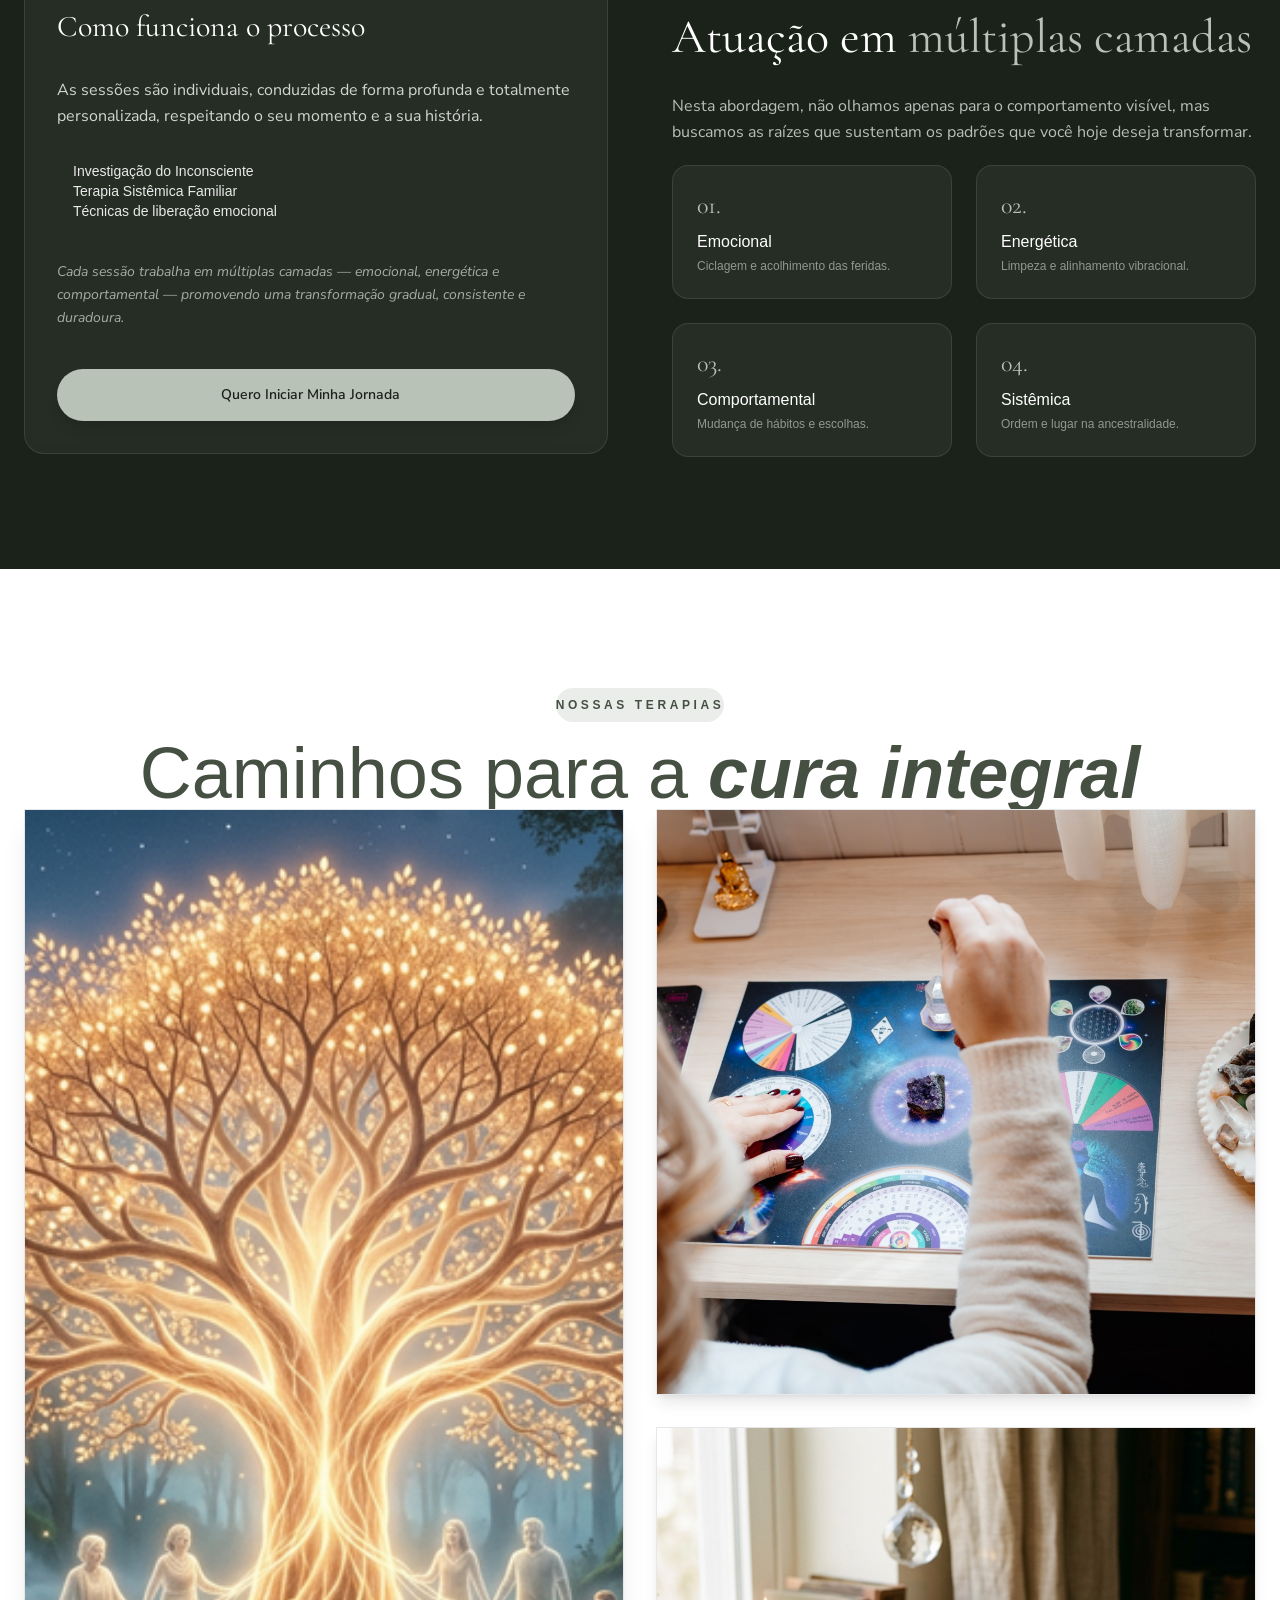
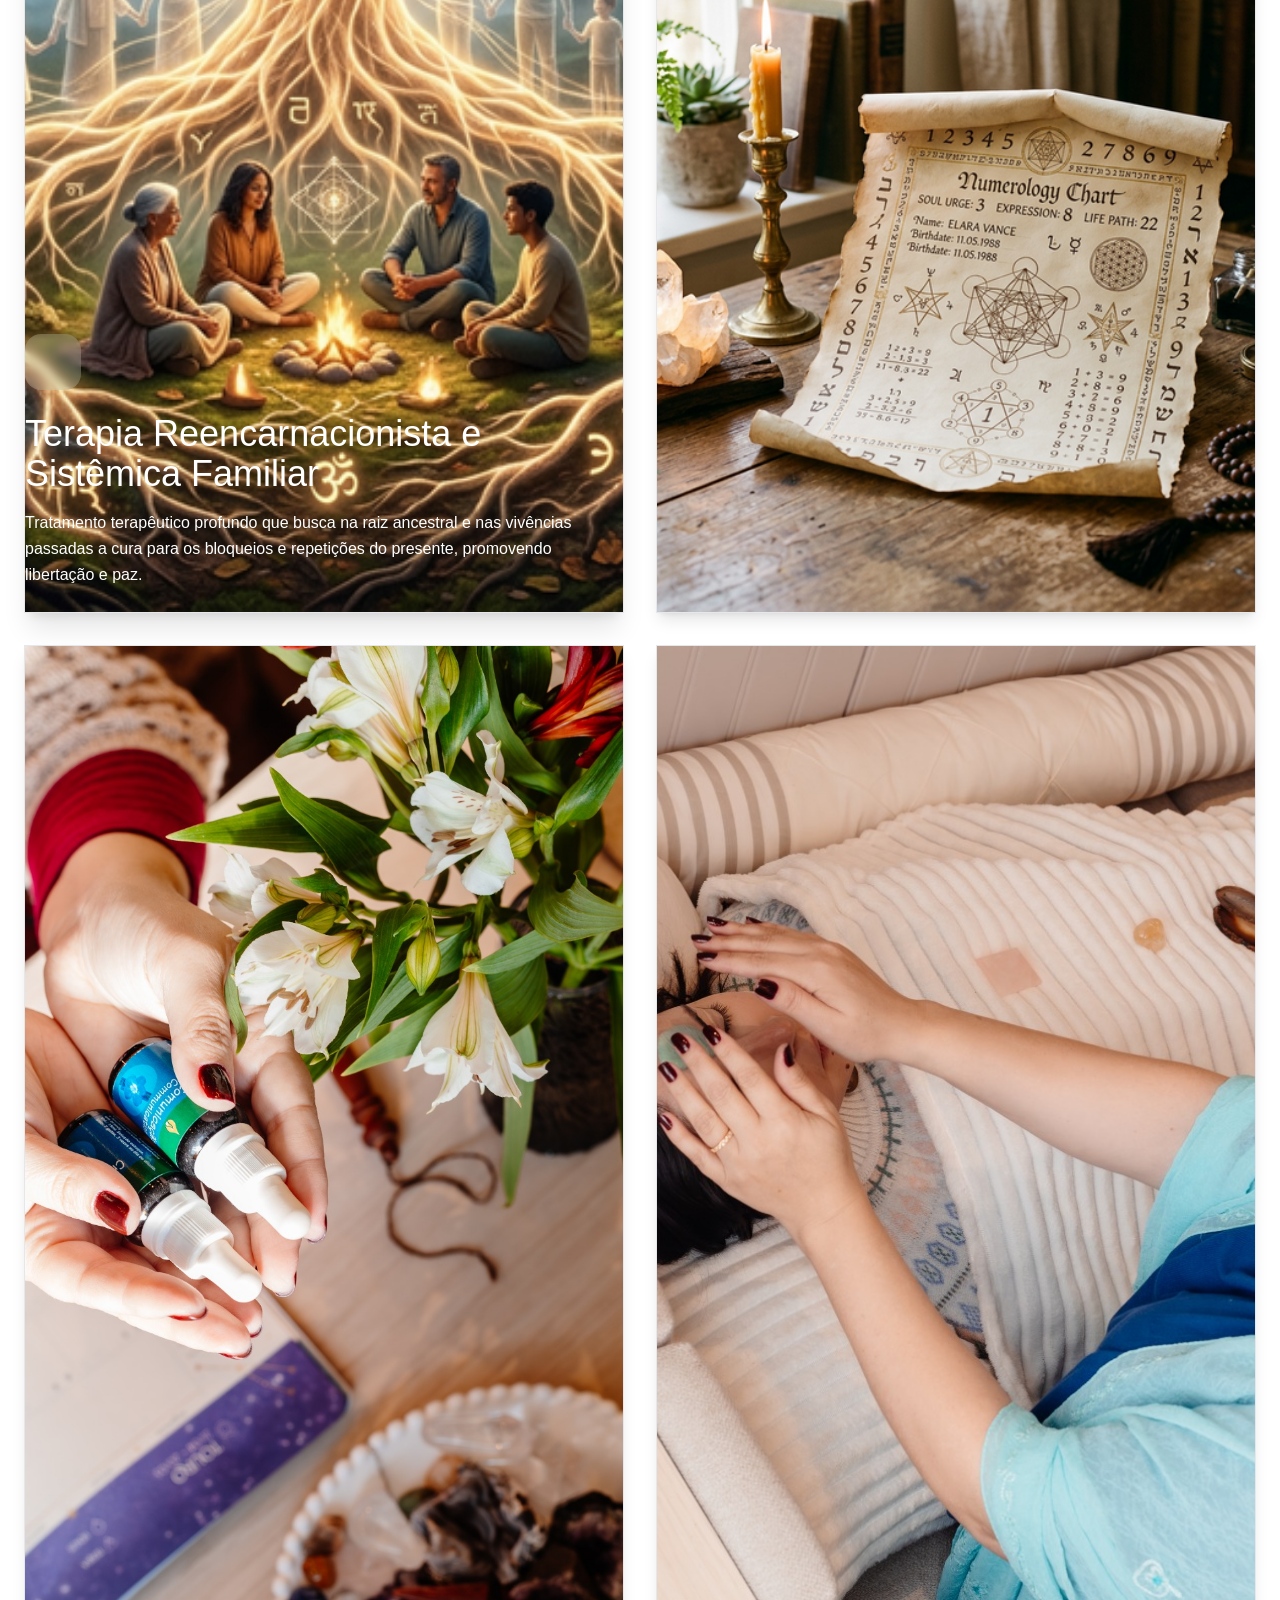
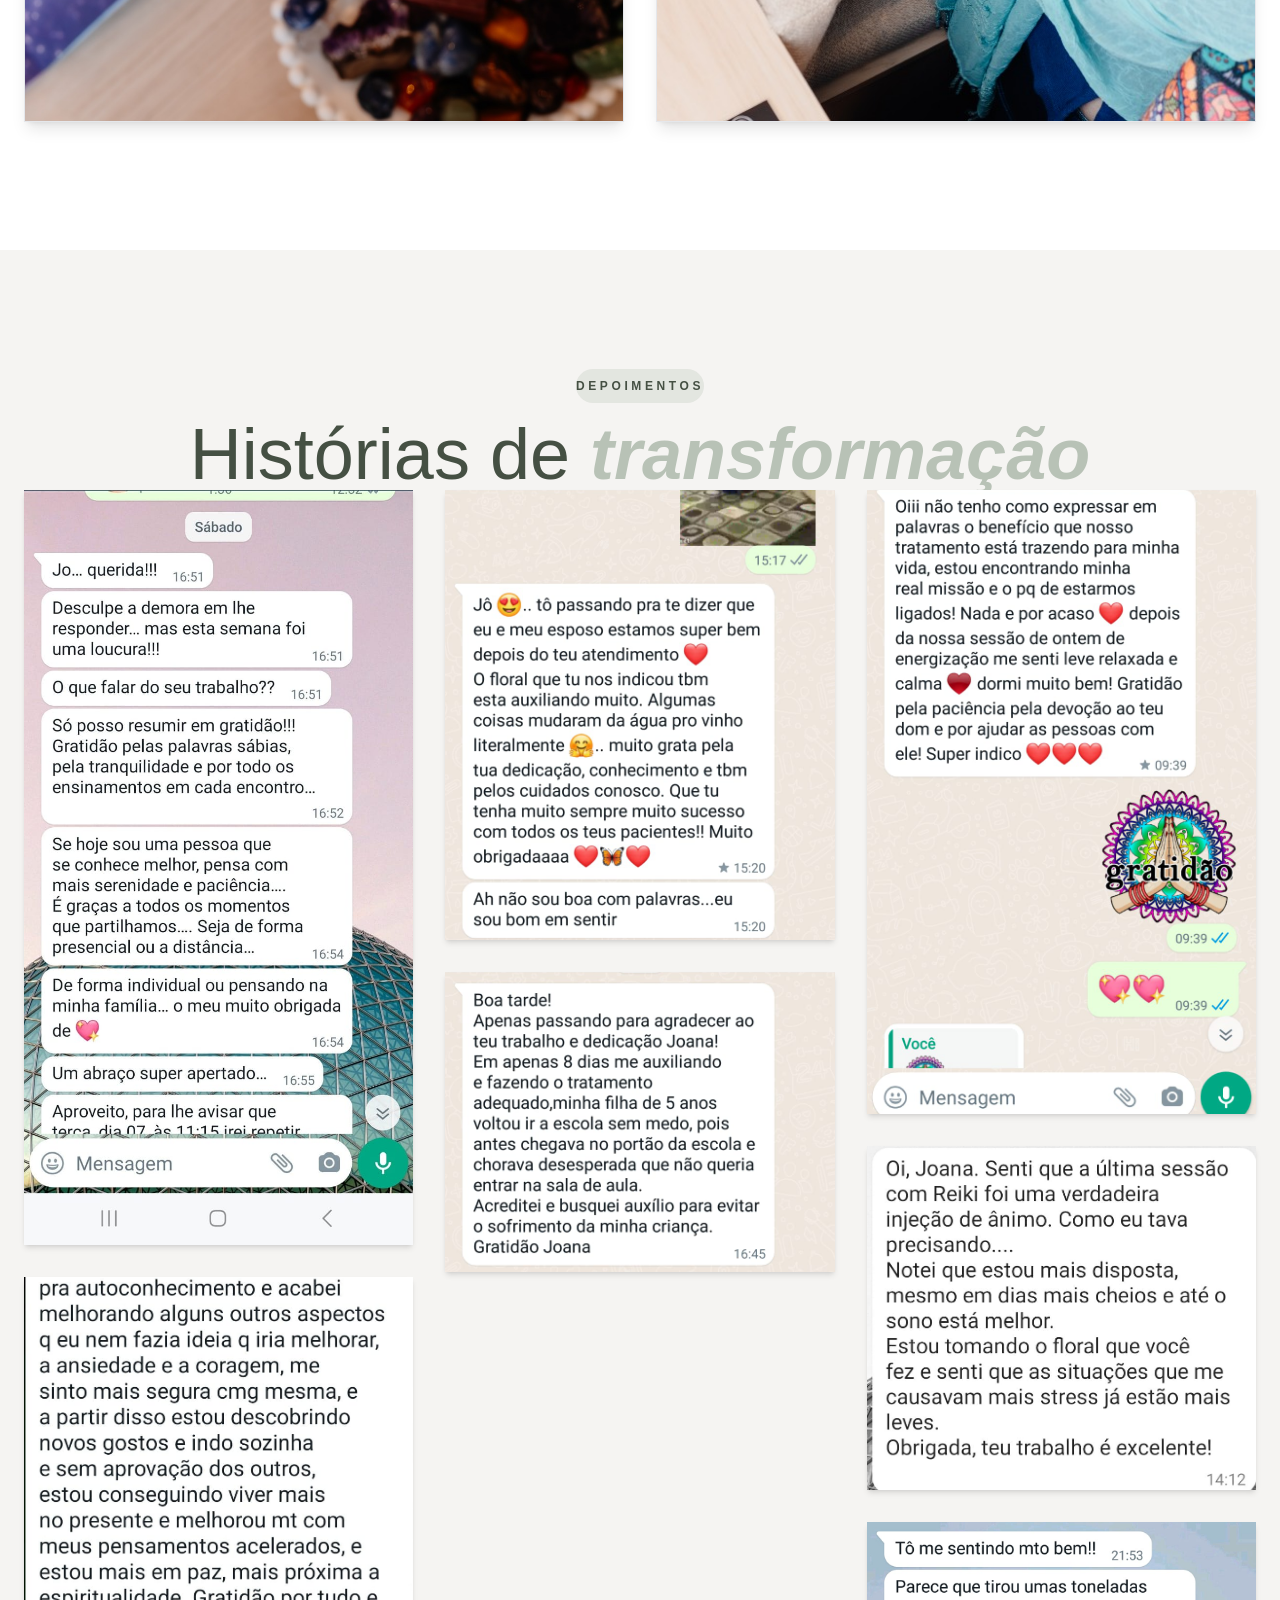
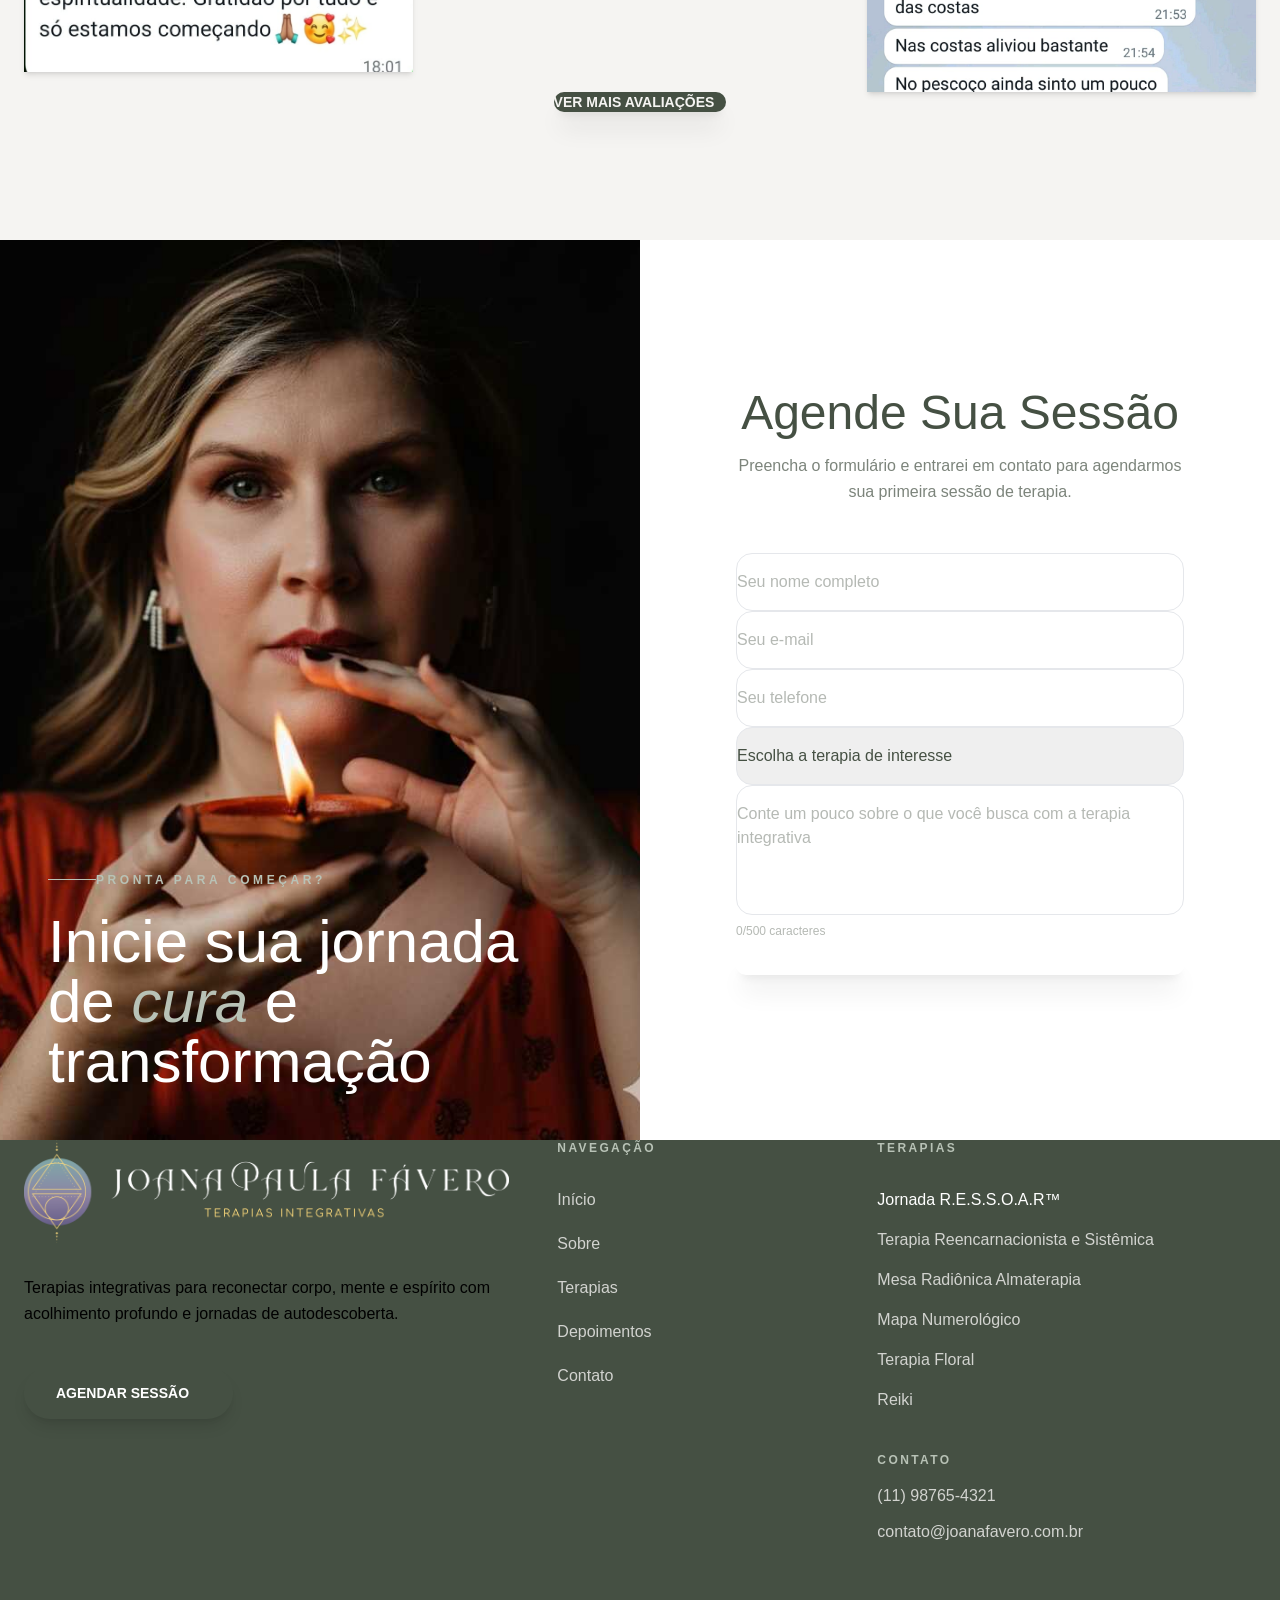
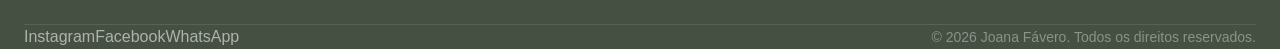
==== commit 9d32ef5e: "Responsividade e atualização de conteúdo" ====
--- a/index.html
+++ b/index.html
@@ -1386,12 +1386,13 @@
                 </a>
               </div>
               <div class="flex items-center space-x-4">
-                <button
+                <a
+                  href="https://wa.me/5511987654321" target="_blank"
                   class="hidden md:block px-6 py-2.5 rounded-full text-sm font-medium transition-all whitespace-nowrap cursor-pointer bg-white/15 text-white border border-white/30 hover:bg-white/25 backdrop-blur-sm"
                   style="font-family: &quot;Nunito Sans&quot;, sans-serif"
                 >
                   Agendar Sessão
-                </button>
+                </a>
                 <button
                   class="md:hidden w-10 h-10 flex items-center justify-center cursor-pointer text-white z-50"
                   aria-label="Menu"
@@ -1711,10 +1712,10 @@
                       Cada sessão trabalha em múltiplas camadas — emocional, energética e comportamental — promovendo uma transformação gradual, consistente e duradoura.
                     </p>
 
-                    <button class="group w-full px-8 py-4 rounded-full text-sm font-semibold hover:bg-white transition-all inline-flex items-center justify-center space-x-3 shadow-lg" style="font-family: 'Nunito Sans', sans-serif; background-color: #b8c2b6 !important; color: #1a2219 !important;">
+                    <a href="https://wa.me/5511987654321" target="_blank" class="group w-full px-8 py-4 rounded-full text-sm font-semibold hover:bg-white transition-all inline-flex items-center justify-center space-x-3 shadow-lg" style="font-family: 'Nunito Sans', sans-serif; background-color: #b8c2b6 !important; color: #1a2219 !important;">
                       <span>Quero Iniciar Minha Jornada</span>
                       <i class="ri-arrow-right-line text-lg group-hover:translate-x-1 transition-transform"></i>
-                    </button>
+                    </a>
                   </div>
                 </div>
 
@@ -1924,7 +1925,7 @@
                     src="assets/img/avaliacoes/WhatsApp Image 2026-03-16 at 18.02.26.jpeg"
                     alt="Depoimento 4"
                     class="w-full"
-                    style="margin-top: -89px;"
+                    style="margin-top: -89px; margin-bottom: -390px;"
                     loading="lazy"
                   />
                 </div>
@@ -2177,10 +2178,10 @@
             
             <div class="border-t border-cream/10 pt-10 flex flex-col md:flex-row justify-between items-center space-y-6 md:space-y-0">
               <div class="flex space-x-8">
-                <a href="https://instagram.com" target="_blank" rel="noopener noreferrer nofollow" class="text-base text-cream/60 hover:text-white transition-colors cursor-pointer font-sans font-light flex items-center gap-2 group">
+                <a href="https://www.instagram.com/curaemocional.feminina/" target="_blank" rel="noopener noreferrer nofollow" class="text-base text-cream/60 hover:text-white transition-colors cursor-pointer font-sans font-light flex items-center gap-2 group">
                   <i class="ri-instagram-line text-xl group-hover:-translate-y-1 transition-transform"></i> Instagram
                 </a>
-                <a href="https://facebook.com" target="_blank" rel="noopener noreferrer nofollow" class="text-base text-cream/60 hover:text-white transition-colors cursor-pointer font-sans font-light flex items-center gap-2 group">
+                <a href="https://pt-br.facebook.com/joanapfaveroterapeutaintegrativa" target="_blank" rel="noopener noreferrer nofollow" class="text-base text-cream/60 hover:text-white transition-colors cursor-pointer font-sans font-light flex items-center gap-2 group">
                   <i class="ri-facebook-circle-line text-xl group-hover:-translate-y-1 transition-transform"></i> Facebook
                 </a>
                 <a href="https://wa.me/5511987654321" target="_blank" rel="noopener noreferrer nofollow" class="text-base text-cream/60 hover:text-white transition-colors cursor-pointer font-sans font-light flex items-center gap-2 group">
